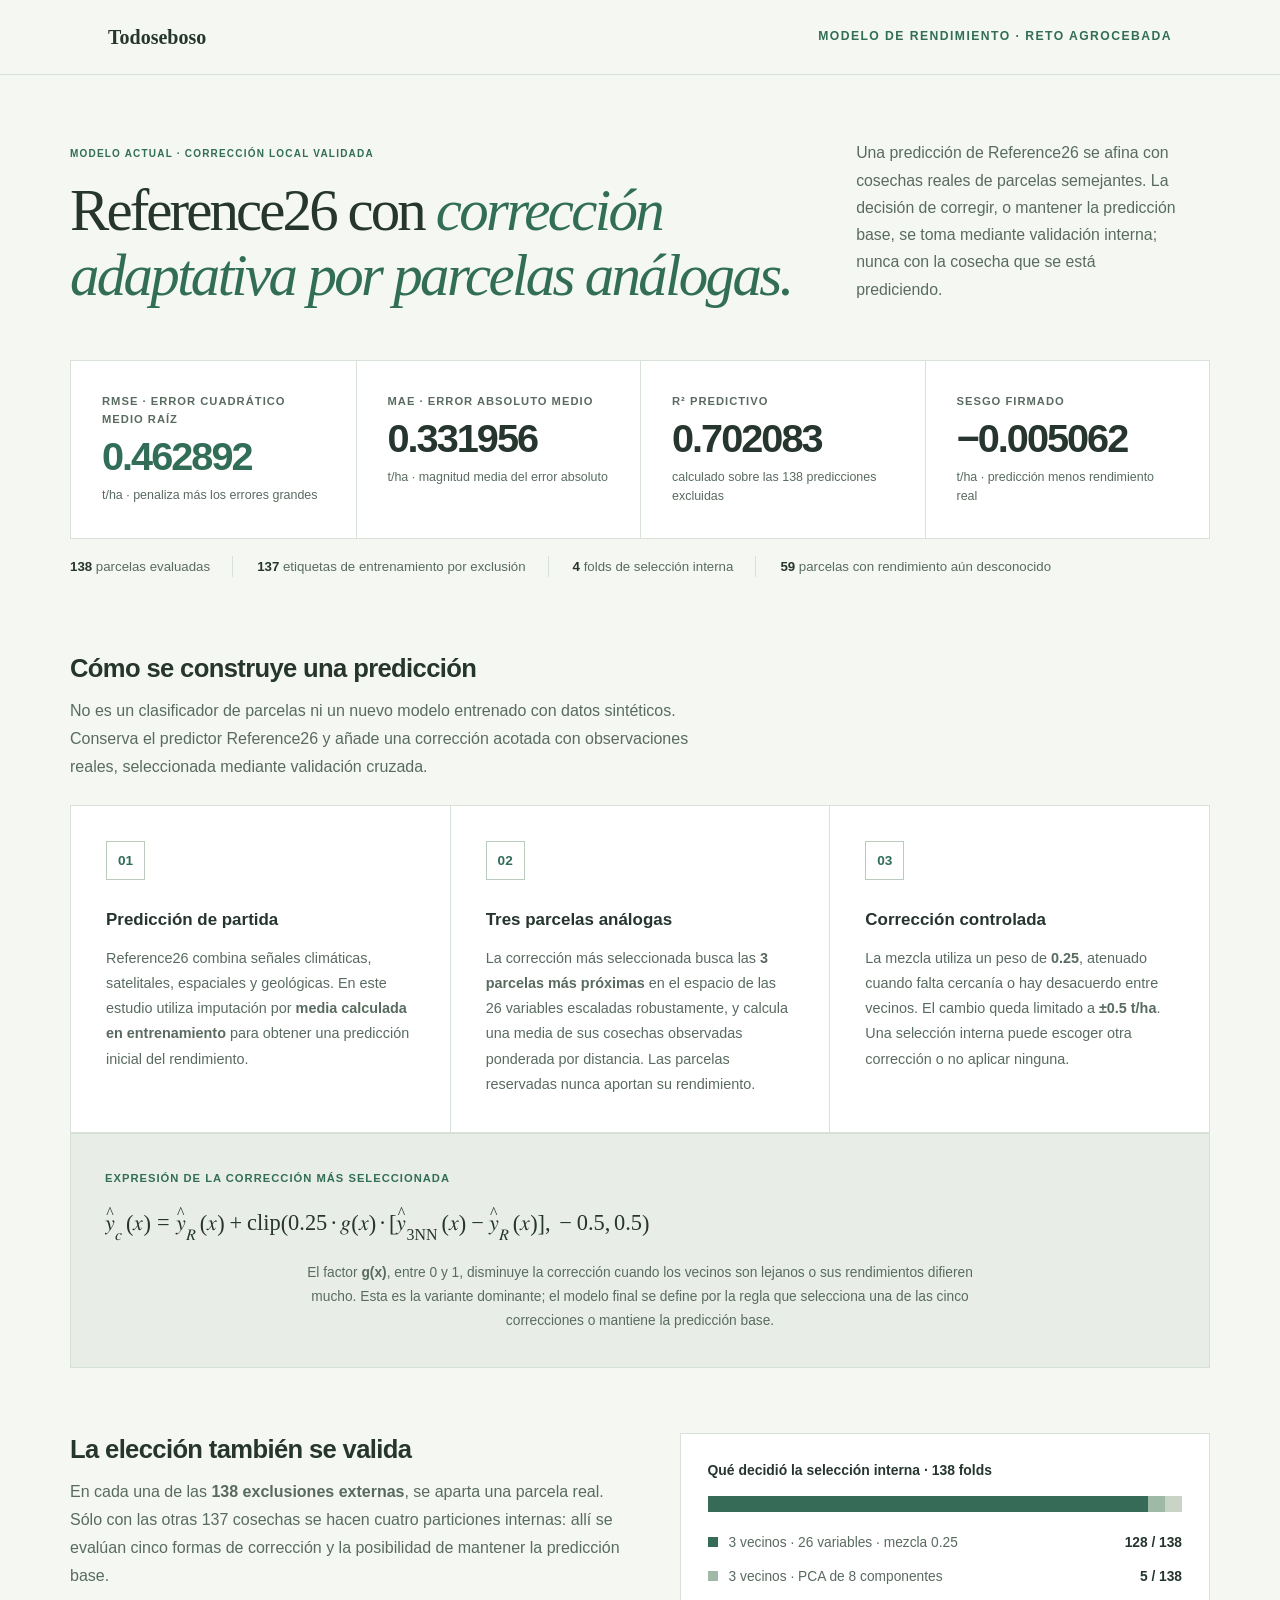
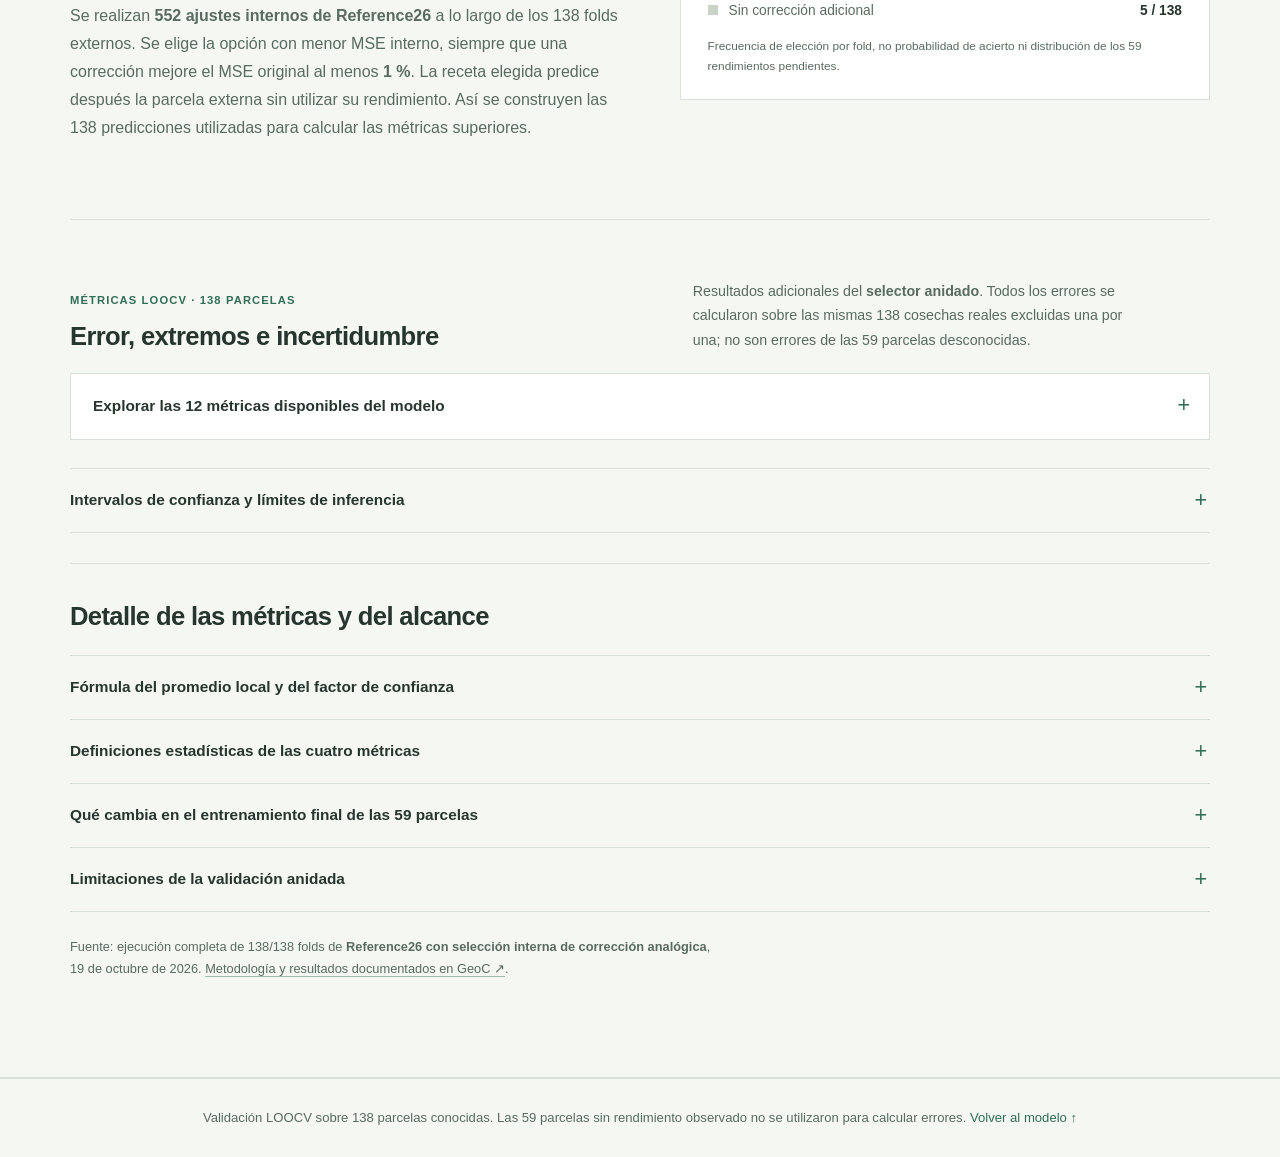
==== site/modelo-corregido.html @ 787dd88d "Create dedicated visible single-model page containing only the corrected analog predictor, its LOOCV" ====
<!doctype html>
<html lang="es">
<head>
<meta charset="utf-8">
<meta name="viewport" content="width=device-width, initial-scale=1">
<meta name="theme-color" content="#f4f7f2">
<meta name="description" content="Modelo de predicción de rendimiento de cebada con corrección adaptativa por parcelas análogas: metodología, validación LOOCV y métricas estadísticas.">
<title>Modelo de rendimiento de cebada · Todoseboso</title>
<link rel="icon" href="./favicon.svg" type="image/svg+xml">
<link rel="stylesheet" href="./styles.css">
<link rel="stylesheet" href="./reference26_analog_cv.css">
<style>
html{scroll-behavior:smooth}
body{margin:0;background:#f4f7f2;color:#26352e}
.tsb-model-header{background:#f4f7f2;border-bottom:1px solid #d8e2d9}
.tsb-model-header-inner{max-width:1140px;margin:0 auto;padding:21px clamp(20px,4vw,38px);display:flex;gap:20px;align-items:center;justify-content:space-between;flex-wrap:wrap}
.tsb-model-brand{font-family:Georgia,serif;font-size:1.25rem;text-decoration:none;color:#26352e;font-weight:600}
.tsb-model-tag{font-size:.76rem;letter-spacing:.12em;text-transform:uppercase;color:#316d57;font-weight:700}
.reference26-analog-story{border-top:0;padding-top:clamp(39px,5vw,68px)}
.tsb-model-footer{border-top:1px solid #d8e2d9;padding:28px 20px;background:#f4f7f2;color:#596b60;font-size:.82rem;line-height:1.7;text-align:center}
.tsb-model-footer a{color:#316d57}
</style>
</head>
<body>
<header class="tsb-model-header">
  <div class="tsb-model-header-inner">
    <span class="tsb-model-brand">Todoseboso</span>
    <span class="tsb-model-tag">Modelo de rendimiento · Reto AgroCebada</span>
  </div>
</header>
<main>
<section class="section reference26-analog-story" id="reference26-analog-cv" aria-labelledby="r26a-title">
  <div class="shell">
    <header class="r26a-head">
      <div>
        <p class="eyebrow">MODELO ACTUAL · CORRECCIÓN LOCAL VALIDADA</p>
        <h2 id="r26a-title">Reference26 con <em>corrección adaptativa por parcelas análogas.</em></h2>
      </div>
      <p class="r26a-intro">Una predicción de Reference26 se afina con cosechas reales de parcelas semejantes. La decisión de corregir, o mantener la predicción base, se toma mediante validación interna; nunca con la cosecha que se está prediciendo.</p>
    </header>

    <div class="r26a-statboard" aria-label="Métricas del selector de correcciones en 138 predicciones LOOCV">
      <div class="r26a-stat">
        <span class="r26a-label">RMSE · error cuadrático medio raíz</span>
        <strong data-r26a-metric="rmse">0.462892</strong>
        <small>t/ha · penaliza más los errores grandes</small>
      </div>
      <div class="r26a-stat">
        <span class="r26a-label">MAE · error absoluto medio</span>
        <strong data-r26a-metric="mae">0.331956</strong>
        <small>t/ha · magnitud media del error absoluto</small>
      </div>
      <div class="r26a-stat">
        <span class="r26a-label">R² predictivo</span>
        <strong data-r26a-metric="r2">0.702083</strong>
        <small>calculado sobre las 138 predicciones excluidas</small>
      </div>
      <div class="r26a-stat">
        <span class="r26a-label">Sesgo firmado</span>
        <strong data-r26a-metric="bias">−0.005062</strong>
        <small>t/ha · predicción menos rendimiento real</small>
      </div>
    </div>
    <div class="r26a-cvline" aria-label="Protocolo utilizado">
      <span><strong>138</strong> parcelas evaluadas</span>
      <span><strong>137</strong> etiquetas de entrenamiento por exclusión</span>
      <span><strong>4</strong> folds de selección interna</span>
      <span><strong>59</strong> parcelas con rendimiento aún desconocido</span>
    </div>

    <div class="r26a-method" aria-labelledby="r26a-process-title">
      <h3 id="r26a-process-title">Cómo se construye una predicción</h3>
      <p class="r26a-section-intro">No es un clasificador de parcelas ni un nuevo modelo entrenado con datos sintéticos. Conserva el predictor Reference26 y añade una corrección acotada con observaciones reales, seleccionada mediante validación cruzada.</p>
      <div class="r26a-steps">
        <article class="r26a-step">
          <span class="r26a-step-index" aria-hidden="true">01</span>
          <h4>Predicción de partida</h4>
          <p>Reference26 combina señales climáticas, satelitales, espaciales y geológicas. En este estudio utiliza imputación por <strong>media calculada en entrenamiento</strong> para obtener una predicción inicial del rendimiento.</p>
        </article>
        <article class="r26a-step">
          <span class="r26a-step-index" aria-hidden="true">02</span>
          <h4>Tres parcelas análogas</h4>
          <p>La corrección más seleccionada busca las <strong>3 parcelas más próximas</strong> en el espacio de las 26 variables escaladas robustamente, y calcula una media de sus cosechas observadas ponderada por distancia. Las parcelas reservadas nunca aportan su rendimiento.</p>
        </article>
        <article class="r26a-step">
          <span class="r26a-step-index" aria-hidden="true">03</span>
          <h4>Corrección controlada</h4>
          <p>La mezcla utiliza un peso de <strong>0.25</strong>, atenuado cuando falta cercanía o hay desacuerdo entre vecinos. El cambio queda limitado a <strong>±0.5 t/ha</strong>. Una selección interna puede escoger otra corrección o no aplicar ninguna.</p>
        </article>
      </div>
      <figure class="r26a-equation" aria-labelledby="r26a-formula-label">
        <p id="r26a-formula-label" class="r26a-equation-label">Expresión de la corrección más seleccionada</p>
        <math xmlns="http://www.w3.org/1998/Math/MathML" display="block" aria-label="Predicción corregida igual a predicción Reference26 más una corrección limitada entre menos 0.5 y más 0.5, calculada como 0.25 por confianza por la diferencia entre promedio de tres vecinos y Reference26.">
          <mrow>
            <msub><mover><mi>y</mi><mo>^</mo></mover><mi>c</mi></msub><mo>(</mo><mi>x</mi><mo>)</mo><mo>=</mo>
            <msub><mover><mi>y</mi><mo>^</mo></mover><mi>R</mi></msub><mo>(</mo><mi>x</mi><mo>)</mo><mo>+</mo>
            <mi>clip</mi><mo>(</mo><mn>0.25</mn><mo>·</mo><mi>g</mi><mo>(</mo><mi>x</mi><mo>)</mo>
            <mo>·</mo><mo>[</mo><msub><mover><mi>y</mi><mo>^</mo></mover><mrow><mn>3</mn><mi>NN</mi></mrow></msub><mo>(</mo><mi>x</mi><mo>)</mo>
            <mo>−</mo><msub><mover><mi>y</mi><mo>^</mo></mover><mi>R</mi></msub><mo>(</mo><mi>x</mi><mo>)</mo><mo>]</mo>
            <mo>,</mo><mo>−</mo><mn>0.5</mn><mo>,</mo><mn>0.5</mn><mo>)</mo>
          </mrow>
        </math>
        <figcaption>El factor <strong>g(x)</strong>, entre 0 y 1, disminuye la corrección cuando los vecinos son lejanos o sus rendimientos difieren mucho. Esta es la variante dominante; el modelo final se define por la regla que selecciona una de las cinco correcciones o mantiene la predicción base.</figcaption>
      </figure>
    </div>

    <div class="r26a-validation" aria-labelledby="r26a-selection-title">
      <div>
        <h3 id="r26a-selection-title">La elección también se valida</h3>
        <p>En cada una de las <strong>138 exclusiones externas</strong>, se aparta una parcela real. Sólo con las otras 137 cosechas se hacen cuatro particiones internas: allí se evalúan cinco formas de corrección y la posibilidad de mantener la predicción base.</p>
        <p>Se realizan <strong>552 ajustes internos de Reference26</strong> a lo largo de los 138 folds externos. Se elige la opción con menor MSE interno, siempre que una corrección mejore el MSE original al menos <strong>1 %</strong>. La receta elegida predice después la parcela externa sin utilizar su rendimiento. Así se construyen las 138 predicciones utilizadas para calcular las métricas superiores.</p>
      </div>
      <figure class="r26a-choices" aria-labelledby="r26a-choices-title">
        <h4 id="r26a-choices-title">Qué decidió la selección interna · 138 folds</h4>
        <div class="r26a-distribution" role="img" aria-label="128 de 138 folds eligieron corrección robust26 con 3 vecinos y mezcla 0.25, 5 eligieron corrección PCA de 3 vecinos y 5 conservaron Reference26 sin corrección.">
          <span class="primary"></span><span class="secondary"></span><span class="fallback"></span>
        </div>
        <div class="r26a-choice"><span class="r26a-swatch primary" aria-hidden="true"></span><span>3 vecinos · 26 variables · mezcla 0.25</span><b>128 / 138</b></div>
        <div class="r26a-choice"><span class="r26a-swatch secondary" aria-hidden="true"></span><span>3 vecinos · PCA de 8 componentes</span><b>5 / 138</b></div>
        <div class="r26a-choice"><span class="r26a-swatch fallback" aria-hidden="true"></span><span>Sin corrección adicional</span><b>5 / 138</b></div>
        <figcaption>Frecuencia de elección por fold, no probabilidad de acierto ni distribución de los 59 rendimientos pendientes.</figcaption>
      </figure>
    </div>

    <section class="r26a-extended" aria-labelledby="r26a-extended-title">
      <div class="r26a-extended-heading">
        <div>
          <p class="r26a-equation-label">MÉTRICAS LOOCV · 138 PARCELAS</p>
          <h3 id="r26a-extended-title">Error, extremos e incertidumbre</h3>
        </div>
        <p>Resultados adicionales del <strong>selector anidado</strong>. Todos los errores se calcularon sobre las mismas 138 cosechas reales excluidas una por una; no son errores de las 59 parcelas desconocidas.</p>
      </div>

      <details class="r26a-detail r26a-metric-detail">
        <summary>Explorar las 12 métricas disponibles del modelo</summary>
        <div class="r26a-metric-grid">
          <div class="r26a-metric-group">
            <h4>Magnitud del error</h4>
            <table class="r26a-metric-table">
              <caption>Errores y normas del selector anidado</caption>
              <thead><tr><th scope="col">Métrica</th><th scope="col">Valor</th></tr></thead>
              <tbody>
                <tr><th scope="row">RMSE</th><td data-r26a-extra="rmse_t_ha">0.462892 t/ha</td></tr>
                <tr><th scope="row">MAE</th><td data-r26a-extra="mae_t_ha">0.331956 t/ha</td></tr>
                <tr><th scope="row">MSE</th><td data-r26a-extra="mse_t_ha2">0.214269 (t/ha)²</td></tr>
                <tr><th scope="row">Norma L₁</th><td data-r26a-extra="l1_t_ha">45.809975 t/ha</td></tr>
                <tr><th scope="row">Norma L₂</th><td data-r26a-extra="l2_t_ha">5.437752 t/ha</td></tr>
                <tr><th scope="row">Norma L∞ (máximo error absoluto)</th><td data-r26a-extra="linf_t_ha">2.119565 t/ha</td></tr>
              </tbody>
            </table>
          </div>
          <div class="r26a-metric-group">
            <h4>Colas, ajuste y sesgo</h4>
            <table class="r26a-metric-table">
              <caption>Extremos de error y calidad del ajuste</caption>
              <thead><tr><th scope="col">Métrica</th><th scope="col">Valor</th></tr></thead>
              <tbody>
                <tr><th scope="row">P95 del error absoluto</th><td data-r26a-extra="p95_absolute_error_t_ha">0.782014 t/ha</td></tr>
                <tr><th scope="row">P99 del error absoluto</th><td data-r26a-extra="p99_absolute_error_t_ha">1.687373 t/ha</td></tr>
                <tr><th scope="row">R² predictivo</th><td data-r26a-extra="r2_cv">0.702083</td></tr>
                <tr><th scope="row">Sesgo (estimado − real)</th><td data-r26a-extra="bias_t_ha">−0.005062 t/ha</td></tr>
                <tr><th scope="row">WAPE</th><td data-r26a-extra="wape_pct">8.392565 %</td></tr>
                <tr><th scope="row">Pérdida Huber, δ = 0.5 t/ha</th><td data-r26a-extra="huber_mean_delta_0p5">0.082625 (t/ha)²</td></tr>
              </tbody>
            </table>
          </div>
        </div>
        <p class="r26a-metric-note">L₁ suma los errores absolutos; L₂ es la raíz de la suma de errores cuadrados; L∞ es el mayor error absoluto. Los percentiles P95 y P99 son cuantiles de |estimado − real|. WAPE expresa la suma de errores absolutos respecto de la suma de rendimientos observados. No se informa R² ajustado porque el modelo compuesto no tiene un número único y justificable de parámetros.</p>
      </details>

      <details class="r26a-detail r26a-inference-detail">
        <summary>Intervalos de confianza y límites de inferencia</summary>
        <p>El modelo se evaluó con 138 parcelas conocidas mediante validación por exclusión y selección interna. Para publicar un <strong>intervalo bootstrap del RMSE absoluto</strong> necesitamos sus límites numéricos del archivo agregado <code>bootstrap_95ci_7.csv</code>, que todavía no se ha compartido. No se infieren ni inventan estos límites a partir del RMSE puntual.</p>
        <p>Las cinco opciones de corrección se eligieron tras analizar previamente las mismas 138 etiquetas, por lo que estos resultados son exploratorios. Además, la posible dependencia espacial entre parcelas limita la interpretación de los intervalos obtenidos por remuestreo ordinario. No existen rendimientos reales disponibles para evaluar el error de las 59 parcelas pendientes.</p>
      </details>
    </section>

    <div class="r26a-more">
      <h3>Detalle de las métricas y del alcance</h3>
      <details class="r26a-detail">
        <summary>Fórmula del promedio local y del factor de confianza</summary>
        <p>Para las tres parcelas elegidas, la media análoga pondera cada rendimiento observado con el inverso de su distancia: <strong>wⱼ ∝ 1/max(dⱼ, 10⁻⁵)</strong>, normalizando los tres pesos para que sumen uno. Las distancias se calculan sobre las 26 variables escaladas robustamente. El factor de confianza es <strong>g(x) = exp[−½(dₘᵢₙ/s)²] / [1 + (σᵥₑc/σₑₙₜ)²]</strong>, donde <strong>s</strong> es la distancia mediana al vecino más próximo entre parcelas de entrenamiento, <strong>σᵥₑc</strong> es la dispersión ponderada de rendimientos de los vecinos y <strong>σₑₙₜ</strong> es la desviación estándar del rendimiento de entrenamiento. Así una consulta poco representada o con vecinos discordantes recibe una corrección menor.</p>
      </details>
      <details class="r26a-detail">
        <summary>Definiciones estadísticas de las cuatro métricas</summary>
        <p>Con residuos firmados <strong>eᵢ = predicciónᵢ − cosechaᵢ</strong> y 138 predicciones excluidas, RMSE = raíz del promedio de eᵢ²; MAE = promedio de |eᵢ|; sesgo = promedio de eᵢ; R² = 1 − suma(eᵢ²) / suma[(cosechaᵢ − media observada)²]. RMSE, MAE y sesgo se expresan en toneladas por hectárea; R² no tiene unidades. No se informa R² ajustado para este predictor compuesto. El intervalo bootstrap de la diferencia de RMSE y la prueba exploratoria se muestran en el apartado de incertidumbre anterior.</p>
      </details>
      <details class="r26a-detail">
        <summary>Qué cambia en el entrenamiento final de las 59 parcelas</summary>
        <p>Para una entrega, Reference26 se entrena con las 138 cosechas reales y la elección de corrección se vuelve a hacer mediante cuatro folds internos sobre esas 138. Después se aplica la regla seleccionada a las 59 parcelas sin rendimiento conocido. Este apartado comunica <strong>resultados LOOCV</strong>; no confirma todavía que las estimaciones corregidas para las 59 se hayan publicado en esta web. Las 59 parcelas con rendimiento desconocido todavía no tienen métricas de error.</p>
      </details>
      <details class="r26a-detail">
        <summary>Limitaciones de la validación anidada</summary>
        <p>La selección interna de cada fold no utiliza el rendimiento de su parcela externa. Sin embargo, las cinco reglas candidatas se eligieron después de estudiar repetidamente los mismos 138 rendimientos. Por eso la validación es <strong>anidada de manera condicional</strong>, no una evaluación independiente de todo el proceso de investigación. El RMSE de 0.462892 t/ha no es el error observado de las 59 parcelas desconocidas.</p>
      </details>
    </div>
    <p class="r26a-foot">Fuente: ejecución completa de 138/138 folds de <strong>Reference26 con selección interna de corrección analógica</strong>, 19 de octubre de 2026. <a href="https://github.com/heri-espino/GeoC/blob/experiment/reference26-top5-final59/docs/REFERENCE26_TOP5_NESTED_LOOCV.md" target="_blank" rel="noopener noreferrer">Metodología y resultados documentados en GeoC ↗</a>.</p>
  </div>
</section>
</main>
<footer class="tsb-model-footer">Validación LOOCV sobre 138 parcelas conocidas. Las 59 parcelas sin rendimiento observado no se utilizaron para calcular errores.
<a href="#r26a-title">Volver al modelo ↑</a></footer>
</body>
</html>
---- site/styles.css ----
/* GeoCebada — no build dependencies, no network assets, no tracking. */
:root{--forest:#10372f;--forest2:#174d41;--pine:#225b4b;--jade:#39765e;--lime:#e0edb5;--gold:#dfb977;--cream:#f7f7ef;--paper:#fffef9;--mist:#eef1e9;--ink:#18382f;--muted:#64766d;--rule:#d7dfd4;--serif:Georgia,"Iowan Old Style","Times New Roman",serif;--sans:"Aptos","Inter","Segoe UI",Arial,sans-serif;--max:1200px}
*,*::before,*::after{box-sizing:border-box}html{scroll-behavior:smooth;scroll-padding-top:94px}body{margin:0;background:var(--cream);color:var(--ink);font-family:var(--sans);line-height:1.62;-webkit-font-smoothing:antialiased}a{color:inherit;text-decoration:none}button,input{font:inherit}button{cursor:pointer}svg{max-width:100%}::selection{background:var(--lime);color:var(--forest)}:focus-visible{outline:3px solid #c68a43;outline-offset:4px}.shell{width:min(calc(100% - 80px),var(--max));margin-inline:auto}.skip-link{position:fixed;top:-100px;left:15px;z-index:400;background:#fff;padding:10px 15px}.skip-link:focus{top:10px}.read-progress{position:fixed;top:0;left:0;z-index:250;height:3px;background:var(--gold);width:0;pointer-events:none}
.site-header{background:var(--forest);color:#f7f9eb;position:sticky;top:0;z-index:100;border-bottom:1px solid rgba(226,240,215,.19)}.nav-inner{height:82px;display:flex;align-items:center;gap:42px}.brand{display:inline-flex;align-items:center;gap:8px;font-size:24px;line-height:1;font-weight:780;letter-spacing:-1.4px;white-space:nowrap}.brand>span:nth-child(2)>span{color:var(--lime);font-weight:470}.brand small{border-left:1px solid #819b8b;margin-left:8px;padding-left:15px;color:#afc5b3;letter-spacing:1.4px;font-size:9px;font-weight:690}.brand-icon{font-family:var(--serif);color:var(--lime);font-size:34px;font-weight:400}.nav-links{display:flex;gap:29px;margin-left:auto;align-items:center;font-size:12px;font-weight:620}.nav-links a{color:#d7e5d8;transition:color .2s}.nav-links a:hover{color:var(--lime)}.nav-report{font-size:12px;font-weight:750;border:1px solid rgba(225,241,212,.4);padding:11px 15px;border-radius:3px;white-space:nowrap;transition:background .2s}.nav-report:hover{background:#ffffff16}.menu-toggle{display:none}
.hero{background:radial-gradient(ellipse at 80% 40%,#27614f 0%,#17483d 34%,var(--forest) 68%);color:#f3f7e9;overflow:hidden}.hero-grid{min-height:630px;display:grid;grid-template-columns:1.08fr .92fr;gap:64px;align-items:center;padding-top:70px;padding-bottom:78px}.hero-content{padding-bottom:8px}.eyebrow{margin:0 0 24px;color:var(--jade);font-weight:820;font-size:10px;letter-spacing:2.6px;line-height:1.4}.hero-eyebrow{color:#c5e4b6;display:flex;align-items:center;gap:12px}.eyebrow-line{width:27px;height:1px;background:#bfd5b4;display:inline-block}.hero h1{font-size:clamp(45px,5.1vw,79px);font-weight:530;letter-spacing:-.065em;line-height:1.072;margin:0 0 29px}.hero h1 em,h2 em{font-family:var(--serif);font-weight:400;letter-spacing:-.045em}.hero h1 em{color:var(--lime)}.hero-description{max-width:540px;font-size:17px;line-height:1.78;color:#c1d5c8;margin:0}.hero-actions{margin:32px 0 54px;display:flex;align-items:center;gap:29px;flex-wrap:wrap}.primary-cta{padding:14px 19px;border-radius:3px;background:var(--lime);color:var(--forest);font-size:12px;font-weight:810;display:inline-flex;gap:28px;align-items:center;transition:background .2s,transform .2s}.primary-cta:hover{background:#f0f7d4;transform:translateY(-2px)}.primary-cta span{font-size:20px;font-weight:500}.secondary-cta{font-size:12px;font-weight:740;color:#eff5e9;border-bottom:1px solid #91b4a2;padding-bottom:7px}.secondary-cta span{padding-left:8px}.hero-metadata{display:flex;align-items:center;gap:16px;letter-spacing:1.7px;font-size:10px;color:#9cb9a8;font-weight:750}.hero-metadata i{height:4px;width:4px;border-radius:50%;background:#8fb29a}.hero-visual{position:relative;align-self:center;border-radius:6px;padding:0 0 5px;border:1px solid rgba(230,245,209,.28);background:#143e35;box-shadow:0 30px 65px rgba(2,21,18,.2)}.visual-header,.visual-foot{display:flex;justify-content:space-between;gap:12px;color:#b9d3bd;font-size:9px;font-weight:770;letter-spacing:1.2px;padding:16px 19px}.visual-header{border-bottom:1px solid #dbe8d021}.visual-foot{border-top:1px solid #dbe8d021;padding-bottom:12px}.status-dot{display:inline-block;width:7px;height:7px;border-radius:50%;background:var(--lime);margin-right:9px}.hero-svg{width:100%;display:block}.hero-tag{position:absolute;right:-28px;bottom:38px;background:#f1f4df;padding:18px 23px;min-width:187px;color:var(--forest);box-shadow:0 22px 40px #001f1940;border-left:3px solid #a8ca76}.hero-tag>span,.hero-tag small{display:block;font-size:9px;color:#577569;font-weight:790;letter-spacing:1.2px}.hero-tag strong{display:block;font-size:36px;letter-spacing:-1.8px;font-weight:600;line-height:1.5}.hero-tag strong span{font-family:var(--serif);color:#52866b}.hero-tag small{letter-spacing:0;font-size:10px;font-weight:560}.hero-baseline{padding:23px 0;display:flex;gap:20px;align-items:center;border-top:1px solid #abc5aa38;color:#d1e2ce;font-size:12px}.hero-baseline span:first-child{font-weight:800;letter-spacing:1.5px;color:var(--lime);font-size:9px}.hero-baseline span:last-child{margin-left:auto;font-size:20px}.stat-band{background:#e8eddf;border-bottom:1px solid #d2dacf}.stats-grid{display:grid;grid-template-columns:repeat(4,1fr)}.stat-item{padding:29px 22px;border-right:1px solid #cad5c7;display:flex;flex-direction:column}.stat-item:first-child{padding-left:0}.stat-item:last-child{border:0}.stat-item strong{font-size:49px;font-weight:560;letter-spacing:-2.6px;line-height:1.2;color:var(--forest)}.stat-item span{margin-top:7px;font-size:12px;color:#60786b}
.section{padding:106px 0}.section h2{margin:0;font-size:clamp(39px,4.6vw,63px);line-height:1.12;letter-spacing:-.06em;font-weight:540}.section h2 em{color:var(--jade)}.section h3{font-weight:650;letter-spacing:-.04em;line-height:1.25}.section p{color:var(--muted);line-height:1.82}.section-heading{display:flex;align-items:end;justify-content:space-between;gap:70px;margin-bottom:54px}.section-heading h2{max-width:680px}.section-heading>p{max-width:360px;margin:0 0 8px}.problem-grid{display:grid;grid-template-columns:1fr .95fr;gap:120px}.problem-prose{padding-top:20px;font-size:17px}.problem-prose>p:first-child{margin-top:0}.problem-prose strong{color:var(--ink)}.problem-principle{display:flex;gap:22px;border-top:1px solid var(--rule);padding-top:24px;margin-top:40px}.principle-num{color:#509475;font-family:var(--serif);font-size:32px}.problem-principle strong{font-size:14px}.problem-principle p{font-size:12px;margin:5px 0}
.narrative{background:#f0f2e9}.story-list{border-top:1px solid #cbd7c8}.story-step{display:grid;grid-template-columns:80px 1fr 170px;gap:25px;border-bottom:1px solid #cbd7c8;padding:36px 0 45px;align-items:start}.story-index{display:flex;align-items:center;gap:18px;color:#467b65;font-family:var(--serif);font-size:29px}.story-index i{flex:1;height:1px;background:#aec1ad}.story-kicker{font-size:10px;letter-spacing:1.8px;color:var(--jade);font-weight:810}.story-step h3{font-size:clamp(23px,2.6vw,33px);margin:8px 0 13px}.story-step p{max-width:760px;font-size:15px;margin:0 0 12px}.source-link{font-size:12px;font-weight:760;color:#286c53;border-bottom:1px solid #95b9a0;display:inline-block;padding:7px 0}.source-link:hover{color:#0f4636;border-bottom-color:#286c53}.story-side{border-left:1px solid #cbd7c8;padding-left:28px;display:flex;flex-direction:column;gap:0;color:#43755f}.story-side strong{font-size:61px;letter-spacing:-3.5px;line-height:1.1;font-weight:450}.story-side span{font-size:11px;line-height:1.5;color:#7a887a}
.rain-section{background:#fffef9}.rain-grid{display:grid;grid-template-columns:.92fr 1.08fr;gap:110px;align-items:center}.rain-copy h2{max-width:500px}.rain-copy>p:not(.eyebrow){font-size:16px}.small-note{font-size:12px!important;color:#79877d!important}.rain-switch{display:flex;flex-wrap:wrap;gap:9px;margin-top:30px}.choice{border:1px solid #b9cdbd;background:transparent;color:var(--forest);padding:10px 16px;font-size:12px;font-weight:690;border-radius:3px}.choice:hover{background:#edf3e5}.choice.active{background:var(--forest);color:white;border-color:var(--forest)}.rain-demo{background:#eef2e8;padding:27px 31px 24px;border:1px solid #d9e5d5}.demo-top{display:flex;justify-content:space-between;gap:12px;color:#648174;font-size:9px;font-weight:800;letter-spacing:1.4px}.rain-bars{height:240px;display:grid;grid-template-columns:repeat(7,1fr);gap:15px;align-items:end;padding-top:28px;margin-bottom:18px;border-bottom:1px solid #bbcab8}.rain-plot{height:100%;display:flex;flex-direction:column;justify-content:flex-end;align-items:center;gap:12px}.rain-plot .bar{height:var(--height);width:min(100%,43px);background:#558d75;display:block;border-radius:2px 2px 0 0;transition:height .42s ease,background .2s}.rain-plot:nth-child(-n+3) .bar{background:#255e50}.rain-plot small{font-size:9px;letter-spacing:.8px;font-weight:750;color:#728579;padding-bottom:8px}.rain-metrics{display:grid;grid-template-columns:repeat(3,1fr);border-top:1px solid #d2ddd0;margin-top:28px;padding-top:22px}.rain-metrics>div{padding:0 12px;border-right:1px solid #d2ddd0}.rain-metrics>div:first-child{padding-left:0}.rain-metrics>div:last-child{border:0}.rain-metrics span{display:block;font-size:8px;font-weight:800;letter-spacing:1px;color:#7a8f80}.rain-metrics strong{display:block;font-size:24px;letter-spacing:-1.2px;margin-top:4px;font-weight:610;color:var(--forest)}.rain-formula{margin-bottom:0;font-size:10px!important;line-height:1.6!important}
.architecture{background:#f1f3ec}.architecture-summary{display:grid;grid-template-columns:repeat(11,auto);justify-content:space-between;align-items:center;gap:10px;margin-bottom:45px}.architecture-count{display:flex;flex-direction:column;align-items:center;text-align:center;min-width:86px}.architecture-count b{font-size:61px;line-height:1.2;font-weight:430;color:var(--forest);letter-spacing:-3px}.architecture-count span{font-size:10px;color:#63786d}.architecture-count.total b{color:#33795a;font-weight:650}.sum{font-family:var(--serif);font-size:26px;color:#819688}.architecture-board{padding:46px;background:var(--forest);color:#e7f0db}.route-start{max-width:850px;margin:0 auto}.route-label{display:block;text-align:center;font-size:10px;font-weight:800;letter-spacing:2px;color:#c8dfa6;margin-bottom:22px}.route-columns{display:grid;grid-template-columns:1fr 1fr;gap:18px}.route-card{background:#235245;border:1px solid #9cbe9e4f;padding:30px;min-height:226px}.route-card>span,.route-mix>span,.route-final>span{font-size:9px;color:#b6d9b0;font-weight:800;letter-spacing:1.4px}.route-card h3{font-size:28px;margin:12px 0 6px}.route-card p{color:#c3d4c3;font-size:13px;margin:0;line-height:1.6}.route-card strong{display:block;text-align:right;color:var(--lime);font-family:var(--serif);font-size:28px;font-weight:430}.route-arrow{text-align:center;font-size:29px;color:var(--lime);height:58px;line-height:58px}.route-mix{text-align:center;border:1px solid #9ab79568;background:#1b473b;padding:30px}.route-mix strong,.route-final strong{display:block;font-size:19px;font-weight:570;margin:10px 0}.route-mix p{color:#c3d4c3;font-size:13px;margin:5px auto 17px;max-width:650px}.route-mix code,.route-final code{display:inline-block;color:var(--lime);font-size:14px;white-space:normal;line-height:1.5}.route-final{text-align:center;background:#dceab4;color:var(--forest);padding:28px}.route-final>span{color:#3f7656}.route-final strong{font-size:16px}.route-final code{color:#214d39}.architecture-disclaimer{font-size:11px!important;color:#bacfbd!important;text-align:center;margin:25px 0 0}
.neighbor-section{background:#fffef9}.neighbor-grid{display:grid;grid-template-columns:.95fr 1.05fr;gap:100px;align-items:center}.neighbor-grid>div>p:not(.eyebrow){font-size:16px}.neighbor-art{background:#eaf0e5;border:1px solid #d9e4d6;padding:21px 25px}.neighbor-art svg{width:100%;display:block;margin:5px auto 0}.neighbor-control{margin:30px 0}.neighbor-control label{font-size:13px;font-weight:780;display:flex;justify-content:space-between}.neighbor-control output{font-size:29px;color:#2d7455;line-height:1}.neighbor-control input{width:100%;accent-color:#316a52;cursor:pointer;margin-top:12px}.range-ends{display:flex;justify-content:space-between;gap:12px;color:#7e8d81;font-size:10px}.neighbor-legend{display:flex;flex-wrap:wrap;gap:24px;justify-content:center;font-size:10px;color:#587468;margin:0 0 8px}.dot{display:inline-block;width:8px;height:8px;border-radius:50%;margin-right:6px}.dot.bright{background:#4f9868}.dot.dull{background:#bdccba}.dot.center{background:#b4c965;outline:2px solid #316a53}
.comparison{background:#eaf0e6}.result-hero{display:grid;grid-template-columns:1fr 1fr 1.15fr;gap:0;background:var(--forest);color:#eef6e5;margin-bottom:38px}.result-hero>div{padding:28px 31px;border-right:1px solid #b9ccac32}.result-hero>div:last-child{border:0}.result-hero span,.result-context span{font-size:9px;letter-spacing:1.4px;font-weight:800;color:#bdd5ac}.result-hero strong{display:block;font-size:51px;letter-spacing:-2.8px;line-height:1.4;font-weight:540}.result-hero strong small{font-size:13px;letter-spacing:0;font-weight:520}.result-hero p{margin:0;color:#b8cdbb;font-size:11px;line-height:1.65}.result-context p{font-size:13px;line-height:1.7;margin-top:14px}.result-context strong{display:inline;font-size:inherit;letter-spacing:0;font-weight:780}.protocol-box{background:var(--paper);padding:38px;border:1px solid #d5e0d1}.protocol-head{display:flex;justify-content:space-between;align-items:end;gap:32px}.protocol-head span{font-size:9px;color:var(--jade);font-weight:800;letter-spacing:1.4px}.protocol-head h3{font-size:29px;margin:9px 0 0}.protocol-head p{font-size:12px;max-width:300px;margin:0}.protocol-tabs{display:flex;flex-wrap:wrap;gap:8px;margin:29px 0 16px}.protocol{border:1px solid #c6d6c8;padding:10px 14px;font-size:11px;font-weight:770;background:transparent;color:#51715c;border-radius:2px}.protocol:hover{background:#ecf2e8}.protocol.active{background:var(--forest);color:white;border-color:var(--forest)}.protocol-caption{color:#687f6f;font-size:12px;padding:13px 0;border-bottom:1px solid var(--rule);min-height:66px}.results-chart{display:grid;gap:17px;margin:28px 0 35px}.result-row{display:grid;grid-template-columns:175px 1fr 74px;gap:18px;align-items:center}.result-label{font-size:13px;color:#385545;font-weight:690}.result-label small{display:block;color:#819286;font-size:10px;font-weight:520}.result-track{height:23px;background:#eff2e9;position:relative}.result-fill{height:100%;background:#a8c3aa;display:block;transition:width .35s ease}.result-row.champion .result-fill{background:#3c8262}.result-row.reference .result-fill{background:#dbc695}.result-value{text-align:right;font-variant-numeric:tabular-nums;font-size:15px;font-weight:750;color:var(--forest)}.protocol-foot{border-top:1px solid var(--rule);display:flex;justify-content:space-between;gap:18px;padding-top:17px;font-size:10px;color:#7c8e80}.protocol-foot a{font-weight:800;color:#2e7857}.result-notes{display:grid;grid-template-columns:repeat(3,1fr);gap:26px;margin-top:37px}.result-notes article{border-top:1px solid #b9cebd;padding-top:22px}.result-notes article span{font-size:9px;letter-spacing:1.2px;color:var(--jade);font-weight:800}.result-notes h3{font-size:21px;margin:10px 0}.result-notes p{font-size:12px;margin:0}
.alternative{background:#f8f8f1}.alternative-grid{display:grid;grid-template-columns:1fr 1fr;gap:110px;align-items:center}.alternative-grid>div>p:not(.eyebrow){font-size:16px}.model-compare{border-top:3px solid #316e57;border-bottom:1px solid var(--rule)}.model-compare-row{padding:29px 0;display:flex;align-items:center;justify-content:space-between;gap:20px;border-bottom:1px solid var(--rule)}.model-compare-row span,.model-compare-row small{display:block;font-size:10px;font-weight:780;color:#75907b;letter-spacing:1.1px}.model-compare-row strong{display:block;font-size:24px;letter-spacing:-.8px}.model-compare-row small{letter-spacing:0;font-weight:530}.model-compare-row b{font-weight:520;font-size:33px;letter-spacing:-1.9px;color:#2f6b52;white-space:nowrap}.model-compare>p{font-size:11px!important;margin:20px 0 26px}.limits{background:#e6ede3}.limits-grid{display:grid;grid-template-columns:.75fr 1.25fr;gap:120px}.limit-item{display:grid;grid-template-columns:42px 1fr;gap:24px;padding:23px 0;border-bottom:1px solid #bbccbc}.limit-item:first-child{padding-top:0}.limit-item>span{font-family:var(--serif);font-size:26px;color:#4b8467}.limit-item h3{margin:4px 0 5px;font-size:21px}.limit-item p{font-size:13px;margin:0}.site-footer{background:var(--forest);color:#e7eedd;padding:70px 0 20px}.footer-main{display:flex;justify-content:space-between;gap:60px;padding-bottom:65px}.footer-brand{font-size:33px;font-weight:780;letter-spacing:-1.8px}.footer-brand span{font-family:var(--serif);font-style:italic;font-weight:450;color:var(--lime)}.footer-main p{color:#b0cabb;font-size:13px}.footer-links{display:flex;flex-direction:column;gap:13px;font-size:12px;color:#cde2cd}.footer-links a:hover{text-decoration:underline}.footer-bottom{border-top:1px solid #a2c2a74a;padding-top:20px;display:flex;justify-content:space-between;gap:25px;letter-spacing:1px;font-size:9px;color:#a9c4ad}.footer-bottom a{text-decoration:underline}
@media(max-width:1100px){.nav-inner{gap:20px}.nav-links{gap:16px}.brand small{display:none}.hero-grid{gap:35px}.problem-grid,.rain-grid,.neighbor-grid,.alternative-grid{gap:55px}.architecture-summary{gap:4px}.architecture-count{min-width:70px}}
@media(max-width:860px){.shell{width:min(calc(100% - 42px),var(--max))}.nav-inner{height:70px}.nav-report{margin-left:auto}.menu-toggle{display:block;order:3;border:1px solid #ffffff55;background:transparent;color:white;padding:8px 11px;font-size:12px}.nav-links{display:none;position:absolute;top:70px;left:0;right:0;background:var(--forest);padding:18px 25px 25px;border-top:1px solid #ffffff44;flex-direction:column;align-items:start;gap:18px}.nav-links.open{display:flex}.hero-grid,.problem-grid,.rain-grid,.neighbor-grid,.alternative-grid,.limits-grid{grid-template-columns:1fr;gap:42px}.hero-grid{padding:70px 0 67px}.hero h1{font-size:clamp(43px,8vw,64px)}.hero-visual{width:min(650px,calc(100% - 20px))}.hero-tag{right:-18px}.section{padding:78px 0}.section-heading{display:block}.section-heading>p{margin-top:22px;max-width:640px}.story-step{grid-template-columns:65px 1fr 120px;gap:15px}.story-side strong{font-size:44px}.architecture-summary{grid-template-columns:repeat(6,1fr);gap:15px 6px}.architecture-count{min-width:0}.architecture-count b{font-size:49px}.architecture-summary .sum{display:none}.architecture-board{padding:25px}.result-hero{grid-template-columns:repeat(2,1fr)}.result-hero .result-context{grid-column:span 2;border-top:1px solid #b9ccac32}.result-notes{gap:16px}.footer-main{gap:35px}}
@media(max-width:600px){.shell{width:min(calc(100% - 32px),var(--max))}.brand{font-size:21px}.brand-icon{font-size:27px}.nav-report{display:none}.hero-grid{padding-top:56px}.hero h1{font-size:clamp(42px,11.5vw,64px)}.hero-description{font-size:15px}.hero-actions{gap:20px;margin:25px 0 38px}.hero-visual{width:calc(100% - 13px)}.hero-tag{bottom:29px;right:-11px;min-width:140px;padding:11px 16px}.hero-tag strong{font-size:27px}.hero-baseline{flex-wrap:wrap}.hero-baseline span:last-child{margin-left:0}.visual-header,.visual-foot{font-size:7px;letter-spacing:.5px;padding:10px}.stats-grid{grid-template-columns:repeat(2,1fr)}.stat-item{padding:22px 15px;border-bottom:1px solid #cad5c7}.stat-item:nth-child(2){border-right:0}.stat-item:nth-child(3),.stat-item:nth-child(4){border-bottom:0}.stat-item:nth-child(3){padding-left:0}.stat-item strong{font-size:43px}.section{padding:70px 0}.section h2{font-size:clamp(36px,10vw,52px)}.section-heading{margin-bottom:31px}.story-step{grid-template-columns:40px 1fr;gap:13px;padding:30px 0}.story-index{font-size:23px}.story-index i{display:none}.story-side{grid-column:2;border-left:0;border-top:1px solid #d2dcd0;padding:13px 0 0;flex-direction:row;align-items:end;gap:12px}.story-side strong{font-size:36px}.story-side span{padding-bottom:4px}.rain-demo{padding:20px 14px}.rain-bars{gap:7px;height:202px}.rain-metrics strong{font-size:19px}.rain-metrics span{font-size:7px}.architecture-summary{grid-template-columns:repeat(3,1fr);row-gap:18px}.architecture-count b{font-size:45px}.route-columns{grid-template-columns:1fr}.route-card{min-height:0;padding:23px}.route-mix{padding:23px}.route-mix code,.route-final code{font-size:12px}.neighbor-art{padding:15px}.result-hero{grid-template-columns:1fr}.result-hero .result-context{grid-column:1}.result-hero>div{border-bottom:1px solid #b9ccac32}.protocol-box{padding:20px 16px}.protocol-head{display:block}.protocol-head h3{font-size:25px}.protocol-head p{margin-top:9px}.protocol-tabs{gap:6px}.protocol{padding:8px 10px;font-size:10px}.result-row{grid-template-columns:106px 1fr 59px;gap:10px}.result-label{font-size:11px}.result-label small{font-size:9px}.result-value{font-size:12px}.protocol-foot{flex-direction:column}.result-notes{grid-template-columns:1fr;gap:24px}.alternative-grid{gap:30px}.footer-main{display:block;padding-bottom:40px}.footer-links{margin-top:30px}.footer-bottom{flex-direction:column;gap:7px}}
@media(prefers-reduced-motion:reduce){html{scroll-behavior:auto}*,*::before,*::after{animation:none!important;transition:none!important}}
---- site/reference26_analog_cv.css ----
/* Standalone editorial chapter: Reference26 plus training-fold-selected analog correction.
   Scoped styles intentionally do not alter earlier site analyses. */
.reference26-analog-story {
  --a-ink: #26352e;
  --a-muted: #596b60;
  --a-line: #d8e2d9;
  --a-accent: #316d57;
  background: #f4f7f2;
  border-block: 1px solid var(--a-line);
  padding: clamp(64px, 7.5vw, 110px) 0;
}
.reference26-analog-story .shell { max-width: 1140px; }
.reference26-analog-story .r26a-head {
  display: grid;
  grid-template-columns: minmax(0, 1.35fr) minmax(250px, .65fr);
  align-items: end;
  gap: clamp(20px, 4vw, 64px);
  margin-bottom: clamp(32px, 4vw, 54px);
}
.reference26-analog-story .r26a-head .eyebrow {
  color: var(--a-accent);
  margin: 0 0 16px;
  letter-spacing: .12em;
}
.reference26-analog-story h2 {
  font-family: var(--serif, Georgia, serif);
  font-weight: 480;
  font-size: clamp(2.35rem, 4.6vw, 4.4rem);
  line-height: 1.1;
  letter-spacing: -.049em;
  margin: 0;
  color: var(--a-ink);
}
.reference26-analog-story h2 em { color: var(--a-accent); font-weight: 400; }
.reference26-analog-story .r26a-intro {
  line-height: 1.72;
  max-width: 37ch;
  color: var(--a-muted);
  font-size: .99rem;
  margin: 0 0 6px;
}
.reference26-analog-story .r26a-statboard {
  display: grid;
  grid-template-columns: repeat(4, minmax(0, 1fr));
  border: 1px solid var(--a-line);
  background: #fff;
  margin-bottom: 17px;
}
.reference26-analog-story .r26a-stat {
  display: flex;
  flex-direction: column;
  min-width: 0;
  padding: clamp(19px, 2.7vw, 31px);
  gap: 7px;
}
.reference26-analog-story .r26a-stat + .r26a-stat { border-left: 1px solid var(--a-line); }
.reference26-analog-story .r26a-stat .r26a-label {
  font-size: .7rem; text-transform: uppercase; letter-spacing: .09em;
  color: var(--a-muted); font-weight: 680;
}
.reference26-analog-story .r26a-stat strong {
  font-weight: 580; font-size: clamp(1.6rem, 3.1vw, 2.65rem);
  letter-spacing: -.05em; line-height: 1.1; color: var(--a-ink);
  font-variant-numeric: tabular-nums;
}
.reference26-analog-story .r26a-stat:first-child strong { color: var(--a-accent); }
.reference26-analog-story .r26a-stat small { color: var(--a-muted); font-size: .78rem; line-height: 1.55; }
.reference26-analog-story .r26a-cvline {
  display: flex; align-items: center; gap: 12px 24px;
  flex-wrap: wrap; color: var(--a-muted); font-size: .83rem;
  margin: 14px 0 clamp(48px, 6vw, 75px);
}
.reference26-analog-story .r26a-cvline span { padding-right: 22px; border-right: 1px solid var(--a-line); }
.reference26-analog-story .r26a-cvline span:last-child { border-right: 0; }
.reference26-analog-story .r26a-cvline strong { color: var(--a-ink); font-variant-numeric: tabular-nums; }
.reference26-analog-story h3 {
  font-size: clamp(1.25rem, 2vw, 1.7rem); line-height: 1.26; font-weight: 570;
  letter-spacing: -.025em; margin: 0 0 13px;
}
.reference26-analog-story .r26a-section-intro {
  max-width: 72ch; color: var(--a-muted); line-height: 1.73; margin: 0 0 25px;
}
.reference26-analog-story .r26a-steps {
  display: grid; grid-template-columns: repeat(3, minmax(0, 1fr));
  gap: 1px; background: var(--a-line); border: 1px solid var(--a-line);
}
.reference26-analog-story .r26a-step {
  background: #fff; padding: clamp(23px, 3vw, 35px);
  min-width: 0;
}
.reference26-analog-story .r26a-step-index {
  display: block; width: 39px; height: 39px; border: 1px solid #b8cbbd;
  color: var(--a-accent); font-size: .85rem; font-weight: 700;
  line-height: 37px; text-align: center; margin-bottom: 26px;
}
.reference26-analog-story .r26a-step h4 {
  margin: 0 0 12px; font-size: 1.06rem; font-weight: 630; color: var(--a-ink);
}
.reference26-analog-story .r26a-step p { margin: 0; color: var(--a-muted); font-size: .9rem; line-height: 1.75; }
.reference26-analog-story .r26a-equation {
  margin: 0; background: #e8eee7; border: 1px solid #d5e0d5;
  padding: clamp(23px, 3vw, 34px); color: var(--a-ink);
}
.reference26-analog-story .r26a-equation .r26a-equation-label {
  margin: 0 0 10px; color: var(--a-accent); text-transform: uppercase;
  font-size: .7rem; font-weight: 730; letter-spacing: .09em;
}
.reference26-analog-story .r26a-equation math {
  display: block; overflow-x: auto; max-width: 100%; font-size: clamp(1rem, 2vw, 1.4rem);
  padding: 8px 0; text-align: center;
}
.reference26-analog-story .r26a-equation figcaption {
  color: var(--a-muted); font-size: .86rem; line-height: 1.74;
  margin: 13px auto 0; max-width: 88ch; text-align: center;
}
.reference26-analog-story .r26a-validation {
  display: grid; grid-template-columns: 1fr minmax(280px, .95fr);
  gap: clamp(26px, 4vw, 64px);
  align-items: start; padding: clamp(38px, 5.5vw, 65px) 0;
  border-bottom: 1px solid var(--a-line);
}
.reference26-analog-story .r26a-validation p { color: var(--a-muted); line-height: 1.75; margin: 0 0 12px; }
.reference26-analog-story .r26a-choices { background: #fff; border: 1px solid var(--a-line); padding: 25px 27px 23px; margin: 0; }
.reference26-analog-story .r26a-choices h4 { margin: 0 0 15px; font-size: .87rem; font-weight: 660; }
.reference26-analog-story .r26a-distribution {
  display: flex; height: 16px; overflow: hidden; background: #e5ebe4; margin-bottom: 21px;
}
.reference26-analog-story .r26a-distribution .primary { width: 92.75362319%; background: #356b57; }
.reference26-analog-story .r26a-distribution .secondary { width: 3.6231884%; background: #9fb9a7; }
.reference26-analog-story .r26a-distribution .fallback { width: 3.62318841%; background: #c9d4c7; }
.reference26-analog-story .r26a-choice {
  display: grid; grid-template-columns: 10px minmax(0,1fr) auto;
  gap: 11px; align-items: start; margin-top: 14px;
  font-size: .86rem; line-height: 1.45; color: var(--a-muted);
}
.reference26-analog-story .r26a-choice b { color: var(--a-ink); font-variant-numeric: tabular-nums; white-space: nowrap; }
.reference26-analog-story .r26a-swatch { display: block; height: 10px; margin-top: 4px; }
.reference26-analog-story .r26a-swatch.primary { background: #356b57; }
.reference26-analog-story .r26a-swatch.secondary { background: #9fb9a7; }
.reference26-analog-story .r26a-swatch.fallback { background: #c9d4c7; }
.reference26-analog-story .r26a-choices figcaption {
  font-size: .74rem; color: var(--a-muted); margin-top: 16px; line-height: 1.65;
}
.reference26-analog-story .r26a-more { padding-top: 36px; }
.reference26-analog-story .r26a-more > h3 { margin-bottom: 23px; }
.reference26-analog-story .r26a-detail {
  border-top: 1px solid var(--a-line); padding: 0;
}
.reference26-analog-story .r26a-detail:last-of-type { border-bottom: 1px solid var(--a-line); }
.reference26-analog-story .r26a-detail summary {
  list-style: none; padding: 19px 32px 19px 0; color: var(--a-ink);
  font-size: .96rem; font-weight: 630; cursor: pointer; position: relative;
}
.reference26-analog-story .r26a-detail summary::-webkit-details-marker { display: none; }
.reference26-analog-story .r26a-detail summary::after {
  content: "+"; position: absolute; right: 3px; top: 14px; font-size: 1.35rem;
  font-weight: 350; color: var(--a-accent);
}
.reference26-analog-story .r26a-detail[open] summary::after { content: "−"; }
.reference26-analog-story .r26a-detail p { color: var(--a-muted); max-width: 90ch; margin: 0 0 19px; font-size: .9rem; line-height: 1.8; }
.reference26-analog-story .r26a-detail code { overflow-wrap: anywhere; }
.reference26-analog-story .r26a-foot {
  font-size: .8rem; line-height: 1.75; max-width: 90ch;
  color: var(--a-muted); margin: 24px 0 0;
}
.reference26-analog-story a { text-decoration: underline; text-underline-offset: 3px; text-decoration-color: #9ebcaa; }
.reference26-analog-story a:hover { color: var(--a-accent); }
@media (max-width: 840px) {
  .reference26-analog-story .r26a-head,
  .reference26-analog-story .r26a-validation { grid-template-columns: 1fr; }
  .reference26-analog-story .r26a-head { align-items: start; }
  .reference26-analog-story .r26a-intro { max-width: 68ch; }
  .reference26-analog-story .r26a-statboard { grid-template-columns: repeat(2, minmax(0, 1fr)); }
  .reference26-analog-story .r26a-stat:nth-child(3) { border-left: 0; }
  .reference26-analog-story .r26a-stat:nth-child(n+3) { border-top: 1px solid var(--a-line); }
}
@media (max-width: 620px) {
  .reference26-analog-story .r26a-steps { grid-template-columns: 1fr; }
  .reference26-analog-story .r26a-step-index { margin-bottom: 12px; }
  .reference26-analog-story .r26a-stat { padding: 17px 15px; }
  .reference26-analog-story .r26a-stat strong { font-size: 1.75rem; }
  .reference26-analog-story .r26a-cvline span { border-right: 0; padding-right: 5px; }
  .reference26-analog-story .r26a-choices { padding: 20px; }
  .reference26-analog-story .r26a-equation math { font-size: 1rem; }
}
@media (prefers-reduced-motion: reduce) {
  .reference26-analog-story *, .reference26-analog-story *::before,
  .reference26-analog-story *::after { transition: none!important; animation: none!important; }
}


/* Verified 138-LOOCV aggregate diagnostics: collapsible details and paired CI. */
.reference26-analog-story .r26a-extended {
  padding: clamp(35px, 5vw, 59px) 0 0;
  border-bottom: 1px solid var(--a-line);
}
.reference26-analog-story .r26a-extended-heading {
  display: grid;
  grid-template-columns: minmax(0, 1fr) minmax(280px, .9fr);
  align-items: end;
  gap: 22px 48px;
  margin-bottom: 21px;
}
.reference26-analog-story .r26a-extended-heading .r26a-equation-label {
  margin: 0 0 10px;
  font-size: .7rem;
  font-weight: 730;
  letter-spacing: .1em;
  color: var(--a-accent);
}
.reference26-analog-story .r26a-extended-heading h3 { margin-bottom: 0; }
.reference26-analog-story .r26a-extended-heading p:last-child {
  max-width: 55ch;
  color: var(--a-muted);
  line-height: 1.72;
  font-size: .89rem;
  margin: 0;
}
.reference26-analog-story .r26a-metric-detail {
  background: #fff;
  border: 1px solid var(--a-line);
  margin: 0 0 28px;
}
.reference26-analog-story .r26a-metric-detail summary {
  padding: 20px 45px 20px 22px;
}
.reference26-analog-story .r26a-metric-detail summary::after {
  right: 19px;
}
.reference26-analog-story .r26a-metric-grid {
  display: grid;
  grid-template-columns: repeat(2, minmax(0, 1fr));
  gap: clamp(20px, 3vw, 35px);
  padding: 0 22px 13px;
}
.reference26-analog-story .r26a-metric-group { min-width: 0; }
.reference26-analog-story .r26a-metric-group h4 {
  color: var(--a-ink);
  font-size: .87rem;
  letter-spacing: .01em;
  font-weight: 680;
  margin: 0 0 12px;
}
.reference26-analog-story .r26a-metric-table {
  width: 100%;
  border-collapse: collapse;
  color: var(--a-muted);
  font-size: .82rem;
  line-height: 1.55;
}
.reference26-analog-story .r26a-metric-table caption {
  position: absolute;
  width: 1px;
  height: 1px;
  padding: 0;
  margin: -1px;
  overflow: hidden;
  clip-path: inset(50%);
  white-space: nowrap;
}
.reference26-analog-story .r26a-metric-table th,
.reference26-analog-story .r26a-metric-table td {
  padding: 11px 6px;
  border-bottom: 1px solid #e9eee8;
  text-align: left;
}
.reference26-analog-story .r26a-metric-table thead th {
  font-size: .7rem;
  font-weight: 680;
  color: var(--a-muted);
}
.reference26-analog-story .r26a-metric-table tbody th {
  color: var(--a-ink);
  font-weight: 470;
}
.reference26-analog-story .r26a-metric-table td {
  text-align: right;
  white-space: nowrap;
  color: var(--a-ink);
  font-weight: 620;
  font-variant-numeric: tabular-nums;
}
.reference26-analog-story .r26a-metric-detail .r26a-metric-note {
  padding: 0 22px 18px;
  margin: 0;
  max-width: 100ch;
  font-size: .79rem;
  line-height: 1.75;
}
.reference26-analog-story .r26a-ci {
  background: #e9f0e8;
  border: 1px solid #d5e0d5;
  padding: clamp(21px, 3vw, 33px);
  color: var(--a-ink);
  margin-bottom: 20px;
}
.reference26-analog-story .r26a-ci-header {
  display: flex;
  align-items: start;
  justify-content: space-between;
  gap: 20px;
  flex-wrap: wrap;
}
.reference26-analog-story .r26a-ci-header h4 {
  color: var(--a-ink);
  font-size: clamp(1rem, 2vw, 1.24rem);
  margin: 0 0 9px;
  line-height: 1.34;
}
.reference26-analog-story .r26a-ci-header p {
  font-size: .84rem;
  line-height: 1.7;
  color: var(--a-muted);
  max-width: 63ch;
  margin: 0;
}
.reference26-analog-story .r26a-ci-estimate {
  display: flex;
  flex-direction: column;
  gap: 2px;
}
.reference26-analog-story .r26a-ci-estimate small {
  color: var(--a-muted);
  font-size: .7rem;
  text-transform: uppercase;
  letter-spacing: .06em;
}
.reference26-analog-story .r26a-ci-estimate strong {
  color: var(--a-accent);
  font-size: 1.65rem;
  font-weight: 600;
  font-variant-numeric: tabular-nums;
  white-space: nowrap;
}
.reference26-analog-story .r26a-ci-estimate strong span {
  font-size: .9rem;
  font-weight: 400;
}
.reference26-analog-story .r26a-ci-plot { margin: 26px 6px 19px; }
.reference26-analog-story .r26a-ci-track {
  position: relative;
  background: #c7d5c9;
  border-radius: 10px;
  height: 3px;
  margin: 22px 3px 15px;
}
.reference26-analog-story .r26a-ci-band {
  position: absolute;
  left: 6.66%;
  width: 81.07%;
  top: -4px;
  height: 11px;
  background: #87ab98;
  border-radius: 3px;
}
.reference26-analog-story .r26a-ci-zero {
  position: absolute;
  left: 85.71%;
  top: -15px;
  width: 2px;
  height: 33px;
  background: #65736a;
  z-index: 1;
}
.reference26-analog-story .r26a-ci-point {
  position: absolute;
  left: 48.24%;
  top: -8px;
  width: 19px;
  height: 19px;
  background: #2e7058;
  border: 3px solid #f0f5ef;
  border-radius: 50%;
  transform: translateX(-50%);
  box-shadow: 0 0 0 1px #2e7058;
  z-index: 2;
}
.reference26-analog-story .r26a-ci-scale {
  display: flex;
  justify-content: space-between;
  font-variant-numeric: tabular-nums;
  color: var(--a-muted);
  font-size: .76rem;
}
.reference26-analog-story .r26a-ci-scale span:nth-child(2) {
  margin-left: auto;
  margin-right: 14.29%;
}
.reference26-analog-story .r26a-ci-interval {
  border-top: 1px solid #d4e0d4;
  padding-top: 14px;
  display: flex;
  justify-content: space-between;
  flex-wrap: wrap;
  gap: 7px 24px;
  font-size: .89rem;
  color: var(--a-muted);
}
.reference26-analog-story .r26a-ci-interval strong {
  color: var(--a-ink);
  font-variant-numeric: tabular-nums;
  white-space: nowrap;
}
.reference26-analog-story .r26a-ci-caveat {
  font-size: .82rem;
  line-height: 1.73;
  color: var(--a-muted);
  margin: 19px 0 0;
}
.reference26-analog-story .r26a-inference-detail { margin: 0 0 30px; }
@media (max-width: 800px) {
  .reference26-analog-story .r26a-extended-heading,
  .reference26-analog-story .r26a-metric-grid {
    grid-template-columns: 1fr;
  }
  .reference26-analog-story .r26a-metric-grid { gap: 25px; }
  .reference26-analog-story .r26a-metric-table {
    font-size: .83rem;
  }
}
@media (max-width: 440px) {
  .reference26-analog-story .r26a-metric-table td { white-space: normal; }
  .reference26-analog-story .r26a-ci-estimate strong { font-size: 1.34rem; }
}
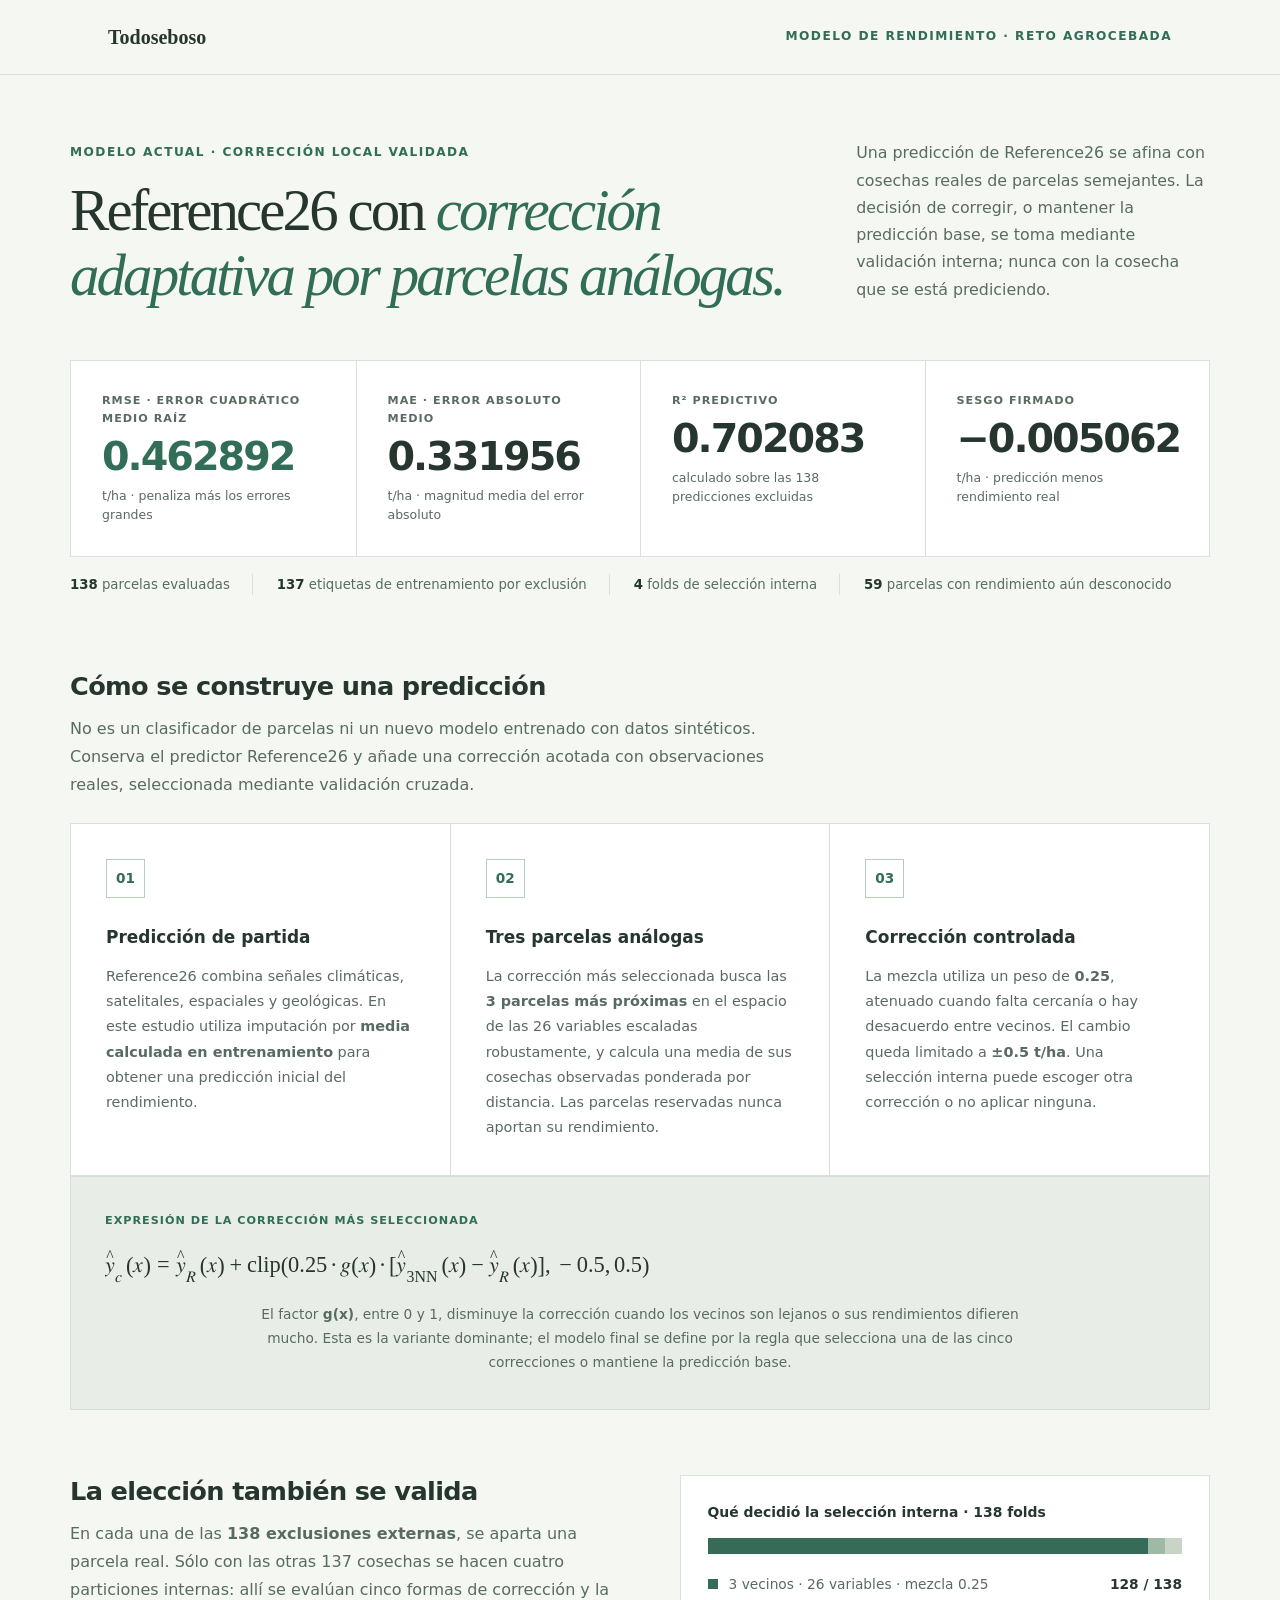
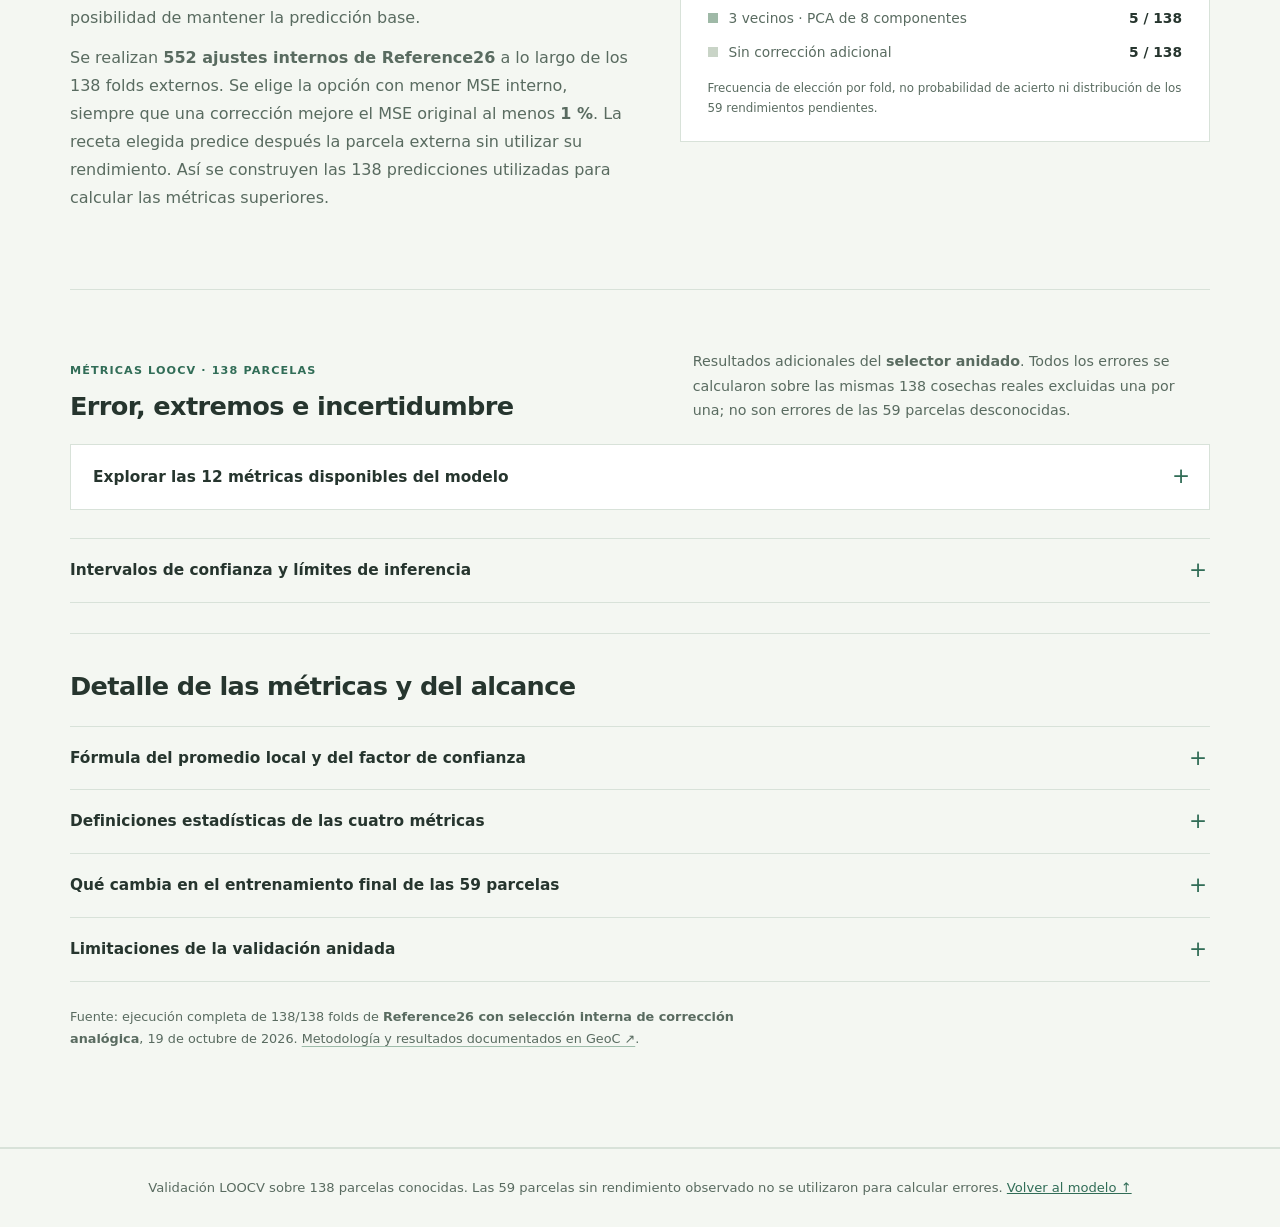
==== commit 71b04d5d: "Make corrected model page fully self-contained for grey/blank page fallback and cross-host preview" ====
--- a/site/modelo-corregido.html
+++ b/site/modelo-corregido.html
@@ -7,9 +7,444 @@
 <meta name="description" content="Modelo de predicción de rendimiento de cebada con corrección adaptativa por parcelas análogas: metodología, validación LOOCV y métricas estadísticas.">
 <title>Modelo de rendimiento de cebada · Todoseboso</title>
 <link rel="icon" href="./favicon.svg" type="image/svg+xml">
-<link rel="stylesheet" href="./styles.css">
-<link rel="stylesheet" href="./reference26_analog_cv.css">
+
 <style>
+/* Self-contained static publication: works without CDN, JS or stylesheet requests. */
+:root{--serif:Georgia,"Times New Roman",serif;--a-ink:#26352e;--a-muted:#596b60}
+*,*::before,*::after{box-sizing:border-box}
+html{scroll-behavior:smooth}
+body{font-family:system-ui,-apple-system,"Segoe UI",Arial,sans-serif;font-size:16px;line-height:1.62}
+.shell{width:min(calc(100% - 44px),1140px);margin-inline:auto}
+.section{padding:72px 0}
+.section p{line-height:1.72}
+.eyebrow{font-size:.76rem;font-weight:750;letter-spacing:.1em}
+a{color:inherit}
+:focus-visible{outline:3px solid #9a7342;outline-offset:4px}
+/* Standalone editorial chapter: Reference26 plus training-fold-selected analog correction.
+   Scoped styles intentionally do not alter earlier site analyses. */
+.reference26-analog-story {
+  --a-ink: #26352e;
+  --a-muted: #596b60;
+  --a-line: #d8e2d9;
+  --a-accent: #316d57;
+  background: #f4f7f2;
+  border-block: 1px solid var(--a-line);
+  padding: clamp(64px, 7.5vw, 110px) 0;
+}
+.reference26-analog-story .shell { max-width: 1140px; }
+.reference26-analog-story .r26a-head {
+  display: grid;
+  grid-template-columns: minmax(0, 1.35fr) minmax(250px, .65fr);
+  align-items: end;
+  gap: clamp(20px, 4vw, 64px);
+  margin-bottom: clamp(32px, 4vw, 54px);
+}
+.reference26-analog-story .r26a-head .eyebrow {
+  color: var(--a-accent);
+  margin: 0 0 16px;
+  letter-spacing: .12em;
+}
+.reference26-analog-story h2 {
+  font-family: var(--serif, Georgia, serif);
+  font-weight: 480;
+  font-size: clamp(2.35rem, 4.6vw, 4.4rem);
+  line-height: 1.1;
+  letter-spacing: -.049em;
+  margin: 0;
+  color: var(--a-ink);
+}
+.reference26-analog-story h2 em { color: var(--a-accent); font-weight: 400; }
+.reference26-analog-story .r26a-intro {
+  line-height: 1.72;
+  max-width: 37ch;
+  color: var(--a-muted);
+  font-size: .99rem;
+  margin: 0 0 6px;
+}
+.reference26-analog-story .r26a-statboard {
+  display: grid;
+  grid-template-columns: repeat(4, minmax(0, 1fr));
+  border: 1px solid var(--a-line);
+  background: #fff;
+  margin-bottom: 17px;
+}
+.reference26-analog-story .r26a-stat {
+  display: flex;
+  flex-direction: column;
+  min-width: 0;
+  padding: clamp(19px, 2.7vw, 31px);
+  gap: 7px;
+}
+.reference26-analog-story .r26a-stat + .r26a-stat { border-left: 1px solid var(--a-line); }
+.reference26-analog-story .r26a-stat .r26a-label {
+  font-size: .7rem; text-transform: uppercase; letter-spacing: .09em;
+  color: var(--a-muted); font-weight: 680;
+}
+.reference26-analog-story .r26a-stat strong {
+  font-weight: 580; font-size: clamp(1.6rem, 3.1vw, 2.65rem);
+  letter-spacing: -.05em; line-height: 1.1; color: var(--a-ink);
+  font-variant-numeric: tabular-nums;
+}
+.reference26-analog-story .r26a-stat:first-child strong { color: var(--a-accent); }
+.reference26-analog-story .r26a-stat small { color: var(--a-muted); font-size: .78rem; line-height: 1.55; }
+.reference26-analog-story .r26a-cvline {
+  display: flex; align-items: center; gap: 12px 24px;
+  flex-wrap: wrap; color: var(--a-muted); font-size: .83rem;
+  margin: 14px 0 clamp(48px, 6vw, 75px);
+}
+.reference26-analog-story .r26a-cvline span { padding-right: 22px; border-right: 1px solid var(--a-line); }
+.reference26-analog-story .r26a-cvline span:last-child { border-right: 0; }
+.reference26-analog-story .r26a-cvline strong { color: var(--a-ink); font-variant-numeric: tabular-nums; }
+.reference26-analog-story h3 {
+  font-size: clamp(1.25rem, 2vw, 1.7rem); line-height: 1.26; font-weight: 570;
+  letter-spacing: -.025em; margin: 0 0 13px;
+}
+.reference26-analog-story .r26a-section-intro {
+  max-width: 72ch; color: var(--a-muted); line-height: 1.73; margin: 0 0 25px;
+}
+.reference26-analog-story .r26a-steps {
+  display: grid; grid-template-columns: repeat(3, minmax(0, 1fr));
+  gap: 1px; background: var(--a-line); border: 1px solid var(--a-line);
+}
+.reference26-analog-story .r26a-step {
+  background: #fff; padding: clamp(23px, 3vw, 35px);
+  min-width: 0;
+}
+.reference26-analog-story .r26a-step-index {
+  display: block; width: 39px; height: 39px; border: 1px solid #b8cbbd;
+  color: var(--a-accent); font-size: .85rem; font-weight: 700;
+  line-height: 37px; text-align: center; margin-bottom: 26px;
+}
+.reference26-analog-story .r26a-step h4 {
+  margin: 0 0 12px; font-size: 1.06rem; font-weight: 630; color: var(--a-ink);
+}
+.reference26-analog-story .r26a-step p { margin: 0; color: var(--a-muted); font-size: .9rem; line-height: 1.75; }
+.reference26-analog-story .r26a-equation {
+  margin: 0; background: #e8eee7; border: 1px solid #d5e0d5;
+  padding: clamp(23px, 3vw, 34px); color: var(--a-ink);
+}
+.reference26-analog-story .r26a-equation .r26a-equation-label {
+  margin: 0 0 10px; color: var(--a-accent); text-transform: uppercase;
+  font-size: .7rem; font-weight: 730; letter-spacing: .09em;
+}
+.reference26-analog-story .r26a-equation math {
+  display: block; overflow-x: auto; max-width: 100%; font-size: clamp(1rem, 2vw, 1.4rem);
+  padding: 8px 0; text-align: center;
+}
+.reference26-analog-story .r26a-equation figcaption {
+  color: var(--a-muted); font-size: .86rem; line-height: 1.74;
+  margin: 13px auto 0; max-width: 88ch; text-align: center;
+}
+.reference26-analog-story .r26a-validation {
+  display: grid; grid-template-columns: 1fr minmax(280px, .95fr);
+  gap: clamp(26px, 4vw, 64px);
+  align-items: start; padding: clamp(38px, 5.5vw, 65px) 0;
+  border-bottom: 1px solid var(--a-line);
+}
+.reference26-analog-story .r26a-validation p { color: var(--a-muted); line-height: 1.75; margin: 0 0 12px; }
+.reference26-analog-story .r26a-choices { background: #fff; border: 1px solid var(--a-line); padding: 25px 27px 23px; margin: 0; }
+.reference26-analog-story .r26a-choices h4 { margin: 0 0 15px; font-size: .87rem; font-weight: 660; }
+.reference26-analog-story .r26a-distribution {
+  display: flex; height: 16px; overflow: hidden; background: #e5ebe4; margin-bottom: 21px;
+}
+.reference26-analog-story .r26a-distribution .primary { width: 92.75362319%; background: #356b57; }
+.reference26-analog-story .r26a-distribution .secondary { width: 3.6231884%; background: #9fb9a7; }
+.reference26-analog-story .r26a-distribution .fallback { width: 3.62318841%; background: #c9d4c7; }
+.reference26-analog-story .r26a-choice {
+  display: grid; grid-template-columns: 10px minmax(0,1fr) auto;
+  gap: 11px; align-items: start; margin-top: 14px;
+  font-size: .86rem; line-height: 1.45; color: var(--a-muted);
+}
+.reference26-analog-story .r26a-choice b { color: var(--a-ink); font-variant-numeric: tabular-nums; white-space: nowrap; }
+.reference26-analog-story .r26a-swatch { display: block; height: 10px; margin-top: 4px; }
+.reference26-analog-story .r26a-swatch.primary { background: #356b57; }
+.reference26-analog-story .r26a-swatch.secondary { background: #9fb9a7; }
+.reference26-analog-story .r26a-swatch.fallback { background: #c9d4c7; }
+.reference26-analog-story .r26a-choices figcaption {
+  font-size: .74rem; color: var(--a-muted); margin-top: 16px; line-height: 1.65;
+}
+.reference26-analog-story .r26a-more { padding-top: 36px; }
+.reference26-analog-story .r26a-more > h3 { margin-bottom: 23px; }
+.reference26-analog-story .r26a-detail {
+  border-top: 1px solid var(--a-line); padding: 0;
+}
+.reference26-analog-story .r26a-detail:last-of-type { border-bottom: 1px solid var(--a-line); }
+.reference26-analog-story .r26a-detail summary {
+  list-style: none; padding: 19px 32px 19px 0; color: var(--a-ink);
+  font-size: .96rem; font-weight: 630; cursor: pointer; position: relative;
+}
+.reference26-analog-story .r26a-detail summary::-webkit-details-marker { display: none; }
+.reference26-analog-story .r26a-detail summary::after {
+  content: "+"; position: absolute; right: 3px; top: 14px; font-size: 1.35rem;
+  font-weight: 350; color: var(--a-accent);
+}
+.reference26-analog-story .r26a-detail[open] summary::after { content: "−"; }
+.reference26-analog-story .r26a-detail p { color: var(--a-muted); max-width: 90ch; margin: 0 0 19px; font-size: .9rem; line-height: 1.8; }
+.reference26-analog-story .r26a-detail code { overflow-wrap: anywhere; }
+.reference26-analog-story .r26a-foot {
+  font-size: .8rem; line-height: 1.75; max-width: 90ch;
+  color: var(--a-muted); margin: 24px 0 0;
+}
+.reference26-analog-story a { text-decoration: underline; text-underline-offset: 3px; text-decoration-color: #9ebcaa; }
+.reference26-analog-story a:hover { color: var(--a-accent); }
+@media (max-width: 840px) {
+  .reference26-analog-story .r26a-head,
+  .reference26-analog-story .r26a-validation { grid-template-columns: 1fr; }
+  .reference26-analog-story .r26a-head { align-items: start; }
+  .reference26-analog-story .r26a-intro { max-width: 68ch; }
+  .reference26-analog-story .r26a-statboard { grid-template-columns: repeat(2, minmax(0, 1fr)); }
+  .reference26-analog-story .r26a-stat:nth-child(3) { border-left: 0; }
+  .reference26-analog-story .r26a-stat:nth-child(n+3) { border-top: 1px solid var(--a-line); }
+}
+@media (max-width: 620px) {
+  .reference26-analog-story .r26a-steps { grid-template-columns: 1fr; }
+  .reference26-analog-story .r26a-step-index { margin-bottom: 12px; }
+  .reference26-analog-story .r26a-stat { padding: 17px 15px; }
+  .reference26-analog-story .r26a-stat strong { font-size: 1.75rem; }
+  .reference26-analog-story .r26a-cvline span { border-right: 0; padding-right: 5px; }
+  .reference26-analog-story .r26a-choices { padding: 20px; }
+  .reference26-analog-story .r26a-equation math { font-size: 1rem; }
+}
+@media (prefers-reduced-motion: reduce) {
+  .reference26-analog-story *, .reference26-analog-story *::before,
+  .reference26-analog-story *::after { transition: none!important; animation: none!important; }
+}
+
+
+/* Verified 138-LOOCV aggregate diagnostics: collapsible details and paired CI. */
+.reference26-analog-story .r26a-extended {
+  padding: clamp(35px, 5vw, 59px) 0 0;
+  border-bottom: 1px solid var(--a-line);
+}
+.reference26-analog-story .r26a-extended-heading {
+  display: grid;
+  grid-template-columns: minmax(0, 1fr) minmax(280px, .9fr);
+  align-items: end;
+  gap: 22px 48px;
+  margin-bottom: 21px;
+}
+.reference26-analog-story .r26a-extended-heading .r26a-equation-label {
+  margin: 0 0 10px;
+  font-size: .7rem;
+  font-weight: 730;
+  letter-spacing: .1em;
+  color: var(--a-accent);
+}
+.reference26-analog-story .r26a-extended-heading h3 { margin-bottom: 0; }
+.reference26-analog-story .r26a-extended-heading p:last-child {
+  max-width: 55ch;
+  color: var(--a-muted);
+  line-height: 1.72;
+  font-size: .89rem;
+  margin: 0;
+}
+.reference26-analog-story .r26a-metric-detail {
+  background: #fff;
+  border: 1px solid var(--a-line);
+  margin: 0 0 28px;
+}
+.reference26-analog-story .r26a-metric-detail summary {
+  padding: 20px 45px 20px 22px;
+}
+.reference26-analog-story .r26a-metric-detail summary::after {
+  right: 19px;
+}
+.reference26-analog-story .r26a-metric-grid {
+  display: grid;
+  grid-template-columns: repeat(2, minmax(0, 1fr));
+  gap: clamp(20px, 3vw, 35px);
+  padding: 0 22px 13px;
+}
+.reference26-analog-story .r26a-metric-group { min-width: 0; }
+.reference26-analog-story .r26a-metric-group h4 {
+  color: var(--a-ink);
+  font-size: .87rem;
+  letter-spacing: .01em;
+  font-weight: 680;
+  margin: 0 0 12px;
+}
+.reference26-analog-story .r26a-metric-table {
+  width: 100%;
+  border-collapse: collapse;
+  color: var(--a-muted);
+  font-size: .82rem;
+  line-height: 1.55;
+}
+.reference26-analog-story .r26a-metric-table caption {
+  position: absolute;
+  width: 1px;
+  height: 1px;
+  padding: 0;
+  margin: -1px;
+  overflow: hidden;
+  clip-path: inset(50%);
+  white-space: nowrap;
+}
+.reference26-analog-story .r26a-metric-table th,
+.reference26-analog-story .r26a-metric-table td {
+  padding: 11px 6px;
+  border-bottom: 1px solid #e9eee8;
+  text-align: left;
+}
+.reference26-analog-story .r26a-metric-table thead th {
+  font-size: .7rem;
+  font-weight: 680;
+  color: var(--a-muted);
+}
+.reference26-analog-story .r26a-metric-table tbody th {
+  color: var(--a-ink);
+  font-weight: 470;
+}
+.reference26-analog-story .r26a-metric-table td {
+  text-align: right;
+  white-space: nowrap;
+  color: var(--a-ink);
+  font-weight: 620;
+  font-variant-numeric: tabular-nums;
+}
+.reference26-analog-story .r26a-metric-detail .r26a-metric-note {
+  padding: 0 22px 18px;
+  margin: 0;
+  max-width: 100ch;
+  font-size: .79rem;
+  line-height: 1.75;
+}
+.reference26-analog-story .r26a-ci {
+  background: #e9f0e8;
+  border: 1px solid #d5e0d5;
+  padding: clamp(21px, 3vw, 33px);
+  color: var(--a-ink);
+  margin-bottom: 20px;
+}
+.reference26-analog-story .r26a-ci-header {
+  display: flex;
+  align-items: start;
+  justify-content: space-between;
+  gap: 20px;
+  flex-wrap: wrap;
+}
+.reference26-analog-story .r26a-ci-header h4 {
+  color: var(--a-ink);
+  font-size: clamp(1rem, 2vw, 1.24rem);
+  margin: 0 0 9px;
+  line-height: 1.34;
+}
+.reference26-analog-story .r26a-ci-header p {
+  font-size: .84rem;
+  line-height: 1.7;
+  color: var(--a-muted);
+  max-width: 63ch;
+  margin: 0;
+}
+.reference26-analog-story .r26a-ci-estimate {
+  display: flex;
+  flex-direction: column;
+  gap: 2px;
+}
+.reference26-analog-story .r26a-ci-estimate small {
+  color: var(--a-muted);
+  font-size: .7rem;
+  text-transform: uppercase;
+  letter-spacing: .06em;
+}
+.reference26-analog-story .r26a-ci-estimate strong {
+  color: var(--a-accent);
+  font-size: 1.65rem;
+  font-weight: 600;
+  font-variant-numeric: tabular-nums;
+  white-space: nowrap;
+}
+.reference26-analog-story .r26a-ci-estimate strong span {
+  font-size: .9rem;
+  font-weight: 400;
+}
+.reference26-analog-story .r26a-ci-plot { margin: 26px 6px 19px; }
+.reference26-analog-story .r26a-ci-track {
+  position: relative;
+  background: #c7d5c9;
+  border-radius: 10px;
+  height: 3px;
+  margin: 22px 3px 15px;
+}
+.reference26-analog-story .r26a-ci-band {
+  position: absolute;
+  left: 6.66%;
+  width: 81.07%;
+  top: -4px;
+  height: 11px;
+  background: #87ab98;
+  border-radius: 3px;
+}
+.reference26-analog-story .r26a-ci-zero {
+  position: absolute;
+  left: 85.71%;
+  top: -15px;
+  width: 2px;
+  height: 33px;
+  background: #65736a;
+  z-index: 1;
+}
+.reference26-analog-story .r26a-ci-point {
+  position: absolute;
+  left: 48.24%;
+  top: -8px;
+  width: 19px;
+  height: 19px;
+  background: #2e7058;
+  border: 3px solid #f0f5ef;
+  border-radius: 50%;
+  transform: translateX(-50%);
+  box-shadow: 0 0 0 1px #2e7058;
+  z-index: 2;
+}
+.reference26-analog-story .r26a-ci-scale {
+  display: flex;
+  justify-content: space-between;
+  font-variant-numeric: tabular-nums;
+  color: var(--a-muted);
+  font-size: .76rem;
+}
+.reference26-analog-story .r26a-ci-scale span:nth-child(2) {
+  margin-left: auto;
+  margin-right: 14.29%;
+}
+.reference26-analog-story .r26a-ci-interval {
+  border-top: 1px solid #d4e0d4;
+  padding-top: 14px;
+  display: flex;
+  justify-content: space-between;
+  flex-wrap: wrap;
+  gap: 7px 24px;
+  font-size: .89rem;
+  color: var(--a-muted);
+}
+.reference26-analog-story .r26a-ci-interval strong {
+  color: var(--a-ink);
+  font-variant-numeric: tabular-nums;
+  white-space: nowrap;
+}
+.reference26-analog-story .r26a-ci-caveat {
+  font-size: .82rem;
+  line-height: 1.73;
+  color: var(--a-muted);
+  margin: 19px 0 0;
+}
+.reference26-analog-story .r26a-inference-detail { margin: 0 0 30px; }
+@media (max-width: 800px) {
+  .reference26-analog-story .r26a-extended-heading,
+  .reference26-analog-story .r26a-metric-grid {
+    grid-template-columns: 1fr;
+  }
+  .reference26-analog-story .r26a-metric-grid { gap: 25px; }
+  .reference26-analog-story .r26a-metric-table {
+    font-size: .83rem;
+  }
+}
+@media (max-width: 440px) {
+  .reference26-analog-story .r26a-metric-table td { white-space: normal; }
+  .reference26-analog-story .r26a-ci-estimate strong { font-size: 1.34rem; }
+}
+
 html{scroll-behavior:smooth}
 body{margin:0;background:#f4f7f2;color:#26352e}
 .tsb-model-header{background:#f4f7f2;border-bottom:1px solid #d8e2d9}
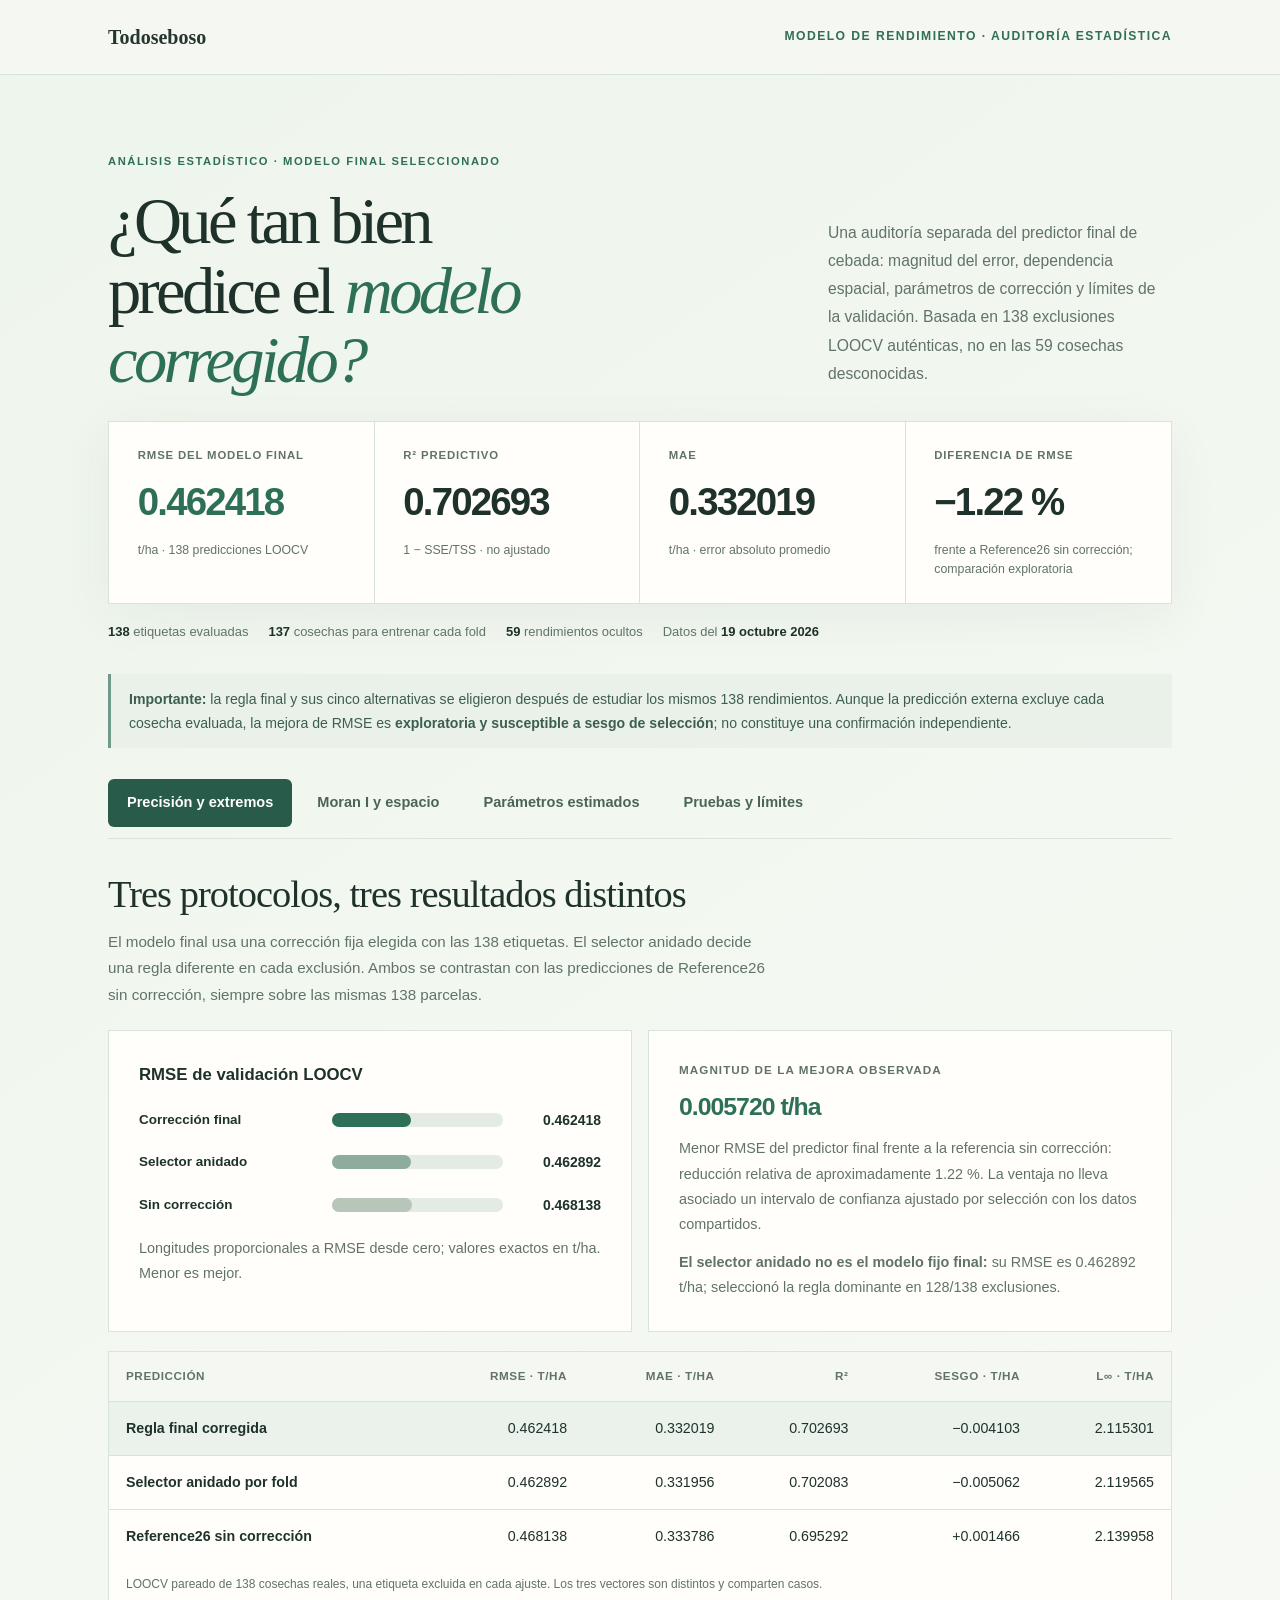
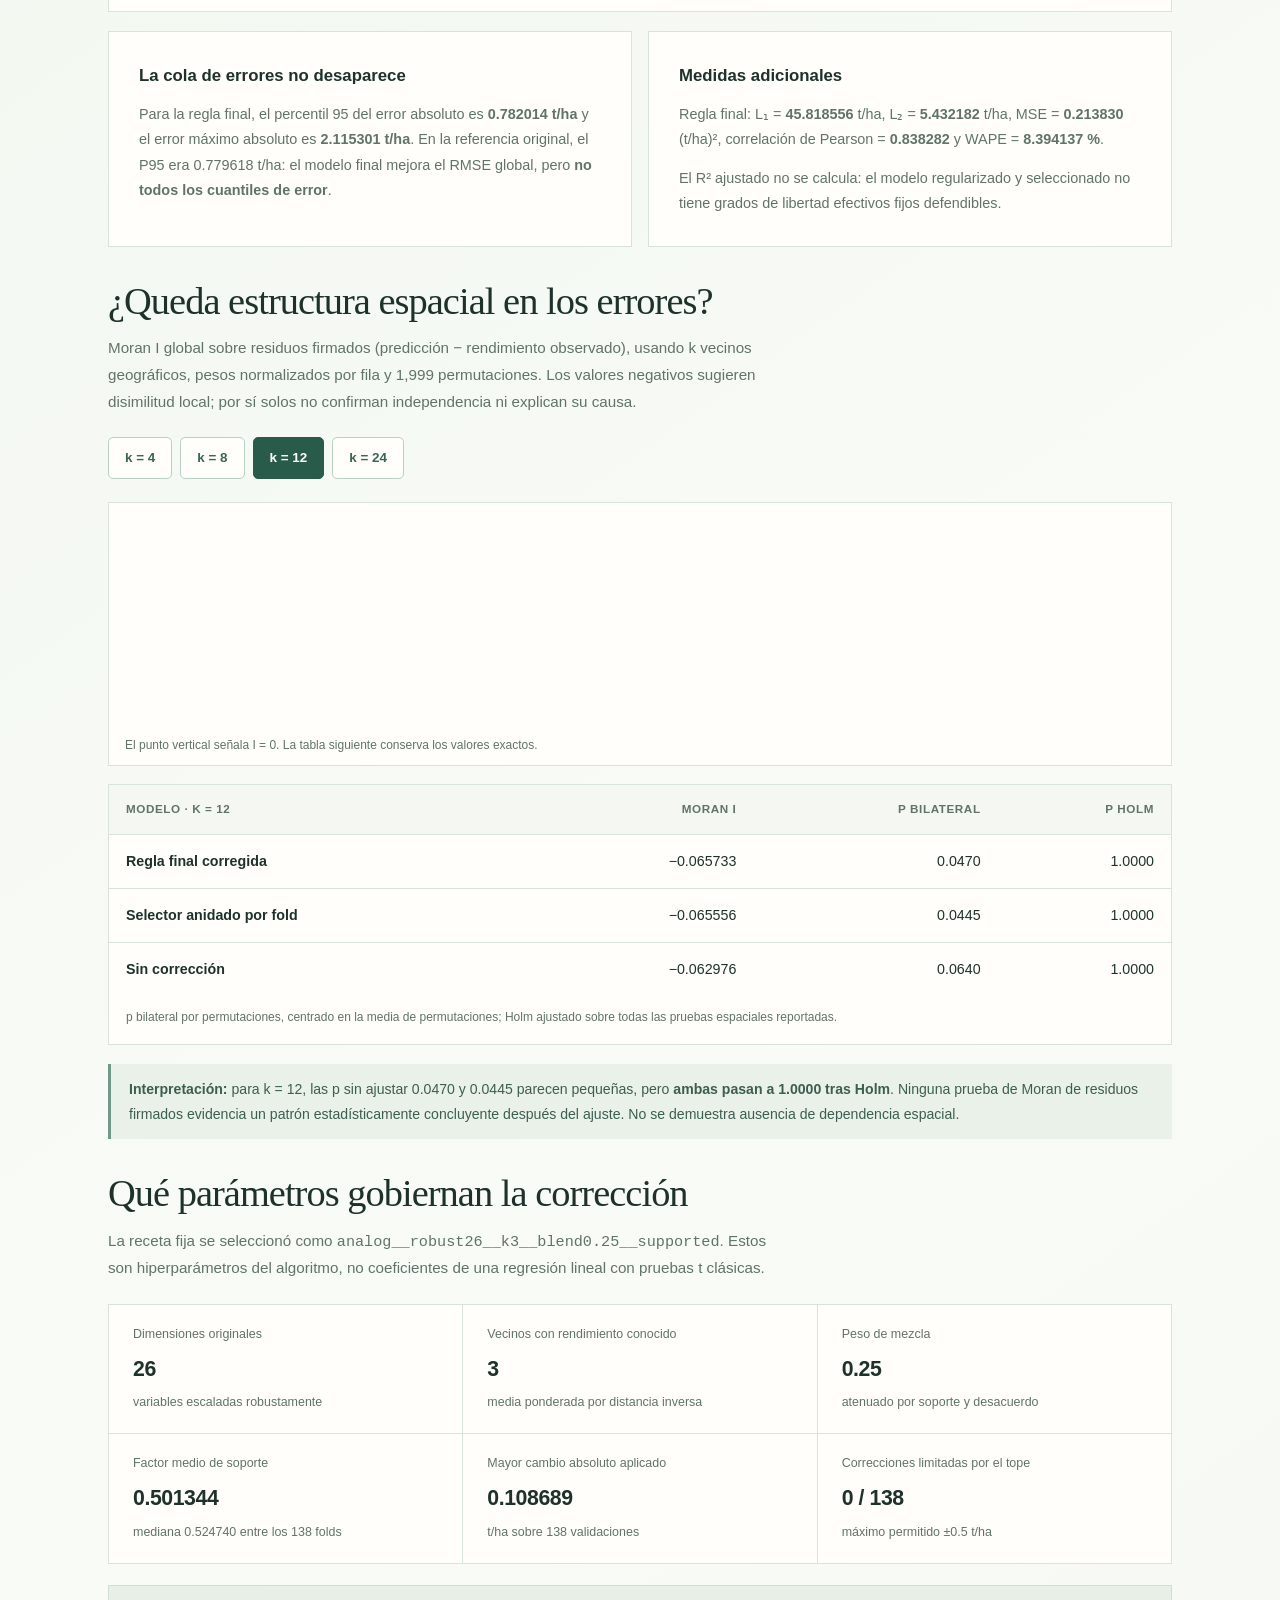
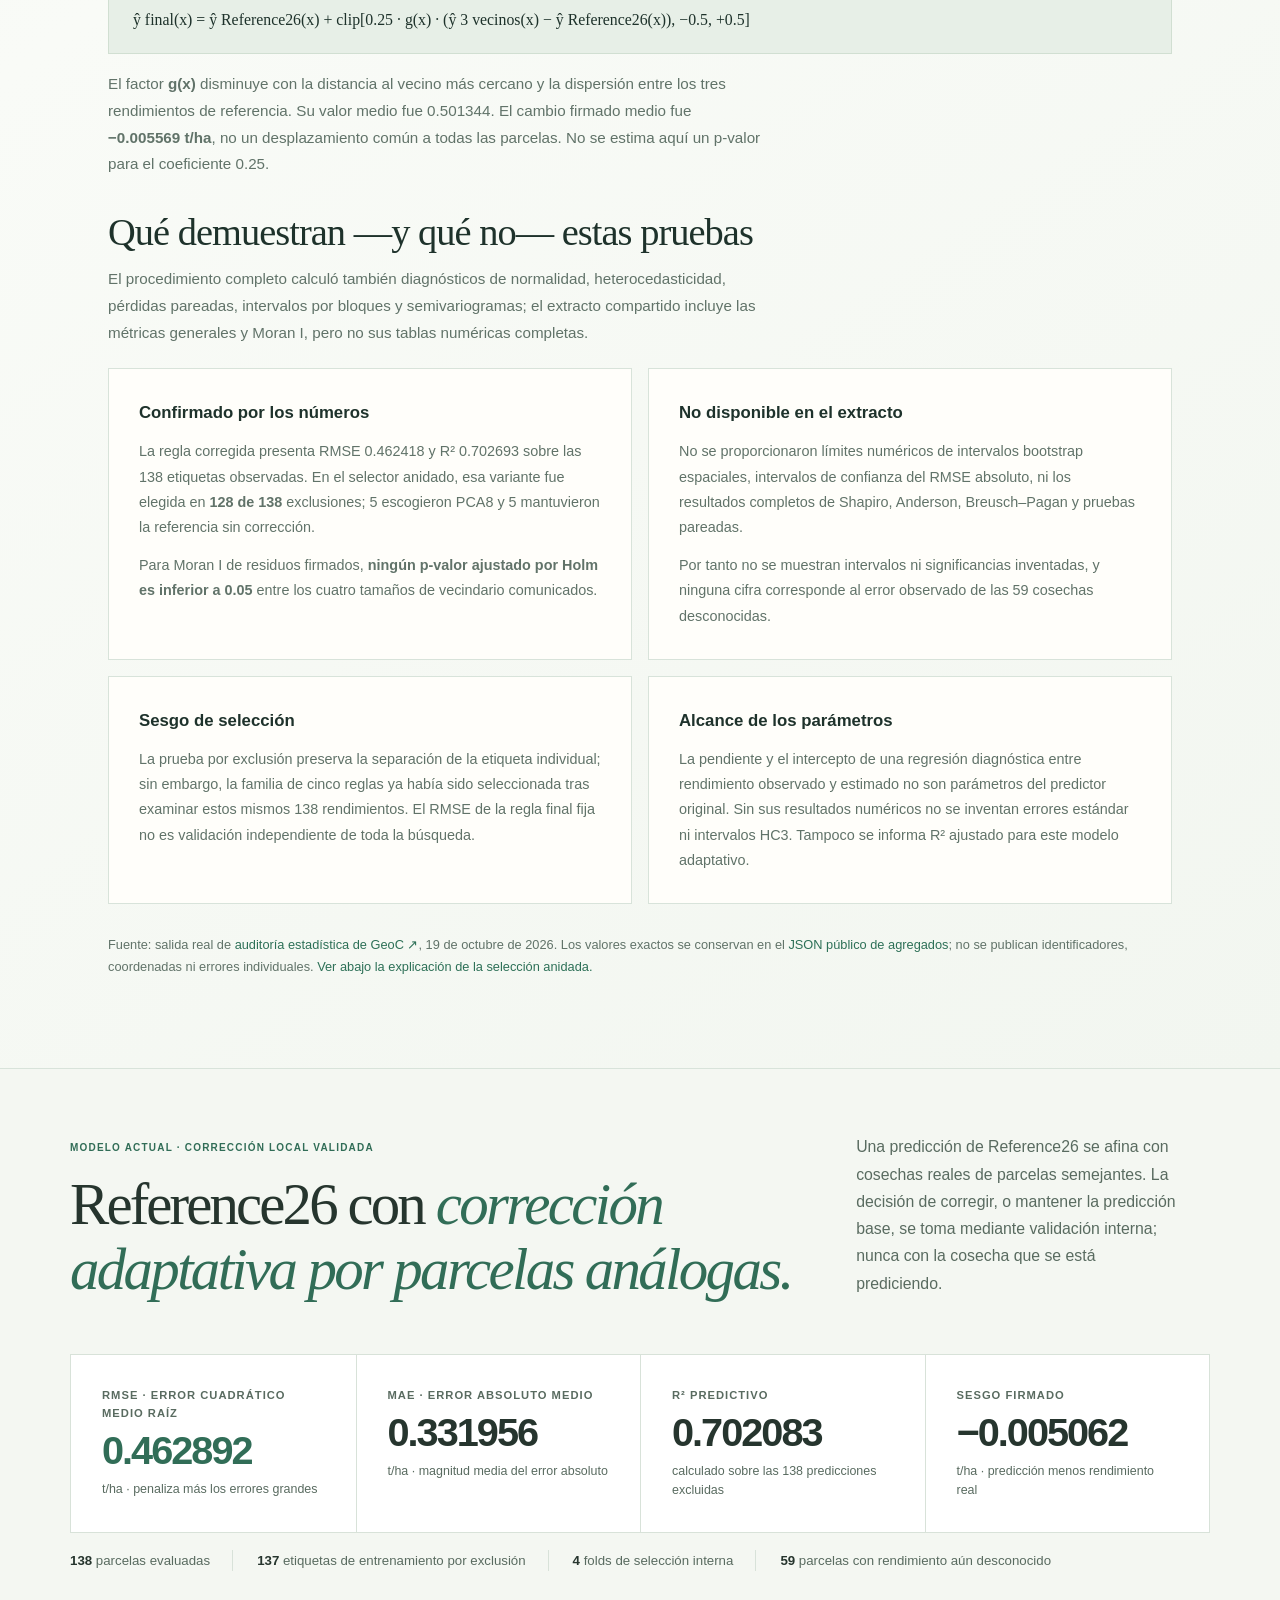
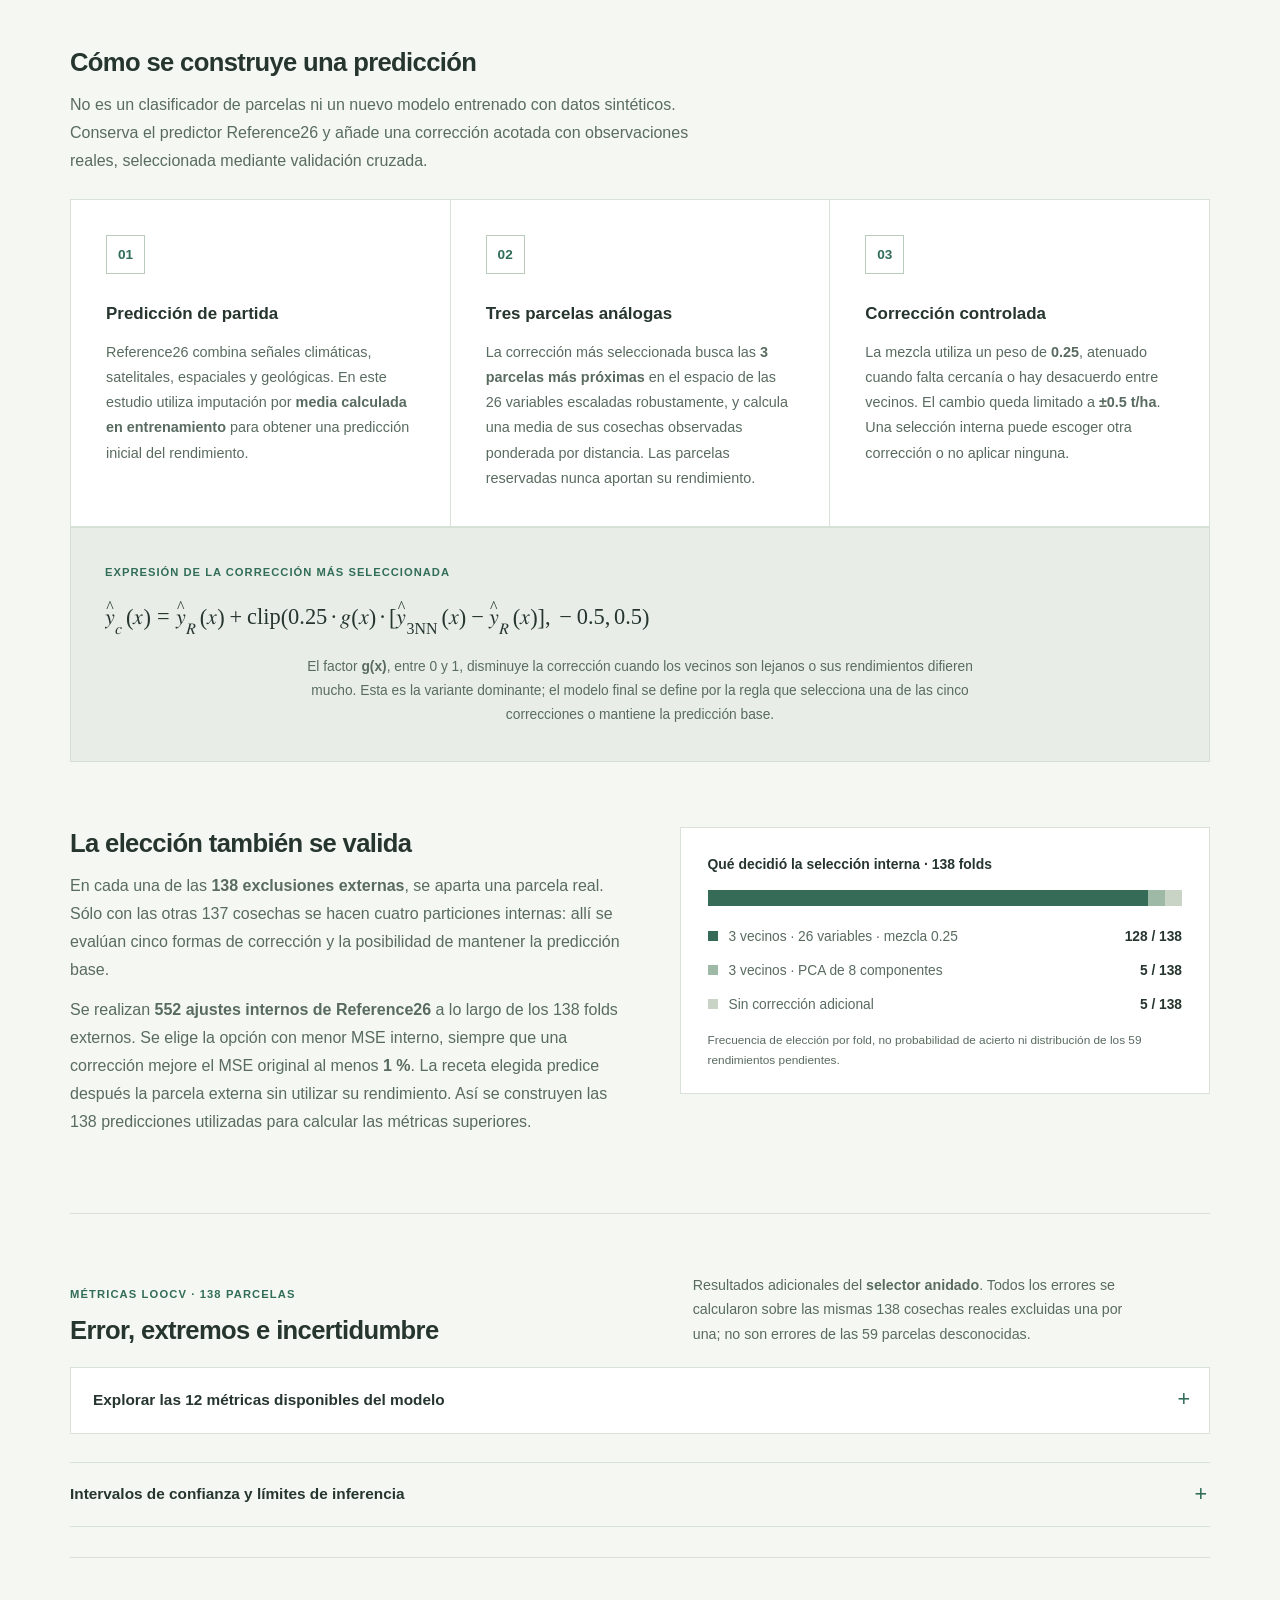
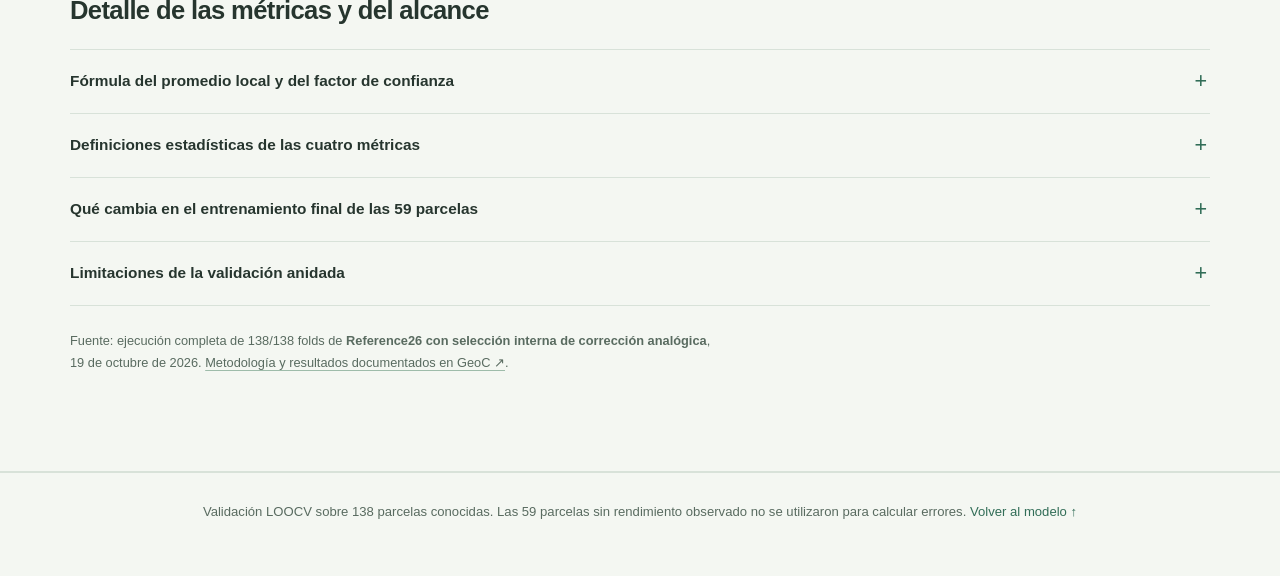
==== commit 8b46ec09: "Add dedicated tabbed audit of selected analog model before nested-model explanation" ====
--- a/site/modelo-corregido.html
+++ b/site/modelo-corregido.html
@@ -7,444 +7,11 @@
 <meta name="description" content="Modelo de predicción de rendimiento de cebada con corrección adaptativa por parcelas análogas: metodología, validación LOOCV y métricas estadísticas.">
 <title>Modelo de rendimiento de cebada · Todoseboso</title>
 <link rel="icon" href="./favicon.svg" type="image/svg+xml">
-
+<link rel="stylesheet" href="./styles.css">
+<link rel="stylesheet" href="./reference26_analog_cv.css">
+<link rel="stylesheet" href="./reference26_selected_audit.css">
+<script src="./reference26_selected_audit.js" defer></script>
 <style>
-/* Self-contained static publication: works without CDN, JS or stylesheet requests. */
-:root{--serif:Georgia,"Times New Roman",serif;--a-ink:#26352e;--a-muted:#596b60}
-*,*::before,*::after{box-sizing:border-box}
-html{scroll-behavior:smooth}
-body{font-family:system-ui,-apple-system,"Segoe UI",Arial,sans-serif;font-size:16px;line-height:1.62}
-.shell{width:min(calc(100% - 44px),1140px);margin-inline:auto}
-.section{padding:72px 0}
-.section p{line-height:1.72}
-.eyebrow{font-size:.76rem;font-weight:750;letter-spacing:.1em}
-a{color:inherit}
-:focus-visible{outline:3px solid #9a7342;outline-offset:4px}
-/* Standalone editorial chapter: Reference26 plus training-fold-selected analog correction.
-   Scoped styles intentionally do not alter earlier site analyses. */
-.reference26-analog-story {
-  --a-ink: #26352e;
-  --a-muted: #596b60;
-  --a-line: #d8e2d9;
-  --a-accent: #316d57;
-  background: #f4f7f2;
-  border-block: 1px solid var(--a-line);
-  padding: clamp(64px, 7.5vw, 110px) 0;
-}
-.reference26-analog-story .shell { max-width: 1140px; }
-.reference26-analog-story .r26a-head {
-  display: grid;
-  grid-template-columns: minmax(0, 1.35fr) minmax(250px, .65fr);
-  align-items: end;
-  gap: clamp(20px, 4vw, 64px);
-  margin-bottom: clamp(32px, 4vw, 54px);
-}
-.reference26-analog-story .r26a-head .eyebrow {
-  color: var(--a-accent);
-  margin: 0 0 16px;
-  letter-spacing: .12em;
-}
-.reference26-analog-story h2 {
-  font-family: var(--serif, Georgia, serif);
-  font-weight: 480;
-  font-size: clamp(2.35rem, 4.6vw, 4.4rem);
-  line-height: 1.1;
-  letter-spacing: -.049em;
-  margin: 0;
-  color: var(--a-ink);
-}
-.reference26-analog-story h2 em { color: var(--a-accent); font-weight: 400; }
-.reference26-analog-story .r26a-intro {
-  line-height: 1.72;
-  max-width: 37ch;
-  color: var(--a-muted);
-  font-size: .99rem;
-  margin: 0 0 6px;
-}
-.reference26-analog-story .r26a-statboard {
-  display: grid;
-  grid-template-columns: repeat(4, minmax(0, 1fr));
-  border: 1px solid var(--a-line);
-  background: #fff;
-  margin-bottom: 17px;
-}
-.reference26-analog-story .r26a-stat {
-  display: flex;
-  flex-direction: column;
-  min-width: 0;
-  padding: clamp(19px, 2.7vw, 31px);
-  gap: 7px;
-}
-.reference26-analog-story .r26a-stat + .r26a-stat { border-left: 1px solid var(--a-line); }
-.reference26-analog-story .r26a-stat .r26a-label {
-  font-size: .7rem; text-transform: uppercase; letter-spacing: .09em;
-  color: var(--a-muted); font-weight: 680;
-}
-.reference26-analog-story .r26a-stat strong {
-  font-weight: 580; font-size: clamp(1.6rem, 3.1vw, 2.65rem);
-  letter-spacing: -.05em; line-height: 1.1; color: var(--a-ink);
-  font-variant-numeric: tabular-nums;
-}
-.reference26-analog-story .r26a-stat:first-child strong { color: var(--a-accent); }
-.reference26-analog-story .r26a-stat small { color: var(--a-muted); font-size: .78rem; line-height: 1.55; }
-.reference26-analog-story .r26a-cvline {
-  display: flex; align-items: center; gap: 12px 24px;
-  flex-wrap: wrap; color: var(--a-muted); font-size: .83rem;
-  margin: 14px 0 clamp(48px, 6vw, 75px);
-}
-.reference26-analog-story .r26a-cvline span { padding-right: 22px; border-right: 1px solid var(--a-line); }
-.reference26-analog-story .r26a-cvline span:last-child { border-right: 0; }
-.reference26-analog-story .r26a-cvline strong { color: var(--a-ink); font-variant-numeric: tabular-nums; }
-.reference26-analog-story h3 {
-  font-size: clamp(1.25rem, 2vw, 1.7rem); line-height: 1.26; font-weight: 570;
-  letter-spacing: -.025em; margin: 0 0 13px;
-}
-.reference26-analog-story .r26a-section-intro {
-  max-width: 72ch; color: var(--a-muted); line-height: 1.73; margin: 0 0 25px;
-}
-.reference26-analog-story .r26a-steps {
-  display: grid; grid-template-columns: repeat(3, minmax(0, 1fr));
-  gap: 1px; background: var(--a-line); border: 1px solid var(--a-line);
-}
-.reference26-analog-story .r26a-step {
-  background: #fff; padding: clamp(23px, 3vw, 35px);
-  min-width: 0;
-}
-.reference26-analog-story .r26a-step-index {
-  display: block; width: 39px; height: 39px; border: 1px solid #b8cbbd;
-  color: var(--a-accent); font-size: .85rem; font-weight: 700;
-  line-height: 37px; text-align: center; margin-bottom: 26px;
-}
-.reference26-analog-story .r26a-step h4 {
-  margin: 0 0 12px; font-size: 1.06rem; font-weight: 630; color: var(--a-ink);
-}
-.reference26-analog-story .r26a-step p { margin: 0; color: var(--a-muted); font-size: .9rem; line-height: 1.75; }
-.reference26-analog-story .r26a-equation {
-  margin: 0; background: #e8eee7; border: 1px solid #d5e0d5;
-  padding: clamp(23px, 3vw, 34px); color: var(--a-ink);
-}
-.reference26-analog-story .r26a-equation .r26a-equation-label {
-  margin: 0 0 10px; color: var(--a-accent); text-transform: uppercase;
-  font-size: .7rem; font-weight: 730; letter-spacing: .09em;
-}
-.reference26-analog-story .r26a-equation math {
-  display: block; overflow-x: auto; max-width: 100%; font-size: clamp(1rem, 2vw, 1.4rem);
-  padding: 8px 0; text-align: center;
-}
-.reference26-analog-story .r26a-equation figcaption {
-  color: var(--a-muted); font-size: .86rem; line-height: 1.74;
-  margin: 13px auto 0; max-width: 88ch; text-align: center;
-}
-.reference26-analog-story .r26a-validation {
-  display: grid; grid-template-columns: 1fr minmax(280px, .95fr);
-  gap: clamp(26px, 4vw, 64px);
-  align-items: start; padding: clamp(38px, 5.5vw, 65px) 0;
-  border-bottom: 1px solid var(--a-line);
-}
-.reference26-analog-story .r26a-validation p { color: var(--a-muted); line-height: 1.75; margin: 0 0 12px; }
-.reference26-analog-story .r26a-choices { background: #fff; border: 1px solid var(--a-line); padding: 25px 27px 23px; margin: 0; }
-.reference26-analog-story .r26a-choices h4 { margin: 0 0 15px; font-size: .87rem; font-weight: 660; }
-.reference26-analog-story .r26a-distribution {
-  display: flex; height: 16px; overflow: hidden; background: #e5ebe4; margin-bottom: 21px;
-}
-.reference26-analog-story .r26a-distribution .primary { width: 92.75362319%; background: #356b57; }
-.reference26-analog-story .r26a-distribution .secondary { width: 3.6231884%; background: #9fb9a7; }
-.reference26-analog-story .r26a-distribution .fallback { width: 3.62318841%; background: #c9d4c7; }
-.reference26-analog-story .r26a-choice {
-  display: grid; grid-template-columns: 10px minmax(0,1fr) auto;
-  gap: 11px; align-items: start; margin-top: 14px;
-  font-size: .86rem; line-height: 1.45; color: var(--a-muted);
-}
-.reference26-analog-story .r26a-choice b { color: var(--a-ink); font-variant-numeric: tabular-nums; white-space: nowrap; }
-.reference26-analog-story .r26a-swatch { display: block; height: 10px; margin-top: 4px; }
-.reference26-analog-story .r26a-swatch.primary { background: #356b57; }
-.reference26-analog-story .r26a-swatch.secondary { background: #9fb9a7; }
-.reference26-analog-story .r26a-swatch.fallback { background: #c9d4c7; }
-.reference26-analog-story .r26a-choices figcaption {
-  font-size: .74rem; color: var(--a-muted); margin-top: 16px; line-height: 1.65;
-}
-.reference26-analog-story .r26a-more { padding-top: 36px; }
-.reference26-analog-story .r26a-more > h3 { margin-bottom: 23px; }
-.reference26-analog-story .r26a-detail {
-  border-top: 1px solid var(--a-line); padding: 0;
-}
-.reference26-analog-story .r26a-detail:last-of-type { border-bottom: 1px solid var(--a-line); }
-.reference26-analog-story .r26a-detail summary {
-  list-style: none; padding: 19px 32px 19px 0; color: var(--a-ink);
-  font-size: .96rem; font-weight: 630; cursor: pointer; position: relative;
-}
-.reference26-analog-story .r26a-detail summary::-webkit-details-marker { display: none; }
-.reference26-analog-story .r26a-detail summary::after {
-  content: "+"; position: absolute; right: 3px; top: 14px; font-size: 1.35rem;
-  font-weight: 350; color: var(--a-accent);
-}
-.reference26-analog-story .r26a-detail[open] summary::after { content: "−"; }
-.reference26-analog-story .r26a-detail p { color: var(--a-muted); max-width: 90ch; margin: 0 0 19px; font-size: .9rem; line-height: 1.8; }
-.reference26-analog-story .r26a-detail code { overflow-wrap: anywhere; }
-.reference26-analog-story .r26a-foot {
-  font-size: .8rem; line-height: 1.75; max-width: 90ch;
-  color: var(--a-muted); margin: 24px 0 0;
-}
-.reference26-analog-story a { text-decoration: underline; text-underline-offset: 3px; text-decoration-color: #9ebcaa; }
-.reference26-analog-story a:hover { color: var(--a-accent); }
-@media (max-width: 840px) {
-  .reference26-analog-story .r26a-head,
-  .reference26-analog-story .r26a-validation { grid-template-columns: 1fr; }
-  .reference26-analog-story .r26a-head { align-items: start; }
-  .reference26-analog-story .r26a-intro { max-width: 68ch; }
-  .reference26-analog-story .r26a-statboard { grid-template-columns: repeat(2, minmax(0, 1fr)); }
-  .reference26-analog-story .r26a-stat:nth-child(3) { border-left: 0; }
-  .reference26-analog-story .r26a-stat:nth-child(n+3) { border-top: 1px solid var(--a-line); }
-}
-@media (max-width: 620px) {
-  .reference26-analog-story .r26a-steps { grid-template-columns: 1fr; }
-  .reference26-analog-story .r26a-step-index { margin-bottom: 12px; }
-  .reference26-analog-story .r26a-stat { padding: 17px 15px; }
-  .reference26-analog-story .r26a-stat strong { font-size: 1.75rem; }
-  .reference26-analog-story .r26a-cvline span { border-right: 0; padding-right: 5px; }
-  .reference26-analog-story .r26a-choices { padding: 20px; }
-  .reference26-analog-story .r26a-equation math { font-size: 1rem; }
-}
-@media (prefers-reduced-motion: reduce) {
-  .reference26-analog-story *, .reference26-analog-story *::before,
-  .reference26-analog-story *::after { transition: none!important; animation: none!important; }
-}
-
-
-/* Verified 138-LOOCV aggregate diagnostics: collapsible details and paired CI. */
-.reference26-analog-story .r26a-extended {
-  padding: clamp(35px, 5vw, 59px) 0 0;
-  border-bottom: 1px solid var(--a-line);
-}
-.reference26-analog-story .r26a-extended-heading {
-  display: grid;
-  grid-template-columns: minmax(0, 1fr) minmax(280px, .9fr);
-  align-items: end;
-  gap: 22px 48px;
-  margin-bottom: 21px;
-}
-.reference26-analog-story .r26a-extended-heading .r26a-equation-label {
-  margin: 0 0 10px;
-  font-size: .7rem;
-  font-weight: 730;
-  letter-spacing: .1em;
-  color: var(--a-accent);
-}
-.reference26-analog-story .r26a-extended-heading h3 { margin-bottom: 0; }
-.reference26-analog-story .r26a-extended-heading p:last-child {
-  max-width: 55ch;
-  color: var(--a-muted);
-  line-height: 1.72;
-  font-size: .89rem;
-  margin: 0;
-}
-.reference26-analog-story .r26a-metric-detail {
-  background: #fff;
-  border: 1px solid var(--a-line);
-  margin: 0 0 28px;
-}
-.reference26-analog-story .r26a-metric-detail summary {
-  padding: 20px 45px 20px 22px;
-}
-.reference26-analog-story .r26a-metric-detail summary::after {
-  right: 19px;
-}
-.reference26-analog-story .r26a-metric-grid {
-  display: grid;
-  grid-template-columns: repeat(2, minmax(0, 1fr));
-  gap: clamp(20px, 3vw, 35px);
-  padding: 0 22px 13px;
-}
-.reference26-analog-story .r26a-metric-group { min-width: 0; }
-.reference26-analog-story .r26a-metric-group h4 {
-  color: var(--a-ink);
-  font-size: .87rem;
-  letter-spacing: .01em;
-  font-weight: 680;
-  margin: 0 0 12px;
-}
-.reference26-analog-story .r26a-metric-table {
-  width: 100%;
-  border-collapse: collapse;
-  color: var(--a-muted);
-  font-size: .82rem;
-  line-height: 1.55;
-}
-.reference26-analog-story .r26a-metric-table caption {
-  position: absolute;
-  width: 1px;
-  height: 1px;
-  padding: 0;
-  margin: -1px;
-  overflow: hidden;
-  clip-path: inset(50%);
-  white-space: nowrap;
-}
-.reference26-analog-story .r26a-metric-table th,
-.reference26-analog-story .r26a-metric-table td {
-  padding: 11px 6px;
-  border-bottom: 1px solid #e9eee8;
-  text-align: left;
-}
-.reference26-analog-story .r26a-metric-table thead th {
-  font-size: .7rem;
-  font-weight: 680;
-  color: var(--a-muted);
-}
-.reference26-analog-story .r26a-metric-table tbody th {
-  color: var(--a-ink);
-  font-weight: 470;
-}
-.reference26-analog-story .r26a-metric-table td {
-  text-align: right;
-  white-space: nowrap;
-  color: var(--a-ink);
-  font-weight: 620;
-  font-variant-numeric: tabular-nums;
-}
-.reference26-analog-story .r26a-metric-detail .r26a-metric-note {
-  padding: 0 22px 18px;
-  margin: 0;
-  max-width: 100ch;
-  font-size: .79rem;
-  line-height: 1.75;
-}
-.reference26-analog-story .r26a-ci {
-  background: #e9f0e8;
-  border: 1px solid #d5e0d5;
-  padding: clamp(21px, 3vw, 33px);
-  color: var(--a-ink);
-  margin-bottom: 20px;
-}
-.reference26-analog-story .r26a-ci-header {
-  display: flex;
-  align-items: start;
-  justify-content: space-between;
-  gap: 20px;
-  flex-wrap: wrap;
-}
-.reference26-analog-story .r26a-ci-header h4 {
-  color: var(--a-ink);
-  font-size: clamp(1rem, 2vw, 1.24rem);
-  margin: 0 0 9px;
-  line-height: 1.34;
-}
-.reference26-analog-story .r26a-ci-header p {
-  font-size: .84rem;
-  line-height: 1.7;
-  color: var(--a-muted);
-  max-width: 63ch;
-  margin: 0;
-}
-.reference26-analog-story .r26a-ci-estimate {
-  display: flex;
-  flex-direction: column;
-  gap: 2px;
-}
-.reference26-analog-story .r26a-ci-estimate small {
-  color: var(--a-muted);
-  font-size: .7rem;
-  text-transform: uppercase;
-  letter-spacing: .06em;
-}
-.reference26-analog-story .r26a-ci-estimate strong {
-  color: var(--a-accent);
-  font-size: 1.65rem;
-  font-weight: 600;
-  font-variant-numeric: tabular-nums;
-  white-space: nowrap;
-}
-.reference26-analog-story .r26a-ci-estimate strong span {
-  font-size: .9rem;
-  font-weight: 400;
-}
-.reference26-analog-story .r26a-ci-plot { margin: 26px 6px 19px; }
-.reference26-analog-story .r26a-ci-track {
-  position: relative;
-  background: #c7d5c9;
-  border-radius: 10px;
-  height: 3px;
-  margin: 22px 3px 15px;
-}
-.reference26-analog-story .r26a-ci-band {
-  position: absolute;
-  left: 6.66%;
-  width: 81.07%;
-  top: -4px;
-  height: 11px;
-  background: #87ab98;
-  border-radius: 3px;
-}
-.reference26-analog-story .r26a-ci-zero {
-  position: absolute;
-  left: 85.71%;
-  top: -15px;
-  width: 2px;
-  height: 33px;
-  background: #65736a;
-  z-index: 1;
-}
-.reference26-analog-story .r26a-ci-point {
-  position: absolute;
-  left: 48.24%;
-  top: -8px;
-  width: 19px;
-  height: 19px;
-  background: #2e7058;
-  border: 3px solid #f0f5ef;
-  border-radius: 50%;
-  transform: translateX(-50%);
-  box-shadow: 0 0 0 1px #2e7058;
-  z-index: 2;
-}
-.reference26-analog-story .r26a-ci-scale {
-  display: flex;
-  justify-content: space-between;
-  font-variant-numeric: tabular-nums;
-  color: var(--a-muted);
-  font-size: .76rem;
-}
-.reference26-analog-story .r26a-ci-scale span:nth-child(2) {
-  margin-left: auto;
-  margin-right: 14.29%;
-}
-.reference26-analog-story .r26a-ci-interval {
-  border-top: 1px solid #d4e0d4;
-  padding-top: 14px;
-  display: flex;
-  justify-content: space-between;
-  flex-wrap: wrap;
-  gap: 7px 24px;
-  font-size: .89rem;
-  color: var(--a-muted);
-}
-.reference26-analog-story .r26a-ci-interval strong {
-  color: var(--a-ink);
-  font-variant-numeric: tabular-nums;
-  white-space: nowrap;
-}
-.reference26-analog-story .r26a-ci-caveat {
-  font-size: .82rem;
-  line-height: 1.73;
-  color: var(--a-muted);
-  margin: 19px 0 0;
-}
-.reference26-analog-story .r26a-inference-detail { margin: 0 0 30px; }
-@media (max-width: 800px) {
-  .reference26-analog-story .r26a-extended-heading,
-  .reference26-analog-story .r26a-metric-grid {
-    grid-template-columns: 1fr;
-  }
-  .reference26-analog-story .r26a-metric-grid { gap: 25px; }
-  .reference26-analog-story .r26a-metric-table {
-    font-size: .83rem;
-  }
-}
-@media (max-width: 440px) {
-  .reference26-analog-story .r26a-metric-table td { white-space: normal; }
-  .reference26-analog-story .r26a-ci-estimate strong { font-size: 1.34rem; }
-}
-
 html{scroll-behavior:smooth}
 body{margin:0;background:#f4f7f2;color:#26352e}
 .tsb-model-header{background:#f4f7f2;border-bottom:1px solid #d8e2d9}
@@ -459,11 +26,131 @@
 <body>
 <header class="tsb-model-header">
   <div class="tsb-model-header-inner">
-    <span class="tsb-model-brand">Todoseboso</span>
-    <span class="tsb-model-tag">Modelo de rendimiento · Reto AgroCebada</span>
+    <a class="tsb-model-brand" href="./index.html">Todoseboso</a>
+    <span class="tsb-model-tag">Modelo de rendimiento · <a href="#auditoria-modelo-final">Auditoría estadística</a></span>
   </div>
 </header>
 <main>
+
+<section class="tsb-stat-audit" id="auditoria-modelo-final" aria-labelledby="tsb-audit-title">
+  <div class="tsb-audit-shell">
+    <header class="tsb-audit-hero">
+      <div>
+        <p class="tsb-audit-kicker">ANÁLISIS ESTADÍSTICO · MODELO FINAL SELECCIONADO</p>
+        <h1 id="tsb-audit-title">¿Qué tan bien predice el <em>modelo corregido?</em></h1>
+      </div>
+      <p class="tsb-audit-subtitle">Una auditoría separada del predictor final de cebada: magnitud del error, dependencia espacial, parámetros de corrección y límites de la validación. Basada en 138 exclusiones LOOCV auténticas, no en las 59 cosechas desconocidas.</p>
+    </header>
+
+    <div class="tsb-audit-summary" aria-label="Indicadores del modelo final corregido, seleccionado tras búsqueda histórica">
+      <div class="tsb-audit-metric"><span class="tsb-audit-metric-label">RMSE del modelo final</span><strong class="tsb-audit-metric-number" data-audit-stat="rmse">0.462418</strong><small>t/ha · 138 predicciones LOOCV</small></div>
+      <div class="tsb-audit-metric"><span class="tsb-audit-metric-label">R² predictivo</span><strong class="tsb-audit-metric-number" data-audit-stat="r2">0.702693</strong><small>1 − SSE/TSS · no ajustado</small></div>
+      <div class="tsb-audit-metric"><span class="tsb-audit-metric-label">MAE</span><strong class="tsb-audit-metric-number" data-audit-stat="mae">0.332019</strong><small>t/ha · error absoluto promedio</small></div>
+      <div class="tsb-audit-metric"><span class="tsb-audit-metric-label">Diferencia de RMSE</span><strong class="tsb-audit-metric-number" data-audit-stat="delta">−1.22 %</strong><small>frente a Reference26 sin corrección; comparación exploratoria</small></div>
+    </div>
+    <p class="tsb-audit-disclosure"><span><strong>138</strong> etiquetas evaluadas</span><span><strong>137</strong> cosechas para entrenar cada fold</span><span><strong>59</strong> rendimientos ocultos</span><span>Datos del <strong>19 octubre 2026</strong></span></p>
+    <p class="tsb-audit-warning"><strong>Importante:</strong> la regla final y sus cinco alternativas se eligieron después de estudiar los mismos 138 rendimientos. Aunque la predicción externa excluye cada cosecha evaluada, la mejora de RMSE es <strong>exploratoria y susceptible a sesgo de selección</strong>; no constituye una confirmación independiente.</p>
+
+    <div class="tsb-audit-tabs" role="tablist" aria-label="Secciones de la auditoría del modelo corregido">
+      <button class="tsb-audit-tab" type="button" role="tab" id="tsb-audit-tab-errors" aria-controls="tsb-audit-errors" aria-selected="true" tabindex="0" data-audit-tab="errors">Precisión y extremos</button>
+      <button class="tsb-audit-tab" type="button" role="tab" id="tsb-audit-tab-spatial" aria-controls="tsb-audit-spatial" aria-selected="false" tabindex="-1" data-audit-tab="spatial">Moran I y espacio</button>
+      <button class="tsb-audit-tab" type="button" role="tab" id="tsb-audit-tab-parameters" aria-controls="tsb-audit-parameters" aria-selected="false" tabindex="-1" data-audit-tab="parameters">Parámetros estimados</button>
+      <button class="tsb-audit-tab" type="button" role="tab" id="tsb-audit-tab-limits" aria-controls="tsb-audit-limits" aria-selected="false" tabindex="-1" data-audit-tab="limits">Pruebas y límites</button>
+    </div>
+
+    <section class="tsb-audit-panel" id="tsb-audit-errors" role="tabpanel" aria-labelledby="tsb-audit-tab-errors" data-audit-panel="errors">
+      <h2>Tres protocolos, tres resultados distintos</h2>
+      <p class="tsb-audit-lede">El modelo final usa una corrección fija elegida con las 138 etiquetas. El selector anidado decide una regla diferente en cada exclusión. Ambos se contrastan con las predicciones de Reference26 sin corrección, siempre sobre las mismas 138 parcelas.</p>
+      <div class="tsb-audit-grid">
+        <div class="tsb-audit-paper">
+          <h3>RMSE de validación LOOCV</h3>
+          <div class="tsb-audit-compare-row"><span>Corrección final</span><div class="tsb-audit-track" style="--audit-fill:46.24%;--audit-bar:#2d7057" aria-hidden="true"></div><strong>0.462418</strong></div>
+          <div class="tsb-audit-compare-row"><span>Selector anidado</span><div class="tsb-audit-track" style="--audit-fill:46.29%;--audit-bar:#8eac9b" aria-hidden="true"></div><strong>0.462892</strong></div>
+          <div class="tsb-audit-compare-row"><span>Sin corrección</span><div class="tsb-audit-track" style="--audit-fill:46.81%;--audit-bar:#b7c6b9" aria-hidden="true"></div><strong>0.468138</strong></div>
+          <p>Longitudes proporcionales a RMSE desde cero; valores exactos en t/ha. Menor es mejor.</p>
+        </div>
+        <div class="tsb-audit-paper">
+          <span class="tsb-audit-mini-label">Magnitud de la mejora observada</span>
+          <strong class="tsb-audit-finding">0.005720 t/ha</strong>
+          <p>Menor RMSE del predictor final frente a la referencia sin corrección: reducción relativa de aproximadamente 1.22 %. La ventaja no lleva asociado un intervalo de confianza ajustado por selección con los datos compartidos.</p>
+          <p><strong>El selector anidado no es el modelo fijo final:</strong> su RMSE es 0.462892 t/ha; seleccionó la regla dominante en 128/138 exclusiones.</p>
+        </div>
+      </div>
+      <div class="tsb-audit-table-wrap" style="margin-top:19px">
+        <table class="tsb-audit-table">
+          <caption>LOOCV pareado de 138 cosechas reales, una etiqueta excluida en cada ajuste. Los tres vectores son distintos y comparten casos.</caption>
+          <thead><tr><th scope="col">Predicción</th><th scope="col">RMSE · t/ha</th><th scope="col">MAE · t/ha</th><th scope="col">R²</th><th scope="col">Sesgo · t/ha</th><th scope="col">L∞ · t/ha</th></tr></thead>
+          <tbody>
+            <tr data-audit-primary="true"><th scope="row">Regla final corregida</th><td>0.462418</td><td>0.332019</td><td>0.702693</td><td>−0.004103</td><td>2.115301</td></tr>
+            <tr><th scope="row">Selector anidado por fold</th><td>0.462892</td><td>0.331956</td><td>0.702083</td><td>−0.005062</td><td>2.119565</td></tr>
+            <tr><th scope="row">Reference26 sin corrección</th><td>0.468138</td><td>0.333786</td><td>0.695292</td><td>+0.001466</td><td>2.139958</td></tr>
+          </tbody>
+        </table>
+      </div>
+      <div class="tsb-audit-grid" style="margin-top:19px">
+        <div class="tsb-audit-paper"><h3>La cola de errores no desaparece</h3><p>Para la regla final, el percentil 95 del error absoluto es <strong>0.782014 t/ha</strong> y el error máximo absoluto es <strong>2.115301 t/ha</strong>. En la referencia original, el P95 era 0.779618 t/ha: el modelo final mejora el RMSE global, pero <strong>no todos los cuantiles de error</strong>.</p></div>
+        <div class="tsb-audit-paper"><h3>Medidas adicionales</h3><p>Regla final: L₁ = <strong>45.818556</strong> t/ha, L₂ = <strong>5.432182</strong> t/ha, MSE = <strong>0.213830</strong> (t/ha)², correlación de Pearson = <strong>0.838282</strong> y WAPE = <strong>8.394137 %</strong>.</p><p>El R² ajustado no se calcula: el modelo regularizado y seleccionado no tiene grados de libertad efectivos fijos defendibles.</p></div>
+      </div>
+    </section>
+
+    <section class="tsb-audit-panel" id="tsb-audit-spatial" role="tabpanel" aria-labelledby="tsb-audit-tab-spatial" data-audit-panel="spatial">
+      <h2>¿Queda estructura espacial en los errores?</h2>
+      <p class="tsb-audit-lede">Moran I global sobre residuos firmados (predicción − rendimiento observado), usando k vecinos geográficos, pesos normalizados por fila y 1,999 permutaciones. Los valores negativos sugieren disimilitud local; por sí solos no confirman independencia ni explican su causa.</p>
+      <div class="tsb-audit-k-buttons" role="group" aria-label="Seleccionar número de vecinos geográficos">
+        <button class="tsb-audit-k" type="button" data-audit-k="4" aria-pressed="false">k = 4</button>
+        <button class="tsb-audit-k" type="button" data-audit-k="8" aria-pressed="false">k = 8</button>
+        <button class="tsb-audit-k" type="button" data-audit-k="12" aria-pressed="true">k = 12</button>
+        <button class="tsb-audit-k" type="button" data-audit-k="24" aria-pressed="false">k = 24</button>
+      </div>
+      <div class="tsb-audit-moran-chart">
+        <svg data-audit-moran-svg viewBox="0 0 740 150" role="img" aria-label="Gráfico del índice de Moran de los tres predictores para los vecinos seleccionados"></svg>
+        <p>El punto vertical señala I = 0. La tabla siguiente conserva los valores exactos.</p>
+      </div>
+      <div class="tsb-audit-table-wrap">
+        <table class="tsb-audit-table">
+          <caption>p bilateral por permutaciones, centrado en la media de permutaciones; Holm ajustado sobre todas las pruebas espaciales reportadas.</caption>
+          <thead><tr><th scope="col">Modelo · <span data-audit-k-label>k = 12</span></th><th scope="col">Moran I</th><th scope="col">p bilateral</th><th scope="col">p Holm</th></tr></thead>
+          <tbody data-audit-moran-table>
+            <tr><th scope="row">Regla final corregida</th><td>−0.065733</td><td>0.0470</td><td>1.0000</td></tr>
+            <tr><th scope="row">Selector anidado por fold</th><td>−0.065556</td><td>0.0445</td><td>1.0000</td></tr>
+            <tr><th scope="row">Sin corrección</th><td>−0.062976</td><td>0.0640</td><td>1.0000</td></tr>
+          </tbody>
+        </table>
+      </div>
+      <p class="tsb-audit-warning" style="margin-top:19px"><strong>Interpretación:</strong> para k = 12, las p sin ajustar 0.0470 y 0.0445 parecen pequeñas, pero <strong>ambas pasan a 1.0000 tras Holm</strong>. Ninguna prueba de Moran de residuos firmados evidencia un patrón estadísticamente concluyente después del ajuste. No se demuestra ausencia de dependencia espacial.</p>
+    </section>
+
+    <section class="tsb-audit-panel" id="tsb-audit-parameters" role="tabpanel" aria-labelledby="tsb-audit-tab-parameters" data-audit-panel="parameters">
+      <h2>Qué parámetros gobiernan la corrección</h2>
+      <p class="tsb-audit-lede">La receta fija se seleccionó como <code>analog__robust26__k3__blend0.25__supported</code>. Estos son hiperparámetros del algoritmo, no coeficientes de una regresión lineal con pruebas t clásicas.</p>
+      <div class="tsb-audit-parameter">
+        <div><span>Dimensiones originales</span><strong>26</strong><span>variables escaladas robustamente</span></div>
+        <div><span>Vecinos con rendimiento conocido</span><strong>3</strong><span>media ponderada por distancia inversa</span></div>
+        <div><span>Peso de mezcla</span><strong>0.25</strong><span>atenuado por soporte y desacuerdo</span></div>
+        <div><span>Factor medio de soporte</span><strong>0.501344</strong><span>mediana 0.524740 entre los 138 folds</span></div>
+        <div><span>Mayor cambio absoluto aplicado</span><strong>0.108689</strong><span>t/ha sobre 138 validaciones</span></div>
+        <div><span>Correcciones limitadas por el tope</span><strong>0 / 138</strong><span>máximo permitido ±0.5 t/ha</span></div>
+      </div>
+      <div class="tsb-audit-formula" aria-label="Fórmula de corrección del modelo">
+        ŷ final(x) = ŷ Reference26(x) + clip[0.25 · g(x) · (ŷ 3 vecinos(x) − ŷ Reference26(x)), −0.5, +0.5]
+      </div>
+      <p class="tsb-audit-lede" style="margin-top:17px">El factor <strong>g(x)</strong> disminuye con la distancia al vecino más cercano y la dispersión entre los tres rendimientos de referencia. Su valor medio fue 0.501344. El cambio firmado medio fue <strong>−0.005569 t/ha</strong>, no un desplazamiento común a todas las parcelas. No se estima aquí un p-valor para el coeficiente 0.25.</p>
+    </section>
+
+    <section class="tsb-audit-panel" id="tsb-audit-limits" role="tabpanel" aria-labelledby="tsb-audit-tab-limits" data-audit-panel="limits">
+      <h2>Qué demuestran —y qué no— estas pruebas</h2>
+      <p class="tsb-audit-lede">El procedimiento completo calculó también diagnósticos de normalidad, heterocedasticidad, pérdidas pareadas, intervalos por bloques y semivariogramas; el extracto compartido incluye las métricas generales y Moran I, pero no sus tablas numéricas completas.</p>
+      <div class="tsb-audit-grid">
+        <div class="tsb-audit-paper"><h3>Confirmado por los números</h3><p>La regla corregida presenta RMSE 0.462418 y R² 0.702693 sobre las 138 etiquetas observadas. En el selector anidado, esa variante fue elegida en <strong>128 de 138</strong> exclusiones; 5 escogieron PCA8 y 5 mantuvieron la referencia sin corrección.</p><p>Para Moran I de residuos firmados, <strong>ningún p-valor ajustado por Holm es inferior a 0.05</strong> entre los cuatro tamaños de vecindario comunicados.</p></div>
+        <div class="tsb-audit-paper"><h3>No disponible en el extracto</h3><p>No se proporcionaron límites numéricos de intervalos bootstrap espaciales, intervalos de confianza del RMSE absoluto, ni los resultados completos de Shapiro, Anderson, Breusch–Pagan y pruebas pareadas.</p><p>Por tanto no se muestran intervalos ni significancias inventadas, y ninguna cifra corresponde al error observado de las 59 cosechas desconocidas.</p></div>
+        <div class="tsb-audit-paper"><h3>Sesgo de selección</h3><p>La prueba por exclusión preserva la separación de la etiqueta individual; sin embargo, la familia de cinco reglas ya había sido seleccionada tras examinar estos mismos 138 rendimientos. El RMSE de la regla final fija no es validación independiente de toda la búsqueda.</p></div>
+        <div class="tsb-audit-paper"><h3>Alcance de los parámetros</h3><p>La pendiente y el intercepto de una regresión diagnóstica entre rendimiento observado y estimado no son parámetros del predictor original. Sin sus resultados numéricos no se inventan errores estándar ni intervalos HC3. Tampoco se informa R² ajustado para este modelo adaptativo.</p></div>
+      </div>
+    </section>
+    <p class="tsb-audit-source">Fuente: salida real de <a href="https://github.com/heri-espino/GeoC/blob/analysis/selected-analog-spatial-inference-20261019/tools/report_reference26_top5_statistics.py" target="_blank" rel="noopener noreferrer">auditoría estadística de GeoC ↗</a>, 19 de octubre de 2026. Los valores exactos se conservan en el <a href="./data/reference26_selected_statistical_audit.json">JSON público de agregados</a>; no se publican identificadores, coordenadas ni errores individuales. <a href="#reference26-analog-cv">Ver abajo la explicación de la selección anidada.</a></p>
+  </div>
+</section>
+
 <section class="section reference26-analog-story" id="reference26-analog-cv" aria-labelledby="r26a-title">
   <div class="shell">
     <header class="r26a-head">
--- a/site/styles.css
+++ b/site/styles.css
@@ -0,0 +1,16 @@
+/* GeoCebada — no build dependencies, no network assets, no tracking. */
+:root{--forest:#10372f;--forest2:#174d41;--pine:#225b4b;--jade:#39765e;--lime:#e0edb5;--gold:#dfb977;--cream:#f7f7ef;--paper:#fffef9;--mist:#eef1e9;--ink:#18382f;--muted:#64766d;--rule:#d7dfd4;--serif:Georgia,"Iowan Old Style","Times New Roman",serif;--sans:"Aptos","Inter","Segoe UI",Arial,sans-serif;--max:1200px}
+*,*::before,*::after{box-sizing:border-box}html{scroll-behavior:smooth;scroll-padding-top:94px}body{margin:0;background:var(--cream);color:var(--ink);font-family:var(--sans);line-height:1.62;-webkit-font-smoothing:antialiased}a{color:inherit;text-decoration:none}button,input{font:inherit}button{cursor:pointer}svg{max-width:100%}::selection{background:var(--lime);color:var(--forest)}:focus-visible{outline:3px solid #c68a43;outline-offset:4px}.shell{width:min(calc(100% - 80px),var(--max));margin-inline:auto}.skip-link{position:fixed;top:-100px;left:15px;z-index:400;background:#fff;padding:10px 15px}.skip-link:focus{top:10px}.read-progress{position:fixed;top:0;left:0;z-index:250;height:3px;background:var(--gold);width:0;pointer-events:none}
+.site-header{background:var(--forest);color:#f7f9eb;position:sticky;top:0;z-index:100;border-bottom:1px solid rgba(226,240,215,.19)}.nav-inner{height:82px;display:flex;align-items:center;gap:42px}.brand{display:inline-flex;align-items:center;gap:8px;font-size:24px;line-height:1;font-weight:780;letter-spacing:-1.4px;white-space:nowrap}.brand>span:nth-child(2)>span{color:var(--lime);font-weight:470}.brand small{border-left:1px solid #819b8b;margin-left:8px;padding-left:15px;color:#afc5b3;letter-spacing:1.4px;font-size:9px;font-weight:690}.brand-icon{font-family:var(--serif);color:var(--lime);font-size:34px;font-weight:400}.nav-links{display:flex;gap:29px;margin-left:auto;align-items:center;font-size:12px;font-weight:620}.nav-links a{color:#d7e5d8;transition:color .2s}.nav-links a:hover{color:var(--lime)}.nav-report{font-size:12px;font-weight:750;border:1px solid rgba(225,241,212,.4);padding:11px 15px;border-radius:3px;white-space:nowrap;transition:background .2s}.nav-report:hover{background:#ffffff16}.menu-toggle{display:none}
+.hero{background:radial-gradient(ellipse at 80% 40%,#27614f 0%,#17483d 34%,var(--forest) 68%);color:#f3f7e9;overflow:hidden}.hero-grid{min-height:630px;display:grid;grid-template-columns:1.08fr .92fr;gap:64px;align-items:center;padding-top:70px;padding-bottom:78px}.hero-content{padding-bottom:8px}.eyebrow{margin:0 0 24px;color:var(--jade);font-weight:820;font-size:10px;letter-spacing:2.6px;line-height:1.4}.hero-eyebrow{color:#c5e4b6;display:flex;align-items:center;gap:12px}.eyebrow-line{width:27px;height:1px;background:#bfd5b4;display:inline-block}.hero h1{font-size:clamp(45px,5.1vw,79px);font-weight:530;letter-spacing:-.065em;line-height:1.072;margin:0 0 29px}.hero h1 em,h2 em{font-family:var(--serif);font-weight:400;letter-spacing:-.045em}.hero h1 em{color:var(--lime)}.hero-description{max-width:540px;font-size:17px;line-height:1.78;color:#c1d5c8;margin:0}.hero-actions{margin:32px 0 54px;display:flex;align-items:center;gap:29px;flex-wrap:wrap}.primary-cta{padding:14px 19px;border-radius:3px;background:var(--lime);color:var(--forest);font-size:12px;font-weight:810;display:inline-flex;gap:28px;align-items:center;transition:background .2s,transform .2s}.primary-cta:hover{background:#f0f7d4;transform:translateY(-2px)}.primary-cta span{font-size:20px;font-weight:500}.secondary-cta{font-size:12px;font-weight:740;color:#eff5e9;border-bottom:1px solid #91b4a2;padding-bottom:7px}.secondary-cta span{padding-left:8px}.hero-metadata{display:flex;align-items:center;gap:16px;letter-spacing:1.7px;font-size:10px;color:#9cb9a8;font-weight:750}.hero-metadata i{height:4px;width:4px;border-radius:50%;background:#8fb29a}.hero-visual{position:relative;align-self:center;border-radius:6px;padding:0 0 5px;border:1px solid rgba(230,245,209,.28);background:#143e35;box-shadow:0 30px 65px rgba(2,21,18,.2)}.visual-header,.visual-foot{display:flex;justify-content:space-between;gap:12px;color:#b9d3bd;font-size:9px;font-weight:770;letter-spacing:1.2px;padding:16px 19px}.visual-header{border-bottom:1px solid #dbe8d021}.visual-foot{border-top:1px solid #dbe8d021;padding-bottom:12px}.status-dot{display:inline-block;width:7px;height:7px;border-radius:50%;background:var(--lime);margin-right:9px}.hero-svg{width:100%;display:block}.hero-tag{position:absolute;right:-28px;bottom:38px;background:#f1f4df;padding:18px 23px;min-width:187px;color:var(--forest);box-shadow:0 22px 40px #001f1940;border-left:3px solid #a8ca76}.hero-tag>span,.hero-tag small{display:block;font-size:9px;color:#577569;font-weight:790;letter-spacing:1.2px}.hero-tag strong{display:block;font-size:36px;letter-spacing:-1.8px;font-weight:600;line-height:1.5}.hero-tag strong span{font-family:var(--serif);color:#52866b}.hero-tag small{letter-spacing:0;font-size:10px;font-weight:560}.hero-baseline{padding:23px 0;display:flex;gap:20px;align-items:center;border-top:1px solid #abc5aa38;color:#d1e2ce;font-size:12px}.hero-baseline span:first-child{font-weight:800;letter-spacing:1.5px;color:var(--lime);font-size:9px}.hero-baseline span:last-child{margin-left:auto;font-size:20px}.stat-band{background:#e8eddf;border-bottom:1px solid #d2dacf}.stats-grid{display:grid;grid-template-columns:repeat(4,1fr)}.stat-item{padding:29px 22px;border-right:1px solid #cad5c7;display:flex;flex-direction:column}.stat-item:first-child{padding-left:0}.stat-item:last-child{border:0}.stat-item strong{font-size:49px;font-weight:560;letter-spacing:-2.6px;line-height:1.2;color:var(--forest)}.stat-item span{margin-top:7px;font-size:12px;color:#60786b}
+.section{padding:106px 0}.section h2{margin:0;font-size:clamp(39px,4.6vw,63px);line-height:1.12;letter-spacing:-.06em;font-weight:540}.section h2 em{color:var(--jade)}.section h3{font-weight:650;letter-spacing:-.04em;line-height:1.25}.section p{color:var(--muted);line-height:1.82}.section-heading{display:flex;align-items:end;justify-content:space-between;gap:70px;margin-bottom:54px}.section-heading h2{max-width:680px}.section-heading>p{max-width:360px;margin:0 0 8px}.problem-grid{display:grid;grid-template-columns:1fr .95fr;gap:120px}.problem-prose{padding-top:20px;font-size:17px}.problem-prose>p:first-child{margin-top:0}.problem-prose strong{color:var(--ink)}.problem-principle{display:flex;gap:22px;border-top:1px solid var(--rule);padding-top:24px;margin-top:40px}.principle-num{color:#509475;font-family:var(--serif);font-size:32px}.problem-principle strong{font-size:14px}.problem-principle p{font-size:12px;margin:5px 0}
+.narrative{background:#f0f2e9}.story-list{border-top:1px solid #cbd7c8}.story-step{display:grid;grid-template-columns:80px 1fr 170px;gap:25px;border-bottom:1px solid #cbd7c8;padding:36px 0 45px;align-items:start}.story-index{display:flex;align-items:center;gap:18px;color:#467b65;font-family:var(--serif);font-size:29px}.story-index i{flex:1;height:1px;background:#aec1ad}.story-kicker{font-size:10px;letter-spacing:1.8px;color:var(--jade);font-weight:810}.story-step h3{font-size:clamp(23px,2.6vw,33px);margin:8px 0 13px}.story-step p{max-width:760px;font-size:15px;margin:0 0 12px}.source-link{font-size:12px;font-weight:760;color:#286c53;border-bottom:1px solid #95b9a0;display:inline-block;padding:7px 0}.source-link:hover{color:#0f4636;border-bottom-color:#286c53}.story-side{border-left:1px solid #cbd7c8;padding-left:28px;display:flex;flex-direction:column;gap:0;color:#43755f}.story-side strong{font-size:61px;letter-spacing:-3.5px;line-height:1.1;font-weight:450}.story-side span{font-size:11px;line-height:1.5;color:#7a887a}
+.rain-section{background:#fffef9}.rain-grid{display:grid;grid-template-columns:.92fr 1.08fr;gap:110px;align-items:center}.rain-copy h2{max-width:500px}.rain-copy>p:not(.eyebrow){font-size:16px}.small-note{font-size:12px!important;color:#79877d!important}.rain-switch{display:flex;flex-wrap:wrap;gap:9px;margin-top:30px}.choice{border:1px solid #b9cdbd;background:transparent;color:var(--forest);padding:10px 16px;font-size:12px;font-weight:690;border-radius:3px}.choice:hover{background:#edf3e5}.choice.active{background:var(--forest);color:white;border-color:var(--forest)}.rain-demo{background:#eef2e8;padding:27px 31px 24px;border:1px solid #d9e5d5}.demo-top{display:flex;justify-content:space-between;gap:12px;color:#648174;font-size:9px;font-weight:800;letter-spacing:1.4px}.rain-bars{height:240px;display:grid;grid-template-columns:repeat(7,1fr);gap:15px;align-items:end;padding-top:28px;margin-bottom:18px;border-bottom:1px solid #bbcab8}.rain-plot{height:100%;display:flex;flex-direction:column;justify-content:flex-end;align-items:center;gap:12px}.rain-plot .bar{height:var(--height);width:min(100%,43px);background:#558d75;display:block;border-radius:2px 2px 0 0;transition:height .42s ease,background .2s}.rain-plot:nth-child(-n+3) .bar{background:#255e50}.rain-plot small{font-size:9px;letter-spacing:.8px;font-weight:750;color:#728579;padding-bottom:8px}.rain-metrics{display:grid;grid-template-columns:repeat(3,1fr);border-top:1px solid #d2ddd0;margin-top:28px;padding-top:22px}.rain-metrics>div{padding:0 12px;border-right:1px solid #d2ddd0}.rain-metrics>div:first-child{padding-left:0}.rain-metrics>div:last-child{border:0}.rain-metrics span{display:block;font-size:8px;font-weight:800;letter-spacing:1px;color:#7a8f80}.rain-metrics strong{display:block;font-size:24px;letter-spacing:-1.2px;margin-top:4px;font-weight:610;color:var(--forest)}.rain-formula{margin-bottom:0;font-size:10px!important;line-height:1.6!important}
+.architecture{background:#f1f3ec}.architecture-summary{display:grid;grid-template-columns:repeat(11,auto);justify-content:space-between;align-items:center;gap:10px;margin-bottom:45px}.architecture-count{display:flex;flex-direction:column;align-items:center;text-align:center;min-width:86px}.architecture-count b{font-size:61px;line-height:1.2;font-weight:430;color:var(--forest);letter-spacing:-3px}.architecture-count span{font-size:10px;color:#63786d}.architecture-count.total b{color:#33795a;font-weight:650}.sum{font-family:var(--serif);font-size:26px;color:#819688}.architecture-board{padding:46px;background:var(--forest);color:#e7f0db}.route-start{max-width:850px;margin:0 auto}.route-label{display:block;text-align:center;font-size:10px;font-weight:800;letter-spacing:2px;color:#c8dfa6;margin-bottom:22px}.route-columns{display:grid;grid-template-columns:1fr 1fr;gap:18px}.route-card{background:#235245;border:1px solid #9cbe9e4f;padding:30px;min-height:226px}.route-card>span,.route-mix>span,.route-final>span{font-size:9px;color:#b6d9b0;font-weight:800;letter-spacing:1.4px}.route-card h3{font-size:28px;margin:12px 0 6px}.route-card p{color:#c3d4c3;font-size:13px;margin:0;line-height:1.6}.route-card strong{display:block;text-align:right;color:var(--lime);font-family:var(--serif);font-size:28px;font-weight:430}.route-arrow{text-align:center;font-size:29px;color:var(--lime);height:58px;line-height:58px}.route-mix{text-align:center;border:1px solid #9ab79568;background:#1b473b;padding:30px}.route-mix strong,.route-final strong{display:block;font-size:19px;font-weight:570;margin:10px 0}.route-mix p{color:#c3d4c3;font-size:13px;margin:5px auto 17px;max-width:650px}.route-mix code,.route-final code{display:inline-block;color:var(--lime);font-size:14px;white-space:normal;line-height:1.5}.route-final{text-align:center;background:#dceab4;color:var(--forest);padding:28px}.route-final>span{color:#3f7656}.route-final strong{font-size:16px}.route-final code{color:#214d39}.architecture-disclaimer{font-size:11px!important;color:#bacfbd!important;text-align:center;margin:25px 0 0}
+.neighbor-section{background:#fffef9}.neighbor-grid{display:grid;grid-template-columns:.95fr 1.05fr;gap:100px;align-items:center}.neighbor-grid>div>p:not(.eyebrow){font-size:16px}.neighbor-art{background:#eaf0e5;border:1px solid #d9e4d6;padding:21px 25px}.neighbor-art svg{width:100%;display:block;margin:5px auto 0}.neighbor-control{margin:30px 0}.neighbor-control label{font-size:13px;font-weight:780;display:flex;justify-content:space-between}.neighbor-control output{font-size:29px;color:#2d7455;line-height:1}.neighbor-control input{width:100%;accent-color:#316a52;cursor:pointer;margin-top:12px}.range-ends{display:flex;justify-content:space-between;gap:12px;color:#7e8d81;font-size:10px}.neighbor-legend{display:flex;flex-wrap:wrap;gap:24px;justify-content:center;font-size:10px;color:#587468;margin:0 0 8px}.dot{display:inline-block;width:8px;height:8px;border-radius:50%;margin-right:6px}.dot.bright{background:#4f9868}.dot.dull{background:#bdccba}.dot.center{background:#b4c965;outline:2px solid #316a53}
+.comparison{background:#eaf0e6}.result-hero{display:grid;grid-template-columns:1fr 1fr 1.15fr;gap:0;background:var(--forest);color:#eef6e5;margin-bottom:38px}.result-hero>div{padding:28px 31px;border-right:1px solid #b9ccac32}.result-hero>div:last-child{border:0}.result-hero span,.result-context span{font-size:9px;letter-spacing:1.4px;font-weight:800;color:#bdd5ac}.result-hero strong{display:block;font-size:51px;letter-spacing:-2.8px;line-height:1.4;font-weight:540}.result-hero strong small{font-size:13px;letter-spacing:0;font-weight:520}.result-hero p{margin:0;color:#b8cdbb;font-size:11px;line-height:1.65}.result-context p{font-size:13px;line-height:1.7;margin-top:14px}.result-context strong{display:inline;font-size:inherit;letter-spacing:0;font-weight:780}.protocol-box{background:var(--paper);padding:38px;border:1px solid #d5e0d1}.protocol-head{display:flex;justify-content:space-between;align-items:end;gap:32px}.protocol-head span{font-size:9px;color:var(--jade);font-weight:800;letter-spacing:1.4px}.protocol-head h3{font-size:29px;margin:9px 0 0}.protocol-head p{font-size:12px;max-width:300px;margin:0}.protocol-tabs{display:flex;flex-wrap:wrap;gap:8px;margin:29px 0 16px}.protocol{border:1px solid #c6d6c8;padding:10px 14px;font-size:11px;font-weight:770;background:transparent;color:#51715c;border-radius:2px}.protocol:hover{background:#ecf2e8}.protocol.active{background:var(--forest);color:white;border-color:var(--forest)}.protocol-caption{color:#687f6f;font-size:12px;padding:13px 0;border-bottom:1px solid var(--rule);min-height:66px}.results-chart{display:grid;gap:17px;margin:28px 0 35px}.result-row{display:grid;grid-template-columns:175px 1fr 74px;gap:18px;align-items:center}.result-label{font-size:13px;color:#385545;font-weight:690}.result-label small{display:block;color:#819286;font-size:10px;font-weight:520}.result-track{height:23px;background:#eff2e9;position:relative}.result-fill{height:100%;background:#a8c3aa;display:block;transition:width .35s ease}.result-row.champion .result-fill{background:#3c8262}.result-row.reference .result-fill{background:#dbc695}.result-value{text-align:right;font-variant-numeric:tabular-nums;font-size:15px;font-weight:750;color:var(--forest)}.protocol-foot{border-top:1px solid var(--rule);display:flex;justify-content:space-between;gap:18px;padding-top:17px;font-size:10px;color:#7c8e80}.protocol-foot a{font-weight:800;color:#2e7857}.result-notes{display:grid;grid-template-columns:repeat(3,1fr);gap:26px;margin-top:37px}.result-notes article{border-top:1px solid #b9cebd;padding-top:22px}.result-notes article span{font-size:9px;letter-spacing:1.2px;color:var(--jade);font-weight:800}.result-notes h3{font-size:21px;margin:10px 0}.result-notes p{font-size:12px;margin:0}
+.alternative{background:#f8f8f1}.alternative-grid{display:grid;grid-template-columns:1fr 1fr;gap:110px;align-items:center}.alternative-grid>div>p:not(.eyebrow){font-size:16px}.model-compare{border-top:3px solid #316e57;border-bottom:1px solid var(--rule)}.model-compare-row{padding:29px 0;display:flex;align-items:center;justify-content:space-between;gap:20px;border-bottom:1px solid var(--rule)}.model-compare-row span,.model-compare-row small{display:block;font-size:10px;font-weight:780;color:#75907b;letter-spacing:1.1px}.model-compare-row strong{display:block;font-size:24px;letter-spacing:-.8px}.model-compare-row small{letter-spacing:0;font-weight:530}.model-compare-row b{font-weight:520;font-size:33px;letter-spacing:-1.9px;color:#2f6b52;white-space:nowrap}.model-compare>p{font-size:11px!important;margin:20px 0 26px}.limits{background:#e6ede3}.limits-grid{display:grid;grid-template-columns:.75fr 1.25fr;gap:120px}.limit-item{display:grid;grid-template-columns:42px 1fr;gap:24px;padding:23px 0;border-bottom:1px solid #bbccbc}.limit-item:first-child{padding-top:0}.limit-item>span{font-family:var(--serif);font-size:26px;color:#4b8467}.limit-item h3{margin:4px 0 5px;font-size:21px}.limit-item p{font-size:13px;margin:0}.site-footer{background:var(--forest);color:#e7eedd;padding:70px 0 20px}.footer-main{display:flex;justify-content:space-between;gap:60px;padding-bottom:65px}.footer-brand{font-size:33px;font-weight:780;letter-spacing:-1.8px}.footer-brand span{font-family:var(--serif);font-style:italic;font-weight:450;color:var(--lime)}.footer-main p{color:#b0cabb;font-size:13px}.footer-links{display:flex;flex-direction:column;gap:13px;font-size:12px;color:#cde2cd}.footer-links a:hover{text-decoration:underline}.footer-bottom{border-top:1px solid #a2c2a74a;padding-top:20px;display:flex;justify-content:space-between;gap:25px;letter-spacing:1px;font-size:9px;color:#a9c4ad}.footer-bottom a{text-decoration:underline}
+@media(max-width:1100px){.nav-inner{gap:20px}.nav-links{gap:16px}.brand small{display:none}.hero-grid{gap:35px}.problem-grid,.rain-grid,.neighbor-grid,.alternative-grid{gap:55px}.architecture-summary{gap:4px}.architecture-count{min-width:70px}}
+@media(max-width:860px){.shell{width:min(calc(100% - 42px),var(--max))}.nav-inner{height:70px}.nav-report{margin-left:auto}.menu-toggle{display:block;order:3;border:1px solid #ffffff55;background:transparent;color:white;padding:8px 11px;font-size:12px}.nav-links{display:none;position:absolute;top:70px;left:0;right:0;background:var(--forest);padding:18px 25px 25px;border-top:1px solid #ffffff44;flex-direction:column;align-items:start;gap:18px}.nav-links.open{display:flex}.hero-grid,.problem-grid,.rain-grid,.neighbor-grid,.alternative-grid,.limits-grid{grid-template-columns:1fr;gap:42px}.hero-grid{padding:70px 0 67px}.hero h1{font-size:clamp(43px,8vw,64px)}.hero-visual{width:min(650px,calc(100% - 20px))}.hero-tag{right:-18px}.section{padding:78px 0}.section-heading{display:block}.section-heading>p{margin-top:22px;max-width:640px}.story-step{grid-template-columns:65px 1fr 120px;gap:15px}.story-side strong{font-size:44px}.architecture-summary{grid-template-columns:repeat(6,1fr);gap:15px 6px}.architecture-count{min-width:0}.architecture-count b{font-size:49px}.architecture-summary .sum{display:none}.architecture-board{padding:25px}.result-hero{grid-template-columns:repeat(2,1fr)}.result-hero .result-context{grid-column:span 2;border-top:1px solid #b9ccac32}.result-notes{gap:16px}.footer-main{gap:35px}}
+@media(max-width:600px){.shell{width:min(calc(100% - 32px),var(--max))}.brand{font-size:21px}.brand-icon{font-size:27px}.nav-report{display:none}.hero-grid{padding-top:56px}.hero h1{font-size:clamp(42px,11.5vw,64px)}.hero-description{font-size:15px}.hero-actions{gap:20px;margin:25px 0 38px}.hero-visual{width:calc(100% - 13px)}.hero-tag{bottom:29px;right:-11px;min-width:140px;padding:11px 16px}.hero-tag strong{font-size:27px}.hero-baseline{flex-wrap:wrap}.hero-baseline span:last-child{margin-left:0}.visual-header,.visual-foot{font-size:7px;letter-spacing:.5px;padding:10px}.stats-grid{grid-template-columns:repeat(2,1fr)}.stat-item{padding:22px 15px;border-bottom:1px solid #cad5c7}.stat-item:nth-child(2){border-right:0}.stat-item:nth-child(3),.stat-item:nth-child(4){border-bottom:0}.stat-item:nth-child(3){padding-left:0}.stat-item strong{font-size:43px}.section{padding:70px 0}.section h2{font-size:clamp(36px,10vw,52px)}.section-heading{margin-bottom:31px}.story-step{grid-template-columns:40px 1fr;gap:13px;padding:30px 0}.story-index{font-size:23px}.story-index i{display:none}.story-side{grid-column:2;border-left:0;border-top:1px solid #d2dcd0;padding:13px 0 0;flex-direction:row;align-items:end;gap:12px}.story-side strong{font-size:36px}.story-side span{padding-bottom:4px}.rain-demo{padding:20px 14px}.rain-bars{gap:7px;height:202px}.rain-metrics strong{font-size:19px}.rain-metrics span{font-size:7px}.architecture-summary{grid-template-columns:repeat(3,1fr);row-gap:18px}.architecture-count b{font-size:45px}.route-columns{grid-template-columns:1fr}.route-card{min-height:0;padding:23px}.route-mix{padding:23px}.route-mix code,.route-final code{font-size:12px}.neighbor-art{padding:15px}.result-hero{grid-template-columns:1fr}.result-hero .result-context{grid-column:1}.result-hero>div{border-bottom:1px solid #b9ccac32}.protocol-box{padding:20px 16px}.protocol-head{display:block}.protocol-head h3{font-size:25px}.protocol-head p{margin-top:9px}.protocol-tabs{gap:6px}.protocol{padding:8px 10px;font-size:10px}.result-row{grid-template-columns:106px 1fr 59px;gap:10px}.result-label{font-size:11px}.result-label small{font-size:9px}.result-value{font-size:12px}.protocol-foot{flex-direction:column}.result-notes{grid-template-columns:1fr;gap:24px}.alternative-grid{gap:30px}.footer-main{display:block;padding-bottom:40px}.footer-links{margin-top:30px}.footer-bottom{flex-direction:column;gap:7px}}
+@media(prefers-reduced-motion:reduce){html{scroll-behavior:auto}*,*::before,*::after{animation:none!important;transition:none!important}}
--- a/site/reference26_analog_cv.css
+++ b/site/reference26_analog_cv.css
@@ -0,0 +1,424 @@
+/* Standalone editorial chapter: Reference26 plus training-fold-selected analog correction.
+   Scoped styles intentionally do not alter earlier site analyses. */
+.reference26-analog-story {
+  --a-ink: #26352e;
+  --a-muted: #596b60;
+  --a-line: #d8e2d9;
+  --a-accent: #316d57;
+  background: #f4f7f2;
+  border-block: 1px solid var(--a-line);
+  padding: clamp(64px, 7.5vw, 110px) 0;
+}
+.reference26-analog-story .shell { max-width: 1140px; }
+.reference26-analog-story .r26a-head {
+  display: grid;
+  grid-template-columns: minmax(0, 1.35fr) minmax(250px, .65fr);
+  align-items: end;
+  gap: clamp(20px, 4vw, 64px);
+  margin-bottom: clamp(32px, 4vw, 54px);
+}
+.reference26-analog-story .r26a-head .eyebrow {
+  color: var(--a-accent);
+  margin: 0 0 16px;
+  letter-spacing: .12em;
+}
+.reference26-analog-story h2 {
+  font-family: var(--serif, Georgia, serif);
+  font-weight: 480;
+  font-size: clamp(2.35rem, 4.6vw, 4.4rem);
+  line-height: 1.1;
+  letter-spacing: -.049em;
+  margin: 0;
+  color: var(--a-ink);
+}
+.reference26-analog-story h2 em { color: var(--a-accent); font-weight: 400; }
+.reference26-analog-story .r26a-intro {
+  line-height: 1.72;
+  max-width: 37ch;
+  color: var(--a-muted);
+  font-size: .99rem;
+  margin: 0 0 6px;
+}
+.reference26-analog-story .r26a-statboard {
+  display: grid;
+  grid-template-columns: repeat(4, minmax(0, 1fr));
+  border: 1px solid var(--a-line);
+  background: #fff;
+  margin-bottom: 17px;
+}
+.reference26-analog-story .r26a-stat {
+  display: flex;
+  flex-direction: column;
+  min-width: 0;
+  padding: clamp(19px, 2.7vw, 31px);
+  gap: 7px;
+}
+.reference26-analog-story .r26a-stat + .r26a-stat { border-left: 1px solid var(--a-line); }
+.reference26-analog-story .r26a-stat .r26a-label {
+  font-size: .7rem; text-transform: uppercase; letter-spacing: .09em;
+  color: var(--a-muted); font-weight: 680;
+}
+.reference26-analog-story .r26a-stat strong {
+  font-weight: 580; font-size: clamp(1.6rem, 3.1vw, 2.65rem);
+  letter-spacing: -.05em; line-height: 1.1; color: var(--a-ink);
+  font-variant-numeric: tabular-nums;
+}
+.reference26-analog-story .r26a-stat:first-child strong { color: var(--a-accent); }
+.reference26-analog-story .r26a-stat small { color: var(--a-muted); font-size: .78rem; line-height: 1.55; }
+.reference26-analog-story .r26a-cvline {
+  display: flex; align-items: center; gap: 12px 24px;
+  flex-wrap: wrap; color: var(--a-muted); font-size: .83rem;
+  margin: 14px 0 clamp(48px, 6vw, 75px);
+}
+.reference26-analog-story .r26a-cvline span { padding-right: 22px; border-right: 1px solid var(--a-line); }
+.reference26-analog-story .r26a-cvline span:last-child { border-right: 0; }
+.reference26-analog-story .r26a-cvline strong { color: var(--a-ink); font-variant-numeric: tabular-nums; }
+.reference26-analog-story h3 {
+  font-size: clamp(1.25rem, 2vw, 1.7rem); line-height: 1.26; font-weight: 570;
+  letter-spacing: -.025em; margin: 0 0 13px;
+}
+.reference26-analog-story .r26a-section-intro {
+  max-width: 72ch; color: var(--a-muted); line-height: 1.73; margin: 0 0 25px;
+}
+.reference26-analog-story .r26a-steps {
+  display: grid; grid-template-columns: repeat(3, minmax(0, 1fr));
+  gap: 1px; background: var(--a-line); border: 1px solid var(--a-line);
+}
+.reference26-analog-story .r26a-step {
+  background: #fff; padding: clamp(23px, 3vw, 35px);
+  min-width: 0;
+}
+.reference26-analog-story .r26a-step-index {
+  display: block; width: 39px; height: 39px; border: 1px solid #b8cbbd;
+  color: var(--a-accent); font-size: .85rem; font-weight: 700;
+  line-height: 37px; text-align: center; margin-bottom: 26px;
+}
+.reference26-analog-story .r26a-step h4 {
+  margin: 0 0 12px; font-size: 1.06rem; font-weight: 630; color: var(--a-ink);
+}
+.reference26-analog-story .r26a-step p { margin: 0; color: var(--a-muted); font-size: .9rem; line-height: 1.75; }
+.reference26-analog-story .r26a-equation {
+  margin: 0; background: #e8eee7; border: 1px solid #d5e0d5;
+  padding: clamp(23px, 3vw, 34px); color: var(--a-ink);
+}
+.reference26-analog-story .r26a-equation .r26a-equation-label {
+  margin: 0 0 10px; color: var(--a-accent); text-transform: uppercase;
+  font-size: .7rem; font-weight: 730; letter-spacing: .09em;
+}
+.reference26-analog-story .r26a-equation math {
+  display: block; overflow-x: auto; max-width: 100%; font-size: clamp(1rem, 2vw, 1.4rem);
+  padding: 8px 0; text-align: center;
+}
+.reference26-analog-story .r26a-equation figcaption {
+  color: var(--a-muted); font-size: .86rem; line-height: 1.74;
+  margin: 13px auto 0; max-width: 88ch; text-align: center;
+}
+.reference26-analog-story .r26a-validation {
+  display: grid; grid-template-columns: 1fr minmax(280px, .95fr);
+  gap: clamp(26px, 4vw, 64px);
+  align-items: start; padding: clamp(38px, 5.5vw, 65px) 0;
+  border-bottom: 1px solid var(--a-line);
+}
+.reference26-analog-story .r26a-validation p { color: var(--a-muted); line-height: 1.75; margin: 0 0 12px; }
+.reference26-analog-story .r26a-choices { background: #fff; border: 1px solid var(--a-line); padding: 25px 27px 23px; margin: 0; }
+.reference26-analog-story .r26a-choices h4 { margin: 0 0 15px; font-size: .87rem; font-weight: 660; }
+.reference26-analog-story .r26a-distribution {
+  display: flex; height: 16px; overflow: hidden; background: #e5ebe4; margin-bottom: 21px;
+}
+.reference26-analog-story .r26a-distribution .primary { width: 92.75362319%; background: #356b57; }
+.reference26-analog-story .r26a-distribution .secondary { width: 3.6231884%; background: #9fb9a7; }
+.reference26-analog-story .r26a-distribution .fallback { width: 3.62318841%; background: #c9d4c7; }
+.reference26-analog-story .r26a-choice {
+  display: grid; grid-template-columns: 10px minmax(0,1fr) auto;
+  gap: 11px; align-items: start; margin-top: 14px;
+  font-size: .86rem; line-height: 1.45; color: var(--a-muted);
+}
+.reference26-analog-story .r26a-choice b { color: var(--a-ink); font-variant-numeric: tabular-nums; white-space: nowrap; }
+.reference26-analog-story .r26a-swatch { display: block; height: 10px; margin-top: 4px; }
+.reference26-analog-story .r26a-swatch.primary { background: #356b57; }
+.reference26-analog-story .r26a-swatch.secondary { background: #9fb9a7; }
+.reference26-analog-story .r26a-swatch.fallback { background: #c9d4c7; }
+.reference26-analog-story .r26a-choices figcaption {
+  font-size: .74rem; color: var(--a-muted); margin-top: 16px; line-height: 1.65;
+}
+.reference26-analog-story .r26a-more { padding-top: 36px; }
+.reference26-analog-story .r26a-more > h3 { margin-bottom: 23px; }
+.reference26-analog-story .r26a-detail {
+  border-top: 1px solid var(--a-line); padding: 0;
+}
+.reference26-analog-story .r26a-detail:last-of-type { border-bottom: 1px solid var(--a-line); }
+.reference26-analog-story .r26a-detail summary {
+  list-style: none; padding: 19px 32px 19px 0; color: var(--a-ink);
+  font-size: .96rem; font-weight: 630; cursor: pointer; position: relative;
+}
+.reference26-analog-story .r26a-detail summary::-webkit-details-marker { display: none; }
+.reference26-analog-story .r26a-detail summary::after {
+  content: "+"; position: absolute; right: 3px; top: 14px; font-size: 1.35rem;
+  font-weight: 350; color: var(--a-accent);
+}
+.reference26-analog-story .r26a-detail[open] summary::after { content: "−"; }
+.reference26-analog-story .r26a-detail p { color: var(--a-muted); max-width: 90ch; margin: 0 0 19px; font-size: .9rem; line-height: 1.8; }
+.reference26-analog-story .r26a-detail code { overflow-wrap: anywhere; }
+.reference26-analog-story .r26a-foot {
+  font-size: .8rem; line-height: 1.75; max-width: 90ch;
+  color: var(--a-muted); margin: 24px 0 0;
+}
+.reference26-analog-story a { text-decoration: underline; text-underline-offset: 3px; text-decoration-color: #9ebcaa; }
+.reference26-analog-story a:hover { color: var(--a-accent); }
+@media (max-width: 840px) {
+  .reference26-analog-story .r26a-head,
+  .reference26-analog-story .r26a-validation { grid-template-columns: 1fr; }
+  .reference26-analog-story .r26a-head { align-items: start; }
+  .reference26-analog-story .r26a-intro { max-width: 68ch; }
+  .reference26-analog-story .r26a-statboard { grid-template-columns: repeat(2, minmax(0, 1fr)); }
+  .reference26-analog-story .r26a-stat:nth-child(3) { border-left: 0; }
+  .reference26-analog-story .r26a-stat:nth-child(n+3) { border-top: 1px solid var(--a-line); }
+}
+@media (max-width: 620px) {
+  .reference26-analog-story .r26a-steps { grid-template-columns: 1fr; }
+  .reference26-analog-story .r26a-step-index { margin-bottom: 12px; }
+  .reference26-analog-story .r26a-stat { padding: 17px 15px; }
+  .reference26-analog-story .r26a-stat strong { font-size: 1.75rem; }
+  .reference26-analog-story .r26a-cvline span { border-right: 0; padding-right: 5px; }
+  .reference26-analog-story .r26a-choices { padding: 20px; }
+  .reference26-analog-story .r26a-equation math { font-size: 1rem; }
+}
+@media (prefers-reduced-motion: reduce) {
+  .reference26-analog-story *, .reference26-analog-story *::before,
+  .reference26-analog-story *::after { transition: none!important; animation: none!important; }
+}
+
+
+/* Verified 138-LOOCV aggregate diagnostics: collapsible details and paired CI. */
+.reference26-analog-story .r26a-extended {
+  padding: clamp(35px, 5vw, 59px) 0 0;
+  border-bottom: 1px solid var(--a-line);
+}
+.reference26-analog-story .r26a-extended-heading {
+  display: grid;
+  grid-template-columns: minmax(0, 1fr) minmax(280px, .9fr);
+  align-items: end;
+  gap: 22px 48px;
+  margin-bottom: 21px;
+}
+.reference26-analog-story .r26a-extended-heading .r26a-equation-label {
+  margin: 0 0 10px;
+  font-size: .7rem;
+  font-weight: 730;
+  letter-spacing: .1em;
+  color: var(--a-accent);
+}
+.reference26-analog-story .r26a-extended-heading h3 { margin-bottom: 0; }
+.reference26-analog-story .r26a-extended-heading p:last-child {
+  max-width: 55ch;
+  color: var(--a-muted);
+  line-height: 1.72;
+  font-size: .89rem;
+  margin: 0;
+}
+.reference26-analog-story .r26a-metric-detail {
+  background: #fff;
+  border: 1px solid var(--a-line);
+  margin: 0 0 28px;
+}
+.reference26-analog-story .r26a-metric-detail summary {
+  padding: 20px 45px 20px 22px;
+}
+.reference26-analog-story .r26a-metric-detail summary::after {
+  right: 19px;
+}
+.reference26-analog-story .r26a-metric-grid {
+  display: grid;
+  grid-template-columns: repeat(2, minmax(0, 1fr));
+  gap: clamp(20px, 3vw, 35px);
+  padding: 0 22px 13px;
+}
+.reference26-analog-story .r26a-metric-group { min-width: 0; }
+.reference26-analog-story .r26a-metric-group h4 {
+  color: var(--a-ink);
+  font-size: .87rem;
+  letter-spacing: .01em;
+  font-weight: 680;
+  margin: 0 0 12px;
+}
+.reference26-analog-story .r26a-metric-table {
+  width: 100%;
+  border-collapse: collapse;
+  color: var(--a-muted);
+  font-size: .82rem;
+  line-height: 1.55;
+}
+.reference26-analog-story .r26a-metric-table caption {
+  position: absolute;
+  width: 1px;
+  height: 1px;
+  padding: 0;
+  margin: -1px;
+  overflow: hidden;
+  clip-path: inset(50%);
+  white-space: nowrap;
+}
+.reference26-analog-story .r26a-metric-table th,
+.reference26-analog-story .r26a-metric-table td {
+  padding: 11px 6px;
+  border-bottom: 1px solid #e9eee8;
+  text-align: left;
+}
+.reference26-analog-story .r26a-metric-table thead th {
+  font-size: .7rem;
+  font-weight: 680;
+  color: var(--a-muted);
+}
+.reference26-analog-story .r26a-metric-table tbody th {
+  color: var(--a-ink);
+  font-weight: 470;
+}
+.reference26-analog-story .r26a-metric-table td {
+  text-align: right;
+  white-space: nowrap;
+  color: var(--a-ink);
+  font-weight: 620;
+  font-variant-numeric: tabular-nums;
+}
+.reference26-analog-story .r26a-metric-detail .r26a-metric-note {
+  padding: 0 22px 18px;
+  margin: 0;
+  max-width: 100ch;
+  font-size: .79rem;
+  line-height: 1.75;
+}
+.reference26-analog-story .r26a-ci {
+  background: #e9f0e8;
+  border: 1px solid #d5e0d5;
+  padding: clamp(21px, 3vw, 33px);
+  color: var(--a-ink);
+  margin-bottom: 20px;
+}
+.reference26-analog-story .r26a-ci-header {
+  display: flex;
+  align-items: start;
+  justify-content: space-between;
+  gap: 20px;
+  flex-wrap: wrap;
+}
+.reference26-analog-story .r26a-ci-header h4 {
+  color: var(--a-ink);
+  font-size: clamp(1rem, 2vw, 1.24rem);
+  margin: 0 0 9px;
+  line-height: 1.34;
+}
+.reference26-analog-story .r26a-ci-header p {
+  font-size: .84rem;
+  line-height: 1.7;
+  color: var(--a-muted);
+  max-width: 63ch;
+  margin: 0;
+}
+.reference26-analog-story .r26a-ci-estimate {
+  display: flex;
+  flex-direction: column;
+  gap: 2px;
+}
+.reference26-analog-story .r26a-ci-estimate small {
+  color: var(--a-muted);
+  font-size: .7rem;
+  text-transform: uppercase;
+  letter-spacing: .06em;
+}
+.reference26-analog-story .r26a-ci-estimate strong {
+  color: var(--a-accent);
+  font-size: 1.65rem;
+  font-weight: 600;
+  font-variant-numeric: tabular-nums;
+  white-space: nowrap;
+}
+.reference26-analog-story .r26a-ci-estimate strong span {
+  font-size: .9rem;
+  font-weight: 400;
+}
+.reference26-analog-story .r26a-ci-plot { margin: 26px 6px 19px; }
+.reference26-analog-story .r26a-ci-track {
+  position: relative;
+  background: #c7d5c9;
+  border-radius: 10px;
+  height: 3px;
+  margin: 22px 3px 15px;
+}
+.reference26-analog-story .r26a-ci-band {
+  position: absolute;
+  left: 6.66%;
+  width: 81.07%;
+  top: -4px;
+  height: 11px;
+  background: #87ab98;
+  border-radius: 3px;
+}
+.reference26-analog-story .r26a-ci-zero {
+  position: absolute;
+  left: 85.71%;
+  top: -15px;
+  width: 2px;
+  height: 33px;
+  background: #65736a;
+  z-index: 1;
+}
+.reference26-analog-story .r26a-ci-point {
+  position: absolute;
+  left: 48.24%;
+  top: -8px;
+  width: 19px;
+  height: 19px;
+  background: #2e7058;
+  border: 3px solid #f0f5ef;
+  border-radius: 50%;
+  transform: translateX(-50%);
+  box-shadow: 0 0 0 1px #2e7058;
+  z-index: 2;
+}
+.reference26-analog-story .r26a-ci-scale {
+  display: flex;
+  justify-content: space-between;
+  font-variant-numeric: tabular-nums;
+  color: var(--a-muted);
+  font-size: .76rem;
+}
+.reference26-analog-story .r26a-ci-scale span:nth-child(2) {
+  margin-left: auto;
+  margin-right: 14.29%;
+}
+.reference26-analog-story .r26a-ci-interval {
+  border-top: 1px solid #d4e0d4;
+  padding-top: 14px;
+  display: flex;
+  justify-content: space-between;
+  flex-wrap: wrap;
+  gap: 7px 24px;
+  font-size: .89rem;
+  color: var(--a-muted);
+}
+.reference26-analog-story .r26a-ci-interval strong {
+  color: var(--a-ink);
+  font-variant-numeric: tabular-nums;
+  white-space: nowrap;
+}
+.reference26-analog-story .r26a-ci-caveat {
+  font-size: .82rem;
+  line-height: 1.73;
+  color: var(--a-muted);
+  margin: 19px 0 0;
+}
+.reference26-analog-story .r26a-inference-detail { margin: 0 0 30px; }
+@media (max-width: 800px) {
+  .reference26-analog-story .r26a-extended-heading,
+  .reference26-analog-story .r26a-metric-grid {
+    grid-template-columns: 1fr;
+  }
+  .reference26-analog-story .r26a-metric-grid { gap: 25px; }
+  .reference26-analog-story .r26a-metric-table {
+    font-size: .83rem;
+  }
+}
+@media (max-width: 440px) {
+  .reference26-analog-story .r26a-metric-table td { white-space: normal; }
+  .reference26-analog-story .r26a-ci-estimate strong { font-size: 1.34rem; }
+}
--- a/site/reference26_selected_audit.css
+++ b/site/reference26_selected_audit.css
@@ -0,0 +1,94 @@
+/* Separate, contained chapter for the selected final analog statistical audit. */
+.tsb-stat-audit {
+  --audit-ink:#1e322b;
+  --audit-muted:#617369;
+  --audit-accent:#2d7057;
+  --audit-accent-faint:#e7f0ea;
+  --audit-surface:#fffefa;
+  --audit-stroke:#d8e3da;
+  color:var(--audit-ink);
+  background:linear-gradient(145deg,#eef5ec 0%,#f9fbf7 63%,#f2f6f0 100%);
+  padding:clamp(48px,6vw,98px) 0 clamp(48px,7vw,100px);
+  border-bottom:1px solid var(--audit-stroke);
+}
+.tsb-stat-audit *, .tsb-stat-audit *::before, .tsb-stat-audit *::after{box-sizing:border-box}
+.tsb-stat-audit .tsb-audit-shell{max-width:1140px;margin:0 auto;padding:0 clamp(20px,4vw,38px)}
+.tsb-stat-audit .tsb-audit-hero{display:grid;grid-template-columns:minmax(0,1.7fr) minmax(280px,.85fr);align-items:end;gap:32px;margin-bottom:27px}
+.tsb-stat-audit .tsb-audit-kicker{font-size:.7rem;letter-spacing:.14em;color:var(--audit-accent);font-weight:750;text-transform:uppercase;margin:0 0 16px}
+.tsb-stat-audit h1{font-family:var(--serif,Georgia,serif);font-size:clamp(2.5rem,5.2vw,5.1rem);font-weight:480;letter-spacing:-.055em;line-height:1.04;max-width:15ch;margin:0;color:var(--audit-ink)}
+.tsb-stat-audit h1 em{font-weight:400;color:var(--audit-accent)}
+.tsb-stat-audit .tsb-audit-subtitle{color:var(--audit-muted);max-width:43ch;font-size:.98rem;line-height:1.8;margin:0 0 6px}
+.tsb-stat-audit .tsb-audit-summary{display:grid;grid-template-columns:repeat(4,minmax(0,1fr));gap:0;border:1px solid var(--audit-stroke);background:var(--audit-surface);box-shadow:0 13px 50px rgba(34,65,43,.055)}
+.tsb-stat-audit .tsb-audit-metric{display:grid;gap:7px;align-content:start;padding:24px clamp(16px,2.25vw,30px);min-width:0;border-right:1px solid var(--audit-stroke)}
+.tsb-stat-audit .tsb-audit-metric:last-child{border-right:0}
+.tsb-stat-audit .tsb-audit-metric-label{font-size:.71rem;font-weight:700;color:var(--audit-muted);letter-spacing:.075em;text-transform:uppercase}
+.tsb-stat-audit .tsb-audit-metric-number{font-size:clamp(1.65rem,3vw,2.7rem);font-weight:550;letter-spacing:-.048em;font-variant-numeric:tabular-nums;white-space:nowrap}
+.tsb-stat-audit .tsb-audit-metric:first-child .tsb-audit-metric-number{color:var(--audit-accent)}
+.tsb-stat-audit .tsb-audit-metric small{font-size:.77rem;color:var(--audit-muted);line-height:1.55}
+.tsb-stat-audit .tsb-audit-disclosure{margin:17px 0 31px;display:flex;align-items:center;flex-wrap:wrap;gap:8px 20px;color:var(--audit-muted);font-size:.81rem;line-height:1.7}
+.tsb-stat-audit .tsb-audit-disclosure strong{color:var(--audit-ink)}
+.tsb-stat-audit .tsb-audit-disclosure a,.tsb-stat-audit .tsb-audit-source a{color:var(--audit-accent);text-underline-offset:3px}
+.tsb-stat-audit .tsb-audit-warning{border-left:3px solid #71998a;padding:13px 18px;background:#eaf1e9;color:#3c5e50;font-size:.88rem;line-height:1.73;margin:0 0 31px}
+.tsb-stat-audit .tsb-audit-tabs{display:flex;gap:6px;flex-wrap:wrap;border-bottom:1px solid var(--audit-stroke);padding-bottom:11px;margin:0 0 33px}
+.tsb-stat-audit .tsb-audit-tab{appearance:none;border:1px solid transparent;border-radius:6px;background:transparent;color:#4a6556;cursor:pointer;font:inherit;font-size:.91rem;font-weight:670;padding:11px 18px;transition:background .2s,color .2s}
+.tsb-stat-audit .tsb-audit-tab:hover{background:#e5eee4}
+.tsb-stat-audit .tsb-audit-tab[aria-selected="true"]{background:#285b49;color:#fff}
+.tsb-stat-audit .tsb-audit-tab:focus-visible,.tsb-stat-audit button:focus-visible{outline:3px solid #b68536;outline-offset:3px}
+.tsb-stat-audit .tsb-audit-panel[hidden]{display:none}
+.tsb-stat-audit .tsb-audit-panel + .tsb-audit-panel{margin-top:32px}
+.tsb-stat-audit .tsb-audit-panel h2{font-family:var(--serif,Georgia,serif);font-size:clamp(1.8rem,3vw,2.55rem);font-weight:480;line-height:1.16;letter-spacing:-.025em;margin:0 0 12px}
+.tsb-stat-audit .tsb-audit-panel h3{font-size:1.05rem;font-weight:690;color:var(--audit-ink);margin:0 0 13px}
+.tsb-stat-audit .tsb-audit-lede{color:var(--audit-muted);line-height:1.75;max-width:78ch;margin:0 0 22px;font-size:.95rem}
+.tsb-stat-audit .tsb-audit-grid{display:grid;grid-template-columns:repeat(2,minmax(0,1fr));gap:16px}
+.tsb-stat-audit .tsb-audit-paper{background:var(--audit-surface);border:1px solid var(--audit-stroke);padding:clamp(21px,3vw,30px);min-width:0}
+.tsb-stat-audit .tsb-audit-paper p{font-size:.9rem;color:var(--audit-muted);line-height:1.75;margin:0 0 13px}
+.tsb-stat-audit .tsb-audit-paper p:last-child{margin-bottom:0}
+.tsb-stat-audit .tsb-audit-mini-label{font-size:.73rem;letter-spacing:.09em;text-transform:uppercase;color:var(--audit-muted);font-weight:750;display:block;margin-bottom:7px}
+.tsb-stat-audit .tsb-audit-finding{font-size:1.55rem;font-weight:640;letter-spacing:-.04em;color:var(--audit-accent);font-variant-numeric:tabular-nums;display:block;margin-bottom:9px}
+.tsb-stat-audit .tsb-audit-table-wrap{overflow-x:auto;border:1px solid var(--audit-stroke);background:var(--audit-surface)}
+.tsb-stat-audit .tsb-audit-table{width:100%;border-collapse:collapse;font-size:.89rem;min-width:600px;font-variant-numeric:tabular-nums}
+.tsb-stat-audit .tsb-audit-table caption{font-size:.75rem;text-align:left;caption-side:bottom;color:var(--audit-muted);padding:12px 17px 17px;line-height:1.6}
+.tsb-stat-audit .tsb-audit-table th,.tsb-stat-audit .tsb-audit-table td{padding:15px 17px;border-bottom:1px solid var(--audit-stroke);text-align:right;white-space:nowrap}
+.tsb-stat-audit .tsb-audit-table thead th{font-size:.73rem;text-transform:uppercase;letter-spacing:.05em;color:var(--audit-muted);font-weight:740;background:#f4f7f2}
+.tsb-stat-audit .tsb-audit-table th:first-child,.tsb-stat-audit .tsb-audit-table td:first-child{text-align:left;white-space:normal}
+.tsb-stat-audit .tsb-audit-table tbody tr:last-child th,.tsb-stat-audit .tsb-audit-table tbody tr:last-child td{border-bottom:0}
+.tsb-stat-audit .tsb-audit-table tr[data-audit-primary="true"]{background:#eaf2eb}
+.tsb-stat-audit .tsb-audit-table tbody th{font-weight:650}
+.tsb-stat-audit .tsb-audit-compare-row{display:grid;grid-template-columns:minmax(180px,1fr) minmax(170px,2fr) 85px;align-items:center;gap:13px;margin:20px 0}
+.tsb-stat-audit .tsb-audit-compare-row span:first-child{font-size:.84rem;font-weight:620}
+.tsb-stat-audit .tsb-audit-compare-row strong{text-align:right;font-size:.87rem;font-variant-numeric:tabular-nums}
+.tsb-stat-audit .tsb-audit-track{height:14px;background:#e3ebe3;border-radius:20px;position:relative}
+.tsb-stat-audit .tsb-audit-track::before{content:"";position:absolute;left:0;top:0;bottom:0;width:var(--audit-fill);background:var(--audit-bar,#5f9178);border-radius:20px}
+.tsb-stat-audit .tsb-audit-axis{display:flex;justify-content:space-between;color:var(--audit-muted);font-size:.73rem;margin-left:calc(33% + 13px)}
+.tsb-stat-audit .tsb-audit-k-buttons{display:flex;gap:8px;flex-wrap:wrap;margin:0 0 23px}
+.tsb-stat-audit .tsb-audit-k{cursor:pointer;border:1px solid #b8d1c0;border-radius:5px;background:#fffefa;padding:9px 16px;font:inherit;font-size:.84rem;font-weight:680;color:#3b6651}
+.tsb-stat-audit .tsb-audit-k[aria-pressed="true"]{background:#285b49;color:white;border-color:#285b49}
+.tsb-stat-audit .tsb-audit-moran-chart{width:100%;min-height:155px;background:#fffefa;border:1px solid var(--audit-stroke);padding:17px 16px 10px;margin-bottom:18px}
+.tsb-stat-audit .tsb-audit-moran-chart svg{width:100%;height:auto;display:block}
+.tsb-stat-audit .tsb-audit-moran-chart p{margin:7px 0 0;font-size:.75rem;color:var(--audit-muted)}
+.tsb-stat-audit .tsb-audit-parameter{display:grid;grid-template-columns:repeat(3,minmax(0,1fr));gap:1px;background:var(--audit-stroke);border:1px solid var(--audit-stroke);margin:21px 0}
+.tsb-stat-audit .tsb-audit-parameter > div{background:#fffefa;min-width:0;padding:20px 24px}
+.tsb-stat-audit .tsb-audit-parameter strong{display:block;color:var(--audit-ink);font-size:1.33rem;letter-spacing:-.02em;font-variant-numeric:tabular-nums;margin:7px 0}
+.tsb-stat-audit .tsb-audit-parameter span{display:block;color:var(--audit-muted);font-size:.78rem;line-height:1.6}
+.tsb-stat-audit .tsb-audit-formula{background:#e7efe7;border:1px solid #d1dfd2;padding:20px 24px;overflow-x:auto;font-size:.99rem;font-family:ui-serif,Georgia,serif;line-height:1.75}
+.tsb-stat-audit .tsb-audit-source{margin:30px 0 0;font-size:.8rem;color:var(--audit-muted);line-height:1.75}
+@media(max-width:800px){
+ .tsb-stat-audit .tsb-audit-hero{grid-template-columns:1fr;gap:19px}
+ .tsb-stat-audit .tsb-audit-summary{grid-template-columns:repeat(2,minmax(0,1fr))}
+ .tsb-stat-audit .tsb-audit-metric:nth-child(2){border-right:0}
+ .tsb-stat-audit .tsb-audit-metric:nth-child(-n+2){border-bottom:1px solid var(--audit-stroke)}
+ .tsb-stat-audit .tsb-audit-grid{grid-template-columns:1fr}
+ .tsb-stat-audit .tsb-audit-parameter{grid-template-columns:repeat(2,minmax(0,1fr))}
+}
+@media(max-width:520px){
+ .tsb-stat-audit .tsb-audit-metric{padding:19px 16px}
+ .tsb-stat-audit .tsb-audit-metric-number{font-size:1.66rem}
+ .tsb-stat-audit .tsb-audit-tab{padding:9px 12px;font-size:.83rem}
+ .tsb-stat-audit .tsb-audit-compare-row{grid-template-columns:1fr 68px;gap:8px}
+ .tsb-stat-audit .tsb-audit-compare-row .tsb-audit-track{grid-column:1/-1;grid-row:2}
+ .tsb-stat-audit .tsb-audit-axis{margin-left:0}
+ .tsb-stat-audit .tsb-audit-parameter{grid-template-columns:1fr}
+}
+@media(prefers-reduced-motion:reduce){
+ .tsb-stat-audit .tsb-audit-tab{transition:none}
+}
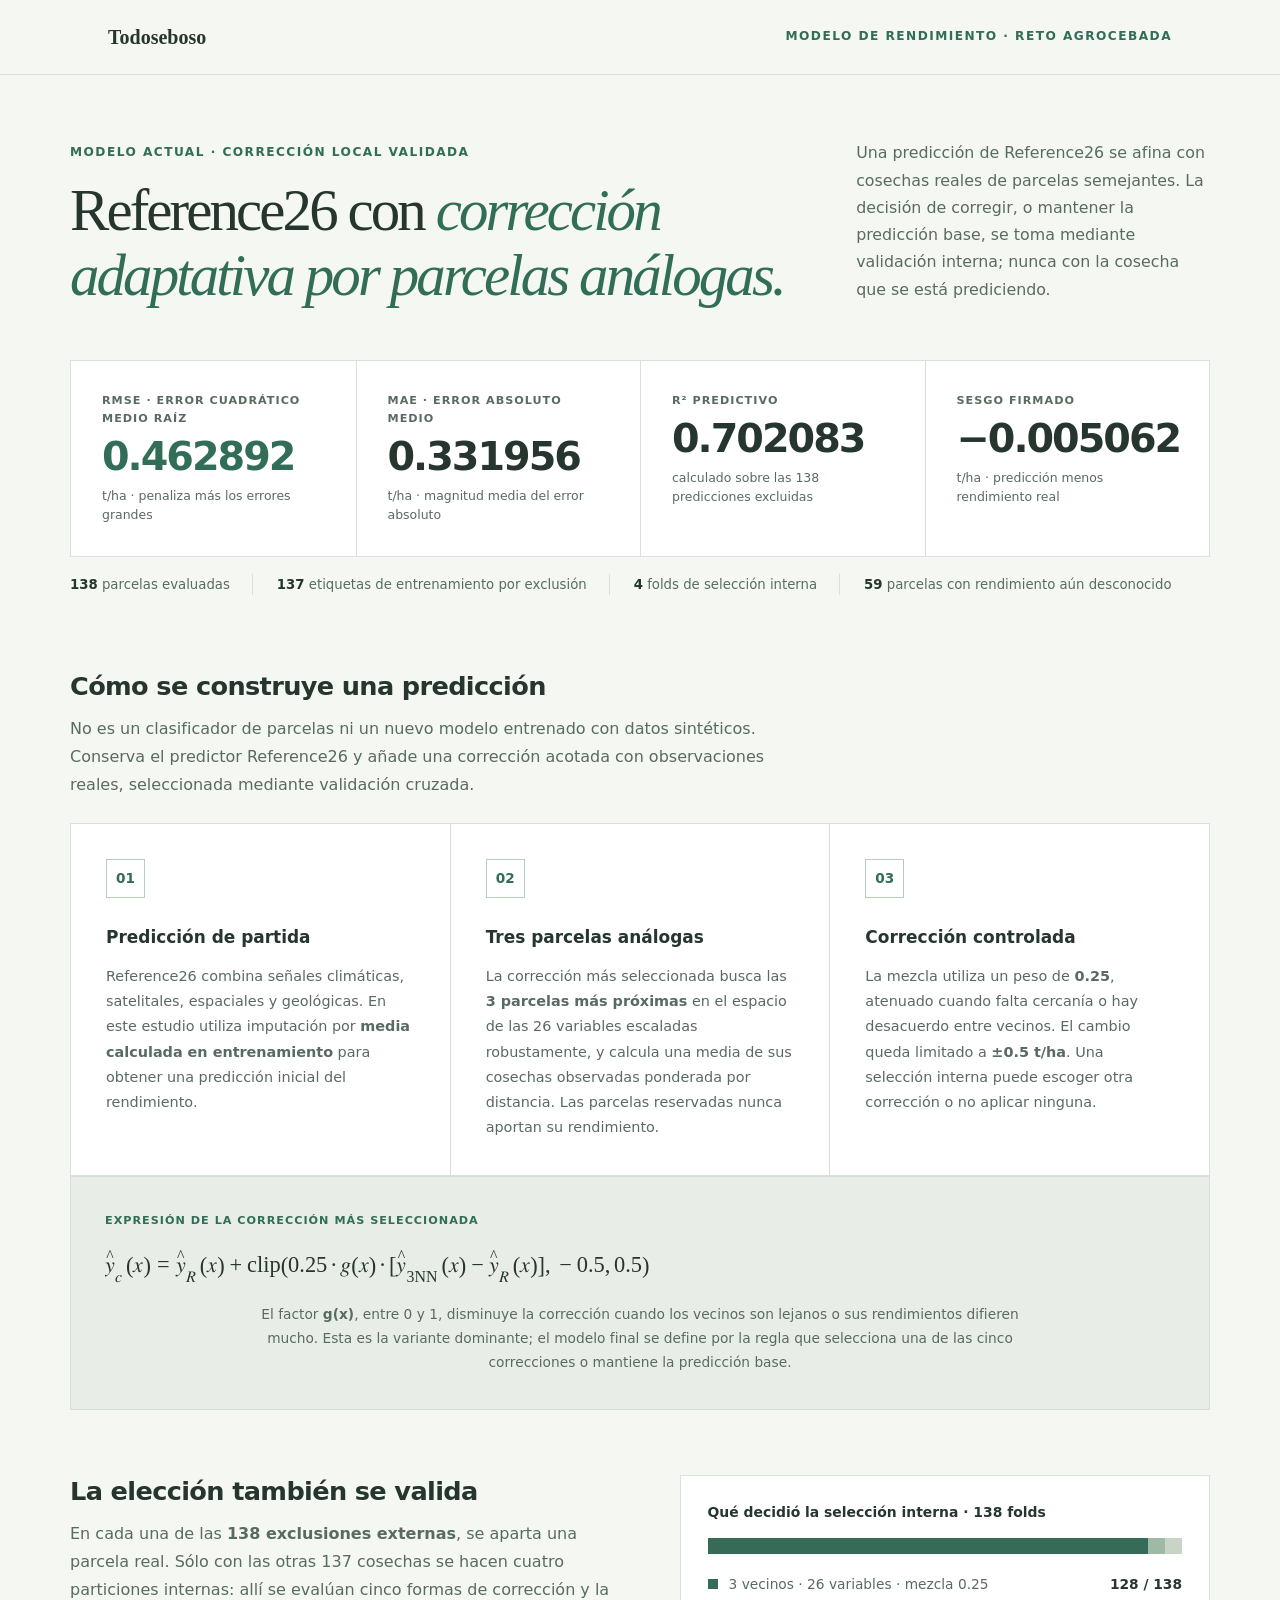
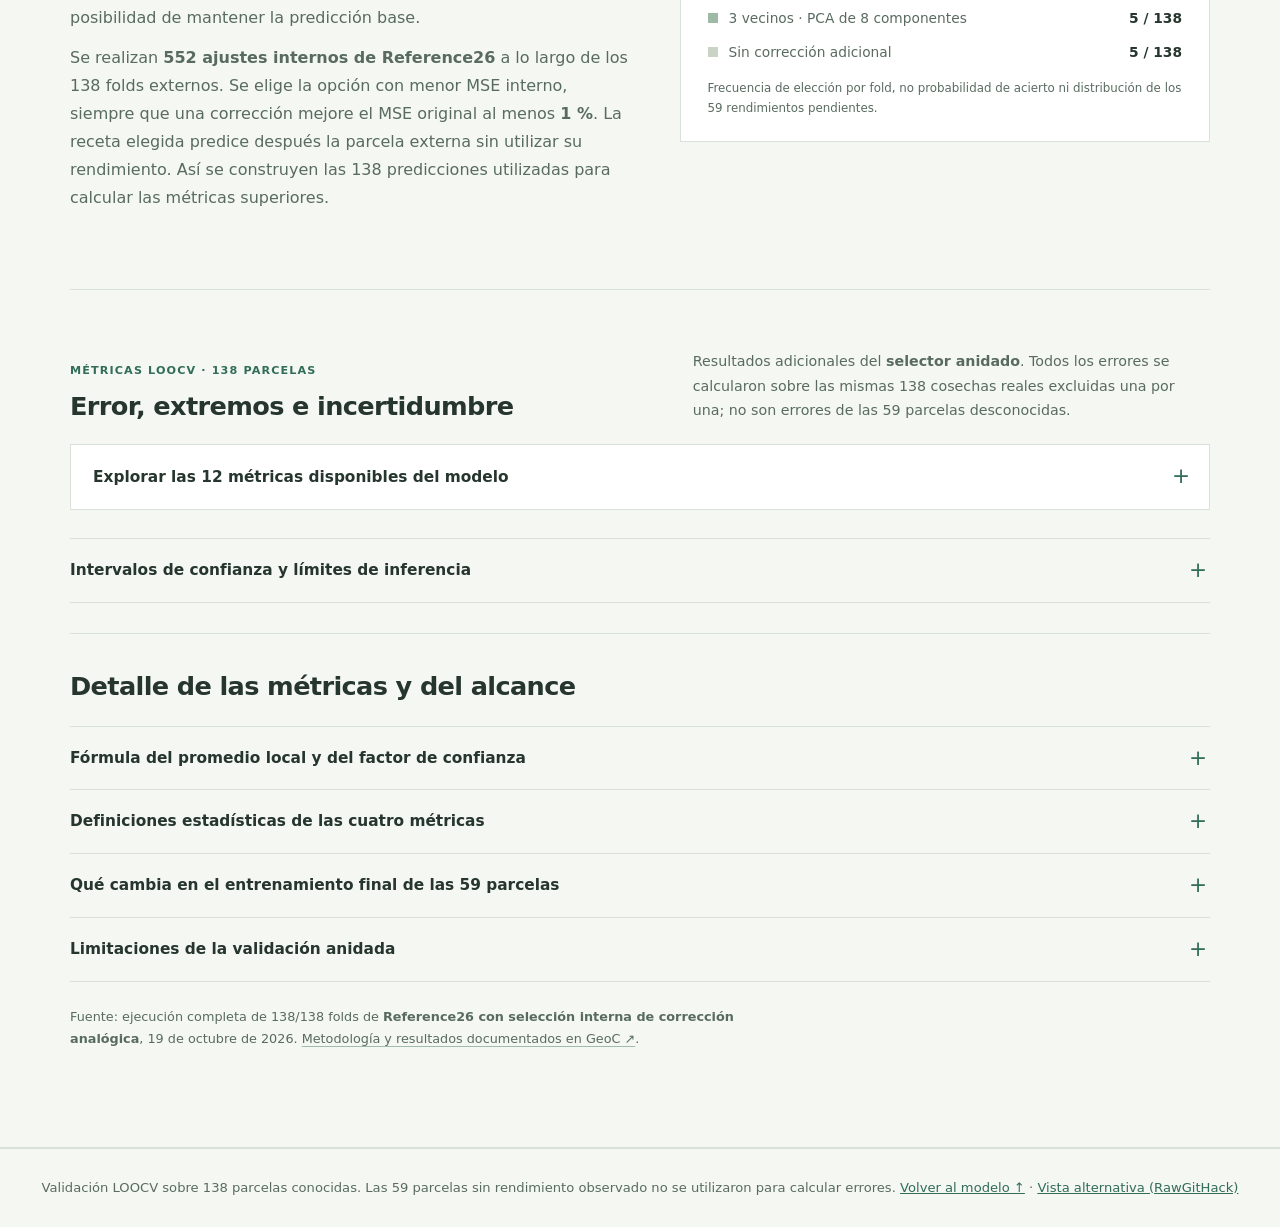
==== commit 0d88117a: "Publish resilient CSS-inline model page with RawGitHack fallback link" ====
--- a/site/modelo-corregido.html
+++ b/site/modelo-corregido.html
@@ -7,11 +7,444 @@
 <meta name="description" content="Modelo de predicción de rendimiento de cebada con corrección adaptativa por parcelas análogas: metodología, validación LOOCV y métricas estadísticas.">
 <title>Modelo de rendimiento de cebada · Todoseboso</title>
 <link rel="icon" href="./favicon.svg" type="image/svg+xml">
-<link rel="stylesheet" href="./styles.css">
-<link rel="stylesheet" href="./reference26_analog_cv.css">
-<link rel="stylesheet" href="./reference26_selected_audit.css">
-<script src="./reference26_selected_audit.js" defer></script>
+
 <style>
+/* Self-contained static publication: works without CDN, JS or stylesheet requests. */
+:root{--serif:Georgia,"Times New Roman",serif;--a-ink:#26352e;--a-muted:#596b60}
+*,*::before,*::after{box-sizing:border-box}
+html{scroll-behavior:smooth}
+body{font-family:system-ui,-apple-system,"Segoe UI",Arial,sans-serif;font-size:16px;line-height:1.62}
+.shell{width:min(calc(100% - 44px),1140px);margin-inline:auto}
+.section{padding:72px 0}
+.section p{line-height:1.72}
+.eyebrow{font-size:.76rem;font-weight:750;letter-spacing:.1em}
+a{color:inherit}
+:focus-visible{outline:3px solid #9a7342;outline-offset:4px}
+/* Standalone editorial chapter: Reference26 plus training-fold-selected analog correction.
+   Scoped styles intentionally do not alter earlier site analyses. */
+.reference26-analog-story {
+  --a-ink: #26352e;
+  --a-muted: #596b60;
+  --a-line: #d8e2d9;
+  --a-accent: #316d57;
+  background: #f4f7f2;
+  border-block: 1px solid var(--a-line);
+  padding: clamp(64px, 7.5vw, 110px) 0;
+}
+.reference26-analog-story .shell { max-width: 1140px; }
+.reference26-analog-story .r26a-head {
+  display: grid;
+  grid-template-columns: minmax(0, 1.35fr) minmax(250px, .65fr);
+  align-items: end;
+  gap: clamp(20px, 4vw, 64px);
+  margin-bottom: clamp(32px, 4vw, 54px);
+}
+.reference26-analog-story .r26a-head .eyebrow {
+  color: var(--a-accent);
+  margin: 0 0 16px;
+  letter-spacing: .12em;
+}
+.reference26-analog-story h2 {
+  font-family: var(--serif, Georgia, serif);
+  font-weight: 480;
+  font-size: clamp(2.35rem, 4.6vw, 4.4rem);
+  line-height: 1.1;
+  letter-spacing: -.049em;
+  margin: 0;
+  color: var(--a-ink);
+}
+.reference26-analog-story h2 em { color: var(--a-accent); font-weight: 400; }
+.reference26-analog-story .r26a-intro {
+  line-height: 1.72;
+  max-width: 37ch;
+  color: var(--a-muted);
+  font-size: .99rem;
+  margin: 0 0 6px;
+}
+.reference26-analog-story .r26a-statboard {
+  display: grid;
+  grid-template-columns: repeat(4, minmax(0, 1fr));
+  border: 1px solid var(--a-line);
+  background: #fff;
+  margin-bottom: 17px;
+}
+.reference26-analog-story .r26a-stat {
+  display: flex;
+  flex-direction: column;
+  min-width: 0;
+  padding: clamp(19px, 2.7vw, 31px);
+  gap: 7px;
+}
+.reference26-analog-story .r26a-stat + .r26a-stat { border-left: 1px solid var(--a-line); }
+.reference26-analog-story .r26a-stat .r26a-label {
+  font-size: .7rem; text-transform: uppercase; letter-spacing: .09em;
+  color: var(--a-muted); font-weight: 680;
+}
+.reference26-analog-story .r26a-stat strong {
+  font-weight: 580; font-size: clamp(1.6rem, 3.1vw, 2.65rem);
+  letter-spacing: -.05em; line-height: 1.1; color: var(--a-ink);
+  font-variant-numeric: tabular-nums;
+}
+.reference26-analog-story .r26a-stat:first-child strong { color: var(--a-accent); }
+.reference26-analog-story .r26a-stat small { color: var(--a-muted); font-size: .78rem; line-height: 1.55; }
+.reference26-analog-story .r26a-cvline {
+  display: flex; align-items: center; gap: 12px 24px;
+  flex-wrap: wrap; color: var(--a-muted); font-size: .83rem;
+  margin: 14px 0 clamp(48px, 6vw, 75px);
+}
+.reference26-analog-story .r26a-cvline span { padding-right: 22px; border-right: 1px solid var(--a-line); }
+.reference26-analog-story .r26a-cvline span:last-child { border-right: 0; }
+.reference26-analog-story .r26a-cvline strong { color: var(--a-ink); font-variant-numeric: tabular-nums; }
+.reference26-analog-story h3 {
+  font-size: clamp(1.25rem, 2vw, 1.7rem); line-height: 1.26; font-weight: 570;
+  letter-spacing: -.025em; margin: 0 0 13px;
+}
+.reference26-analog-story .r26a-section-intro {
+  max-width: 72ch; color: var(--a-muted); line-height: 1.73; margin: 0 0 25px;
+}
+.reference26-analog-story .r26a-steps {
+  display: grid; grid-template-columns: repeat(3, minmax(0, 1fr));
+  gap: 1px; background: var(--a-line); border: 1px solid var(--a-line);
+}
+.reference26-analog-story .r26a-step {
+  background: #fff; padding: clamp(23px, 3vw, 35px);
+  min-width: 0;
+}
+.reference26-analog-story .r26a-step-index {
+  display: block; width: 39px; height: 39px; border: 1px solid #b8cbbd;
+  color: var(--a-accent); font-size: .85rem; font-weight: 700;
+  line-height: 37px; text-align: center; margin-bottom: 26px;
+}
+.reference26-analog-story .r26a-step h4 {
+  margin: 0 0 12px; font-size: 1.06rem; font-weight: 630; color: var(--a-ink);
+}
+.reference26-analog-story .r26a-step p { margin: 0; color: var(--a-muted); font-size: .9rem; line-height: 1.75; }
+.reference26-analog-story .r26a-equation {
+  margin: 0; background: #e8eee7; border: 1px solid #d5e0d5;
+  padding: clamp(23px, 3vw, 34px); color: var(--a-ink);
+}
+.reference26-analog-story .r26a-equation .r26a-equation-label {
+  margin: 0 0 10px; color: var(--a-accent); text-transform: uppercase;
+  font-size: .7rem; font-weight: 730; letter-spacing: .09em;
+}
+.reference26-analog-story .r26a-equation math {
+  display: block; overflow-x: auto; max-width: 100%; font-size: clamp(1rem, 2vw, 1.4rem);
+  padding: 8px 0; text-align: center;
+}
+.reference26-analog-story .r26a-equation figcaption {
+  color: var(--a-muted); font-size: .86rem; line-height: 1.74;
+  margin: 13px auto 0; max-width: 88ch; text-align: center;
+}
+.reference26-analog-story .r26a-validation {
+  display: grid; grid-template-columns: 1fr minmax(280px, .95fr);
+  gap: clamp(26px, 4vw, 64px);
+  align-items: start; padding: clamp(38px, 5.5vw, 65px) 0;
+  border-bottom: 1px solid var(--a-line);
+}
+.reference26-analog-story .r26a-validation p { color: var(--a-muted); line-height: 1.75; margin: 0 0 12px; }
+.reference26-analog-story .r26a-choices { background: #fff; border: 1px solid var(--a-line); padding: 25px 27px 23px; margin: 0; }
+.reference26-analog-story .r26a-choices h4 { margin: 0 0 15px; font-size: .87rem; font-weight: 660; }
+.reference26-analog-story .r26a-distribution {
+  display: flex; height: 16px; overflow: hidden; background: #e5ebe4; margin-bottom: 21px;
+}
+.reference26-analog-story .r26a-distribution .primary { width: 92.75362319%; background: #356b57; }
+.reference26-analog-story .r26a-distribution .secondary { width: 3.6231884%; background: #9fb9a7; }
+.reference26-analog-story .r26a-distribution .fallback { width: 3.62318841%; background: #c9d4c7; }
+.reference26-analog-story .r26a-choice {
+  display: grid; grid-template-columns: 10px minmax(0,1fr) auto;
+  gap: 11px; align-items: start; margin-top: 14px;
+  font-size: .86rem; line-height: 1.45; color: var(--a-muted);
+}
+.reference26-analog-story .r26a-choice b { color: var(--a-ink); font-variant-numeric: tabular-nums; white-space: nowrap; }
+.reference26-analog-story .r26a-swatch { display: block; height: 10px; margin-top: 4px; }
+.reference26-analog-story .r26a-swatch.primary { background: #356b57; }
+.reference26-analog-story .r26a-swatch.secondary { background: #9fb9a7; }
+.reference26-analog-story .r26a-swatch.fallback { background: #c9d4c7; }
+.reference26-analog-story .r26a-choices figcaption {
+  font-size: .74rem; color: var(--a-muted); margin-top: 16px; line-height: 1.65;
+}
+.reference26-analog-story .r26a-more { padding-top: 36px; }
+.reference26-analog-story .r26a-more > h3 { margin-bottom: 23px; }
+.reference26-analog-story .r26a-detail {
+  border-top: 1px solid var(--a-line); padding: 0;
+}
+.reference26-analog-story .r26a-detail:last-of-type { border-bottom: 1px solid var(--a-line); }
+.reference26-analog-story .r26a-detail summary {
+  list-style: none; padding: 19px 32px 19px 0; color: var(--a-ink);
+  font-size: .96rem; font-weight: 630; cursor: pointer; position: relative;
+}
+.reference26-analog-story .r26a-detail summary::-webkit-details-marker { display: none; }
+.reference26-analog-story .r26a-detail summary::after {
+  content: "+"; position: absolute; right: 3px; top: 14px; font-size: 1.35rem;
+  font-weight: 350; color: var(--a-accent);
+}
+.reference26-analog-story .r26a-detail[open] summary::after { content: "−"; }
+.reference26-analog-story .r26a-detail p { color: var(--a-muted); max-width: 90ch; margin: 0 0 19px; font-size: .9rem; line-height: 1.8; }
+.reference26-analog-story .r26a-detail code { overflow-wrap: anywhere; }
+.reference26-analog-story .r26a-foot {
+  font-size: .8rem; line-height: 1.75; max-width: 90ch;
+  color: var(--a-muted); margin: 24px 0 0;
+}
+.reference26-analog-story a { text-decoration: underline; text-underline-offset: 3px; text-decoration-color: #9ebcaa; }
+.reference26-analog-story a:hover { color: var(--a-accent); }
+@media (max-width: 840px) {
+  .reference26-analog-story .r26a-head,
+  .reference26-analog-story .r26a-validation { grid-template-columns: 1fr; }
+  .reference26-analog-story .r26a-head { align-items: start; }
+  .reference26-analog-story .r26a-intro { max-width: 68ch; }
+  .reference26-analog-story .r26a-statboard { grid-template-columns: repeat(2, minmax(0, 1fr)); }
+  .reference26-analog-story .r26a-stat:nth-child(3) { border-left: 0; }
+  .reference26-analog-story .r26a-stat:nth-child(n+3) { border-top: 1px solid var(--a-line); }
+}
+@media (max-width: 620px) {
+  .reference26-analog-story .r26a-steps { grid-template-columns: 1fr; }
+  .reference26-analog-story .r26a-step-index { margin-bottom: 12px; }
+  .reference26-analog-story .r26a-stat { padding: 17px 15px; }
+  .reference26-analog-story .r26a-stat strong { font-size: 1.75rem; }
+  .reference26-analog-story .r26a-cvline span { border-right: 0; padding-right: 5px; }
+  .reference26-analog-story .r26a-choices { padding: 20px; }
+  .reference26-analog-story .r26a-equation math { font-size: 1rem; }
+}
+@media (prefers-reduced-motion: reduce) {
+  .reference26-analog-story *, .reference26-analog-story *::before,
+  .reference26-analog-story *::after { transition: none!important; animation: none!important; }
+}
+
+
+/* Verified 138-LOOCV aggregate diagnostics: collapsible details and paired CI. */
+.reference26-analog-story .r26a-extended {
+  padding: clamp(35px, 5vw, 59px) 0 0;
+  border-bottom: 1px solid var(--a-line);
+}
+.reference26-analog-story .r26a-extended-heading {
+  display: grid;
+  grid-template-columns: minmax(0, 1fr) minmax(280px, .9fr);
+  align-items: end;
+  gap: 22px 48px;
+  margin-bottom: 21px;
+}
+.reference26-analog-story .r26a-extended-heading .r26a-equation-label {
+  margin: 0 0 10px;
+  font-size: .7rem;
+  font-weight: 730;
+  letter-spacing: .1em;
+  color: var(--a-accent);
+}
+.reference26-analog-story .r26a-extended-heading h3 { margin-bottom: 0; }
+.reference26-analog-story .r26a-extended-heading p:last-child {
+  max-width: 55ch;
+  color: var(--a-muted);
+  line-height: 1.72;
+  font-size: .89rem;
+  margin: 0;
+}
+.reference26-analog-story .r26a-metric-detail {
+  background: #fff;
+  border: 1px solid var(--a-line);
+  margin: 0 0 28px;
+}
+.reference26-analog-story .r26a-metric-detail summary {
+  padding: 20px 45px 20px 22px;
+}
+.reference26-analog-story .r26a-metric-detail summary::after {
+  right: 19px;
+}
+.reference26-analog-story .r26a-metric-grid {
+  display: grid;
+  grid-template-columns: repeat(2, minmax(0, 1fr));
+  gap: clamp(20px, 3vw, 35px);
+  padding: 0 22px 13px;
+}
+.reference26-analog-story .r26a-metric-group { min-width: 0; }
+.reference26-analog-story .r26a-metric-group h4 {
+  color: var(--a-ink);
+  font-size: .87rem;
+  letter-spacing: .01em;
+  font-weight: 680;
+  margin: 0 0 12px;
+}
+.reference26-analog-story .r26a-metric-table {
+  width: 100%;
+  border-collapse: collapse;
+  color: var(--a-muted);
+  font-size: .82rem;
+  line-height: 1.55;
+}
+.reference26-analog-story .r26a-metric-table caption {
+  position: absolute;
+  width: 1px;
+  height: 1px;
+  padding: 0;
+  margin: -1px;
+  overflow: hidden;
+  clip-path: inset(50%);
+  white-space: nowrap;
+}
+.reference26-analog-story .r26a-metric-table th,
+.reference26-analog-story .r26a-metric-table td {
+  padding: 11px 6px;
+  border-bottom: 1px solid #e9eee8;
+  text-align: left;
+}
+.reference26-analog-story .r26a-metric-table thead th {
+  font-size: .7rem;
+  font-weight: 680;
+  color: var(--a-muted);
+}
+.reference26-analog-story .r26a-metric-table tbody th {
+  color: var(--a-ink);
+  font-weight: 470;
+}
+.reference26-analog-story .r26a-metric-table td {
+  text-align: right;
+  white-space: nowrap;
+  color: var(--a-ink);
+  font-weight: 620;
+  font-variant-numeric: tabular-nums;
+}
+.reference26-analog-story .r26a-metric-detail .r26a-metric-note {
+  padding: 0 22px 18px;
+  margin: 0;
+  max-width: 100ch;
+  font-size: .79rem;
+  line-height: 1.75;
+}
+.reference26-analog-story .r26a-ci {
+  background: #e9f0e8;
+  border: 1px solid #d5e0d5;
+  padding: clamp(21px, 3vw, 33px);
+  color: var(--a-ink);
+  margin-bottom: 20px;
+}
+.reference26-analog-story .r26a-ci-header {
+  display: flex;
+  align-items: start;
+  justify-content: space-between;
+  gap: 20px;
+  flex-wrap: wrap;
+}
+.reference26-analog-story .r26a-ci-header h4 {
+  color: var(--a-ink);
+  font-size: clamp(1rem, 2vw, 1.24rem);
+  margin: 0 0 9px;
+  line-height: 1.34;
+}
+.reference26-analog-story .r26a-ci-header p {
+  font-size: .84rem;
+  line-height: 1.7;
+  color: var(--a-muted);
+  max-width: 63ch;
+  margin: 0;
+}
+.reference26-analog-story .r26a-ci-estimate {
+  display: flex;
+  flex-direction: column;
+  gap: 2px;
+}
+.reference26-analog-story .r26a-ci-estimate small {
+  color: var(--a-muted);
+  font-size: .7rem;
+  text-transform: uppercase;
+  letter-spacing: .06em;
+}
+.reference26-analog-story .r26a-ci-estimate strong {
+  color: var(--a-accent);
+  font-size: 1.65rem;
+  font-weight: 600;
+  font-variant-numeric: tabular-nums;
+  white-space: nowrap;
+}
+.reference26-analog-story .r26a-ci-estimate strong span {
+  font-size: .9rem;
+  font-weight: 400;
+}
+.reference26-analog-story .r26a-ci-plot { margin: 26px 6px 19px; }
+.reference26-analog-story .r26a-ci-track {
+  position: relative;
+  background: #c7d5c9;
+  border-radius: 10px;
+  height: 3px;
+  margin: 22px 3px 15px;
+}
+.reference26-analog-story .r26a-ci-band {
+  position: absolute;
+  left: 6.66%;
+  width: 81.07%;
+  top: -4px;
+  height: 11px;
+  background: #87ab98;
+  border-radius: 3px;
+}
+.reference26-analog-story .r26a-ci-zero {
+  position: absolute;
+  left: 85.71%;
+  top: -15px;
+  width: 2px;
+  height: 33px;
+  background: #65736a;
+  z-index: 1;
+}
+.reference26-analog-story .r26a-ci-point {
+  position: absolute;
+  left: 48.24%;
+  top: -8px;
+  width: 19px;
+  height: 19px;
+  background: #2e7058;
+  border: 3px solid #f0f5ef;
+  border-radius: 50%;
+  transform: translateX(-50%);
+  box-shadow: 0 0 0 1px #2e7058;
+  z-index: 2;
+}
+.reference26-analog-story .r26a-ci-scale {
+  display: flex;
+  justify-content: space-between;
+  font-variant-numeric: tabular-nums;
+  color: var(--a-muted);
+  font-size: .76rem;
+}
+.reference26-analog-story .r26a-ci-scale span:nth-child(2) {
+  margin-left: auto;
+  margin-right: 14.29%;
+}
+.reference26-analog-story .r26a-ci-interval {
+  border-top: 1px solid #d4e0d4;
+  padding-top: 14px;
+  display: flex;
+  justify-content: space-between;
+  flex-wrap: wrap;
+  gap: 7px 24px;
+  font-size: .89rem;
+  color: var(--a-muted);
+}
+.reference26-analog-story .r26a-ci-interval strong {
+  color: var(--a-ink);
+  font-variant-numeric: tabular-nums;
+  white-space: nowrap;
+}
+.reference26-analog-story .r26a-ci-caveat {
+  font-size: .82rem;
+  line-height: 1.73;
+  color: var(--a-muted);
+  margin: 19px 0 0;
+}
+.reference26-analog-story .r26a-inference-detail { margin: 0 0 30px; }
+@media (max-width: 800px) {
+  .reference26-analog-story .r26a-extended-heading,
+  .reference26-analog-story .r26a-metric-grid {
+    grid-template-columns: 1fr;
+  }
+  .reference26-analog-story .r26a-metric-grid { gap: 25px; }
+  .reference26-analog-story .r26a-metric-table {
+    font-size: .83rem;
+  }
+}
+@media (max-width: 440px) {
+  .reference26-analog-story .r26a-metric-table td { white-space: normal; }
+  .reference26-analog-story .r26a-ci-estimate strong { font-size: 1.34rem; }
+}
+
 html{scroll-behavior:smooth}
 body{margin:0;background:#f4f7f2;color:#26352e}
 .tsb-model-header{background:#f4f7f2;border-bottom:1px solid #d8e2d9}
@@ -26,131 +459,11 @@
 <body>
 <header class="tsb-model-header">
   <div class="tsb-model-header-inner">
-    <a class="tsb-model-brand" href="./index.html">Todoseboso</a>
-    <span class="tsb-model-tag">Modelo de rendimiento · <a href="#auditoria-modelo-final">Auditoría estadística</a></span>
+    <span class="tsb-model-brand">Todoseboso</span>
+    <span class="tsb-model-tag">Modelo de rendimiento · Reto AgroCebada</span>
   </div>
 </header>
 <main>
-
-<section class="tsb-stat-audit" id="auditoria-modelo-final" aria-labelledby="tsb-audit-title">
-  <div class="tsb-audit-shell">
-    <header class="tsb-audit-hero">
-      <div>
-        <p class="tsb-audit-kicker">ANÁLISIS ESTADÍSTICO · MODELO FINAL SELECCIONADO</p>
-        <h1 id="tsb-audit-title">¿Qué tan bien predice el <em>modelo corregido?</em></h1>
-      </div>
-      <p class="tsb-audit-subtitle">Una auditoría separada del predictor final de cebada: magnitud del error, dependencia espacial, parámetros de corrección y límites de la validación. Basada en 138 exclusiones LOOCV auténticas, no en las 59 cosechas desconocidas.</p>
-    </header>
-
-    <div class="tsb-audit-summary" aria-label="Indicadores del modelo final corregido, seleccionado tras búsqueda histórica">
-      <div class="tsb-audit-metric"><span class="tsb-audit-metric-label">RMSE del modelo final</span><strong class="tsb-audit-metric-number" data-audit-stat="rmse">0.462418</strong><small>t/ha · 138 predicciones LOOCV</small></div>
-      <div class="tsb-audit-metric"><span class="tsb-audit-metric-label">R² predictivo</span><strong class="tsb-audit-metric-number" data-audit-stat="r2">0.702693</strong><small>1 − SSE/TSS · no ajustado</small></div>
-      <div class="tsb-audit-metric"><span class="tsb-audit-metric-label">MAE</span><strong class="tsb-audit-metric-number" data-audit-stat="mae">0.332019</strong><small>t/ha · error absoluto promedio</small></div>
-      <div class="tsb-audit-metric"><span class="tsb-audit-metric-label">Diferencia de RMSE</span><strong class="tsb-audit-metric-number" data-audit-stat="delta">−1.22 %</strong><small>frente a Reference26 sin corrección; comparación exploratoria</small></div>
-    </div>
-    <p class="tsb-audit-disclosure"><span><strong>138</strong> etiquetas evaluadas</span><span><strong>137</strong> cosechas para entrenar cada fold</span><span><strong>59</strong> rendimientos ocultos</span><span>Datos del <strong>19 octubre 2026</strong></span></p>
-    <p class="tsb-audit-warning"><strong>Importante:</strong> la regla final y sus cinco alternativas se eligieron después de estudiar los mismos 138 rendimientos. Aunque la predicción externa excluye cada cosecha evaluada, la mejora de RMSE es <strong>exploratoria y susceptible a sesgo de selección</strong>; no constituye una confirmación independiente.</p>
-
-    <div class="tsb-audit-tabs" role="tablist" aria-label="Secciones de la auditoría del modelo corregido">
-      <button class="tsb-audit-tab" type="button" role="tab" id="tsb-audit-tab-errors" aria-controls="tsb-audit-errors" aria-selected="true" tabindex="0" data-audit-tab="errors">Precisión y extremos</button>
-      <button class="tsb-audit-tab" type="button" role="tab" id="tsb-audit-tab-spatial" aria-controls="tsb-audit-spatial" aria-selected="false" tabindex="-1" data-audit-tab="spatial">Moran I y espacio</button>
-      <button class="tsb-audit-tab" type="button" role="tab" id="tsb-audit-tab-parameters" aria-controls="tsb-audit-parameters" aria-selected="false" tabindex="-1" data-audit-tab="parameters">Parámetros estimados</button>
-      <button class="tsb-audit-tab" type="button" role="tab" id="tsb-audit-tab-limits" aria-controls="tsb-audit-limits" aria-selected="false" tabindex="-1" data-audit-tab="limits">Pruebas y límites</button>
-    </div>
-
-    <section class="tsb-audit-panel" id="tsb-audit-errors" role="tabpanel" aria-labelledby="tsb-audit-tab-errors" data-audit-panel="errors">
-      <h2>Tres protocolos, tres resultados distintos</h2>
-      <p class="tsb-audit-lede">El modelo final usa una corrección fija elegida con las 138 etiquetas. El selector anidado decide una regla diferente en cada exclusión. Ambos se contrastan con las predicciones de Reference26 sin corrección, siempre sobre las mismas 138 parcelas.</p>
-      <div class="tsb-audit-grid">
-        <div class="tsb-audit-paper">
-          <h3>RMSE de validación LOOCV</h3>
-          <div class="tsb-audit-compare-row"><span>Corrección final</span><div class="tsb-audit-track" style="--audit-fill:46.24%;--audit-bar:#2d7057" aria-hidden="true"></div><strong>0.462418</strong></div>
-          <div class="tsb-audit-compare-row"><span>Selector anidado</span><div class="tsb-audit-track" style="--audit-fill:46.29%;--audit-bar:#8eac9b" aria-hidden="true"></div><strong>0.462892</strong></div>
-          <div class="tsb-audit-compare-row"><span>Sin corrección</span><div class="tsb-audit-track" style="--audit-fill:46.81%;--audit-bar:#b7c6b9" aria-hidden="true"></div><strong>0.468138</strong></div>
-          <p>Longitudes proporcionales a RMSE desde cero; valores exactos en t/ha. Menor es mejor.</p>
-        </div>
-        <div class="tsb-audit-paper">
-          <span class="tsb-audit-mini-label">Magnitud de la mejora observada</span>
-          <strong class="tsb-audit-finding">0.005720 t/ha</strong>
-          <p>Menor RMSE del predictor final frente a la referencia sin corrección: reducción relativa de aproximadamente 1.22 %. La ventaja no lleva asociado un intervalo de confianza ajustado por selección con los datos compartidos.</p>
-          <p><strong>El selector anidado no es el modelo fijo final:</strong> su RMSE es 0.462892 t/ha; seleccionó la regla dominante en 128/138 exclusiones.</p>
-        </div>
-      </div>
-      <div class="tsb-audit-table-wrap" style="margin-top:19px">
-        <table class="tsb-audit-table">
-          <caption>LOOCV pareado de 138 cosechas reales, una etiqueta excluida en cada ajuste. Los tres vectores son distintos y comparten casos.</caption>
-          <thead><tr><th scope="col">Predicción</th><th scope="col">RMSE · t/ha</th><th scope="col">MAE · t/ha</th><th scope="col">R²</th><th scope="col">Sesgo · t/ha</th><th scope="col">L∞ · t/ha</th></tr></thead>
-          <tbody>
-            <tr data-audit-primary="true"><th scope="row">Regla final corregida</th><td>0.462418</td><td>0.332019</td><td>0.702693</td><td>−0.004103</td><td>2.115301</td></tr>
-            <tr><th scope="row">Selector anidado por fold</th><td>0.462892</td><td>0.331956</td><td>0.702083</td><td>−0.005062</td><td>2.119565</td></tr>
-            <tr><th scope="row">Reference26 sin corrección</th><td>0.468138</td><td>0.333786</td><td>0.695292</td><td>+0.001466</td><td>2.139958</td></tr>
-          </tbody>
-        </table>
-      </div>
-      <div class="tsb-audit-grid" style="margin-top:19px">
-        <div class="tsb-audit-paper"><h3>La cola de errores no desaparece</h3><p>Para la regla final, el percentil 95 del error absoluto es <strong>0.782014 t/ha</strong> y el error máximo absoluto es <strong>2.115301 t/ha</strong>. En la referencia original, el P95 era 0.779618 t/ha: el modelo final mejora el RMSE global, pero <strong>no todos los cuantiles de error</strong>.</p></div>
-        <div class="tsb-audit-paper"><h3>Medidas adicionales</h3><p>Regla final: L₁ = <strong>45.818556</strong> t/ha, L₂ = <strong>5.432182</strong> t/ha, MSE = <strong>0.213830</strong> (t/ha)², correlación de Pearson = <strong>0.838282</strong> y WAPE = <strong>8.394137 %</strong>.</p><p>El R² ajustado no se calcula: el modelo regularizado y seleccionado no tiene grados de libertad efectivos fijos defendibles.</p></div>
-      </div>
-    </section>
-
-    <section class="tsb-audit-panel" id="tsb-audit-spatial" role="tabpanel" aria-labelledby="tsb-audit-tab-spatial" data-audit-panel="spatial">
-      <h2>¿Queda estructura espacial en los errores?</h2>
-      <p class="tsb-audit-lede">Moran I global sobre residuos firmados (predicción − rendimiento observado), usando k vecinos geográficos, pesos normalizados por fila y 1,999 permutaciones. Los valores negativos sugieren disimilitud local; por sí solos no confirman independencia ni explican su causa.</p>
-      <div class="tsb-audit-k-buttons" role="group" aria-label="Seleccionar número de vecinos geográficos">
-        <button class="tsb-audit-k" type="button" data-audit-k="4" aria-pressed="false">k = 4</button>
-        <button class="tsb-audit-k" type="button" data-audit-k="8" aria-pressed="false">k = 8</button>
-        <button class="tsb-audit-k" type="button" data-audit-k="12" aria-pressed="true">k = 12</button>
-        <button class="tsb-audit-k" type="button" data-audit-k="24" aria-pressed="false">k = 24</button>
-      </div>
-      <div class="tsb-audit-moran-chart">
-        <svg data-audit-moran-svg viewBox="0 0 740 150" role="img" aria-label="Gráfico del índice de Moran de los tres predictores para los vecinos seleccionados"></svg>
-        <p>El punto vertical señala I = 0. La tabla siguiente conserva los valores exactos.</p>
-      </div>
-      <div class="tsb-audit-table-wrap">
-        <table class="tsb-audit-table">
-          <caption>p bilateral por permutaciones, centrado en la media de permutaciones; Holm ajustado sobre todas las pruebas espaciales reportadas.</caption>
-          <thead><tr><th scope="col">Modelo · <span data-audit-k-label>k = 12</span></th><th scope="col">Moran I</th><th scope="col">p bilateral</th><th scope="col">p Holm</th></tr></thead>
-          <tbody data-audit-moran-table>
-            <tr><th scope="row">Regla final corregida</th><td>−0.065733</td><td>0.0470</td><td>1.0000</td></tr>
-            <tr><th scope="row">Selector anidado por fold</th><td>−0.065556</td><td>0.0445</td><td>1.0000</td></tr>
-            <tr><th scope="row">Sin corrección</th><td>−0.062976</td><td>0.0640</td><td>1.0000</td></tr>
-          </tbody>
-        </table>
-      </div>
-      <p class="tsb-audit-warning" style="margin-top:19px"><strong>Interpretación:</strong> para k = 12, las p sin ajustar 0.0470 y 0.0445 parecen pequeñas, pero <strong>ambas pasan a 1.0000 tras Holm</strong>. Ninguna prueba de Moran de residuos firmados evidencia un patrón estadísticamente concluyente después del ajuste. No se demuestra ausencia de dependencia espacial.</p>
-    </section>
-
-    <section class="tsb-audit-panel" id="tsb-audit-parameters" role="tabpanel" aria-labelledby="tsb-audit-tab-parameters" data-audit-panel="parameters">
-      <h2>Qué parámetros gobiernan la corrección</h2>
-      <p class="tsb-audit-lede">La receta fija se seleccionó como <code>analog__robust26__k3__blend0.25__supported</code>. Estos son hiperparámetros del algoritmo, no coeficientes de una regresión lineal con pruebas t clásicas.</p>
-      <div class="tsb-audit-parameter">
-        <div><span>Dimensiones originales</span><strong>26</strong><span>variables escaladas robustamente</span></div>
-        <div><span>Vecinos con rendimiento conocido</span><strong>3</strong><span>media ponderada por distancia inversa</span></div>
-        <div><span>Peso de mezcla</span><strong>0.25</strong><span>atenuado por soporte y desacuerdo</span></div>
-        <div><span>Factor medio de soporte</span><strong>0.501344</strong><span>mediana 0.524740 entre los 138 folds</span></div>
-        <div><span>Mayor cambio absoluto aplicado</span><strong>0.108689</strong><span>t/ha sobre 138 validaciones</span></div>
-        <div><span>Correcciones limitadas por el tope</span><strong>0 / 138</strong><span>máximo permitido ±0.5 t/ha</span></div>
-      </div>
-      <div class="tsb-audit-formula" aria-label="Fórmula de corrección del modelo">
-        ŷ final(x) = ŷ Reference26(x) + clip[0.25 · g(x) · (ŷ 3 vecinos(x) − ŷ Reference26(x)), −0.5, +0.5]
-      </div>
-      <p class="tsb-audit-lede" style="margin-top:17px">El factor <strong>g(x)</strong> disminuye con la distancia al vecino más cercano y la dispersión entre los tres rendimientos de referencia. Su valor medio fue 0.501344. El cambio firmado medio fue <strong>−0.005569 t/ha</strong>, no un desplazamiento común a todas las parcelas. No se estima aquí un p-valor para el coeficiente 0.25.</p>
-    </section>
-
-    <section class="tsb-audit-panel" id="tsb-audit-limits" role="tabpanel" aria-labelledby="tsb-audit-tab-limits" data-audit-panel="limits">
-      <h2>Qué demuestran —y qué no— estas pruebas</h2>
-      <p class="tsb-audit-lede">El procedimiento completo calculó también diagnósticos de normalidad, heterocedasticidad, pérdidas pareadas, intervalos por bloques y semivariogramas; el extracto compartido incluye las métricas generales y Moran I, pero no sus tablas numéricas completas.</p>
-      <div class="tsb-audit-grid">
-        <div class="tsb-audit-paper"><h3>Confirmado por los números</h3><p>La regla corregida presenta RMSE 0.462418 y R² 0.702693 sobre las 138 etiquetas observadas. En el selector anidado, esa variante fue elegida en <strong>128 de 138</strong> exclusiones; 5 escogieron PCA8 y 5 mantuvieron la referencia sin corrección.</p><p>Para Moran I de residuos firmados, <strong>ningún p-valor ajustado por Holm es inferior a 0.05</strong> entre los cuatro tamaños de vecindario comunicados.</p></div>
-        <div class="tsb-audit-paper"><h3>No disponible en el extracto</h3><p>No se proporcionaron límites numéricos de intervalos bootstrap espaciales, intervalos de confianza del RMSE absoluto, ni los resultados completos de Shapiro, Anderson, Breusch–Pagan y pruebas pareadas.</p><p>Por tanto no se muestran intervalos ni significancias inventadas, y ninguna cifra corresponde al error observado de las 59 cosechas desconocidas.</p></div>
-        <div class="tsb-audit-paper"><h3>Sesgo de selección</h3><p>La prueba por exclusión preserva la separación de la etiqueta individual; sin embargo, la familia de cinco reglas ya había sido seleccionada tras examinar estos mismos 138 rendimientos. El RMSE de la regla final fija no es validación independiente de toda la búsqueda.</p></div>
-        <div class="tsb-audit-paper"><h3>Alcance de los parámetros</h3><p>La pendiente y el intercepto de una regresión diagnóstica entre rendimiento observado y estimado no son parámetros del predictor original. Sin sus resultados numéricos no se inventan errores estándar ni intervalos HC3. Tampoco se informa R² ajustado para este modelo adaptativo.</p></div>
-      </div>
-    </section>
-    <p class="tsb-audit-source">Fuente: salida real de <a href="https://github.com/heri-espino/GeoC/blob/analysis/selected-analog-spatial-inference-20261019/tools/report_reference26_top5_statistics.py" target="_blank" rel="noopener noreferrer">auditoría estadística de GeoC ↗</a>, 19 de octubre de 2026. Los valores exactos se conservan en el <a href="./data/reference26_selected_statistical_audit.json">JSON público de agregados</a>; no se publican identificadores, coordenadas ni errores individuales. <a href="#reference26-analog-cv">Ver abajo la explicación de la selección anidada.</a></p>
-  </div>
-</section>
-
 <section class="section reference26-analog-story" id="reference26-analog-cv" aria-labelledby="r26a-title">
   <div class="shell">
     <header class="r26a-head">
@@ -321,6 +634,6 @@
 </section>
 </main>
 <footer class="tsb-model-footer">Validación LOOCV sobre 138 parcelas conocidas. Las 59 parcelas sin rendimiento observado no se utilizaron para calcular errores.
-<a href="#r26a-title">Volver al modelo ↑</a></footer>
+<a href="#r26a-title">Volver al modelo ↑</a> · <a href="https://raw.githack.com/heri-espino/todoseboso/main/site/modelo-corregido.html" target="_blank" rel="noopener noreferrer">Vista alternativa (RawGitHack)</a></footer>
 </body>
 </html>
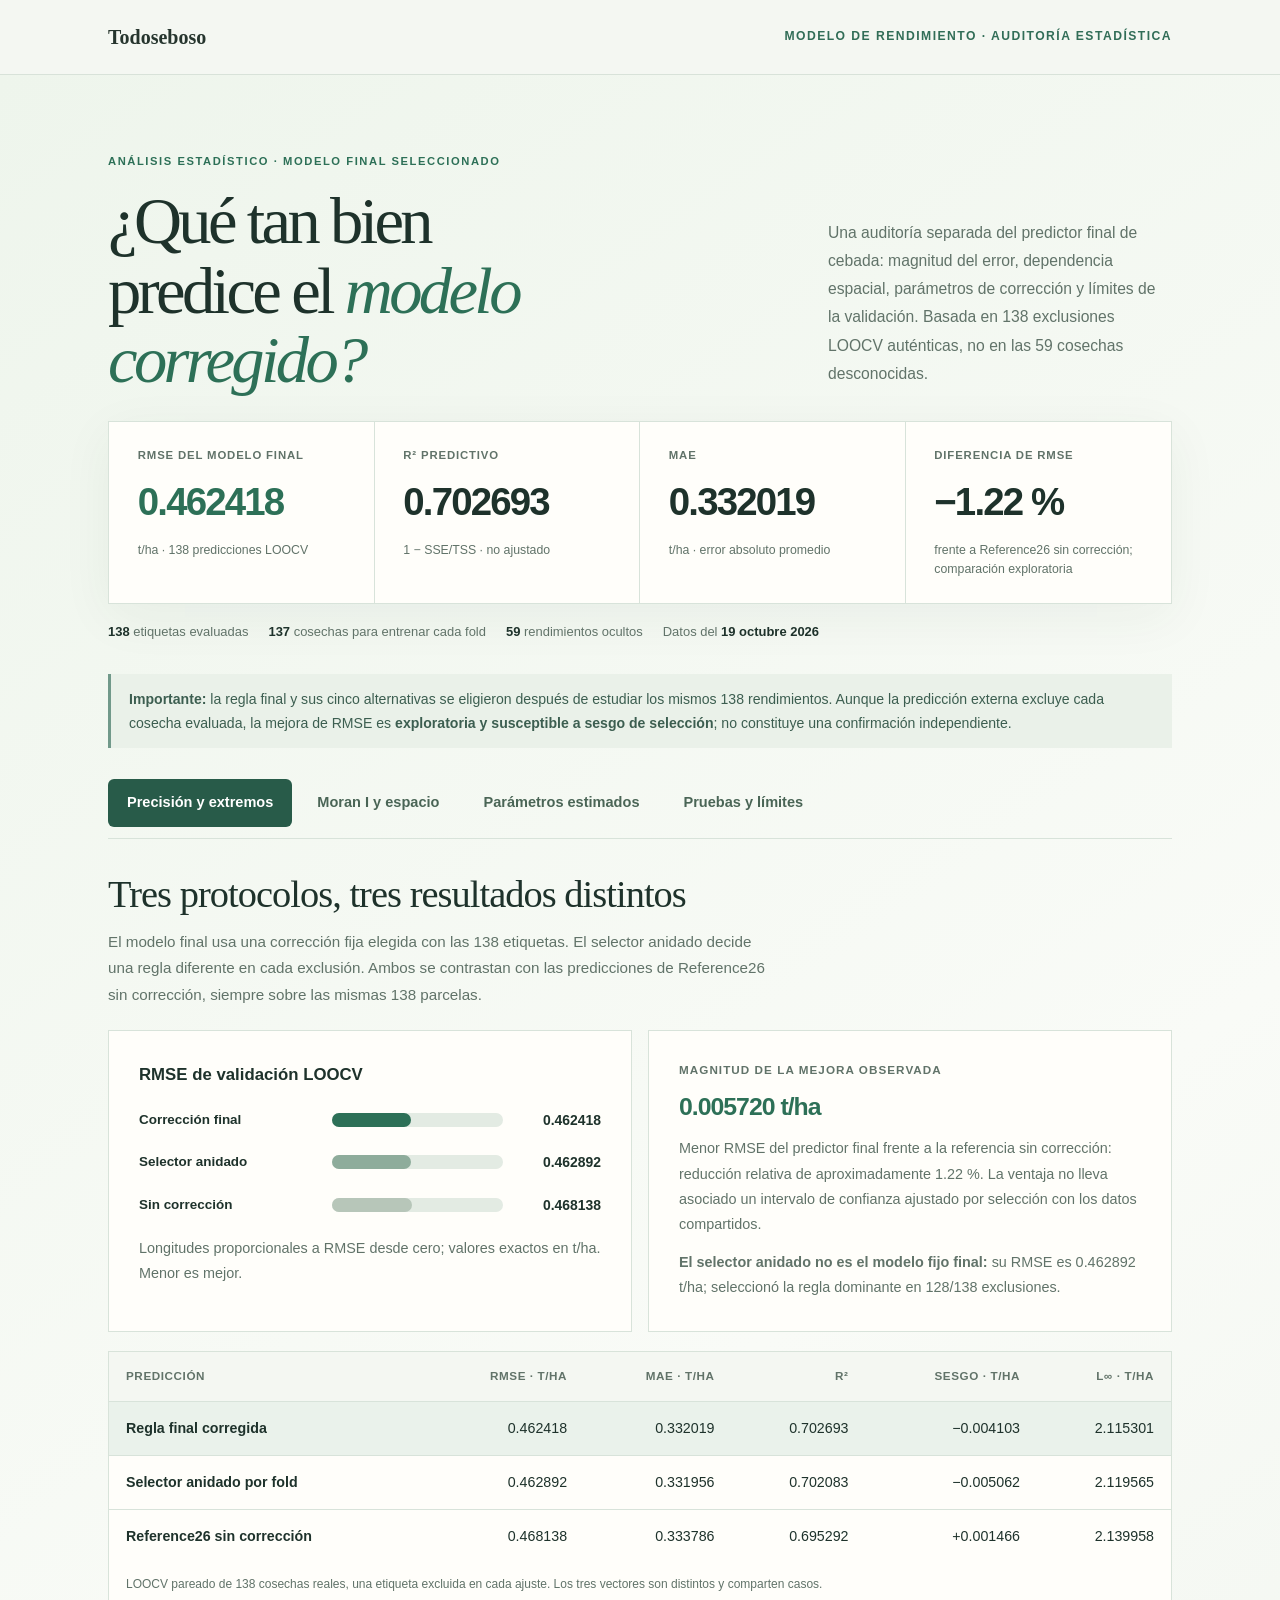
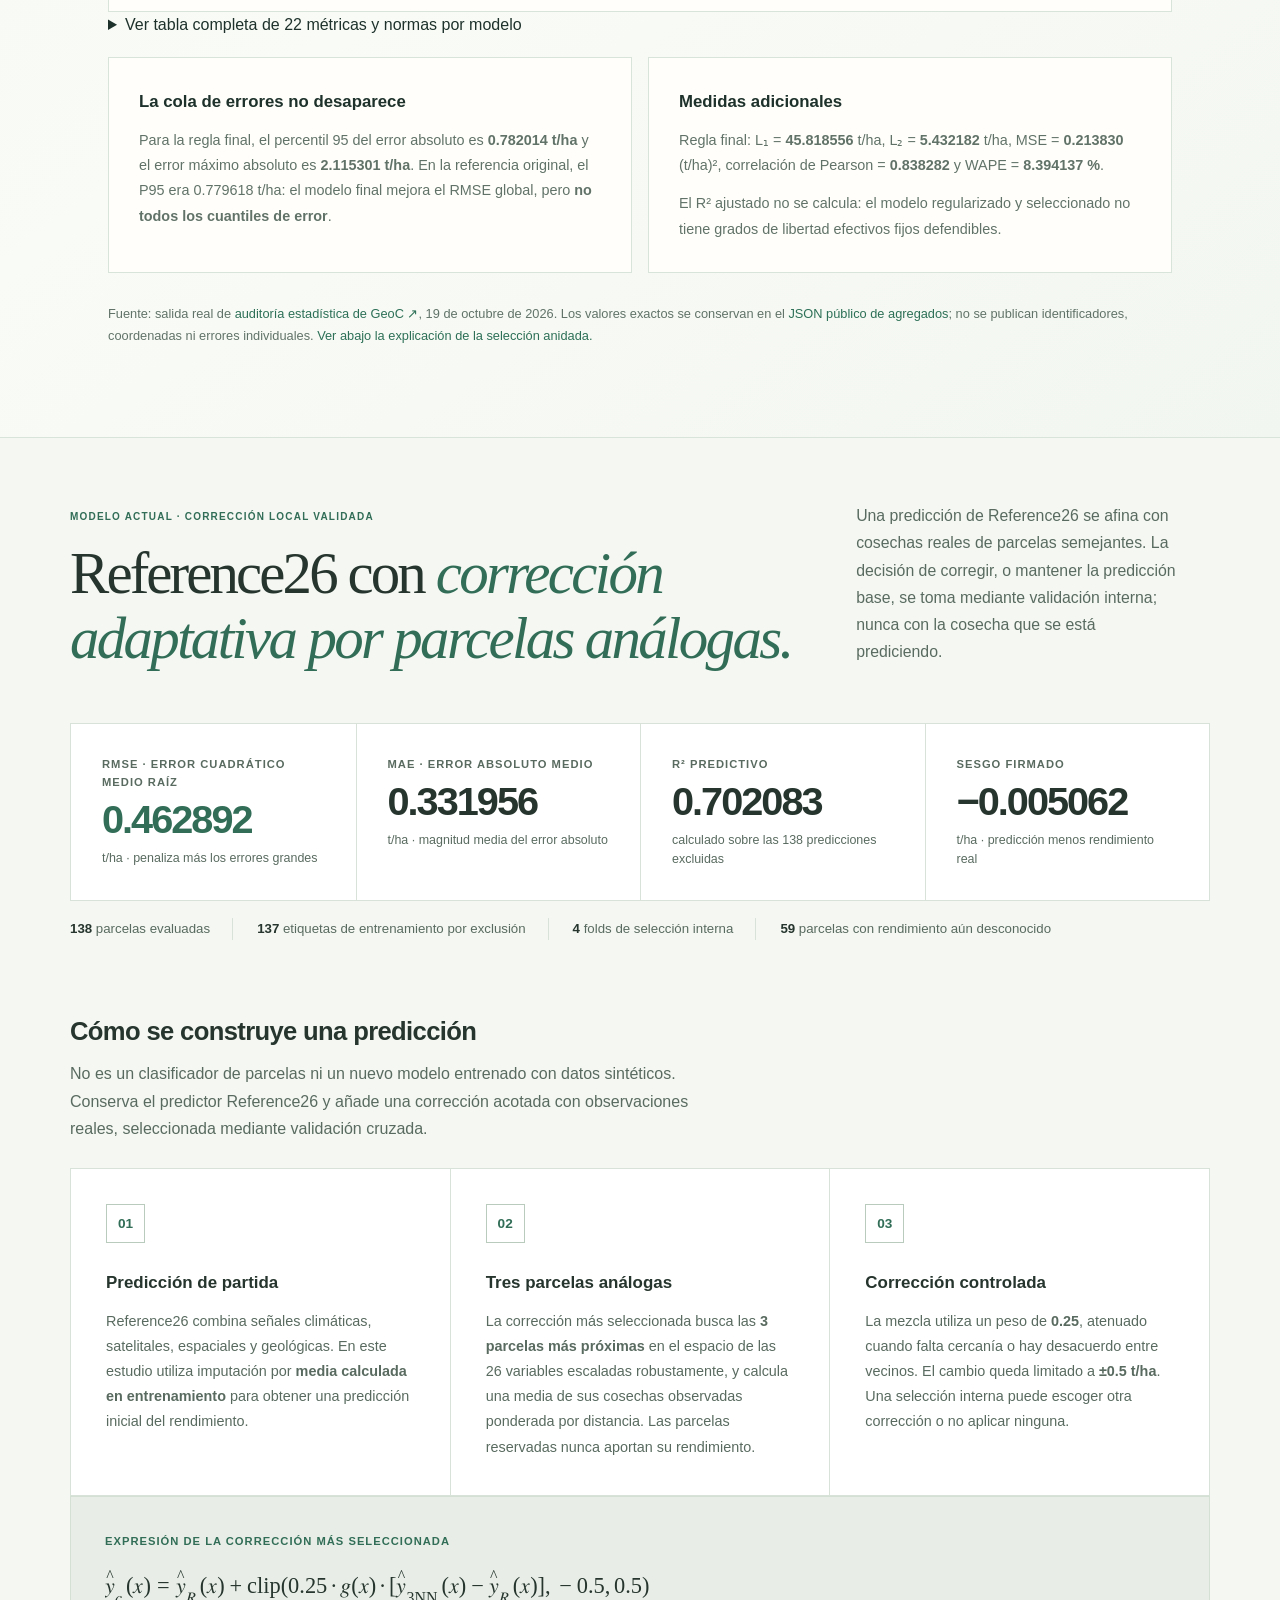
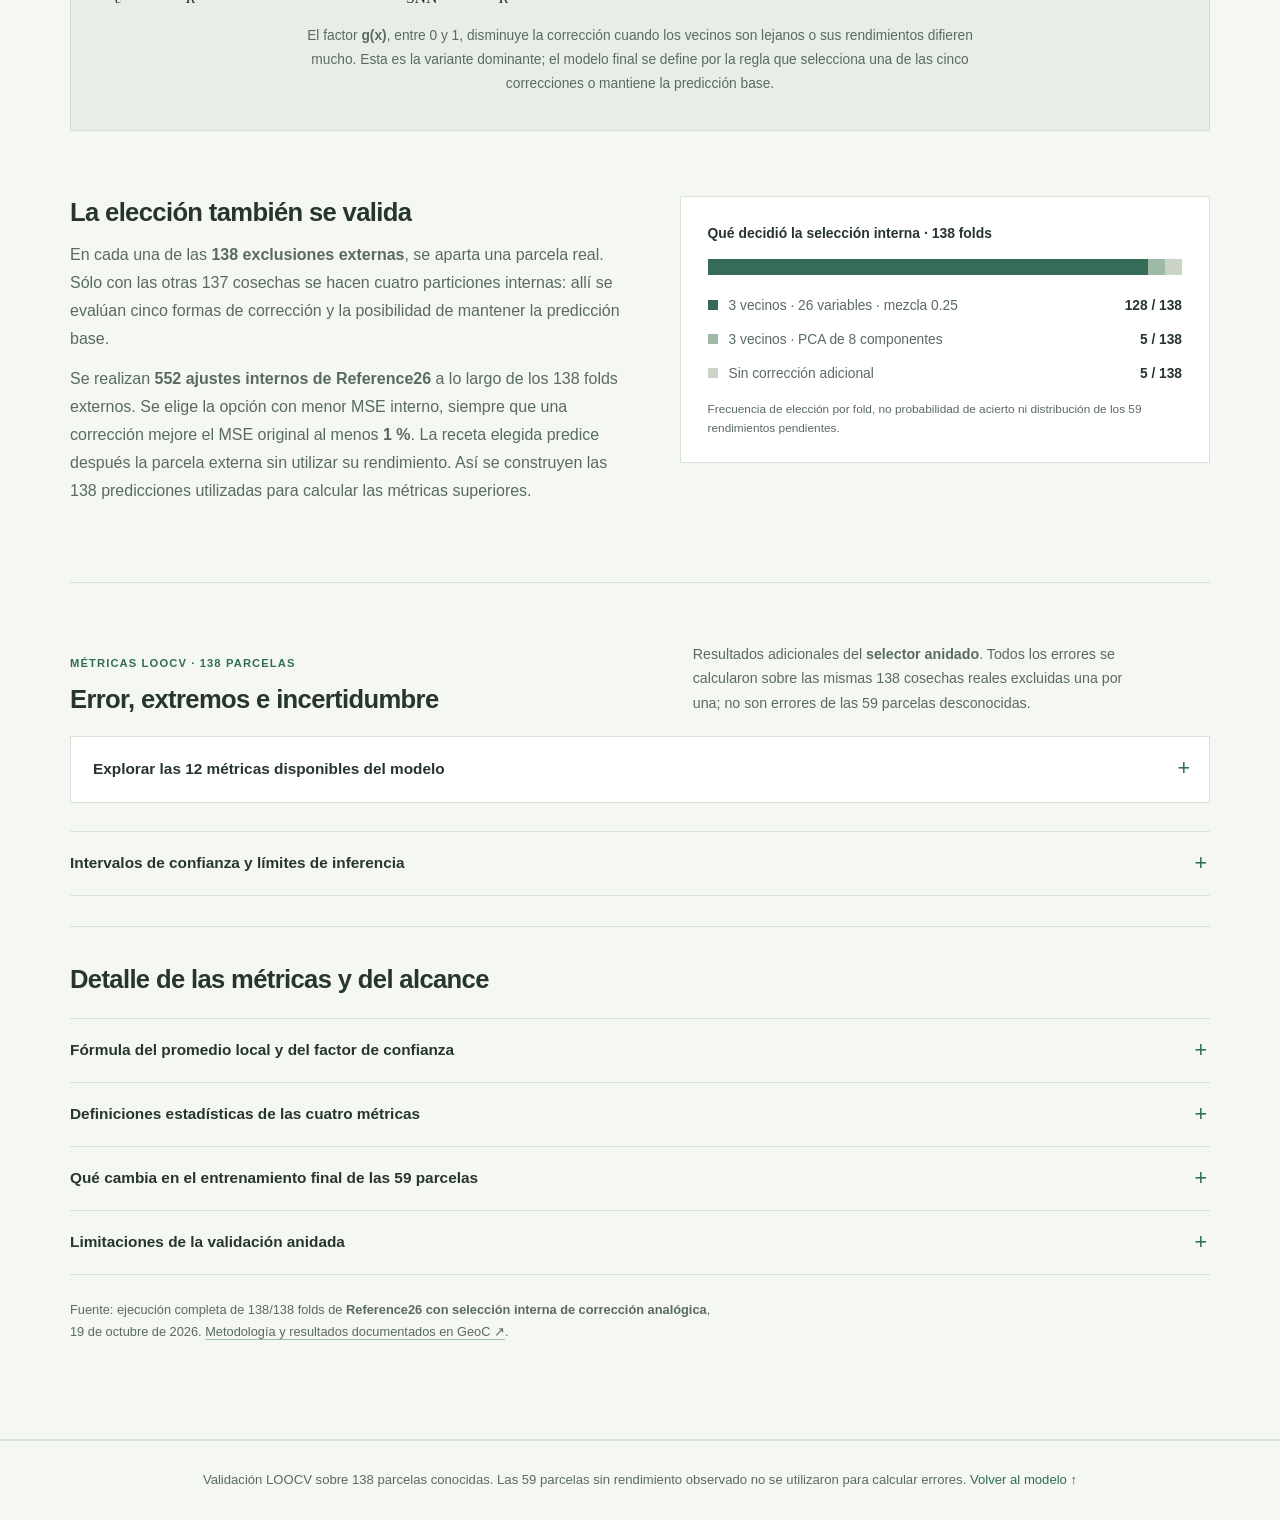
==== commit 91c086d2: "Show all 22 reported LOOCV metrics in a compact expandable table" ====
--- a/site/modelo-corregido.html
+++ b/site/modelo-corregido.html
@@ -7,444 +7,11 @@
 <meta name="description" content="Modelo de predicción de rendimiento de cebada con corrección adaptativa por parcelas análogas: metodología, validación LOOCV y métricas estadísticas.">
 <title>Modelo de rendimiento de cebada · Todoseboso</title>
 <link rel="icon" href="./favicon.svg" type="image/svg+xml">
-
+<link rel="stylesheet" href="./styles.css">
+<link rel="stylesheet" href="./reference26_analog_cv.css">
+<link rel="stylesheet" href="./reference26_selected_audit.css">
+<script src="./reference26_selected_audit.js" defer></script>
 <style>
-/* Self-contained static publication: works without CDN, JS or stylesheet requests. */
-:root{--serif:Georgia,"Times New Roman",serif;--a-ink:#26352e;--a-muted:#596b60}
-*,*::before,*::after{box-sizing:border-box}
-html{scroll-behavior:smooth}
-body{font-family:system-ui,-apple-system,"Segoe UI",Arial,sans-serif;font-size:16px;line-height:1.62}
-.shell{width:min(calc(100% - 44px),1140px);margin-inline:auto}
-.section{padding:72px 0}
-.section p{line-height:1.72}
-.eyebrow{font-size:.76rem;font-weight:750;letter-spacing:.1em}
-a{color:inherit}
-:focus-visible{outline:3px solid #9a7342;outline-offset:4px}
-/* Standalone editorial chapter: Reference26 plus training-fold-selected analog correction.
-   Scoped styles intentionally do not alter earlier site analyses. */
-.reference26-analog-story {
-  --a-ink: #26352e;
-  --a-muted: #596b60;
-  --a-line: #d8e2d9;
-  --a-accent: #316d57;
-  background: #f4f7f2;
-  border-block: 1px solid var(--a-line);
-  padding: clamp(64px, 7.5vw, 110px) 0;
-}
-.reference26-analog-story .shell { max-width: 1140px; }
-.reference26-analog-story .r26a-head {
-  display: grid;
-  grid-template-columns: minmax(0, 1.35fr) minmax(250px, .65fr);
-  align-items: end;
-  gap: clamp(20px, 4vw, 64px);
-  margin-bottom: clamp(32px, 4vw, 54px);
-}
-.reference26-analog-story .r26a-head .eyebrow {
-  color: var(--a-accent);
-  margin: 0 0 16px;
-  letter-spacing: .12em;
-}
-.reference26-analog-story h2 {
-  font-family: var(--serif, Georgia, serif);
-  font-weight: 480;
-  font-size: clamp(2.35rem, 4.6vw, 4.4rem);
-  line-height: 1.1;
-  letter-spacing: -.049em;
-  margin: 0;
-  color: var(--a-ink);
-}
-.reference26-analog-story h2 em { color: var(--a-accent); font-weight: 400; }
-.reference26-analog-story .r26a-intro {
-  line-height: 1.72;
-  max-width: 37ch;
-  color: var(--a-muted);
-  font-size: .99rem;
-  margin: 0 0 6px;
-}
-.reference26-analog-story .r26a-statboard {
-  display: grid;
-  grid-template-columns: repeat(4, minmax(0, 1fr));
-  border: 1px solid var(--a-line);
-  background: #fff;
-  margin-bottom: 17px;
-}
-.reference26-analog-story .r26a-stat {
-  display: flex;
-  flex-direction: column;
-  min-width: 0;
-  padding: clamp(19px, 2.7vw, 31px);
-  gap: 7px;
-}
-.reference26-analog-story .r26a-stat + .r26a-stat { border-left: 1px solid var(--a-line); }
-.reference26-analog-story .r26a-stat .r26a-label {
-  font-size: .7rem; text-transform: uppercase; letter-spacing: .09em;
-  color: var(--a-muted); font-weight: 680;
-}
-.reference26-analog-story .r26a-stat strong {
-  font-weight: 580; font-size: clamp(1.6rem, 3.1vw, 2.65rem);
-  letter-spacing: -.05em; line-height: 1.1; color: var(--a-ink);
-  font-variant-numeric: tabular-nums;
-}
-.reference26-analog-story .r26a-stat:first-child strong { color: var(--a-accent); }
-.reference26-analog-story .r26a-stat small { color: var(--a-muted); font-size: .78rem; line-height: 1.55; }
-.reference26-analog-story .r26a-cvline {
-  display: flex; align-items: center; gap: 12px 24px;
-  flex-wrap: wrap; color: var(--a-muted); font-size: .83rem;
-  margin: 14px 0 clamp(48px, 6vw, 75px);
-}
-.reference26-analog-story .r26a-cvline span { padding-right: 22px; border-right: 1px solid var(--a-line); }
-.reference26-analog-story .r26a-cvline span:last-child { border-right: 0; }
-.reference26-analog-story .r26a-cvline strong { color: var(--a-ink); font-variant-numeric: tabular-nums; }
-.reference26-analog-story h3 {
-  font-size: clamp(1.25rem, 2vw, 1.7rem); line-height: 1.26; font-weight: 570;
-  letter-spacing: -.025em; margin: 0 0 13px;
-}
-.reference26-analog-story .r26a-section-intro {
-  max-width: 72ch; color: var(--a-muted); line-height: 1.73; margin: 0 0 25px;
-}
-.reference26-analog-story .r26a-steps {
-  display: grid; grid-template-columns: repeat(3, minmax(0, 1fr));
-  gap: 1px; background: var(--a-line); border: 1px solid var(--a-line);
-}
-.reference26-analog-story .r26a-step {
-  background: #fff; padding: clamp(23px, 3vw, 35px);
-  min-width: 0;
-}
-.reference26-analog-story .r26a-step-index {
-  display: block; width: 39px; height: 39px; border: 1px solid #b8cbbd;
-  color: var(--a-accent); font-size: .85rem; font-weight: 700;
-  line-height: 37px; text-align: center; margin-bottom: 26px;
-}
-.reference26-analog-story .r26a-step h4 {
-  margin: 0 0 12px; font-size: 1.06rem; font-weight: 630; color: var(--a-ink);
-}
-.reference26-analog-story .r26a-step p { margin: 0; color: var(--a-muted); font-size: .9rem; line-height: 1.75; }
-.reference26-analog-story .r26a-equation {
-  margin: 0; background: #e8eee7; border: 1px solid #d5e0d5;
-  padding: clamp(23px, 3vw, 34px); color: var(--a-ink);
-}
-.reference26-analog-story .r26a-equation .r26a-equation-label {
-  margin: 0 0 10px; color: var(--a-accent); text-transform: uppercase;
-  font-size: .7rem; font-weight: 730; letter-spacing: .09em;
-}
-.reference26-analog-story .r26a-equation math {
-  display: block; overflow-x: auto; max-width: 100%; font-size: clamp(1rem, 2vw, 1.4rem);
-  padding: 8px 0; text-align: center;
-}
-.reference26-analog-story .r26a-equation figcaption {
-  color: var(--a-muted); font-size: .86rem; line-height: 1.74;
-  margin: 13px auto 0; max-width: 88ch; text-align: center;
-}
-.reference26-analog-story .r26a-validation {
-  display: grid; grid-template-columns: 1fr minmax(280px, .95fr);
-  gap: clamp(26px, 4vw, 64px);
-  align-items: start; padding: clamp(38px, 5.5vw, 65px) 0;
-  border-bottom: 1px solid var(--a-line);
-}
-.reference26-analog-story .r26a-validation p { color: var(--a-muted); line-height: 1.75; margin: 0 0 12px; }
-.reference26-analog-story .r26a-choices { background: #fff; border: 1px solid var(--a-line); padding: 25px 27px 23px; margin: 0; }
-.reference26-analog-story .r26a-choices h4 { margin: 0 0 15px; font-size: .87rem; font-weight: 660; }
-.reference26-analog-story .r26a-distribution {
-  display: flex; height: 16px; overflow: hidden; background: #e5ebe4; margin-bottom: 21px;
-}
-.reference26-analog-story .r26a-distribution .primary { width: 92.75362319%; background: #356b57; }
-.reference26-analog-story .r26a-distribution .secondary { width: 3.6231884%; background: #9fb9a7; }
-.reference26-analog-story .r26a-distribution .fallback { width: 3.62318841%; background: #c9d4c7; }
-.reference26-analog-story .r26a-choice {
-  display: grid; grid-template-columns: 10px minmax(0,1fr) auto;
-  gap: 11px; align-items: start; margin-top: 14px;
-  font-size: .86rem; line-height: 1.45; color: var(--a-muted);
-}
-.reference26-analog-story .r26a-choice b { color: var(--a-ink); font-variant-numeric: tabular-nums; white-space: nowrap; }
-.reference26-analog-story .r26a-swatch { display: block; height: 10px; margin-top: 4px; }
-.reference26-analog-story .r26a-swatch.primary { background: #356b57; }
-.reference26-analog-story .r26a-swatch.secondary { background: #9fb9a7; }
-.reference26-analog-story .r26a-swatch.fallback { background: #c9d4c7; }
-.reference26-analog-story .r26a-choices figcaption {
-  font-size: .74rem; color: var(--a-muted); margin-top: 16px; line-height: 1.65;
-}
-.reference26-analog-story .r26a-more { padding-top: 36px; }
-.reference26-analog-story .r26a-more > h3 { margin-bottom: 23px; }
-.reference26-analog-story .r26a-detail {
-  border-top: 1px solid var(--a-line); padding: 0;
-}
-.reference26-analog-story .r26a-detail:last-of-type { border-bottom: 1px solid var(--a-line); }
-.reference26-analog-story .r26a-detail summary {
-  list-style: none; padding: 19px 32px 19px 0; color: var(--a-ink);
-  font-size: .96rem; font-weight: 630; cursor: pointer; position: relative;
-}
-.reference26-analog-story .r26a-detail summary::-webkit-details-marker { display: none; }
-.reference26-analog-story .r26a-detail summary::after {
-  content: "+"; position: absolute; right: 3px; top: 14px; font-size: 1.35rem;
-  font-weight: 350; color: var(--a-accent);
-}
-.reference26-analog-story .r26a-detail[open] summary::after { content: "−"; }
-.reference26-analog-story .r26a-detail p { color: var(--a-muted); max-width: 90ch; margin: 0 0 19px; font-size: .9rem; line-height: 1.8; }
-.reference26-analog-story .r26a-detail code { overflow-wrap: anywhere; }
-.reference26-analog-story .r26a-foot {
-  font-size: .8rem; line-height: 1.75; max-width: 90ch;
-  color: var(--a-muted); margin: 24px 0 0;
-}
-.reference26-analog-story a { text-decoration: underline; text-underline-offset: 3px; text-decoration-color: #9ebcaa; }
-.reference26-analog-story a:hover { color: var(--a-accent); }
-@media (max-width: 840px) {
-  .reference26-analog-story .r26a-head,
-  .reference26-analog-story .r26a-validation { grid-template-columns: 1fr; }
-  .reference26-analog-story .r26a-head { align-items: start; }
-  .reference26-analog-story .r26a-intro { max-width: 68ch; }
-  .reference26-analog-story .r26a-statboard { grid-template-columns: repeat(2, minmax(0, 1fr)); }
-  .reference26-analog-story .r26a-stat:nth-child(3) { border-left: 0; }
-  .reference26-analog-story .r26a-stat:nth-child(n+3) { border-top: 1px solid var(--a-line); }
-}
-@media (max-width: 620px) {
-  .reference26-analog-story .r26a-steps { grid-template-columns: 1fr; }
-  .reference26-analog-story .r26a-step-index { margin-bottom: 12px; }
-  .reference26-analog-story .r26a-stat { padding: 17px 15px; }
-  .reference26-analog-story .r26a-stat strong { font-size: 1.75rem; }
-  .reference26-analog-story .r26a-cvline span { border-right: 0; padding-right: 5px; }
-  .reference26-analog-story .r26a-choices { padding: 20px; }
-  .reference26-analog-story .r26a-equation math { font-size: 1rem; }
-}
-@media (prefers-reduced-motion: reduce) {
-  .reference26-analog-story *, .reference26-analog-story *::before,
-  .reference26-analog-story *::after { transition: none!important; animation: none!important; }
-}
-
-
-/* Verified 138-LOOCV aggregate diagnostics: collapsible details and paired CI. */
-.reference26-analog-story .r26a-extended {
-  padding: clamp(35px, 5vw, 59px) 0 0;
-  border-bottom: 1px solid var(--a-line);
-}
-.reference26-analog-story .r26a-extended-heading {
-  display: grid;
-  grid-template-columns: minmax(0, 1fr) minmax(280px, .9fr);
-  align-items: end;
-  gap: 22px 48px;
-  margin-bottom: 21px;
-}
-.reference26-analog-story .r26a-extended-heading .r26a-equation-label {
-  margin: 0 0 10px;
-  font-size: .7rem;
-  font-weight: 730;
-  letter-spacing: .1em;
-  color: var(--a-accent);
-}
-.reference26-analog-story .r26a-extended-heading h3 { margin-bottom: 0; }
-.reference26-analog-story .r26a-extended-heading p:last-child {
-  max-width: 55ch;
-  color: var(--a-muted);
-  line-height: 1.72;
-  font-size: .89rem;
-  margin: 0;
-}
-.reference26-analog-story .r26a-metric-detail {
-  background: #fff;
-  border: 1px solid var(--a-line);
-  margin: 0 0 28px;
-}
-.reference26-analog-story .r26a-metric-detail summary {
-  padding: 20px 45px 20px 22px;
-}
-.reference26-analog-story .r26a-metric-detail summary::after {
-  right: 19px;
-}
-.reference26-analog-story .r26a-metric-grid {
-  display: grid;
-  grid-template-columns: repeat(2, minmax(0, 1fr));
-  gap: clamp(20px, 3vw, 35px);
-  padding: 0 22px 13px;
-}
-.reference26-analog-story .r26a-metric-group { min-width: 0; }
-.reference26-analog-story .r26a-metric-group h4 {
-  color: var(--a-ink);
-  font-size: .87rem;
-  letter-spacing: .01em;
-  font-weight: 680;
-  margin: 0 0 12px;
-}
-.reference26-analog-story .r26a-metric-table {
-  width: 100%;
-  border-collapse: collapse;
-  color: var(--a-muted);
-  font-size: .82rem;
-  line-height: 1.55;
-}
-.reference26-analog-story .r26a-metric-table caption {
-  position: absolute;
-  width: 1px;
-  height: 1px;
-  padding: 0;
-  margin: -1px;
-  overflow: hidden;
-  clip-path: inset(50%);
-  white-space: nowrap;
-}
-.reference26-analog-story .r26a-metric-table th,
-.reference26-analog-story .r26a-metric-table td {
-  padding: 11px 6px;
-  border-bottom: 1px solid #e9eee8;
-  text-align: left;
-}
-.reference26-analog-story .r26a-metric-table thead th {
-  font-size: .7rem;
-  font-weight: 680;
-  color: var(--a-muted);
-}
-.reference26-analog-story .r26a-metric-table tbody th {
-  color: var(--a-ink);
-  font-weight: 470;
-}
-.reference26-analog-story .r26a-metric-table td {
-  text-align: right;
-  white-space: nowrap;
-  color: var(--a-ink);
-  font-weight: 620;
-  font-variant-numeric: tabular-nums;
-}
-.reference26-analog-story .r26a-metric-detail .r26a-metric-note {
-  padding: 0 22px 18px;
-  margin: 0;
-  max-width: 100ch;
-  font-size: .79rem;
-  line-height: 1.75;
-}
-.reference26-analog-story .r26a-ci {
-  background: #e9f0e8;
-  border: 1px solid #d5e0d5;
-  padding: clamp(21px, 3vw, 33px);
-  color: var(--a-ink);
-  margin-bottom: 20px;
-}
-.reference26-analog-story .r26a-ci-header {
-  display: flex;
-  align-items: start;
-  justify-content: space-between;
-  gap: 20px;
-  flex-wrap: wrap;
-}
-.reference26-analog-story .r26a-ci-header h4 {
-  color: var(--a-ink);
-  font-size: clamp(1rem, 2vw, 1.24rem);
-  margin: 0 0 9px;
-  line-height: 1.34;
-}
-.reference26-analog-story .r26a-ci-header p {
-  font-size: .84rem;
-  line-height: 1.7;
-  color: var(--a-muted);
-  max-width: 63ch;
-  margin: 0;
-}
-.reference26-analog-story .r26a-ci-estimate {
-  display: flex;
-  flex-direction: column;
-  gap: 2px;
-}
-.reference26-analog-story .r26a-ci-estimate small {
-  color: var(--a-muted);
-  font-size: .7rem;
-  text-transform: uppercase;
-  letter-spacing: .06em;
-}
-.reference26-analog-story .r26a-ci-estimate strong {
-  color: var(--a-accent);
-  font-size: 1.65rem;
-  font-weight: 600;
-  font-variant-numeric: tabular-nums;
-  white-space: nowrap;
-}
-.reference26-analog-story .r26a-ci-estimate strong span {
-  font-size: .9rem;
-  font-weight: 400;
-}
-.reference26-analog-story .r26a-ci-plot { margin: 26px 6px 19px; }
-.reference26-analog-story .r26a-ci-track {
-  position: relative;
-  background: #c7d5c9;
-  border-radius: 10px;
-  height: 3px;
-  margin: 22px 3px 15px;
-}
-.reference26-analog-story .r26a-ci-band {
-  position: absolute;
-  left: 6.66%;
-  width: 81.07%;
-  top: -4px;
-  height: 11px;
-  background: #87ab98;
-  border-radius: 3px;
-}
-.reference26-analog-story .r26a-ci-zero {
-  position: absolute;
-  left: 85.71%;
-  top: -15px;
-  width: 2px;
-  height: 33px;
-  background: #65736a;
-  z-index: 1;
-}
-.reference26-analog-story .r26a-ci-point {
-  position: absolute;
-  left: 48.24%;
-  top: -8px;
-  width: 19px;
-  height: 19px;
-  background: #2e7058;
-  border: 3px solid #f0f5ef;
-  border-radius: 50%;
-  transform: translateX(-50%);
-  box-shadow: 0 0 0 1px #2e7058;
-  z-index: 2;
-}
-.reference26-analog-story .r26a-ci-scale {
-  display: flex;
-  justify-content: space-between;
-  font-variant-numeric: tabular-nums;
-  color: var(--a-muted);
-  font-size: .76rem;
-}
-.reference26-analog-story .r26a-ci-scale span:nth-child(2) {
-  margin-left: auto;
-  margin-right: 14.29%;
-}
-.reference26-analog-story .r26a-ci-interval {
-  border-top: 1px solid #d4e0d4;
-  padding-top: 14px;
-  display: flex;
-  justify-content: space-between;
-  flex-wrap: wrap;
-  gap: 7px 24px;
-  font-size: .89rem;
-  color: var(--a-muted);
-}
-.reference26-analog-story .r26a-ci-interval strong {
-  color: var(--a-ink);
-  font-variant-numeric: tabular-nums;
-  white-space: nowrap;
-}
-.reference26-analog-story .r26a-ci-caveat {
-  font-size: .82rem;
-  line-height: 1.73;
-  color: var(--a-muted);
-  margin: 19px 0 0;
-}
-.reference26-analog-story .r26a-inference-detail { margin: 0 0 30px; }
-@media (max-width: 800px) {
-  .reference26-analog-story .r26a-extended-heading,
-  .reference26-analog-story .r26a-metric-grid {
-    grid-template-columns: 1fr;
-  }
-  .reference26-analog-story .r26a-metric-grid { gap: 25px; }
-  .reference26-analog-story .r26a-metric-table {
-    font-size: .83rem;
-  }
-}
-@media (max-width: 440px) {
-  .reference26-analog-story .r26a-metric-table td { white-space: normal; }
-  .reference26-analog-story .r26a-ci-estimate strong { font-size: 1.34rem; }
-}
-
 html{scroll-behavior:smooth}
 body{margin:0;background:#f4f7f2;color:#26352e}
 .tsb-model-header{background:#f4f7f2;border-bottom:1px solid #d8e2d9}
@@ -459,11 +26,167 @@
 <body>
 <header class="tsb-model-header">
   <div class="tsb-model-header-inner">
-    <span class="tsb-model-brand">Todoseboso</span>
-    <span class="tsb-model-tag">Modelo de rendimiento · Reto AgroCebada</span>
+    <a class="tsb-model-brand" href="./index.html">Todoseboso</a>
+    <span class="tsb-model-tag">Modelo de rendimiento · <a href="#auditoria-modelo-final">Auditoría estadística</a></span>
   </div>
 </header>
 <main>
+
+<section class="tsb-stat-audit" id="auditoria-modelo-final" aria-labelledby="tsb-audit-title">
+  <div class="tsb-audit-shell">
+    <header class="tsb-audit-hero">
+      <div>
+        <p class="tsb-audit-kicker">ANÁLISIS ESTADÍSTICO · MODELO FINAL SELECCIONADO</p>
+        <h1 id="tsb-audit-title">¿Qué tan bien predice el <em>modelo corregido?</em></h1>
+      </div>
+      <p class="tsb-audit-subtitle">Una auditoría separada del predictor final de cebada: magnitud del error, dependencia espacial, parámetros de corrección y límites de la validación. Basada en 138 exclusiones LOOCV auténticas, no en las 59 cosechas desconocidas.</p>
+    </header>
+
+    <div class="tsb-audit-summary" aria-label="Indicadores del modelo final corregido, seleccionado tras búsqueda histórica">
+      <div class="tsb-audit-metric"><span class="tsb-audit-metric-label">RMSE del modelo final</span><strong class="tsb-audit-metric-number" data-audit-stat="rmse">0.462418</strong><small>t/ha · 138 predicciones LOOCV</small></div>
+      <div class="tsb-audit-metric"><span class="tsb-audit-metric-label">R² predictivo</span><strong class="tsb-audit-metric-number" data-audit-stat="r2">0.702693</strong><small>1 − SSE/TSS · no ajustado</small></div>
+      <div class="tsb-audit-metric"><span class="tsb-audit-metric-label">MAE</span><strong class="tsb-audit-metric-number" data-audit-stat="mae">0.332019</strong><small>t/ha · error absoluto promedio</small></div>
+      <div class="tsb-audit-metric"><span class="tsb-audit-metric-label">Diferencia de RMSE</span><strong class="tsb-audit-metric-number" data-audit-stat="delta">−1.22 %</strong><small>frente a Reference26 sin corrección; comparación exploratoria</small></div>
+    </div>
+    <p class="tsb-audit-disclosure"><span><strong>138</strong> etiquetas evaluadas</span><span><strong>137</strong> cosechas para entrenar cada fold</span><span><strong>59</strong> rendimientos ocultos</span><span>Datos del <strong>19 octubre 2026</strong></span></p>
+    <p class="tsb-audit-warning"><strong>Importante:</strong> la regla final y sus cinco alternativas se eligieron después de estudiar los mismos 138 rendimientos. Aunque la predicción externa excluye cada cosecha evaluada, la mejora de RMSE es <strong>exploratoria y susceptible a sesgo de selección</strong>; no constituye una confirmación independiente.</p>
+
+    <div class="tsb-audit-tabs" role="tablist" aria-label="Secciones de la auditoría del modelo corregido">
+      <button class="tsb-audit-tab" type="button" role="tab" id="tsb-audit-tab-errors" aria-controls="tsb-audit-errors" aria-selected="true" tabindex="0" data-audit-tab="errors">Precisión y extremos</button>
+      <button class="tsb-audit-tab" type="button" role="tab" id="tsb-audit-tab-spatial" aria-controls="tsb-audit-spatial" aria-selected="false" tabindex="-1" data-audit-tab="spatial">Moran I y espacio</button>
+      <button class="tsb-audit-tab" type="button" role="tab" id="tsb-audit-tab-parameters" aria-controls="tsb-audit-parameters" aria-selected="false" tabindex="-1" data-audit-tab="parameters">Parámetros estimados</button>
+      <button class="tsb-audit-tab" type="button" role="tab" id="tsb-audit-tab-limits" aria-controls="tsb-audit-limits" aria-selected="false" tabindex="-1" data-audit-tab="limits">Pruebas y límites</button>
+    </div>
+
+    <section class="tsb-audit-panel" id="tsb-audit-errors" role="tabpanel" aria-labelledby="tsb-audit-tab-errors" data-audit-panel="errors">
+      <h2>Tres protocolos, tres resultados distintos</h2>
+      <p class="tsb-audit-lede">El modelo final usa una corrección fija elegida con las 138 etiquetas. El selector anidado decide una regla diferente en cada exclusión. Ambos se contrastan con las predicciones de Reference26 sin corrección, siempre sobre las mismas 138 parcelas.</p>
+      <div class="tsb-audit-grid">
+        <div class="tsb-audit-paper">
+          <h3>RMSE de validación LOOCV</h3>
+          <div class="tsb-audit-compare-row"><span>Corrección final</span><div class="tsb-audit-track" style="--audit-fill:46.24%;--audit-bar:#2d7057" aria-hidden="true"></div><strong>0.462418</strong></div>
+          <div class="tsb-audit-compare-row"><span>Selector anidado</span><div class="tsb-audit-track" style="--audit-fill:46.29%;--audit-bar:#8eac9b" aria-hidden="true"></div><strong>0.462892</strong></div>
+          <div class="tsb-audit-compare-row"><span>Sin corrección</span><div class="tsb-audit-track" style="--audit-fill:46.81%;--audit-bar:#b7c6b9" aria-hidden="true"></div><strong>0.468138</strong></div>
+          <p>Longitudes proporcionales a RMSE desde cero; valores exactos en t/ha. Menor es mejor.</p>
+        </div>
+        <div class="tsb-audit-paper">
+          <span class="tsb-audit-mini-label">Magnitud de la mejora observada</span>
+          <strong class="tsb-audit-finding">0.005720 t/ha</strong>
+          <p>Menor RMSE del predictor final frente a la referencia sin corrección: reducción relativa de aproximadamente 1.22 %. La ventaja no lleva asociado un intervalo de confianza ajustado por selección con los datos compartidos.</p>
+          <p><strong>El selector anidado no es el modelo fijo final:</strong> su RMSE es 0.462892 t/ha; seleccionó la regla dominante en 128/138 exclusiones.</p>
+        </div>
+      </div>
+      <div class="tsb-audit-table-wrap" style="margin-top:19px">
+        <table class="tsb-audit-table">
+          <caption>LOOCV pareado de 138 cosechas reales, una etiqueta excluida en cada ajuste. Los tres vectores son distintos y comparten casos.</caption>
+          <thead><tr><th scope="col">Predicción</th><th scope="col">RMSE · t/ha</th><th scope="col">MAE · t/ha</th><th scope="col">R²</th><th scope="col">Sesgo · t/ha</th><th scope="col">L∞ · t/ha</th></tr></thead>
+          <tbody>
+            <tr data-audit-primary="true"><th scope="row">Regla final corregida</th><td>0.462418</td><td>0.332019</td><td>0.702693</td><td>−0.004103</td><td>2.115301</td></tr>
+            <tr><th scope="row">Selector anidado por fold</th><td>0.462892</td><td>0.331956</td><td>0.702083</td><td>−0.005062</td><td>2.119565</td></tr>
+            <tr><th scope="row">Reference26 sin corrección</th><td>0.468138</td><td>0.333786</td><td>0.695292</td><td>+0.001466</td><td>2.139958</td></tr>
+          </tbody>
+        </table>
+      </div>
+
+      <details class="tsb-audit-full-detail">
+        <summary>Ver tabla completa de 22 métricas y normas por modelo</summary>
+        <p class="tsb-audit-lede">Mismas 138 parcelas y etiquetas de entrenamiento por fold. Se distinguen normas totales (L₁, L₂, L∞) y errores promediados (MAE, RMSE). Las métricas relativas no sustituyen medidas absolutas.</p>
+        <div class="tsb-audit-table-wrap">
+          <table class="tsb-audit-table">
+            <caption>Valores agregados transcritos del informe LOOCV del 19 de octubre de 2026; seis decimales en consola.</caption>
+            <thead><tr><th scope="col">Medida</th><th scope="col">Regla final</th><th scope="col">Selector anidado</th><th scope="col">Sin corrección</th></tr></thead>
+            <tbody>
+            <tr><th scope="row">RMSE</th><td>0.462418 t/ha</td><td>0.462892 t/ha</td><td>0.468138 t/ha</td></tr>
+            <tr><th scope="row">MAE</th><td>0.332019 t/ha</td><td>0.331956 t/ha</td><td>0.333786 t/ha</td></tr>
+            <tr><th scope="row">MSE</th><td>0.213830 (t/ha)²</td><td>0.214269 (t/ha)²</td><td>0.219153 (t/ha)²</td></tr>
+            <tr><th scope="row">Suma de errores cuadrados (SSE)</th><td>29.508601 (t/ha)²</td><td>29.569144 (t/ha)²</td><td>30.243156 (t/ha)²</td></tr>
+            <tr><th scope="row">Mediana de error absoluto</th><td>0.244838 t/ha</td><td>0.244838 t/ha</td><td>0.244645 t/ha</td></tr>
+            <tr><th scope="row">Percentil 90 de |error|</th><td>0.638737 t/ha</td><td>0.638737 t/ha</td><td>0.679528 t/ha</td></tr>
+            <tr><th scope="row">Percentil 95 de |error|</th><td>0.782014 t/ha</td><td>0.782014 t/ha</td><td>0.779618 t/ha</td></tr>
+            <tr><th scope="row">L₁ = suma de errores absolutos</th><td>45.818556 t/ha</td><td>45.809975 t/ha</td><td>46.062466 t/ha</td></tr>
+            <tr><th scope="row">L₂ = raíz de la suma de errores cuadrados</th><td>5.432182 t/ha</td><td>5.437752 t/ha</td><td>5.499378 t/ha</td></tr>
+            <tr><th scope="row">L∞ = error absoluto máximo</th><td>2.115301 t/ha</td><td>2.119565 t/ha</td><td>2.139958 t/ha</td></tr>
+            <tr><th scope="row">Desviación estándar del error</th><td>0.462400 t/ha</td><td>0.462864 t/ha</td><td>0.468136 t/ha</td></tr>
+            <tr><th scope="row">Mayor sobreestimación</th><td>2.115301 t/ha</td><td>2.119565 t/ha</td><td>2.139958 t/ha</td></tr>
+            <tr><th scope="row">Mayor subestimación</th><td>0.839128 t/ha</td><td>0.839128 t/ha</td><td>0.866301 t/ha</td></tr>
+            <tr><th scope="row">Sesgo firmado</th><td>−0.004103 t/ha</td><td>−0.005062 t/ha</td><td>0.001466 t/ha</td></tr>
+            <tr><th scope="row">R² predictivo</th><td>0.702693</td><td>0.702083</td><td>0.695292</td></tr>
+            <tr><th scope="row">Varianza explicada</th><td>0.702717</td><td>0.702119</td><td>0.695295</td></tr>
+            <tr><th scope="row">Correlación de Pearson</th><td>0.838282</td><td>0.837927</td><td>0.833884</td></tr>
+            <tr><th scope="row">Correlación de Spearman</th><td>0.775810</td><td>0.774280</td><td>0.766091</td></tr>
+            <tr><th scope="row">WAPE</th><td>8.394137 %</td><td>8.392565 %</td><td>8.438822 %</td></tr>
+            <tr><th scope="row">NRMSE sobre media observada</th><td>11.690915 %</td><td>11.702902 %</td><td>11.835531 %</td></tr>
+            <tr><th scope="row">NRMSE sobre desviación estándar</th><td>54.525847 %</td><td>54.581753 %</td><td>55.200329 %</td></tr>
+            <tr><th scope="row">Skill MAE frente a media</th><td>0.556678</td><td>0.556761</td><td>0.554318</td></tr>
+            </tbody>
+          </table>
+        </div>
+      </details>
+
+      <div class="tsb-audit-grid" style="margin-top:19px">
+        <div class="tsb-audit-paper"><h3>La cola de errores no desaparece</h3><p>Para la regla final, el percentil 95 del error absoluto es <strong>0.782014 t/ha</strong> y el error máximo absoluto es <strong>2.115301 t/ha</strong>. En la referencia original, el P95 era 0.779618 t/ha: el modelo final mejora el RMSE global, pero <strong>no todos los cuantiles de error</strong>.</p></div>
+        <div class="tsb-audit-paper"><h3>Medidas adicionales</h3><p>Regla final: L₁ = <strong>45.818556</strong> t/ha, L₂ = <strong>5.432182</strong> t/ha, MSE = <strong>0.213830</strong> (t/ha)², correlación de Pearson = <strong>0.838282</strong> y WAPE = <strong>8.394137 %</strong>.</p><p>El R² ajustado no se calcula: el modelo regularizado y seleccionado no tiene grados de libertad efectivos fijos defendibles.</p></div>
+      </div>
+    </section>
+
+    <section class="tsb-audit-panel" id="tsb-audit-spatial" role="tabpanel" aria-labelledby="tsb-audit-tab-spatial" data-audit-panel="spatial">
+      <h2>¿Queda estructura espacial en los errores?</h2>
+      <p class="tsb-audit-lede">Moran I global sobre residuos firmados (predicción − rendimiento observado), usando k vecinos geográficos, pesos normalizados por fila y 1,999 permutaciones. Los valores negativos sugieren disimilitud local; por sí solos no confirman independencia ni explican su causa.</p>
+      <div class="tsb-audit-k-buttons" role="group" aria-label="Seleccionar número de vecinos geográficos">
+        <button class="tsb-audit-k" type="button" data-audit-k="4" aria-pressed="false">k = 4</button>
+        <button class="tsb-audit-k" type="button" data-audit-k="8" aria-pressed="false">k = 8</button>
+        <button class="tsb-audit-k" type="button" data-audit-k="12" aria-pressed="true">k = 12</button>
+        <button class="tsb-audit-k" type="button" data-audit-k="24" aria-pressed="false">k = 24</button>
+      </div>
+      <div class="tsb-audit-moran-chart">
+        <svg data-audit-moran-svg viewBox="0 0 740 150" role="img" aria-label="Gráfico del índice de Moran de los tres predictores para los vecinos seleccionados"></svg>
+        <p>El punto vertical señala I = 0. La tabla siguiente conserva los valores exactos.</p>
+      </div>
+      <div class="tsb-audit-table-wrap">
+        <table class="tsb-audit-table">
+          <caption>p bilateral por permutaciones, centrado en la media de permutaciones; Holm ajustado sobre todas las pruebas espaciales reportadas.</caption>
+          <thead><tr><th scope="col">Modelo · <span data-audit-k-label>k = 12</span></th><th scope="col">Moran I</th><th scope="col">p bilateral</th><th scope="col">p Holm</th></tr></thead>
+          <tbody data-audit-moran-table>
+            <tr><th scope="row">Regla final corregida</th><td>−0.065733</td><td>0.0470</td><td>1.0000</td></tr>
+            <tr><th scope="row">Selector anidado por fold</th><td>−0.065556</td><td>0.0445</td><td>1.0000</td></tr>
+            <tr><th scope="row">Sin corrección</th><td>−0.062976</td><td>0.0640</td><td>1.0000</td></tr>
+          </tbody>
+        </table>
+      </div>
+      <p class="tsb-audit-warning" style="margin-top:19px"><strong>Interpretación:</strong> para k = 12, las p sin ajustar 0.0470 y 0.0445 parecen pequeñas, pero <strong>ambas pasan a 1.0000 tras Holm</strong>. Ninguna prueba de Moran de residuos firmados evidencia un patrón estadísticamente concluyente después del ajuste. No se demuestra ausencia de dependencia espacial.</p>
+    </section>
+
+    <section class="tsb-audit-panel" id="tsb-audit-parameters" role="tabpanel" aria-labelledby="tsb-audit-tab-parameters" data-audit-panel="parameters">
+      <h2>Qué parámetros gobiernan la corrección</h2>
+      <p class="tsb-audit-lede">La receta fija se seleccionó como <code>analog__robust26__k3__blend0.25__supported</code>. Estos son hiperparámetros del algoritmo, no coeficientes de una regresión lineal con pruebas t clásicas.</p>
+      <div class="tsb-audit-parameter">
+        <div><span>Dimensiones originales</span><strong>26</strong><span>variables escaladas robustamente</span></div>
+        <div><span>Vecinos con rendimiento conocido</span><strong>3</strong><span>media ponderada por distancia inversa</span></div>
+        <div><span>Peso de mezcla</span><strong>0.25</strong><span>atenuado por soporte y desacuerdo</span></div>
+        <div><span>Factor medio de soporte</span><strong>0.501344</strong><span>mediana 0.524740 entre los 138 folds</span></div>
+        <div><span>Mayor cambio absoluto aplicado</span><strong>0.108689</strong><span>t/ha sobre 138 validaciones</span></div>
+        <div><span>Correcciones limitadas por el tope</span><strong>0 / 138</strong><span>máximo permitido ±0.5 t/ha</span></div>
+      </div>
+      <div class="tsb-audit-formula" aria-label="Fórmula de corrección del modelo">
+        ŷ final(x) = ŷ Reference26(x) + clip[0.25 · g(x) · (ŷ 3 vecinos(x) − ŷ Reference26(x)), −0.5, +0.5]
+      </div>
+      <p class="tsb-audit-lede" style="margin-top:17px">El factor <strong>g(x)</strong> disminuye con la distancia al vecino más cercano y la dispersión entre los tres rendimientos de referencia. Su valor medio fue 0.501344. El cambio firmado medio fue <strong>−0.005569 t/ha</strong>, no un desplazamiento común a todas las parcelas. No se estima aquí un p-valor para el coeficiente 0.25.</p>
+    </section>
+
+    <section class="tsb-audit-panel" id="tsb-audit-limits" role="tabpanel" aria-labelledby="tsb-audit-tab-limits" data-audit-panel="limits">
+      <h2>Qué demuestran —y qué no— estas pruebas</h2>
+      <p class="tsb-audit-lede">El procedimiento completo calculó también diagnósticos de normalidad, heterocedasticidad, pérdidas pareadas, intervalos por bloques y semivariogramas; el extracto compartido incluye las métricas generales y Moran I, pero no sus tablas numéricas completas.</p>
+      <div class="tsb-audit-grid">
+        <div class="tsb-audit-paper"><h3>Confirmado por los números</h3><p>La regla corregida presenta RMSE 0.462418 y R² 0.702693 sobre las 138 etiquetas observadas. En el selector anidado, esa variante fue elegida en <strong>128 de 138</strong> exclusiones; 5 escogieron PCA8 y 5 mantuvieron la referencia sin corrección.</p><p>Para Moran I de residuos firmados, <strong>ningún p-valor ajustado por Holm es inferior a 0.05</strong> entre los cuatro tamaños de vecindario comunicados.</p></div>
+        <div class="tsb-audit-paper"><h3>No disponible en el extracto</h3><p>No se proporcionaron límites numéricos de intervalos bootstrap espaciales, intervalos de confianza del RMSE absoluto, ni los resultados completos de Shapiro, Anderson, Breusch–Pagan y pruebas pareadas.</p><p>Por tanto no se muestran intervalos ni significancias inventadas, y ninguna cifra corresponde al error observado de las 59 cosechas desconocidas.</p></div>
+        <div class="tsb-audit-paper"><h3>Sesgo de selección</h3><p>La prueba por exclusión preserva la separación de la etiqueta individual; sin embargo, la familia de cinco reglas ya había sido seleccionada tras examinar estos mismos 138 rendimientos. El RMSE de la regla final fija no es validación independiente de toda la búsqueda.</p></div>
+        <div class="tsb-audit-paper"><h3>Alcance de los parámetros</h3><p>La pendiente y el intercepto de una regresión diagnóstica entre rendimiento observado y estimado no son parámetros del predictor original. Sin sus resultados numéricos no se inventan errores estándar ni intervalos HC3. Tampoco se informa R² ajustado para este modelo adaptativo.</p></div>
+      </div>
+    </section>
+    <p class="tsb-audit-source">Fuente: salida real de <a href="https://github.com/heri-espino/GeoC/blob/analysis/selected-analog-spatial-inference-20261019/tools/report_reference26_top5_statistics.py" target="_blank" rel="noopener noreferrer">auditoría estadística de GeoC ↗</a>, 19 de octubre de 2026. Los valores exactos se conservan en el <a href="./data/reference26_selected_statistical_audit.json">JSON público de agregados</a>; no se publican identificadores, coordenadas ni errores individuales. <a href="#reference26-analog-cv">Ver abajo la explicación de la selección anidada.</a></p>
+  </div>
+</section>
+
 <section class="section reference26-analog-story" id="reference26-analog-cv" aria-labelledby="r26a-title">
   <div class="shell">
     <header class="r26a-head">
@@ -634,6 +357,6 @@
 </section>
 </main>
 <footer class="tsb-model-footer">Validación LOOCV sobre 138 parcelas conocidas. Las 59 parcelas sin rendimiento observado no se utilizaron para calcular errores.
-<a href="#r26a-title">Volver al modelo ↑</a> · <a href="https://raw.githack.com/heri-espino/todoseboso/main/site/modelo-corregido.html" target="_blank" rel="noopener noreferrer">Vista alternativa (RawGitHack)</a></footer>
+<a href="#r26a-title">Volver al modelo ↑</a></footer>
 </body>
 </html>
--- a/site/styles.css
+++ b/site/styles.css
@@ -0,0 +1,16 @@
+/* GeoCebada — no build dependencies, no network assets, no tracking. */
+:root{--forest:#10372f;--forest2:#174d41;--pine:#225b4b;--jade:#39765e;--lime:#e0edb5;--gold:#dfb977;--cream:#f7f7ef;--paper:#fffef9;--mist:#eef1e9;--ink:#18382f;--muted:#64766d;--rule:#d7dfd4;--serif:Georgia,"Iowan Old Style","Times New Roman",serif;--sans:"Aptos","Inter","Segoe UI",Arial,sans-serif;--max:1200px}
+*,*::before,*::after{box-sizing:border-box}html{scroll-behavior:smooth;scroll-padding-top:94px}body{margin:0;background:var(--cream);color:var(--ink);font-family:var(--sans);line-height:1.62;-webkit-font-smoothing:antialiased}a{color:inherit;text-decoration:none}button,input{font:inherit}button{cursor:pointer}svg{max-width:100%}::selection{background:var(--lime);color:var(--forest)}:focus-visible{outline:3px solid #c68a43;outline-offset:4px}.shell{width:min(calc(100% - 80px),var(--max));margin-inline:auto}.skip-link{position:fixed;top:-100px;left:15px;z-index:400;background:#fff;padding:10px 15px}.skip-link:focus{top:10px}.read-progress{position:fixed;top:0;left:0;z-index:250;height:3px;background:var(--gold);width:0;pointer-events:none}
+.site-header{background:var(--forest);color:#f7f9eb;position:sticky;top:0;z-index:100;border-bottom:1px solid rgba(226,240,215,.19)}.nav-inner{height:82px;display:flex;align-items:center;gap:42px}.brand{display:inline-flex;align-items:center;gap:8px;font-size:24px;line-height:1;font-weight:780;letter-spacing:-1.4px;white-space:nowrap}.brand>span:nth-child(2)>span{color:var(--lime);font-weight:470}.brand small{border-left:1px solid #819b8b;margin-left:8px;padding-left:15px;color:#afc5b3;letter-spacing:1.4px;font-size:9px;font-weight:690}.brand-icon{font-family:var(--serif);color:var(--lime);font-size:34px;font-weight:400}.nav-links{display:flex;gap:29px;margin-left:auto;align-items:center;font-size:12px;font-weight:620}.nav-links a{color:#d7e5d8;transition:color .2s}.nav-links a:hover{color:var(--lime)}.nav-report{font-size:12px;font-weight:750;border:1px solid rgba(225,241,212,.4);padding:11px 15px;border-radius:3px;white-space:nowrap;transition:background .2s}.nav-report:hover{background:#ffffff16}.menu-toggle{display:none}
+.hero{background:radial-gradient(ellipse at 80% 40%,#27614f 0%,#17483d 34%,var(--forest) 68%);color:#f3f7e9;overflow:hidden}.hero-grid{min-height:630px;display:grid;grid-template-columns:1.08fr .92fr;gap:64px;align-items:center;padding-top:70px;padding-bottom:78px}.hero-content{padding-bottom:8px}.eyebrow{margin:0 0 24px;color:var(--jade);font-weight:820;font-size:10px;letter-spacing:2.6px;line-height:1.4}.hero-eyebrow{color:#c5e4b6;display:flex;align-items:center;gap:12px}.eyebrow-line{width:27px;height:1px;background:#bfd5b4;display:inline-block}.hero h1{font-size:clamp(45px,5.1vw,79px);font-weight:530;letter-spacing:-.065em;line-height:1.072;margin:0 0 29px}.hero h1 em,h2 em{font-family:var(--serif);font-weight:400;letter-spacing:-.045em}.hero h1 em{color:var(--lime)}.hero-description{max-width:540px;font-size:17px;line-height:1.78;color:#c1d5c8;margin:0}.hero-actions{margin:32px 0 54px;display:flex;align-items:center;gap:29px;flex-wrap:wrap}.primary-cta{padding:14px 19px;border-radius:3px;background:var(--lime);color:var(--forest);font-size:12px;font-weight:810;display:inline-flex;gap:28px;align-items:center;transition:background .2s,transform .2s}.primary-cta:hover{background:#f0f7d4;transform:translateY(-2px)}.primary-cta span{font-size:20px;font-weight:500}.secondary-cta{font-size:12px;font-weight:740;color:#eff5e9;border-bottom:1px solid #91b4a2;padding-bottom:7px}.secondary-cta span{padding-left:8px}.hero-metadata{display:flex;align-items:center;gap:16px;letter-spacing:1.7px;font-size:10px;color:#9cb9a8;font-weight:750}.hero-metadata i{height:4px;width:4px;border-radius:50%;background:#8fb29a}.hero-visual{position:relative;align-self:center;border-radius:6px;padding:0 0 5px;border:1px solid rgba(230,245,209,.28);background:#143e35;box-shadow:0 30px 65px rgba(2,21,18,.2)}.visual-header,.visual-foot{display:flex;justify-content:space-between;gap:12px;color:#b9d3bd;font-size:9px;font-weight:770;letter-spacing:1.2px;padding:16px 19px}.visual-header{border-bottom:1px solid #dbe8d021}.visual-foot{border-top:1px solid #dbe8d021;padding-bottom:12px}.status-dot{display:inline-block;width:7px;height:7px;border-radius:50%;background:var(--lime);margin-right:9px}.hero-svg{width:100%;display:block}.hero-tag{position:absolute;right:-28px;bottom:38px;background:#f1f4df;padding:18px 23px;min-width:187px;color:var(--forest);box-shadow:0 22px 40px #001f1940;border-left:3px solid #a8ca76}.hero-tag>span,.hero-tag small{display:block;font-size:9px;color:#577569;font-weight:790;letter-spacing:1.2px}.hero-tag strong{display:block;font-size:36px;letter-spacing:-1.8px;font-weight:600;line-height:1.5}.hero-tag strong span{font-family:var(--serif);color:#52866b}.hero-tag small{letter-spacing:0;font-size:10px;font-weight:560}.hero-baseline{padding:23px 0;display:flex;gap:20px;align-items:center;border-top:1px solid #abc5aa38;color:#d1e2ce;font-size:12px}.hero-baseline span:first-child{font-weight:800;letter-spacing:1.5px;color:var(--lime);font-size:9px}.hero-baseline span:last-child{margin-left:auto;font-size:20px}.stat-band{background:#e8eddf;border-bottom:1px solid #d2dacf}.stats-grid{display:grid;grid-template-columns:repeat(4,1fr)}.stat-item{padding:29px 22px;border-right:1px solid #cad5c7;display:flex;flex-direction:column}.stat-item:first-child{padding-left:0}.stat-item:last-child{border:0}.stat-item strong{font-size:49px;font-weight:560;letter-spacing:-2.6px;line-height:1.2;color:var(--forest)}.stat-item span{margin-top:7px;font-size:12px;color:#60786b}
+.section{padding:106px 0}.section h2{margin:0;font-size:clamp(39px,4.6vw,63px);line-height:1.12;letter-spacing:-.06em;font-weight:540}.section h2 em{color:var(--jade)}.section h3{font-weight:650;letter-spacing:-.04em;line-height:1.25}.section p{color:var(--muted);line-height:1.82}.section-heading{display:flex;align-items:end;justify-content:space-between;gap:70px;margin-bottom:54px}.section-heading h2{max-width:680px}.section-heading>p{max-width:360px;margin:0 0 8px}.problem-grid{display:grid;grid-template-columns:1fr .95fr;gap:120px}.problem-prose{padding-top:20px;font-size:17px}.problem-prose>p:first-child{margin-top:0}.problem-prose strong{color:var(--ink)}.problem-principle{display:flex;gap:22px;border-top:1px solid var(--rule);padding-top:24px;margin-top:40px}.principle-num{color:#509475;font-family:var(--serif);font-size:32px}.problem-principle strong{font-size:14px}.problem-principle p{font-size:12px;margin:5px 0}
+.narrative{background:#f0f2e9}.story-list{border-top:1px solid #cbd7c8}.story-step{display:grid;grid-template-columns:80px 1fr 170px;gap:25px;border-bottom:1px solid #cbd7c8;padding:36px 0 45px;align-items:start}.story-index{display:flex;align-items:center;gap:18px;color:#467b65;font-family:var(--serif);font-size:29px}.story-index i{flex:1;height:1px;background:#aec1ad}.story-kicker{font-size:10px;letter-spacing:1.8px;color:var(--jade);font-weight:810}.story-step h3{font-size:clamp(23px,2.6vw,33px);margin:8px 0 13px}.story-step p{max-width:760px;font-size:15px;margin:0 0 12px}.source-link{font-size:12px;font-weight:760;color:#286c53;border-bottom:1px solid #95b9a0;display:inline-block;padding:7px 0}.source-link:hover{color:#0f4636;border-bottom-color:#286c53}.story-side{border-left:1px solid #cbd7c8;padding-left:28px;display:flex;flex-direction:column;gap:0;color:#43755f}.story-side strong{font-size:61px;letter-spacing:-3.5px;line-height:1.1;font-weight:450}.story-side span{font-size:11px;line-height:1.5;color:#7a887a}
+.rain-section{background:#fffef9}.rain-grid{display:grid;grid-template-columns:.92fr 1.08fr;gap:110px;align-items:center}.rain-copy h2{max-width:500px}.rain-copy>p:not(.eyebrow){font-size:16px}.small-note{font-size:12px!important;color:#79877d!important}.rain-switch{display:flex;flex-wrap:wrap;gap:9px;margin-top:30px}.choice{border:1px solid #b9cdbd;background:transparent;color:var(--forest);padding:10px 16px;font-size:12px;font-weight:690;border-radius:3px}.choice:hover{background:#edf3e5}.choice.active{background:var(--forest);color:white;border-color:var(--forest)}.rain-demo{background:#eef2e8;padding:27px 31px 24px;border:1px solid #d9e5d5}.demo-top{display:flex;justify-content:space-between;gap:12px;color:#648174;font-size:9px;font-weight:800;letter-spacing:1.4px}.rain-bars{height:240px;display:grid;grid-template-columns:repeat(7,1fr);gap:15px;align-items:end;padding-top:28px;margin-bottom:18px;border-bottom:1px solid #bbcab8}.rain-plot{height:100%;display:flex;flex-direction:column;justify-content:flex-end;align-items:center;gap:12px}.rain-plot .bar{height:var(--height);width:min(100%,43px);background:#558d75;display:block;border-radius:2px 2px 0 0;transition:height .42s ease,background .2s}.rain-plot:nth-child(-n+3) .bar{background:#255e50}.rain-plot small{font-size:9px;letter-spacing:.8px;font-weight:750;color:#728579;padding-bottom:8px}.rain-metrics{display:grid;grid-template-columns:repeat(3,1fr);border-top:1px solid #d2ddd0;margin-top:28px;padding-top:22px}.rain-metrics>div{padding:0 12px;border-right:1px solid #d2ddd0}.rain-metrics>div:first-child{padding-left:0}.rain-metrics>div:last-child{border:0}.rain-metrics span{display:block;font-size:8px;font-weight:800;letter-spacing:1px;color:#7a8f80}.rain-metrics strong{display:block;font-size:24px;letter-spacing:-1.2px;margin-top:4px;font-weight:610;color:var(--forest)}.rain-formula{margin-bottom:0;font-size:10px!important;line-height:1.6!important}
+.architecture{background:#f1f3ec}.architecture-summary{display:grid;grid-template-columns:repeat(11,auto);justify-content:space-between;align-items:center;gap:10px;margin-bottom:45px}.architecture-count{display:flex;flex-direction:column;align-items:center;text-align:center;min-width:86px}.architecture-count b{font-size:61px;line-height:1.2;font-weight:430;color:var(--forest);letter-spacing:-3px}.architecture-count span{font-size:10px;color:#63786d}.architecture-count.total b{color:#33795a;font-weight:650}.sum{font-family:var(--serif);font-size:26px;color:#819688}.architecture-board{padding:46px;background:var(--forest);color:#e7f0db}.route-start{max-width:850px;margin:0 auto}.route-label{display:block;text-align:center;font-size:10px;font-weight:800;letter-spacing:2px;color:#c8dfa6;margin-bottom:22px}.route-columns{display:grid;grid-template-columns:1fr 1fr;gap:18px}.route-card{background:#235245;border:1px solid #9cbe9e4f;padding:30px;min-height:226px}.route-card>span,.route-mix>span,.route-final>span{font-size:9px;color:#b6d9b0;font-weight:800;letter-spacing:1.4px}.route-card h3{font-size:28px;margin:12px 0 6px}.route-card p{color:#c3d4c3;font-size:13px;margin:0;line-height:1.6}.route-card strong{display:block;text-align:right;color:var(--lime);font-family:var(--serif);font-size:28px;font-weight:430}.route-arrow{text-align:center;font-size:29px;color:var(--lime);height:58px;line-height:58px}.route-mix{text-align:center;border:1px solid #9ab79568;background:#1b473b;padding:30px}.route-mix strong,.route-final strong{display:block;font-size:19px;font-weight:570;margin:10px 0}.route-mix p{color:#c3d4c3;font-size:13px;margin:5px auto 17px;max-width:650px}.route-mix code,.route-final code{display:inline-block;color:var(--lime);font-size:14px;white-space:normal;line-height:1.5}.route-final{text-align:center;background:#dceab4;color:var(--forest);padding:28px}.route-final>span{color:#3f7656}.route-final strong{font-size:16px}.route-final code{color:#214d39}.architecture-disclaimer{font-size:11px!important;color:#bacfbd!important;text-align:center;margin:25px 0 0}
+.neighbor-section{background:#fffef9}.neighbor-grid{display:grid;grid-template-columns:.95fr 1.05fr;gap:100px;align-items:center}.neighbor-grid>div>p:not(.eyebrow){font-size:16px}.neighbor-art{background:#eaf0e5;border:1px solid #d9e4d6;padding:21px 25px}.neighbor-art svg{width:100%;display:block;margin:5px auto 0}.neighbor-control{margin:30px 0}.neighbor-control label{font-size:13px;font-weight:780;display:flex;justify-content:space-between}.neighbor-control output{font-size:29px;color:#2d7455;line-height:1}.neighbor-control input{width:100%;accent-color:#316a52;cursor:pointer;margin-top:12px}.range-ends{display:flex;justify-content:space-between;gap:12px;color:#7e8d81;font-size:10px}.neighbor-legend{display:flex;flex-wrap:wrap;gap:24px;justify-content:center;font-size:10px;color:#587468;margin:0 0 8px}.dot{display:inline-block;width:8px;height:8px;border-radius:50%;margin-right:6px}.dot.bright{background:#4f9868}.dot.dull{background:#bdccba}.dot.center{background:#b4c965;outline:2px solid #316a53}
+.comparison{background:#eaf0e6}.result-hero{display:grid;grid-template-columns:1fr 1fr 1.15fr;gap:0;background:var(--forest);color:#eef6e5;margin-bottom:38px}.result-hero>div{padding:28px 31px;border-right:1px solid #b9ccac32}.result-hero>div:last-child{border:0}.result-hero span,.result-context span{font-size:9px;letter-spacing:1.4px;font-weight:800;color:#bdd5ac}.result-hero strong{display:block;font-size:51px;letter-spacing:-2.8px;line-height:1.4;font-weight:540}.result-hero strong small{font-size:13px;letter-spacing:0;font-weight:520}.result-hero p{margin:0;color:#b8cdbb;font-size:11px;line-height:1.65}.result-context p{font-size:13px;line-height:1.7;margin-top:14px}.result-context strong{display:inline;font-size:inherit;letter-spacing:0;font-weight:780}.protocol-box{background:var(--paper);padding:38px;border:1px solid #d5e0d1}.protocol-head{display:flex;justify-content:space-between;align-items:end;gap:32px}.protocol-head span{font-size:9px;color:var(--jade);font-weight:800;letter-spacing:1.4px}.protocol-head h3{font-size:29px;margin:9px 0 0}.protocol-head p{font-size:12px;max-width:300px;margin:0}.protocol-tabs{display:flex;flex-wrap:wrap;gap:8px;margin:29px 0 16px}.protocol{border:1px solid #c6d6c8;padding:10px 14px;font-size:11px;font-weight:770;background:transparent;color:#51715c;border-radius:2px}.protocol:hover{background:#ecf2e8}.protocol.active{background:var(--forest);color:white;border-color:var(--forest)}.protocol-caption{color:#687f6f;font-size:12px;padding:13px 0;border-bottom:1px solid var(--rule);min-height:66px}.results-chart{display:grid;gap:17px;margin:28px 0 35px}.result-row{display:grid;grid-template-columns:175px 1fr 74px;gap:18px;align-items:center}.result-label{font-size:13px;color:#385545;font-weight:690}.result-label small{display:block;color:#819286;font-size:10px;font-weight:520}.result-track{height:23px;background:#eff2e9;position:relative}.result-fill{height:100%;background:#a8c3aa;display:block;transition:width .35s ease}.result-row.champion .result-fill{background:#3c8262}.result-row.reference .result-fill{background:#dbc695}.result-value{text-align:right;font-variant-numeric:tabular-nums;font-size:15px;font-weight:750;color:var(--forest)}.protocol-foot{border-top:1px solid var(--rule);display:flex;justify-content:space-between;gap:18px;padding-top:17px;font-size:10px;color:#7c8e80}.protocol-foot a{font-weight:800;color:#2e7857}.result-notes{display:grid;grid-template-columns:repeat(3,1fr);gap:26px;margin-top:37px}.result-notes article{border-top:1px solid #b9cebd;padding-top:22px}.result-notes article span{font-size:9px;letter-spacing:1.2px;color:var(--jade);font-weight:800}.result-notes h3{font-size:21px;margin:10px 0}.result-notes p{font-size:12px;margin:0}
+.alternative{background:#f8f8f1}.alternative-grid{display:grid;grid-template-columns:1fr 1fr;gap:110px;align-items:center}.alternative-grid>div>p:not(.eyebrow){font-size:16px}.model-compare{border-top:3px solid #316e57;border-bottom:1px solid var(--rule)}.model-compare-row{padding:29px 0;display:flex;align-items:center;justify-content:space-between;gap:20px;border-bottom:1px solid var(--rule)}.model-compare-row span,.model-compare-row small{display:block;font-size:10px;font-weight:780;color:#75907b;letter-spacing:1.1px}.model-compare-row strong{display:block;font-size:24px;letter-spacing:-.8px}.model-compare-row small{letter-spacing:0;font-weight:530}.model-compare-row b{font-weight:520;font-size:33px;letter-spacing:-1.9px;color:#2f6b52;white-space:nowrap}.model-compare>p{font-size:11px!important;margin:20px 0 26px}.limits{background:#e6ede3}.limits-grid{display:grid;grid-template-columns:.75fr 1.25fr;gap:120px}.limit-item{display:grid;grid-template-columns:42px 1fr;gap:24px;padding:23px 0;border-bottom:1px solid #bbccbc}.limit-item:first-child{padding-top:0}.limit-item>span{font-family:var(--serif);font-size:26px;color:#4b8467}.limit-item h3{margin:4px 0 5px;font-size:21px}.limit-item p{font-size:13px;margin:0}.site-footer{background:var(--forest);color:#e7eedd;padding:70px 0 20px}.footer-main{display:flex;justify-content:space-between;gap:60px;padding-bottom:65px}.footer-brand{font-size:33px;font-weight:780;letter-spacing:-1.8px}.footer-brand span{font-family:var(--serif);font-style:italic;font-weight:450;color:var(--lime)}.footer-main p{color:#b0cabb;font-size:13px}.footer-links{display:flex;flex-direction:column;gap:13px;font-size:12px;color:#cde2cd}.footer-links a:hover{text-decoration:underline}.footer-bottom{border-top:1px solid #a2c2a74a;padding-top:20px;display:flex;justify-content:space-between;gap:25px;letter-spacing:1px;font-size:9px;color:#a9c4ad}.footer-bottom a{text-decoration:underline}
+@media(max-width:1100px){.nav-inner{gap:20px}.nav-links{gap:16px}.brand small{display:none}.hero-grid{gap:35px}.problem-grid,.rain-grid,.neighbor-grid,.alternative-grid{gap:55px}.architecture-summary{gap:4px}.architecture-count{min-width:70px}}
+@media(max-width:860px){.shell{width:min(calc(100% - 42px),var(--max))}.nav-inner{height:70px}.nav-report{margin-left:auto}.menu-toggle{display:block;order:3;border:1px solid #ffffff55;background:transparent;color:white;padding:8px 11px;font-size:12px}.nav-links{display:none;position:absolute;top:70px;left:0;right:0;background:var(--forest);padding:18px 25px 25px;border-top:1px solid #ffffff44;flex-direction:column;align-items:start;gap:18px}.nav-links.open{display:flex}.hero-grid,.problem-grid,.rain-grid,.neighbor-grid,.alternative-grid,.limits-grid{grid-template-columns:1fr;gap:42px}.hero-grid{padding:70px 0 67px}.hero h1{font-size:clamp(43px,8vw,64px)}.hero-visual{width:min(650px,calc(100% - 20px))}.hero-tag{right:-18px}.section{padding:78px 0}.section-heading{display:block}.section-heading>p{margin-top:22px;max-width:640px}.story-step{grid-template-columns:65px 1fr 120px;gap:15px}.story-side strong{font-size:44px}.architecture-summary{grid-template-columns:repeat(6,1fr);gap:15px 6px}.architecture-count{min-width:0}.architecture-count b{font-size:49px}.architecture-summary .sum{display:none}.architecture-board{padding:25px}.result-hero{grid-template-columns:repeat(2,1fr)}.result-hero .result-context{grid-column:span 2;border-top:1px solid #b9ccac32}.result-notes{gap:16px}.footer-main{gap:35px}}
+@media(max-width:600px){.shell{width:min(calc(100% - 32px),var(--max))}.brand{font-size:21px}.brand-icon{font-size:27px}.nav-report{display:none}.hero-grid{padding-top:56px}.hero h1{font-size:clamp(42px,11.5vw,64px)}.hero-description{font-size:15px}.hero-actions{gap:20px;margin:25px 0 38px}.hero-visual{width:calc(100% - 13px)}.hero-tag{bottom:29px;right:-11px;min-width:140px;padding:11px 16px}.hero-tag strong{font-size:27px}.hero-baseline{flex-wrap:wrap}.hero-baseline span:last-child{margin-left:0}.visual-header,.visual-foot{font-size:7px;letter-spacing:.5px;padding:10px}.stats-grid{grid-template-columns:repeat(2,1fr)}.stat-item{padding:22px 15px;border-bottom:1px solid #cad5c7}.stat-item:nth-child(2){border-right:0}.stat-item:nth-child(3),.stat-item:nth-child(4){border-bottom:0}.stat-item:nth-child(3){padding-left:0}.stat-item strong{font-size:43px}.section{padding:70px 0}.section h2{font-size:clamp(36px,10vw,52px)}.section-heading{margin-bottom:31px}.story-step{grid-template-columns:40px 1fr;gap:13px;padding:30px 0}.story-index{font-size:23px}.story-index i{display:none}.story-side{grid-column:2;border-left:0;border-top:1px solid #d2dcd0;padding:13px 0 0;flex-direction:row;align-items:end;gap:12px}.story-side strong{font-size:36px}.story-side span{padding-bottom:4px}.rain-demo{padding:20px 14px}.rain-bars{gap:7px;height:202px}.rain-metrics strong{font-size:19px}.rain-metrics span{font-size:7px}.architecture-summary{grid-template-columns:repeat(3,1fr);row-gap:18px}.architecture-count b{font-size:45px}.route-columns{grid-template-columns:1fr}.route-card{min-height:0;padding:23px}.route-mix{padding:23px}.route-mix code,.route-final code{font-size:12px}.neighbor-art{padding:15px}.result-hero{grid-template-columns:1fr}.result-hero .result-context{grid-column:1}.result-hero>div{border-bottom:1px solid #b9ccac32}.protocol-box{padding:20px 16px}.protocol-head{display:block}.protocol-head h3{font-size:25px}.protocol-head p{margin-top:9px}.protocol-tabs{gap:6px}.protocol{padding:8px 10px;font-size:10px}.result-row{grid-template-columns:106px 1fr 59px;gap:10px}.result-label{font-size:11px}.result-label small{font-size:9px}.result-value{font-size:12px}.protocol-foot{flex-direction:column}.result-notes{grid-template-columns:1fr;gap:24px}.alternative-grid{gap:30px}.footer-main{display:block;padding-bottom:40px}.footer-links{margin-top:30px}.footer-bottom{flex-direction:column;gap:7px}}
+@media(prefers-reduced-motion:reduce){html{scroll-behavior:auto}*,*::before,*::after{animation:none!important;transition:none!important}}
--- a/site/reference26_analog_cv.css
+++ b/site/reference26_analog_cv.css
@@ -0,0 +1,424 @@
+/* Standalone editorial chapter: Reference26 plus training-fold-selected analog correction.
+   Scoped styles intentionally do not alter earlier site analyses. */
+.reference26-analog-story {
+  --a-ink: #26352e;
+  --a-muted: #596b60;
+  --a-line: #d8e2d9;
+  --a-accent: #316d57;
+  background: #f4f7f2;
+  border-block: 1px solid var(--a-line);
+  padding: clamp(64px, 7.5vw, 110px) 0;
+}
+.reference26-analog-story .shell { max-width: 1140px; }
+.reference26-analog-story .r26a-head {
+  display: grid;
+  grid-template-columns: minmax(0, 1.35fr) minmax(250px, .65fr);
+  align-items: end;
+  gap: clamp(20px, 4vw, 64px);
+  margin-bottom: clamp(32px, 4vw, 54px);
+}
+.reference26-analog-story .r26a-head .eyebrow {
+  color: var(--a-accent);
+  margin: 0 0 16px;
+  letter-spacing: .12em;
+}
+.reference26-analog-story h2 {
+  font-family: var(--serif, Georgia, serif);
+  font-weight: 480;
+  font-size: clamp(2.35rem, 4.6vw, 4.4rem);
+  line-height: 1.1;
+  letter-spacing: -.049em;
+  margin: 0;
+  color: var(--a-ink);
+}
+.reference26-analog-story h2 em { color: var(--a-accent); font-weight: 400; }
+.reference26-analog-story .r26a-intro {
+  line-height: 1.72;
+  max-width: 37ch;
+  color: var(--a-muted);
+  font-size: .99rem;
+  margin: 0 0 6px;
+}
+.reference26-analog-story .r26a-statboard {
+  display: grid;
+  grid-template-columns: repeat(4, minmax(0, 1fr));
+  border: 1px solid var(--a-line);
+  background: #fff;
+  margin-bottom: 17px;
+}
+.reference26-analog-story .r26a-stat {
+  display: flex;
+  flex-direction: column;
+  min-width: 0;
+  padding: clamp(19px, 2.7vw, 31px);
+  gap: 7px;
+}
+.reference26-analog-story .r26a-stat + .r26a-stat { border-left: 1px solid var(--a-line); }
+.reference26-analog-story .r26a-stat .r26a-label {
+  font-size: .7rem; text-transform: uppercase; letter-spacing: .09em;
+  color: var(--a-muted); font-weight: 680;
+}
+.reference26-analog-story .r26a-stat strong {
+  font-weight: 580; font-size: clamp(1.6rem, 3.1vw, 2.65rem);
+  letter-spacing: -.05em; line-height: 1.1; color: var(--a-ink);
+  font-variant-numeric: tabular-nums;
+}
+.reference26-analog-story .r26a-stat:first-child strong { color: var(--a-accent); }
+.reference26-analog-story .r26a-stat small { color: var(--a-muted); font-size: .78rem; line-height: 1.55; }
+.reference26-analog-story .r26a-cvline {
+  display: flex; align-items: center; gap: 12px 24px;
+  flex-wrap: wrap; color: var(--a-muted); font-size: .83rem;
+  margin: 14px 0 clamp(48px, 6vw, 75px);
+}
+.reference26-analog-story .r26a-cvline span { padding-right: 22px; border-right: 1px solid var(--a-line); }
+.reference26-analog-story .r26a-cvline span:last-child { border-right: 0; }
+.reference26-analog-story .r26a-cvline strong { color: var(--a-ink); font-variant-numeric: tabular-nums; }
+.reference26-analog-story h3 {
+  font-size: clamp(1.25rem, 2vw, 1.7rem); line-height: 1.26; font-weight: 570;
+  letter-spacing: -.025em; margin: 0 0 13px;
+}
+.reference26-analog-story .r26a-section-intro {
+  max-width: 72ch; color: var(--a-muted); line-height: 1.73; margin: 0 0 25px;
+}
+.reference26-analog-story .r26a-steps {
+  display: grid; grid-template-columns: repeat(3, minmax(0, 1fr));
+  gap: 1px; background: var(--a-line); border: 1px solid var(--a-line);
+}
+.reference26-analog-story .r26a-step {
+  background: #fff; padding: clamp(23px, 3vw, 35px);
+  min-width: 0;
+}
+.reference26-analog-story .r26a-step-index {
+  display: block; width: 39px; height: 39px; border: 1px solid #b8cbbd;
+  color: var(--a-accent); font-size: .85rem; font-weight: 700;
+  line-height: 37px; text-align: center; margin-bottom: 26px;
+}
+.reference26-analog-story .r26a-step h4 {
+  margin: 0 0 12px; font-size: 1.06rem; font-weight: 630; color: var(--a-ink);
+}
+.reference26-analog-story .r26a-step p { margin: 0; color: var(--a-muted); font-size: .9rem; line-height: 1.75; }
+.reference26-analog-story .r26a-equation {
+  margin: 0; background: #e8eee7; border: 1px solid #d5e0d5;
+  padding: clamp(23px, 3vw, 34px); color: var(--a-ink);
+}
+.reference26-analog-story .r26a-equation .r26a-equation-label {
+  margin: 0 0 10px; color: var(--a-accent); text-transform: uppercase;
+  font-size: .7rem; font-weight: 730; letter-spacing: .09em;
+}
+.reference26-analog-story .r26a-equation math {
+  display: block; overflow-x: auto; max-width: 100%; font-size: clamp(1rem, 2vw, 1.4rem);
+  padding: 8px 0; text-align: center;
+}
+.reference26-analog-story .r26a-equation figcaption {
+  color: var(--a-muted); font-size: .86rem; line-height: 1.74;
+  margin: 13px auto 0; max-width: 88ch; text-align: center;
+}
+.reference26-analog-story .r26a-validation {
+  display: grid; grid-template-columns: 1fr minmax(280px, .95fr);
+  gap: clamp(26px, 4vw, 64px);
+  align-items: start; padding: clamp(38px, 5.5vw, 65px) 0;
+  border-bottom: 1px solid var(--a-line);
+}
+.reference26-analog-story .r26a-validation p { color: var(--a-muted); line-height: 1.75; margin: 0 0 12px; }
+.reference26-analog-story .r26a-choices { background: #fff; border: 1px solid var(--a-line); padding: 25px 27px 23px; margin: 0; }
+.reference26-analog-story .r26a-choices h4 { margin: 0 0 15px; font-size: .87rem; font-weight: 660; }
+.reference26-analog-story .r26a-distribution {
+  display: flex; height: 16px; overflow: hidden; background: #e5ebe4; margin-bottom: 21px;
+}
+.reference26-analog-story .r26a-distribution .primary { width: 92.75362319%; background: #356b57; }
+.reference26-analog-story .r26a-distribution .secondary { width: 3.6231884%; background: #9fb9a7; }
+.reference26-analog-story .r26a-distribution .fallback { width: 3.62318841%; background: #c9d4c7; }
+.reference26-analog-story .r26a-choice {
+  display: grid; grid-template-columns: 10px minmax(0,1fr) auto;
+  gap: 11px; align-items: start; margin-top: 14px;
+  font-size: .86rem; line-height: 1.45; color: var(--a-muted);
+}
+.reference26-analog-story .r26a-choice b { color: var(--a-ink); font-variant-numeric: tabular-nums; white-space: nowrap; }
+.reference26-analog-story .r26a-swatch { display: block; height: 10px; margin-top: 4px; }
+.reference26-analog-story .r26a-swatch.primary { background: #356b57; }
+.reference26-analog-story .r26a-swatch.secondary { background: #9fb9a7; }
+.reference26-analog-story .r26a-swatch.fallback { background: #c9d4c7; }
+.reference26-analog-story .r26a-choices figcaption {
+  font-size: .74rem; color: var(--a-muted); margin-top: 16px; line-height: 1.65;
+}
+.reference26-analog-story .r26a-more { padding-top: 36px; }
+.reference26-analog-story .r26a-more > h3 { margin-bottom: 23px; }
+.reference26-analog-story .r26a-detail {
+  border-top: 1px solid var(--a-line); padding: 0;
+}
+.reference26-analog-story .r26a-detail:last-of-type { border-bottom: 1px solid var(--a-line); }
+.reference26-analog-story .r26a-detail summary {
+  list-style: none; padding: 19px 32px 19px 0; color: var(--a-ink);
+  font-size: .96rem; font-weight: 630; cursor: pointer; position: relative;
+}
+.reference26-analog-story .r26a-detail summary::-webkit-details-marker { display: none; }
+.reference26-analog-story .r26a-detail summary::after {
+  content: "+"; position: absolute; right: 3px; top: 14px; font-size: 1.35rem;
+  font-weight: 350; color: var(--a-accent);
+}
+.reference26-analog-story .r26a-detail[open] summary::after { content: "−"; }
+.reference26-analog-story .r26a-detail p { color: var(--a-muted); max-width: 90ch; margin: 0 0 19px; font-size: .9rem; line-height: 1.8; }
+.reference26-analog-story .r26a-detail code { overflow-wrap: anywhere; }
+.reference26-analog-story .r26a-foot {
+  font-size: .8rem; line-height: 1.75; max-width: 90ch;
+  color: var(--a-muted); margin: 24px 0 0;
+}
+.reference26-analog-story a { text-decoration: underline; text-underline-offset: 3px; text-decoration-color: #9ebcaa; }
+.reference26-analog-story a:hover { color: var(--a-accent); }
+@media (max-width: 840px) {
+  .reference26-analog-story .r26a-head,
+  .reference26-analog-story .r26a-validation { grid-template-columns: 1fr; }
+  .reference26-analog-story .r26a-head { align-items: start; }
+  .reference26-analog-story .r26a-intro { max-width: 68ch; }
+  .reference26-analog-story .r26a-statboard { grid-template-columns: repeat(2, minmax(0, 1fr)); }
+  .reference26-analog-story .r26a-stat:nth-child(3) { border-left: 0; }
+  .reference26-analog-story .r26a-stat:nth-child(n+3) { border-top: 1px solid var(--a-line); }
+}
+@media (max-width: 620px) {
+  .reference26-analog-story .r26a-steps { grid-template-columns: 1fr; }
+  .reference26-analog-story .r26a-step-index { margin-bottom: 12px; }
+  .reference26-analog-story .r26a-stat { padding: 17px 15px; }
+  .reference26-analog-story .r26a-stat strong { font-size: 1.75rem; }
+  .reference26-analog-story .r26a-cvline span { border-right: 0; padding-right: 5px; }
+  .reference26-analog-story .r26a-choices { padding: 20px; }
+  .reference26-analog-story .r26a-equation math { font-size: 1rem; }
+}
+@media (prefers-reduced-motion: reduce) {
+  .reference26-analog-story *, .reference26-analog-story *::before,
+  .reference26-analog-story *::after { transition: none!important; animation: none!important; }
+}
+
+
+/* Verified 138-LOOCV aggregate diagnostics: collapsible details and paired CI. */
+.reference26-analog-story .r26a-extended {
+  padding: clamp(35px, 5vw, 59px) 0 0;
+  border-bottom: 1px solid var(--a-line);
+}
+.reference26-analog-story .r26a-extended-heading {
+  display: grid;
+  grid-template-columns: minmax(0, 1fr) minmax(280px, .9fr);
+  align-items: end;
+  gap: 22px 48px;
+  margin-bottom: 21px;
+}
+.reference26-analog-story .r26a-extended-heading .r26a-equation-label {
+  margin: 0 0 10px;
+  font-size: .7rem;
+  font-weight: 730;
+  letter-spacing: .1em;
+  color: var(--a-accent);
+}
+.reference26-analog-story .r26a-extended-heading h3 { margin-bottom: 0; }
+.reference26-analog-story .r26a-extended-heading p:last-child {
+  max-width: 55ch;
+  color: var(--a-muted);
+  line-height: 1.72;
+  font-size: .89rem;
+  margin: 0;
+}
+.reference26-analog-story .r26a-metric-detail {
+  background: #fff;
+  border: 1px solid var(--a-line);
+  margin: 0 0 28px;
+}
+.reference26-analog-story .r26a-metric-detail summary {
+  padding: 20px 45px 20px 22px;
+}
+.reference26-analog-story .r26a-metric-detail summary::after {
+  right: 19px;
+}
+.reference26-analog-story .r26a-metric-grid {
+  display: grid;
+  grid-template-columns: repeat(2, minmax(0, 1fr));
+  gap: clamp(20px, 3vw, 35px);
+  padding: 0 22px 13px;
+}
+.reference26-analog-story .r26a-metric-group { min-width: 0; }
+.reference26-analog-story .r26a-metric-group h4 {
+  color: var(--a-ink);
+  font-size: .87rem;
+  letter-spacing: .01em;
+  font-weight: 680;
+  margin: 0 0 12px;
+}
+.reference26-analog-story .r26a-metric-table {
+  width: 100%;
+  border-collapse: collapse;
+  color: var(--a-muted);
+  font-size: .82rem;
+  line-height: 1.55;
+}
+.reference26-analog-story .r26a-metric-table caption {
+  position: absolute;
+  width: 1px;
+  height: 1px;
+  padding: 0;
+  margin: -1px;
+  overflow: hidden;
+  clip-path: inset(50%);
+  white-space: nowrap;
+}
+.reference26-analog-story .r26a-metric-table th,
+.reference26-analog-story .r26a-metric-table td {
+  padding: 11px 6px;
+  border-bottom: 1px solid #e9eee8;
+  text-align: left;
+}
+.reference26-analog-story .r26a-metric-table thead th {
+  font-size: .7rem;
+  font-weight: 680;
+  color: var(--a-muted);
+}
+.reference26-analog-story .r26a-metric-table tbody th {
+  color: var(--a-ink);
+  font-weight: 470;
+}
+.reference26-analog-story .r26a-metric-table td {
+  text-align: right;
+  white-space: nowrap;
+  color: var(--a-ink);
+  font-weight: 620;
+  font-variant-numeric: tabular-nums;
+}
+.reference26-analog-story .r26a-metric-detail .r26a-metric-note {
+  padding: 0 22px 18px;
+  margin: 0;
+  max-width: 100ch;
+  font-size: .79rem;
+  line-height: 1.75;
+}
+.reference26-analog-story .r26a-ci {
+  background: #e9f0e8;
+  border: 1px solid #d5e0d5;
+  padding: clamp(21px, 3vw, 33px);
+  color: var(--a-ink);
+  margin-bottom: 20px;
+}
+.reference26-analog-story .r26a-ci-header {
+  display: flex;
+  align-items: start;
+  justify-content: space-between;
+  gap: 20px;
+  flex-wrap: wrap;
+}
+.reference26-analog-story .r26a-ci-header h4 {
+  color: var(--a-ink);
+  font-size: clamp(1rem, 2vw, 1.24rem);
+  margin: 0 0 9px;
+  line-height: 1.34;
+}
+.reference26-analog-story .r26a-ci-header p {
+  font-size: .84rem;
+  line-height: 1.7;
+  color: var(--a-muted);
+  max-width: 63ch;
+  margin: 0;
+}
+.reference26-analog-story .r26a-ci-estimate {
+  display: flex;
+  flex-direction: column;
+  gap: 2px;
+}
+.reference26-analog-story .r26a-ci-estimate small {
+  color: var(--a-muted);
+  font-size: .7rem;
+  text-transform: uppercase;
+  letter-spacing: .06em;
+}
+.reference26-analog-story .r26a-ci-estimate strong {
+  color: var(--a-accent);
+  font-size: 1.65rem;
+  font-weight: 600;
+  font-variant-numeric: tabular-nums;
+  white-space: nowrap;
+}
+.reference26-analog-story .r26a-ci-estimate strong span {
+  font-size: .9rem;
+  font-weight: 400;
+}
+.reference26-analog-story .r26a-ci-plot { margin: 26px 6px 19px; }
+.reference26-analog-story .r26a-ci-track {
+  position: relative;
+  background: #c7d5c9;
+  border-radius: 10px;
+  height: 3px;
+  margin: 22px 3px 15px;
+}
+.reference26-analog-story .r26a-ci-band {
+  position: absolute;
+  left: 6.66%;
+  width: 81.07%;
+  top: -4px;
+  height: 11px;
+  background: #87ab98;
+  border-radius: 3px;
+}
+.reference26-analog-story .r26a-ci-zero {
+  position: absolute;
+  left: 85.71%;
+  top: -15px;
+  width: 2px;
+  height: 33px;
+  background: #65736a;
+  z-index: 1;
+}
+.reference26-analog-story .r26a-ci-point {
+  position: absolute;
+  left: 48.24%;
+  top: -8px;
+  width: 19px;
+  height: 19px;
+  background: #2e7058;
+  border: 3px solid #f0f5ef;
+  border-radius: 50%;
+  transform: translateX(-50%);
+  box-shadow: 0 0 0 1px #2e7058;
+  z-index: 2;
+}
+.reference26-analog-story .r26a-ci-scale {
+  display: flex;
+  justify-content: space-between;
+  font-variant-numeric: tabular-nums;
+  color: var(--a-muted);
+  font-size: .76rem;
+}
+.reference26-analog-story .r26a-ci-scale span:nth-child(2) {
+  margin-left: auto;
+  margin-right: 14.29%;
+}
+.reference26-analog-story .r26a-ci-interval {
+  border-top: 1px solid #d4e0d4;
+  padding-top: 14px;
+  display: flex;
+  justify-content: space-between;
+  flex-wrap: wrap;
+  gap: 7px 24px;
+  font-size: .89rem;
+  color: var(--a-muted);
+}
+.reference26-analog-story .r26a-ci-interval strong {
+  color: var(--a-ink);
+  font-variant-numeric: tabular-nums;
+  white-space: nowrap;
+}
+.reference26-analog-story .r26a-ci-caveat {
+  font-size: .82rem;
+  line-height: 1.73;
+  color: var(--a-muted);
+  margin: 19px 0 0;
+}
+.reference26-analog-story .r26a-inference-detail { margin: 0 0 30px; }
+@media (max-width: 800px) {
+  .reference26-analog-story .r26a-extended-heading,
+  .reference26-analog-story .r26a-metric-grid {
+    grid-template-columns: 1fr;
+  }
+  .reference26-analog-story .r26a-metric-grid { gap: 25px; }
+  .reference26-analog-story .r26a-metric-table {
+    font-size: .83rem;
+  }
+}
+@media (max-width: 440px) {
+  .reference26-analog-story .r26a-metric-table td { white-space: normal; }
+  .reference26-analog-story .r26a-ci-estimate strong { font-size: 1.34rem; }
+}
--- a/site/reference26_selected_audit.css
+++ b/site/reference26_selected_audit.css
@@ -0,0 +1,94 @@
+/* Separate, contained chapter for the selected final analog statistical audit. */
+.tsb-stat-audit {
+  --audit-ink:#1e322b;
+  --audit-muted:#617369;
+  --audit-accent:#2d7057;
+  --audit-accent-faint:#e7f0ea;
+  --audit-surface:#fffefa;
+  --audit-stroke:#d8e3da;
+  color:var(--audit-ink);
+  background:linear-gradient(145deg,#eef5ec 0%,#f9fbf7 63%,#f2f6f0 100%);
+  padding:clamp(48px,6vw,98px) 0 clamp(48px,7vw,100px);
+  border-bottom:1px solid var(--audit-stroke);
+}
+.tsb-stat-audit *, .tsb-stat-audit *::before, .tsb-stat-audit *::after{box-sizing:border-box}
+.tsb-stat-audit .tsb-audit-shell{max-width:1140px;margin:0 auto;padding:0 clamp(20px,4vw,38px)}
+.tsb-stat-audit .tsb-audit-hero{display:grid;grid-template-columns:minmax(0,1.7fr) minmax(280px,.85fr);align-items:end;gap:32px;margin-bottom:27px}
+.tsb-stat-audit .tsb-audit-kicker{font-size:.7rem;letter-spacing:.14em;color:var(--audit-accent);font-weight:750;text-transform:uppercase;margin:0 0 16px}
+.tsb-stat-audit h1{font-family:var(--serif,Georgia,serif);font-size:clamp(2.5rem,5.2vw,5.1rem);font-weight:480;letter-spacing:-.055em;line-height:1.04;max-width:15ch;margin:0;color:var(--audit-ink)}
+.tsb-stat-audit h1 em{font-weight:400;color:var(--audit-accent)}
+.tsb-stat-audit .tsb-audit-subtitle{color:var(--audit-muted);max-width:43ch;font-size:.98rem;line-height:1.8;margin:0 0 6px}
+.tsb-stat-audit .tsb-audit-summary{display:grid;grid-template-columns:repeat(4,minmax(0,1fr));gap:0;border:1px solid var(--audit-stroke);background:var(--audit-surface);box-shadow:0 13px 50px rgba(34,65,43,.055)}
+.tsb-stat-audit .tsb-audit-metric{display:grid;gap:7px;align-content:start;padding:24px clamp(16px,2.25vw,30px);min-width:0;border-right:1px solid var(--audit-stroke)}
+.tsb-stat-audit .tsb-audit-metric:last-child{border-right:0}
+.tsb-stat-audit .tsb-audit-metric-label{font-size:.71rem;font-weight:700;color:var(--audit-muted);letter-spacing:.075em;text-transform:uppercase}
+.tsb-stat-audit .tsb-audit-metric-number{font-size:clamp(1.65rem,3vw,2.7rem);font-weight:550;letter-spacing:-.048em;font-variant-numeric:tabular-nums;white-space:nowrap}
+.tsb-stat-audit .tsb-audit-metric:first-child .tsb-audit-metric-number{color:var(--audit-accent)}
+.tsb-stat-audit .tsb-audit-metric small{font-size:.77rem;color:var(--audit-muted);line-height:1.55}
+.tsb-stat-audit .tsb-audit-disclosure{margin:17px 0 31px;display:flex;align-items:center;flex-wrap:wrap;gap:8px 20px;color:var(--audit-muted);font-size:.81rem;line-height:1.7}
+.tsb-stat-audit .tsb-audit-disclosure strong{color:var(--audit-ink)}
+.tsb-stat-audit .tsb-audit-disclosure a,.tsb-stat-audit .tsb-audit-source a{color:var(--audit-accent);text-underline-offset:3px}
+.tsb-stat-audit .tsb-audit-warning{border-left:3px solid #71998a;padding:13px 18px;background:#eaf1e9;color:#3c5e50;font-size:.88rem;line-height:1.73;margin:0 0 31px}
+.tsb-stat-audit .tsb-audit-tabs{display:flex;gap:6px;flex-wrap:wrap;border-bottom:1px solid var(--audit-stroke);padding-bottom:11px;margin:0 0 33px}
+.tsb-stat-audit .tsb-audit-tab{appearance:none;border:1px solid transparent;border-radius:6px;background:transparent;color:#4a6556;cursor:pointer;font:inherit;font-size:.91rem;font-weight:670;padding:11px 18px;transition:background .2s,color .2s}
+.tsb-stat-audit .tsb-audit-tab:hover{background:#e5eee4}
+.tsb-stat-audit .tsb-audit-tab[aria-selected="true"]{background:#285b49;color:#fff}
+.tsb-stat-audit .tsb-audit-tab:focus-visible,.tsb-stat-audit button:focus-visible{outline:3px solid #b68536;outline-offset:3px}
+.tsb-stat-audit .tsb-audit-panel[hidden]{display:none}
+.tsb-stat-audit .tsb-audit-panel + .tsb-audit-panel{margin-top:32px}
+.tsb-stat-audit .tsb-audit-panel h2{font-family:var(--serif,Georgia,serif);font-size:clamp(1.8rem,3vw,2.55rem);font-weight:480;line-height:1.16;letter-spacing:-.025em;margin:0 0 12px}
+.tsb-stat-audit .tsb-audit-panel h3{font-size:1.05rem;font-weight:690;color:var(--audit-ink);margin:0 0 13px}
+.tsb-stat-audit .tsb-audit-lede{color:var(--audit-muted);line-height:1.75;max-width:78ch;margin:0 0 22px;font-size:.95rem}
+.tsb-stat-audit .tsb-audit-grid{display:grid;grid-template-columns:repeat(2,minmax(0,1fr));gap:16px}
+.tsb-stat-audit .tsb-audit-paper{background:var(--audit-surface);border:1px solid var(--audit-stroke);padding:clamp(21px,3vw,30px);min-width:0}
+.tsb-stat-audit .tsb-audit-paper p{font-size:.9rem;color:var(--audit-muted);line-height:1.75;margin:0 0 13px}
+.tsb-stat-audit .tsb-audit-paper p:last-child{margin-bottom:0}
+.tsb-stat-audit .tsb-audit-mini-label{font-size:.73rem;letter-spacing:.09em;text-transform:uppercase;color:var(--audit-muted);font-weight:750;display:block;margin-bottom:7px}
+.tsb-stat-audit .tsb-audit-finding{font-size:1.55rem;font-weight:640;letter-spacing:-.04em;color:var(--audit-accent);font-variant-numeric:tabular-nums;display:block;margin-bottom:9px}
+.tsb-stat-audit .tsb-audit-table-wrap{overflow-x:auto;border:1px solid var(--audit-stroke);background:var(--audit-surface)}
+.tsb-stat-audit .tsb-audit-table{width:100%;border-collapse:collapse;font-size:.89rem;min-width:600px;font-variant-numeric:tabular-nums}
+.tsb-stat-audit .tsb-audit-table caption{font-size:.75rem;text-align:left;caption-side:bottom;color:var(--audit-muted);padding:12px 17px 17px;line-height:1.6}
+.tsb-stat-audit .tsb-audit-table th,.tsb-stat-audit .tsb-audit-table td{padding:15px 17px;border-bottom:1px solid var(--audit-stroke);text-align:right;white-space:nowrap}
+.tsb-stat-audit .tsb-audit-table thead th{font-size:.73rem;text-transform:uppercase;letter-spacing:.05em;color:var(--audit-muted);font-weight:740;background:#f4f7f2}
+.tsb-stat-audit .tsb-audit-table th:first-child,.tsb-stat-audit .tsb-audit-table td:first-child{text-align:left;white-space:normal}
+.tsb-stat-audit .tsb-audit-table tbody tr:last-child th,.tsb-stat-audit .tsb-audit-table tbody tr:last-child td{border-bottom:0}
+.tsb-stat-audit .tsb-audit-table tr[data-audit-primary="true"]{background:#eaf2eb}
+.tsb-stat-audit .tsb-audit-table tbody th{font-weight:650}
+.tsb-stat-audit .tsb-audit-compare-row{display:grid;grid-template-columns:minmax(180px,1fr) minmax(170px,2fr) 85px;align-items:center;gap:13px;margin:20px 0}
+.tsb-stat-audit .tsb-audit-compare-row span:first-child{font-size:.84rem;font-weight:620}
+.tsb-stat-audit .tsb-audit-compare-row strong{text-align:right;font-size:.87rem;font-variant-numeric:tabular-nums}
+.tsb-stat-audit .tsb-audit-track{height:14px;background:#e3ebe3;border-radius:20px;position:relative}
+.tsb-stat-audit .tsb-audit-track::before{content:"";position:absolute;left:0;top:0;bottom:0;width:var(--audit-fill);background:var(--audit-bar,#5f9178);border-radius:20px}
+.tsb-stat-audit .tsb-audit-axis{display:flex;justify-content:space-between;color:var(--audit-muted);font-size:.73rem;margin-left:calc(33% + 13px)}
+.tsb-stat-audit .tsb-audit-k-buttons{display:flex;gap:8px;flex-wrap:wrap;margin:0 0 23px}
+.tsb-stat-audit .tsb-audit-k{cursor:pointer;border:1px solid #b8d1c0;border-radius:5px;background:#fffefa;padding:9px 16px;font:inherit;font-size:.84rem;font-weight:680;color:#3b6651}
+.tsb-stat-audit .tsb-audit-k[aria-pressed="true"]{background:#285b49;color:white;border-color:#285b49}
+.tsb-stat-audit .tsb-audit-moran-chart{width:100%;min-height:155px;background:#fffefa;border:1px solid var(--audit-stroke);padding:17px 16px 10px;margin-bottom:18px}
+.tsb-stat-audit .tsb-audit-moran-chart svg{width:100%;height:auto;display:block}
+.tsb-stat-audit .tsb-audit-moran-chart p{margin:7px 0 0;font-size:.75rem;color:var(--audit-muted)}
+.tsb-stat-audit .tsb-audit-parameter{display:grid;grid-template-columns:repeat(3,minmax(0,1fr));gap:1px;background:var(--audit-stroke);border:1px solid var(--audit-stroke);margin:21px 0}
+.tsb-stat-audit .tsb-audit-parameter > div{background:#fffefa;min-width:0;padding:20px 24px}
+.tsb-stat-audit .tsb-audit-parameter strong{display:block;color:var(--audit-ink);font-size:1.33rem;letter-spacing:-.02em;font-variant-numeric:tabular-nums;margin:7px 0}
+.tsb-stat-audit .tsb-audit-parameter span{display:block;color:var(--audit-muted);font-size:.78rem;line-height:1.6}
+.tsb-stat-audit .tsb-audit-formula{background:#e7efe7;border:1px solid #d1dfd2;padding:20px 24px;overflow-x:auto;font-size:.99rem;font-family:ui-serif,Georgia,serif;line-height:1.75}
+.tsb-stat-audit .tsb-audit-source{margin:30px 0 0;font-size:.8rem;color:var(--audit-muted);line-height:1.75}
+@media(max-width:800px){
+ .tsb-stat-audit .tsb-audit-hero{grid-template-columns:1fr;gap:19px}
+ .tsb-stat-audit .tsb-audit-summary{grid-template-columns:repeat(2,minmax(0,1fr))}
+ .tsb-stat-audit .tsb-audit-metric:nth-child(2){border-right:0}
+ .tsb-stat-audit .tsb-audit-metric:nth-child(-n+2){border-bottom:1px solid var(--audit-stroke)}
+ .tsb-stat-audit .tsb-audit-grid{grid-template-columns:1fr}
+ .tsb-stat-audit .tsb-audit-parameter{grid-template-columns:repeat(2,minmax(0,1fr))}
+}
+@media(max-width:520px){
+ .tsb-stat-audit .tsb-audit-metric{padding:19px 16px}
+ .tsb-stat-audit .tsb-audit-metric-number{font-size:1.66rem}
+ .tsb-stat-audit .tsb-audit-tab{padding:9px 12px;font-size:.83rem}
+ .tsb-stat-audit .tsb-audit-compare-row{grid-template-columns:1fr 68px;gap:8px}
+ .tsb-stat-audit .tsb-audit-compare-row .tsb-audit-track{grid-column:1/-1;grid-row:2}
+ .tsb-stat-audit .tsb-audit-axis{margin-left:0}
+ .tsb-stat-audit .tsb-audit-parameter{grid-template-columns:1fr}
+}
+@media(prefers-reduced-motion:reduce){
+ .tsb-stat-audit .tsb-audit-tab{transition:none}
+}
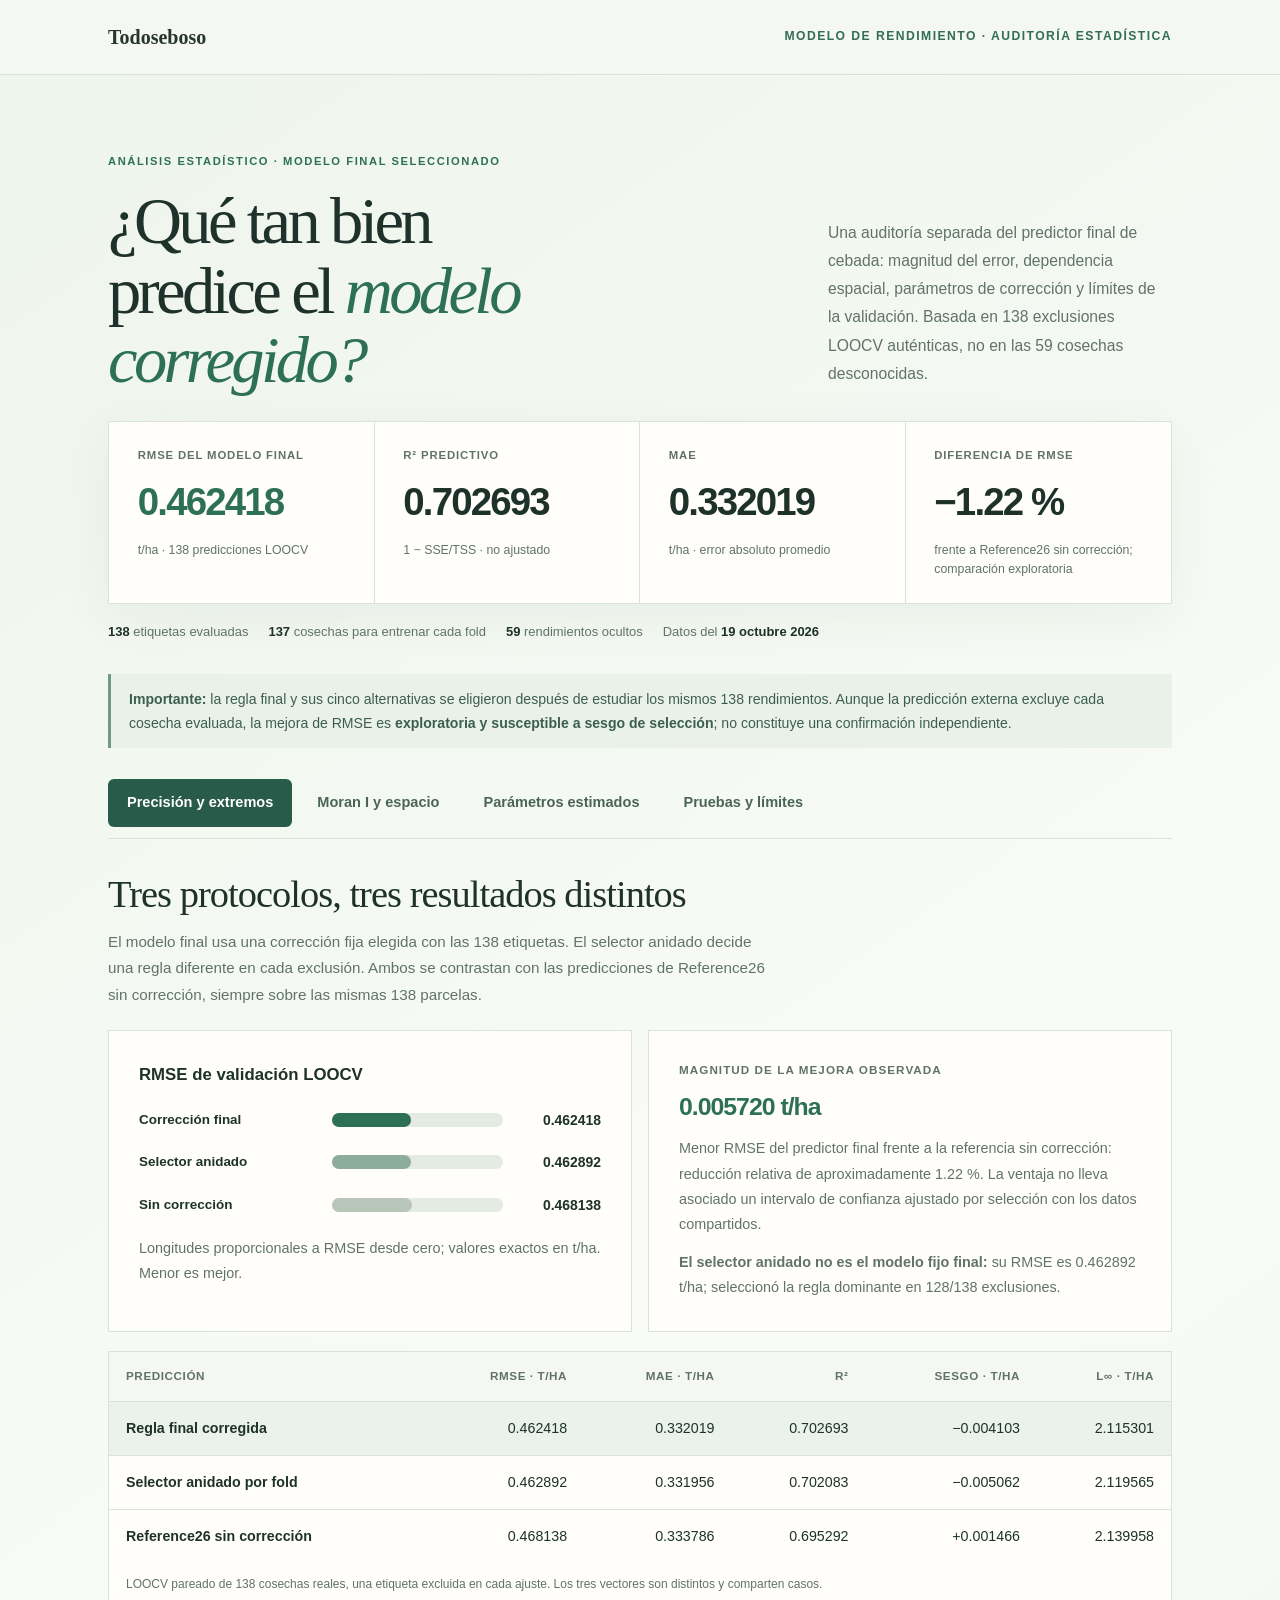
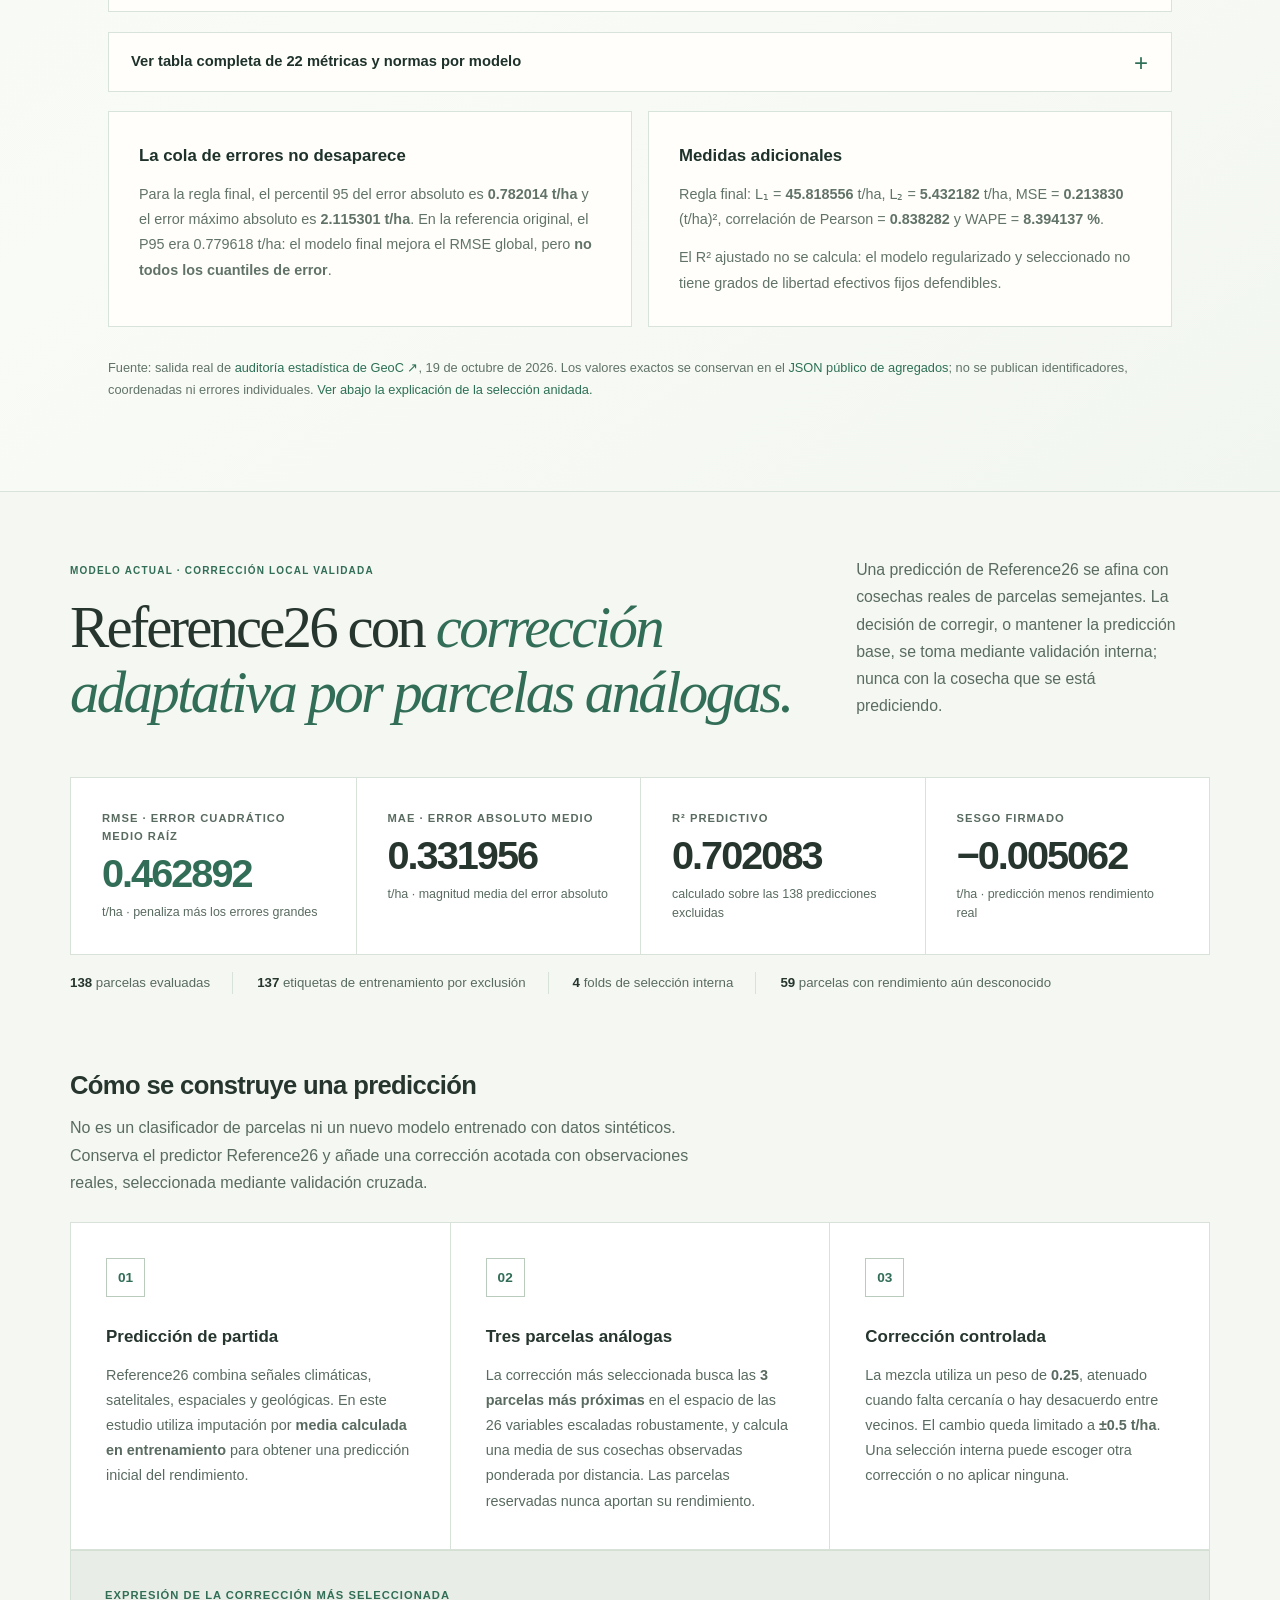
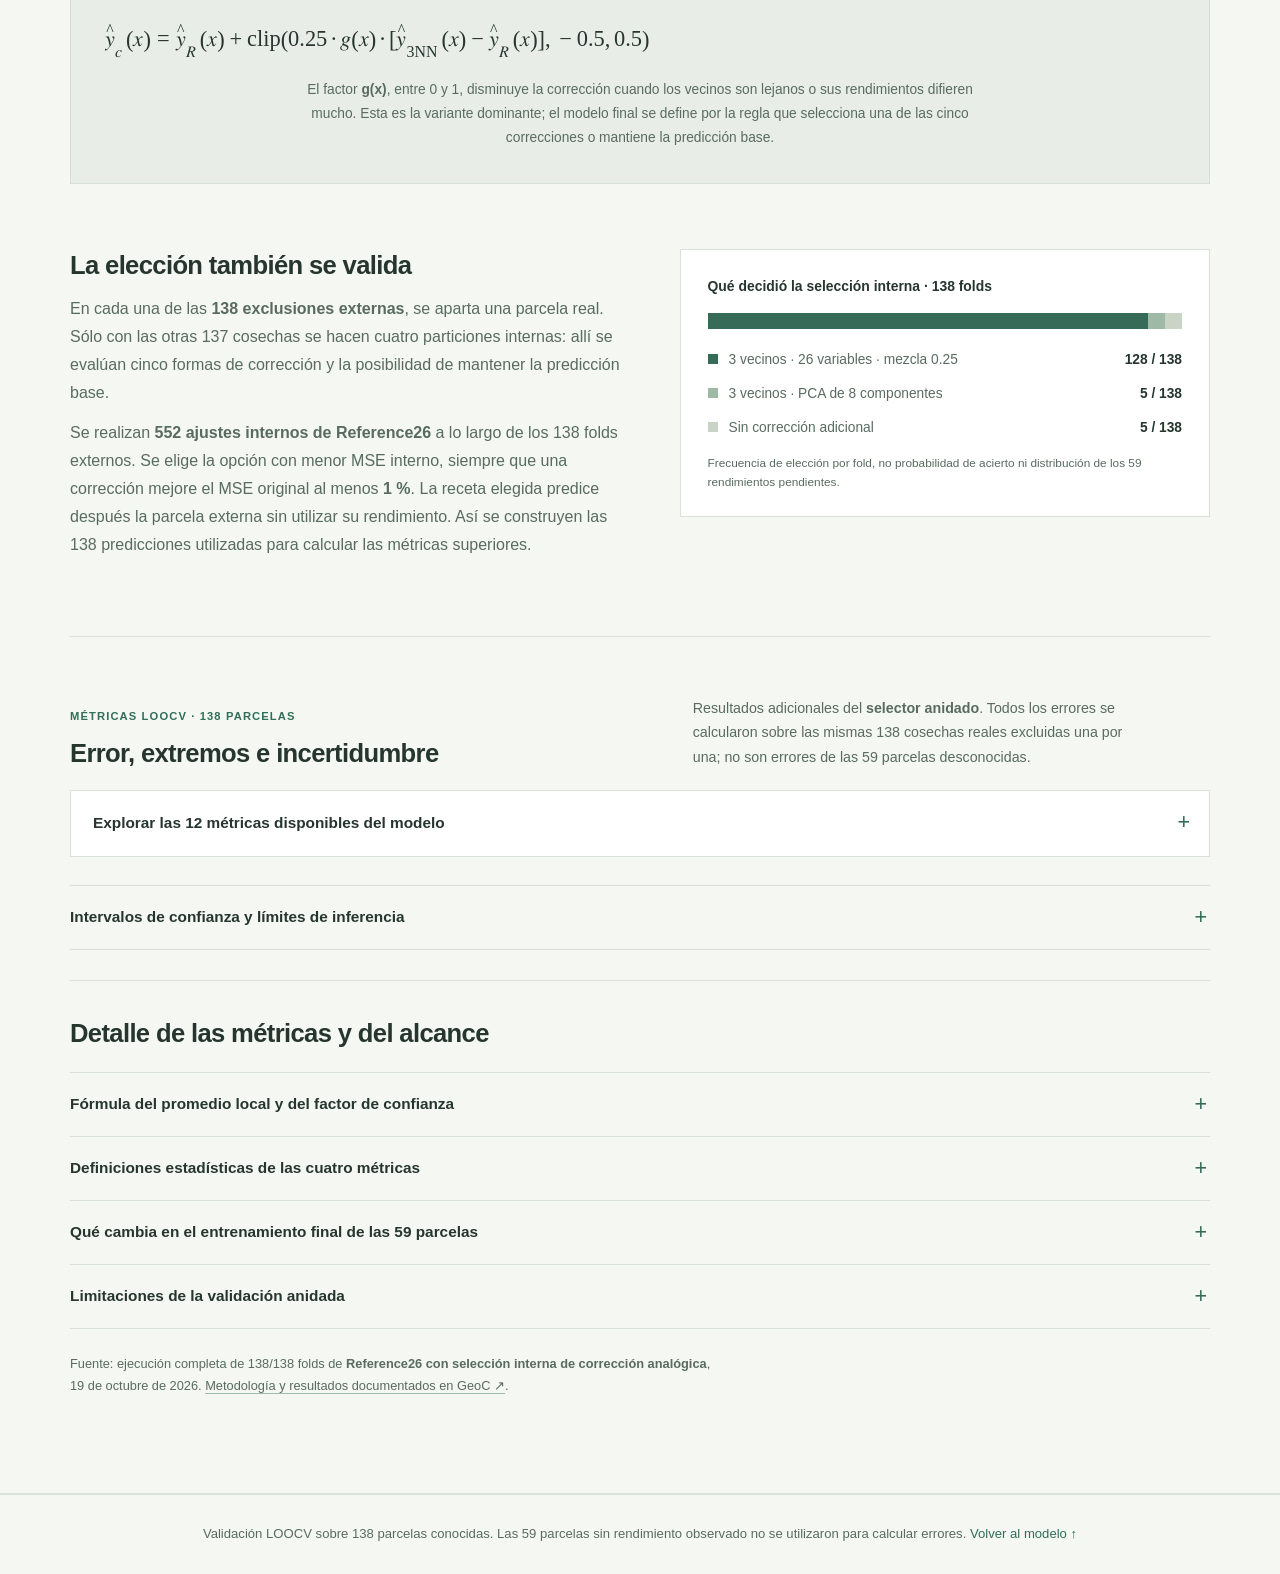
==== commit e3df516b: "Reconcile concurrent main correction to confidence interval wording" ====
--- a/site/modelo-corregido.html
+++ b/site/modelo-corregido.html
@@ -341,7 +341,7 @@
       </details>
       <details class="r26a-detail">
         <summary>Definiciones estadísticas de las cuatro métricas</summary>
-        <p>Con residuos firmados <strong>eᵢ = predicciónᵢ − cosechaᵢ</strong> y 138 predicciones excluidas, RMSE = raíz del promedio de eᵢ²; MAE = promedio de |eᵢ|; sesgo = promedio de eᵢ; R² = 1 − suma(eᵢ²) / suma[(cosechaᵢ − media observada)²]. RMSE, MAE y sesgo se expresan en toneladas por hectárea; R² no tiene unidades. No se informa R² ajustado para este predictor compuesto. El intervalo bootstrap de la diferencia de RMSE y la prueba exploratoria se muestran en el apartado de incertidumbre anterior.</p>
+        <p>Con residuos firmados <strong>eᵢ = predicciónᵢ − cosechaᵢ</strong> y 138 predicciones excluidas, RMSE = raíz del promedio de eᵢ²; MAE = promedio de |eᵢ|; sesgo = promedio de eᵢ; R² = 1 − suma(eᵢ²) / suma[(cosechaᵢ − media observada)²]. RMSE, MAE y sesgo se expresan en toneladas por hectárea; R² no tiene unidades. No se informa R² ajustado para este predictor compuesto. No se publica un intervalo del RMSE absoluto porque todavía no se cuenta con sus límites verificados.</p>
       </details>
       <details class="r26a-detail">
         <summary>Qué cambia en el entrenamiento final de las 59 parcelas</summary>
--- a/site/reference26_selected_audit.css
+++ b/site/reference26_selected_audit.css
@@ -72,6 +72,16 @@
 .tsb-stat-audit .tsb-audit-parameter span{display:block;color:var(--audit-muted);font-size:.78rem;line-height:1.6}
 .tsb-stat-audit .tsb-audit-formula{background:#e7efe7;border:1px solid #d1dfd2;padding:20px 24px;overflow-x:auto;font-size:.99rem;font-family:ui-serif,Georgia,serif;line-height:1.75}
 .tsb-stat-audit .tsb-audit-source{margin:30px 0 0;font-size:.8rem;color:var(--audit-muted);line-height:1.75}
+
+.tsb-stat-audit .tsb-audit-full-detail{border:1px solid var(--audit-stroke);background:#fffefa;margin:20px 0 0;padding:0;overflow:hidden}
+.tsb-stat-audit .tsb-audit-full-detail summary{list-style:none;cursor:pointer;padding:17px 48px 17px 22px;position:relative;font-weight:685;font-size:.92rem;color:var(--audit-ink)}
+.tsb-stat-audit .tsb-audit-full-detail summary::-webkit-details-marker{display:none}
+.tsb-stat-audit .tsb-audit-full-detail summary::after{content:"+";position:absolute;right:23px;top:11px;font-size:1.5rem;font-weight:350;color:var(--audit-accent)}
+.tsb-stat-audit .tsb-audit-full-detail[open] summary::after{content:"−"}
+.tsb-stat-audit .tsb-audit-full-detail summary:focus-visible{outline:3px solid #b68536;outline-offset:-3px}
+.tsb-stat-audit .tsb-audit-full-detail > .tsb-audit-lede{padding:0 22px;margin:4px 0 20px}
+.tsb-stat-audit .tsb-audit-full-detail > .tsb-audit-table-wrap{border:0;border-top:1px solid var(--audit-stroke)}
+
 @media(max-width:800px){
  .tsb-stat-audit .tsb-audit-hero{grid-template-columns:1fr;gap:19px}
  .tsb-stat-audit .tsb-audit-summary{grid-template-columns:repeat(2,minmax(0,1fr))}
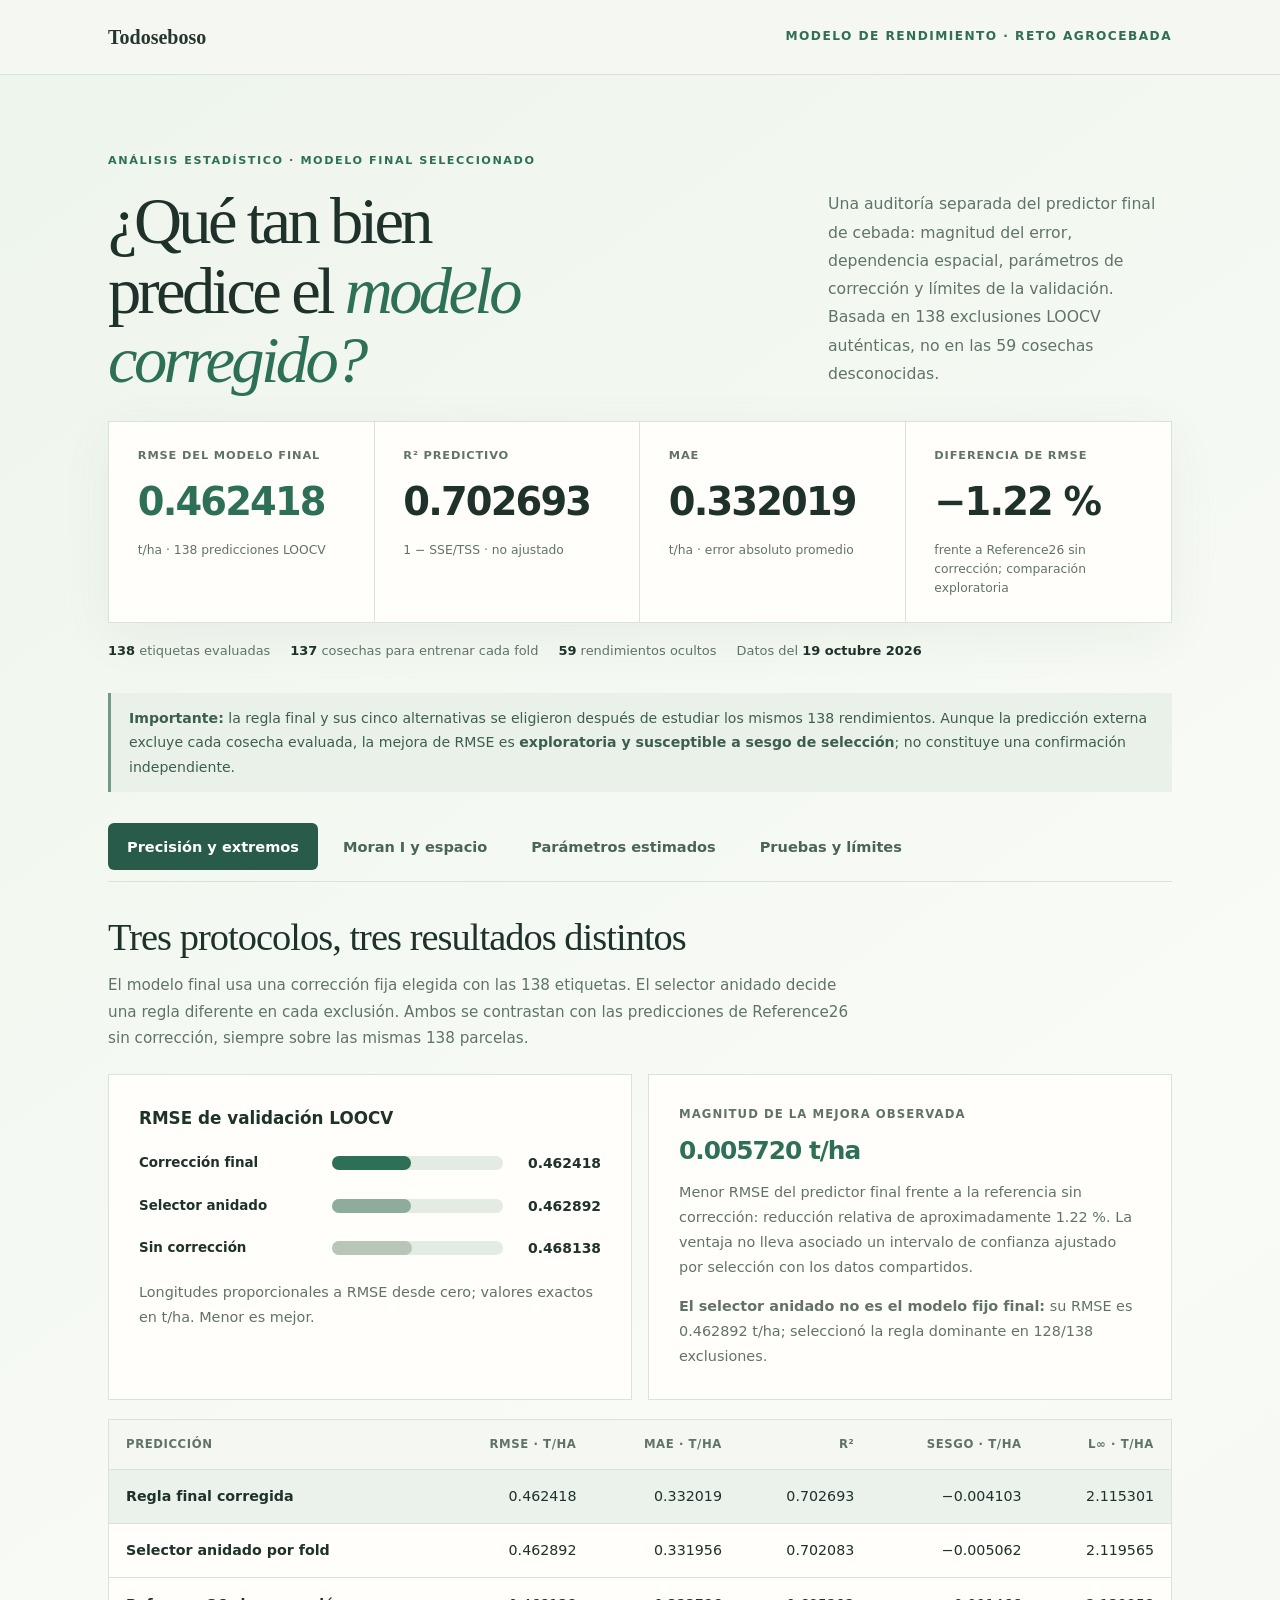
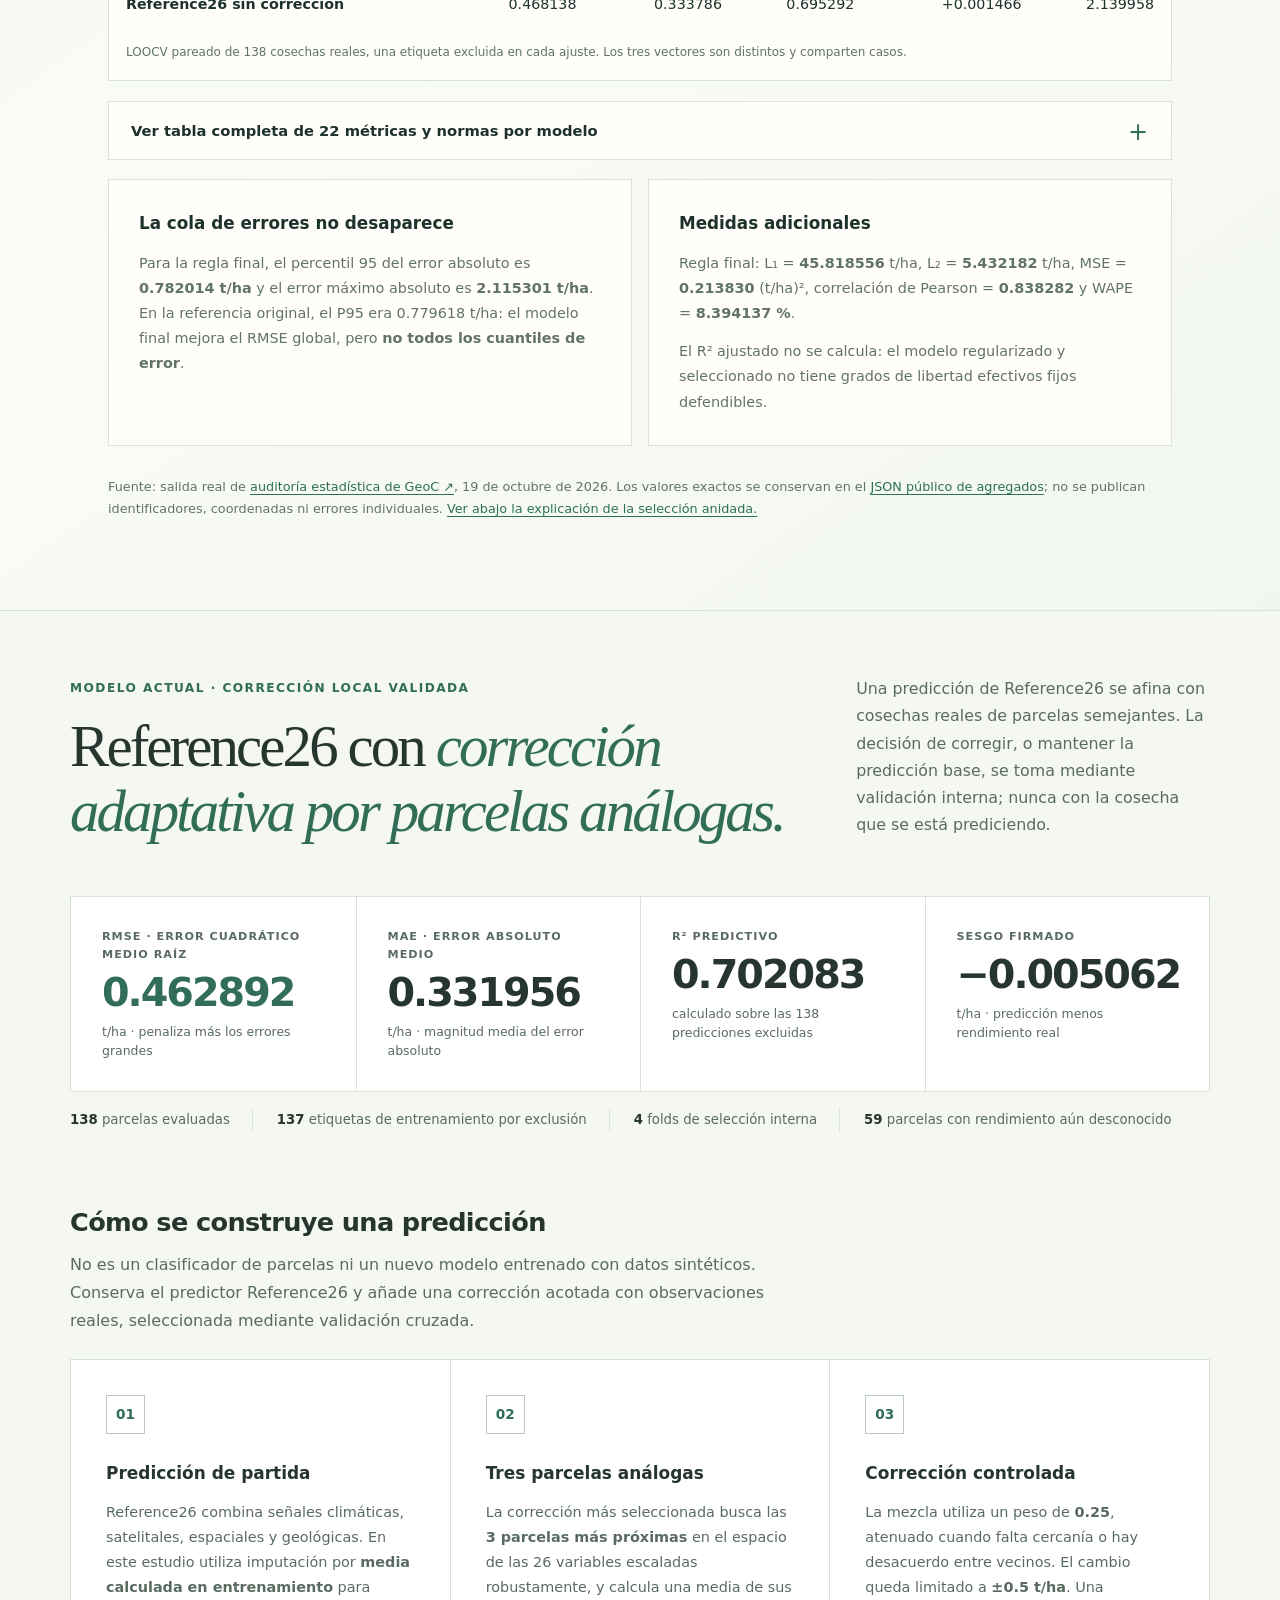
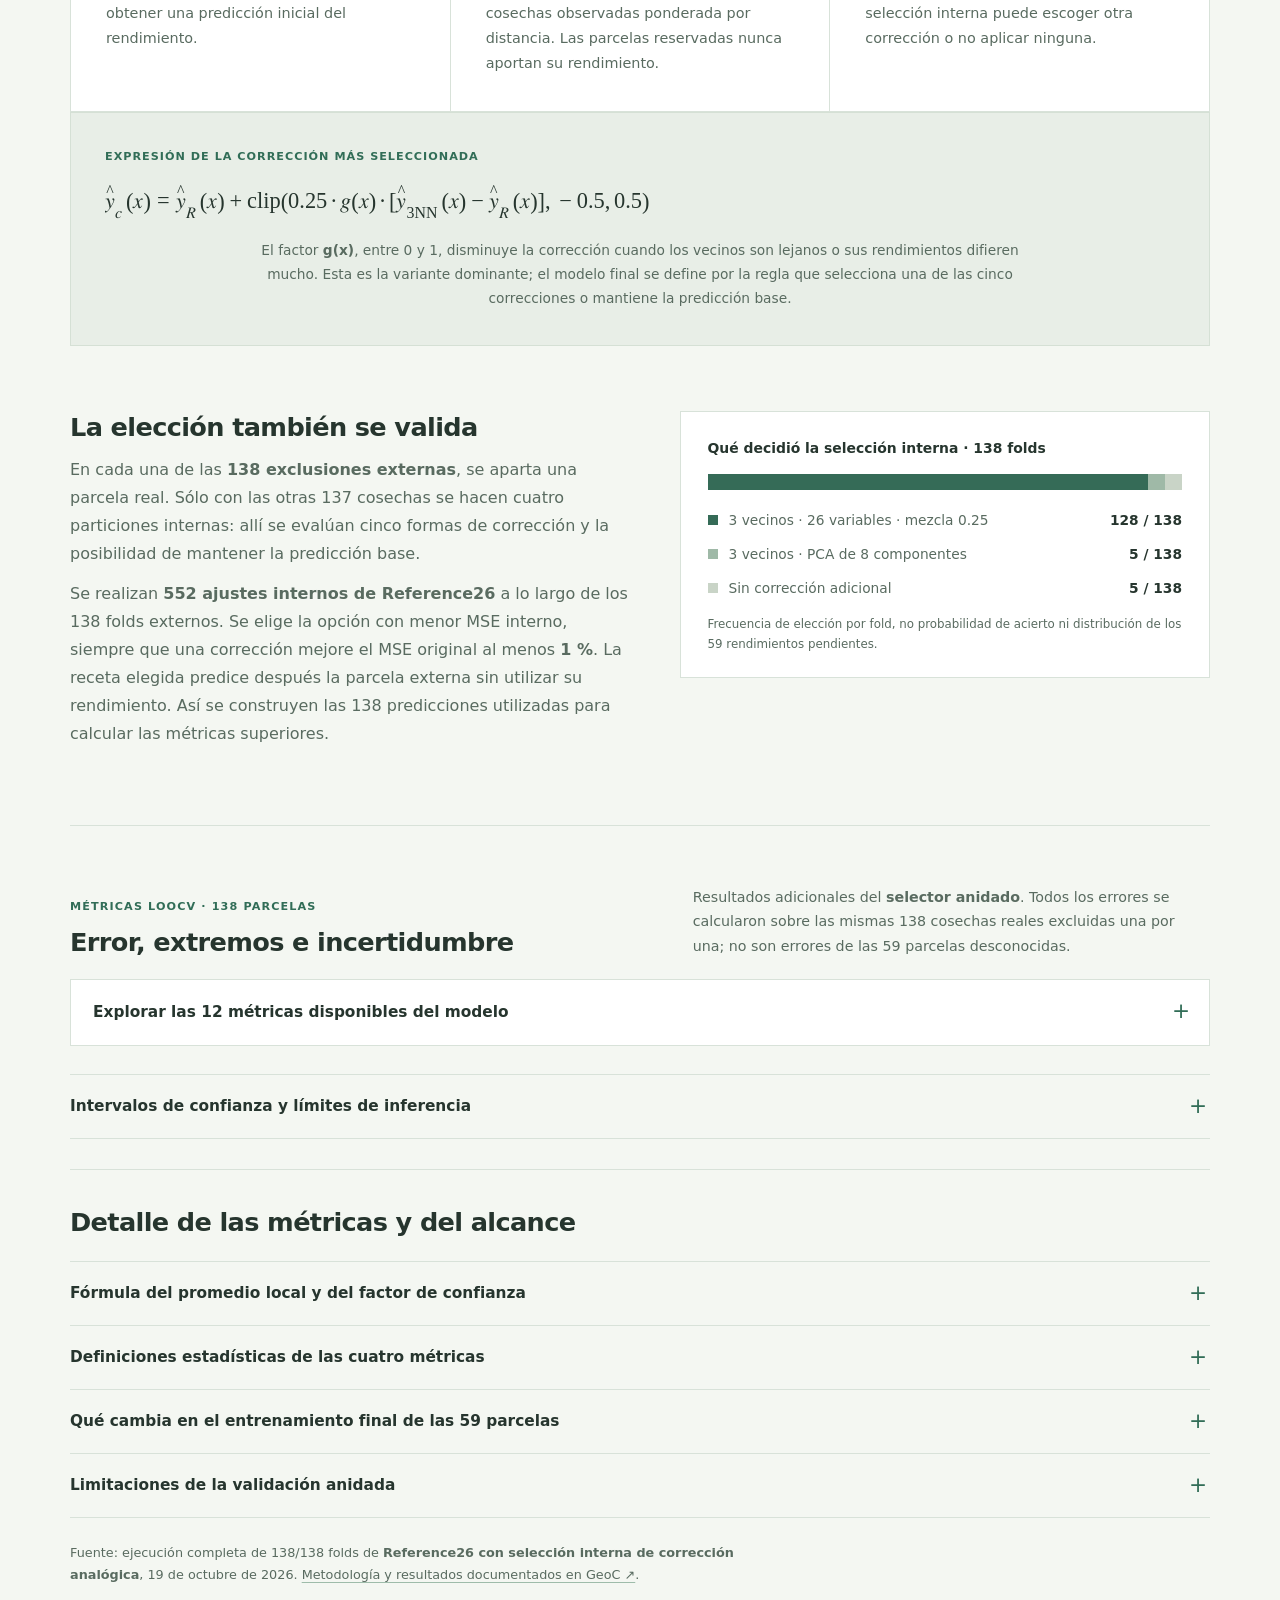
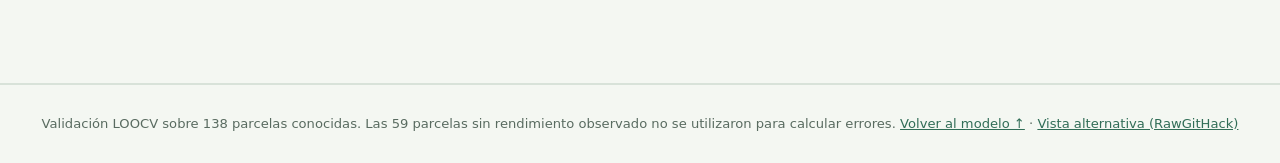
==== commit 7d0ceacd: "Unify public website: final 59, nested CV, statistical audit and data integrity explanations" ====
--- a/site/modelo-corregido.html
+++ b/site/modelo-corregido.html
@@ -7,11 +7,444 @@
 <meta name="description" content="Modelo de predicción de rendimiento de cebada con corrección adaptativa por parcelas análogas: metodología, validación LOOCV y métricas estadísticas.">
 <title>Modelo de rendimiento de cebada · Todoseboso</title>
 <link rel="icon" href="./favicon.svg" type="image/svg+xml">
-<link rel="stylesheet" href="./styles.css">
-<link rel="stylesheet" href="./reference26_analog_cv.css">
-<link rel="stylesheet" href="./reference26_selected_audit.css">
-<script src="./reference26_selected_audit.js" defer></script>
+
 <style>
+/* Self-contained static publication: works without CDN, JS or stylesheet requests. */
+:root{--serif:Georgia,"Times New Roman",serif;--a-ink:#26352e;--a-muted:#596b60}
+*,*::before,*::after{box-sizing:border-box}
+html{scroll-behavior:smooth}
+body{font-family:system-ui,-apple-system,"Segoe UI",Arial,sans-serif;font-size:16px;line-height:1.62}
+.shell{width:min(calc(100% - 44px),1140px);margin-inline:auto}
+.section{padding:72px 0}
+.section p{line-height:1.72}
+.eyebrow{font-size:.76rem;font-weight:750;letter-spacing:.1em}
+a{color:inherit}
+:focus-visible{outline:3px solid #9a7342;outline-offset:4px}
+/* Standalone editorial chapter: Reference26 plus training-fold-selected analog correction.
+   Scoped styles intentionally do not alter earlier site analyses. */
+.reference26-analog-story {
+  --a-ink: #26352e;
+  --a-muted: #596b60;
+  --a-line: #d8e2d9;
+  --a-accent: #316d57;
+  background: #f4f7f2;
+  border-block: 1px solid var(--a-line);
+  padding: clamp(64px, 7.5vw, 110px) 0;
+}
+.reference26-analog-story .shell { max-width: 1140px; }
+.reference26-analog-story .r26a-head {
+  display: grid;
+  grid-template-columns: minmax(0, 1.35fr) minmax(250px, .65fr);
+  align-items: end;
+  gap: clamp(20px, 4vw, 64px);
+  margin-bottom: clamp(32px, 4vw, 54px);
+}
+.reference26-analog-story .r26a-head .eyebrow {
+  color: var(--a-accent);
+  margin: 0 0 16px;
+  letter-spacing: .12em;
+}
+.reference26-analog-story h2 {
+  font-family: var(--serif, Georgia, serif);
+  font-weight: 480;
+  font-size: clamp(2.35rem, 4.6vw, 4.4rem);
+  line-height: 1.1;
+  letter-spacing: -.049em;
+  margin: 0;
+  color: var(--a-ink);
+}
+.reference26-analog-story h2 em { color: var(--a-accent); font-weight: 400; }
+.reference26-analog-story .r26a-intro {
+  line-height: 1.72;
+  max-width: 37ch;
+  color: var(--a-muted);
+  font-size: .99rem;
+  margin: 0 0 6px;
+}
+.reference26-analog-story .r26a-statboard {
+  display: grid;
+  grid-template-columns: repeat(4, minmax(0, 1fr));
+  border: 1px solid var(--a-line);
+  background: #fff;
+  margin-bottom: 17px;
+}
+.reference26-analog-story .r26a-stat {
+  display: flex;
+  flex-direction: column;
+  min-width: 0;
+  padding: clamp(19px, 2.7vw, 31px);
+  gap: 7px;
+}
+.reference26-analog-story .r26a-stat + .r26a-stat { border-left: 1px solid var(--a-line); }
+.reference26-analog-story .r26a-stat .r26a-label {
+  font-size: .7rem; text-transform: uppercase; letter-spacing: .09em;
+  color: var(--a-muted); font-weight: 680;
+}
+.reference26-analog-story .r26a-stat strong {
+  font-weight: 580; font-size: clamp(1.6rem, 3.1vw, 2.65rem);
+  letter-spacing: -.05em; line-height: 1.1; color: var(--a-ink);
+  font-variant-numeric: tabular-nums;
+}
+.reference26-analog-story .r26a-stat:first-child strong { color: var(--a-accent); }
+.reference26-analog-story .r26a-stat small { color: var(--a-muted); font-size: .78rem; line-height: 1.55; }
+.reference26-analog-story .r26a-cvline {
+  display: flex; align-items: center; gap: 12px 24px;
+  flex-wrap: wrap; color: var(--a-muted); font-size: .83rem;
+  margin: 14px 0 clamp(48px, 6vw, 75px);
+}
+.reference26-analog-story .r26a-cvline span { padding-right: 22px; border-right: 1px solid var(--a-line); }
+.reference26-analog-story .r26a-cvline span:last-child { border-right: 0; }
+.reference26-analog-story .r26a-cvline strong { color: var(--a-ink); font-variant-numeric: tabular-nums; }
+.reference26-analog-story h3 {
+  font-size: clamp(1.25rem, 2vw, 1.7rem); line-height: 1.26; font-weight: 570;
+  letter-spacing: -.025em; margin: 0 0 13px;
+}
+.reference26-analog-story .r26a-section-intro {
+  max-width: 72ch; color: var(--a-muted); line-height: 1.73; margin: 0 0 25px;
+}
+.reference26-analog-story .r26a-steps {
+  display: grid; grid-template-columns: repeat(3, minmax(0, 1fr));
+  gap: 1px; background: var(--a-line); border: 1px solid var(--a-line);
+}
+.reference26-analog-story .r26a-step {
+  background: #fff; padding: clamp(23px, 3vw, 35px);
+  min-width: 0;
+}
+.reference26-analog-story .r26a-step-index {
+  display: block; width: 39px; height: 39px; border: 1px solid #b8cbbd;
+  color: var(--a-accent); font-size: .85rem; font-weight: 700;
+  line-height: 37px; text-align: center; margin-bottom: 26px;
+}
+.reference26-analog-story .r26a-step h4 {
+  margin: 0 0 12px; font-size: 1.06rem; font-weight: 630; color: var(--a-ink);
+}
+.reference26-analog-story .r26a-step p { margin: 0; color: var(--a-muted); font-size: .9rem; line-height: 1.75; }
+.reference26-analog-story .r26a-equation {
+  margin: 0; background: #e8eee7; border: 1px solid #d5e0d5;
+  padding: clamp(23px, 3vw, 34px); color: var(--a-ink);
+}
+.reference26-analog-story .r26a-equation .r26a-equation-label {
+  margin: 0 0 10px; color: var(--a-accent); text-transform: uppercase;
+  font-size: .7rem; font-weight: 730; letter-spacing: .09em;
+}
+.reference26-analog-story .r26a-equation math {
+  display: block; overflow-x: auto; max-width: 100%; font-size: clamp(1rem, 2vw, 1.4rem);
+  padding: 8px 0; text-align: center;
+}
+.reference26-analog-story .r26a-equation figcaption {
+  color: var(--a-muted); font-size: .86rem; line-height: 1.74;
+  margin: 13px auto 0; max-width: 88ch; text-align: center;
+}
+.reference26-analog-story .r26a-validation {
+  display: grid; grid-template-columns: 1fr minmax(280px, .95fr);
+  gap: clamp(26px, 4vw, 64px);
+  align-items: start; padding: clamp(38px, 5.5vw, 65px) 0;
+  border-bottom: 1px solid var(--a-line);
+}
+.reference26-analog-story .r26a-validation p { color: var(--a-muted); line-height: 1.75; margin: 0 0 12px; }
+.reference26-analog-story .r26a-choices { background: #fff; border: 1px solid var(--a-line); padding: 25px 27px 23px; margin: 0; }
+.reference26-analog-story .r26a-choices h4 { margin: 0 0 15px; font-size: .87rem; font-weight: 660; }
+.reference26-analog-story .r26a-distribution {
+  display: flex; height: 16px; overflow: hidden; background: #e5ebe4; margin-bottom: 21px;
+}
+.reference26-analog-story .r26a-distribution .primary { width: 92.75362319%; background: #356b57; }
+.reference26-analog-story .r26a-distribution .secondary { width: 3.6231884%; background: #9fb9a7; }
+.reference26-analog-story .r26a-distribution .fallback { width: 3.62318841%; background: #c9d4c7; }
+.reference26-analog-story .r26a-choice {
+  display: grid; grid-template-columns: 10px minmax(0,1fr) auto;
+  gap: 11px; align-items: start; margin-top: 14px;
+  font-size: .86rem; line-height: 1.45; color: var(--a-muted);
+}
+.reference26-analog-story .r26a-choice b { color: var(--a-ink); font-variant-numeric: tabular-nums; white-space: nowrap; }
+.reference26-analog-story .r26a-swatch { display: block; height: 10px; margin-top: 4px; }
+.reference26-analog-story .r26a-swatch.primary { background: #356b57; }
+.reference26-analog-story .r26a-swatch.secondary { background: #9fb9a7; }
+.reference26-analog-story .r26a-swatch.fallback { background: #c9d4c7; }
+.reference26-analog-story .r26a-choices figcaption {
+  font-size: .74rem; color: var(--a-muted); margin-top: 16px; line-height: 1.65;
+}
+.reference26-analog-story .r26a-more { padding-top: 36px; }
+.reference26-analog-story .r26a-more > h3 { margin-bottom: 23px; }
+.reference26-analog-story .r26a-detail {
+  border-top: 1px solid var(--a-line); padding: 0;
+}
+.reference26-analog-story .r26a-detail:last-of-type { border-bottom: 1px solid var(--a-line); }
+.reference26-analog-story .r26a-detail summary {
+  list-style: none; padding: 19px 32px 19px 0; color: var(--a-ink);
+  font-size: .96rem; font-weight: 630; cursor: pointer; position: relative;
+}
+.reference26-analog-story .r26a-detail summary::-webkit-details-marker { display: none; }
+.reference26-analog-story .r26a-detail summary::after {
+  content: "+"; position: absolute; right: 3px; top: 14px; font-size: 1.35rem;
+  font-weight: 350; color: var(--a-accent);
+}
+.reference26-analog-story .r26a-detail[open] summary::after { content: "−"; }
+.reference26-analog-story .r26a-detail p { color: var(--a-muted); max-width: 90ch; margin: 0 0 19px; font-size: .9rem; line-height: 1.8; }
+.reference26-analog-story .r26a-detail code { overflow-wrap: anywhere; }
+.reference26-analog-story .r26a-foot {
+  font-size: .8rem; line-height: 1.75; max-width: 90ch;
+  color: var(--a-muted); margin: 24px 0 0;
+}
+.reference26-analog-story a { text-decoration: underline; text-underline-offset: 3px; text-decoration-color: #9ebcaa; }
+.reference26-analog-story a:hover { color: var(--a-accent); }
+@media (max-width: 840px) {
+  .reference26-analog-story .r26a-head,
+  .reference26-analog-story .r26a-validation { grid-template-columns: 1fr; }
+  .reference26-analog-story .r26a-head { align-items: start; }
+  .reference26-analog-story .r26a-intro { max-width: 68ch; }
+  .reference26-analog-story .r26a-statboard { grid-template-columns: repeat(2, minmax(0, 1fr)); }
+  .reference26-analog-story .r26a-stat:nth-child(3) { border-left: 0; }
+  .reference26-analog-story .r26a-stat:nth-child(n+3) { border-top: 1px solid var(--a-line); }
+}
+@media (max-width: 620px) {
+  .reference26-analog-story .r26a-steps { grid-template-columns: 1fr; }
+  .reference26-analog-story .r26a-step-index { margin-bottom: 12px; }
+  .reference26-analog-story .r26a-stat { padding: 17px 15px; }
+  .reference26-analog-story .r26a-stat strong { font-size: 1.75rem; }
+  .reference26-analog-story .r26a-cvline span { border-right: 0; padding-right: 5px; }
+  .reference26-analog-story .r26a-choices { padding: 20px; }
+  .reference26-analog-story .r26a-equation math { font-size: 1rem; }
+}
+@media (prefers-reduced-motion: reduce) {
+  .reference26-analog-story *, .reference26-analog-story *::before,
+  .reference26-analog-story *::after { transition: none!important; animation: none!important; }
+}
+
+
+/* Verified 138-LOOCV aggregate diagnostics: collapsible details and paired CI. */
+.reference26-analog-story .r26a-extended {
+  padding: clamp(35px, 5vw, 59px) 0 0;
+  border-bottom: 1px solid var(--a-line);
+}
+.reference26-analog-story .r26a-extended-heading {
+  display: grid;
+  grid-template-columns: minmax(0, 1fr) minmax(280px, .9fr);
+  align-items: end;
+  gap: 22px 48px;
+  margin-bottom: 21px;
+}
+.reference26-analog-story .r26a-extended-heading .r26a-equation-label {
+  margin: 0 0 10px;
+  font-size: .7rem;
+  font-weight: 730;
+  letter-spacing: .1em;
+  color: var(--a-accent);
+}
+.reference26-analog-story .r26a-extended-heading h3 { margin-bottom: 0; }
+.reference26-analog-story .r26a-extended-heading p:last-child {
+  max-width: 55ch;
+  color: var(--a-muted);
+  line-height: 1.72;
+  font-size: .89rem;
+  margin: 0;
+}
+.reference26-analog-story .r26a-metric-detail {
+  background: #fff;
+  border: 1px solid var(--a-line);
+  margin: 0 0 28px;
+}
+.reference26-analog-story .r26a-metric-detail summary {
+  padding: 20px 45px 20px 22px;
+}
+.reference26-analog-story .r26a-metric-detail summary::after {
+  right: 19px;
+}
+.reference26-analog-story .r26a-metric-grid {
+  display: grid;
+  grid-template-columns: repeat(2, minmax(0, 1fr));
+  gap: clamp(20px, 3vw, 35px);
+  padding: 0 22px 13px;
+}
+.reference26-analog-story .r26a-metric-group { min-width: 0; }
+.reference26-analog-story .r26a-metric-group h4 {
+  color: var(--a-ink);
+  font-size: .87rem;
+  letter-spacing: .01em;
+  font-weight: 680;
+  margin: 0 0 12px;
+}
+.reference26-analog-story .r26a-metric-table {
+  width: 100%;
+  border-collapse: collapse;
+  color: var(--a-muted);
+  font-size: .82rem;
+  line-height: 1.55;
+}
+.reference26-analog-story .r26a-metric-table caption {
+  position: absolute;
+  width: 1px;
+  height: 1px;
+  padding: 0;
+  margin: -1px;
+  overflow: hidden;
+  clip-path: inset(50%);
+  white-space: nowrap;
+}
+.reference26-analog-story .r26a-metric-table th,
+.reference26-analog-story .r26a-metric-table td {
+  padding: 11px 6px;
+  border-bottom: 1px solid #e9eee8;
+  text-align: left;
+}
+.reference26-analog-story .r26a-metric-table thead th {
+  font-size: .7rem;
+  font-weight: 680;
+  color: var(--a-muted);
+}
+.reference26-analog-story .r26a-metric-table tbody th {
+  color: var(--a-ink);
+  font-weight: 470;
+}
+.reference26-analog-story .r26a-metric-table td {
+  text-align: right;
+  white-space: nowrap;
+  color: var(--a-ink);
+  font-weight: 620;
+  font-variant-numeric: tabular-nums;
+}
+.reference26-analog-story .r26a-metric-detail .r26a-metric-note {
+  padding: 0 22px 18px;
+  margin: 0;
+  max-width: 100ch;
+  font-size: .79rem;
+  line-height: 1.75;
+}
+.reference26-analog-story .r26a-ci {
+  background: #e9f0e8;
+  border: 1px solid #d5e0d5;
+  padding: clamp(21px, 3vw, 33px);
+  color: var(--a-ink);
+  margin-bottom: 20px;
+}
+.reference26-analog-story .r26a-ci-header {
+  display: flex;
+  align-items: start;
+  justify-content: space-between;
+  gap: 20px;
+  flex-wrap: wrap;
+}
+.reference26-analog-story .r26a-ci-header h4 {
+  color: var(--a-ink);
+  font-size: clamp(1rem, 2vw, 1.24rem);
+  margin: 0 0 9px;
+  line-height: 1.34;
+}
+.reference26-analog-story .r26a-ci-header p {
+  font-size: .84rem;
+  line-height: 1.7;
+  color: var(--a-muted);
+  max-width: 63ch;
+  margin: 0;
+}
+.reference26-analog-story .r26a-ci-estimate {
+  display: flex;
+  flex-direction: column;
+  gap: 2px;
+}
+.reference26-analog-story .r26a-ci-estimate small {
+  color: var(--a-muted);
+  font-size: .7rem;
+  text-transform: uppercase;
+  letter-spacing: .06em;
+}
+.reference26-analog-story .r26a-ci-estimate strong {
+  color: var(--a-accent);
+  font-size: 1.65rem;
+  font-weight: 600;
+  font-variant-numeric: tabular-nums;
+  white-space: nowrap;
+}
+.reference26-analog-story .r26a-ci-estimate strong span {
+  font-size: .9rem;
+  font-weight: 400;
+}
+.reference26-analog-story .r26a-ci-plot { margin: 26px 6px 19px; }
+.reference26-analog-story .r26a-ci-track {
+  position: relative;
+  background: #c7d5c9;
+  border-radius: 10px;
+  height: 3px;
+  margin: 22px 3px 15px;
+}
+.reference26-analog-story .r26a-ci-band {
+  position: absolute;
+  left: 6.66%;
+  width: 81.07%;
+  top: -4px;
+  height: 11px;
+  background: #87ab98;
+  border-radius: 3px;
+}
+.reference26-analog-story .r26a-ci-zero {
+  position: absolute;
+  left: 85.71%;
+  top: -15px;
+  width: 2px;
+  height: 33px;
+  background: #65736a;
+  z-index: 1;
+}
+.reference26-analog-story .r26a-ci-point {
+  position: absolute;
+  left: 48.24%;
+  top: -8px;
+  width: 19px;
+  height: 19px;
+  background: #2e7058;
+  border: 3px solid #f0f5ef;
+  border-radius: 50%;
+  transform: translateX(-50%);
+  box-shadow: 0 0 0 1px #2e7058;
+  z-index: 2;
+}
+.reference26-analog-story .r26a-ci-scale {
+  display: flex;
+  justify-content: space-between;
+  font-variant-numeric: tabular-nums;
+  color: var(--a-muted);
+  font-size: .76rem;
+}
+.reference26-analog-story .r26a-ci-scale span:nth-child(2) {
+  margin-left: auto;
+  margin-right: 14.29%;
+}
+.reference26-analog-story .r26a-ci-interval {
+  border-top: 1px solid #d4e0d4;
+  padding-top: 14px;
+  display: flex;
+  justify-content: space-between;
+  flex-wrap: wrap;
+  gap: 7px 24px;
+  font-size: .89rem;
+  color: var(--a-muted);
+}
+.reference26-analog-story .r26a-ci-interval strong {
+  color: var(--a-ink);
+  font-variant-numeric: tabular-nums;
+  white-space: nowrap;
+}
+.reference26-analog-story .r26a-ci-caveat {
+  font-size: .82rem;
+  line-height: 1.73;
+  color: var(--a-muted);
+  margin: 19px 0 0;
+}
+.reference26-analog-story .r26a-inference-detail { margin: 0 0 30px; }
+@media (max-width: 800px) {
+  .reference26-analog-story .r26a-extended-heading,
+  .reference26-analog-story .r26a-metric-grid {
+    grid-template-columns: 1fr;
+  }
+  .reference26-analog-story .r26a-metric-grid { gap: 25px; }
+  .reference26-analog-story .r26a-metric-table {
+    font-size: .83rem;
+  }
+}
+@media (max-width: 440px) {
+  .reference26-analog-story .r26a-metric-table td { white-space: normal; }
+  .reference26-analog-story .r26a-ci-estimate strong { font-size: 1.34rem; }
+}
+
 html{scroll-behavior:smooth}
 body{margin:0;background:#f4f7f2;color:#26352e}
 .tsb-model-header{background:#f4f7f2;border-bottom:1px solid #d8e2d9}
@@ -22,16 +455,17 @@
 .tsb-model-footer{border-top:1px solid #d8e2d9;padding:28px 20px;background:#f4f7f2;color:#596b60;font-size:.82rem;line-height:1.7;text-align:center}
 .tsb-model-footer a{color:#316d57}
 </style>
+<link rel="stylesheet" href="./reference26_selected_audit.css">
+<script src="./reference26_selected_audit.js" defer></script>
 </head>
 <body>
 <header class="tsb-model-header">
   <div class="tsb-model-header-inner">
-    <a class="tsb-model-brand" href="./index.html">Todoseboso</a>
-    <span class="tsb-model-tag">Modelo de rendimiento · <a href="#auditoria-modelo-final">Auditoría estadística</a></span>
+    <span class="tsb-model-brand">Todoseboso</span>
+    <span class="tsb-model-tag">Modelo de rendimiento · Reto AgroCebada</span>
   </div>
 </header>
 <main>
-
 <section class="tsb-stat-audit" id="auditoria-modelo-final" aria-labelledby="tsb-audit-title">
   <div class="tsb-audit-shell">
     <header class="tsb-audit-hero">
@@ -186,7 +620,6 @@
     <p class="tsb-audit-source">Fuente: salida real de <a href="https://github.com/heri-espino/GeoC/blob/analysis/selected-analog-spatial-inference-20261019/tools/report_reference26_top5_statistics.py" target="_blank" rel="noopener noreferrer">auditoría estadística de GeoC ↗</a>, 19 de octubre de 2026. Los valores exactos se conservan en el <a href="./data/reference26_selected_statistical_audit.json">JSON público de agregados</a>; no se publican identificadores, coordenadas ni errores individuales. <a href="#reference26-analog-cv">Ver abajo la explicación de la selección anidada.</a></p>
   </div>
 </section>
-
 <section class="section reference26-analog-story" id="reference26-analog-cv" aria-labelledby="r26a-title">
   <div class="shell">
     <header class="r26a-head">
@@ -357,6 +790,6 @@
 </section>
 </main>
 <footer class="tsb-model-footer">Validación LOOCV sobre 138 parcelas conocidas. Las 59 parcelas sin rendimiento observado no se utilizaron para calcular errores.
-<a href="#r26a-title">Volver al modelo ↑</a></footer>
+<a href="#r26a-title">Volver al modelo ↑</a> · <a href="https://raw.githack.com/heri-espino/todoseboso/main/site/modelo-corregido.html" target="_blank" rel="noopener noreferrer">Vista alternativa (RawGitHack)</a></footer>
 </body>
 </html>
